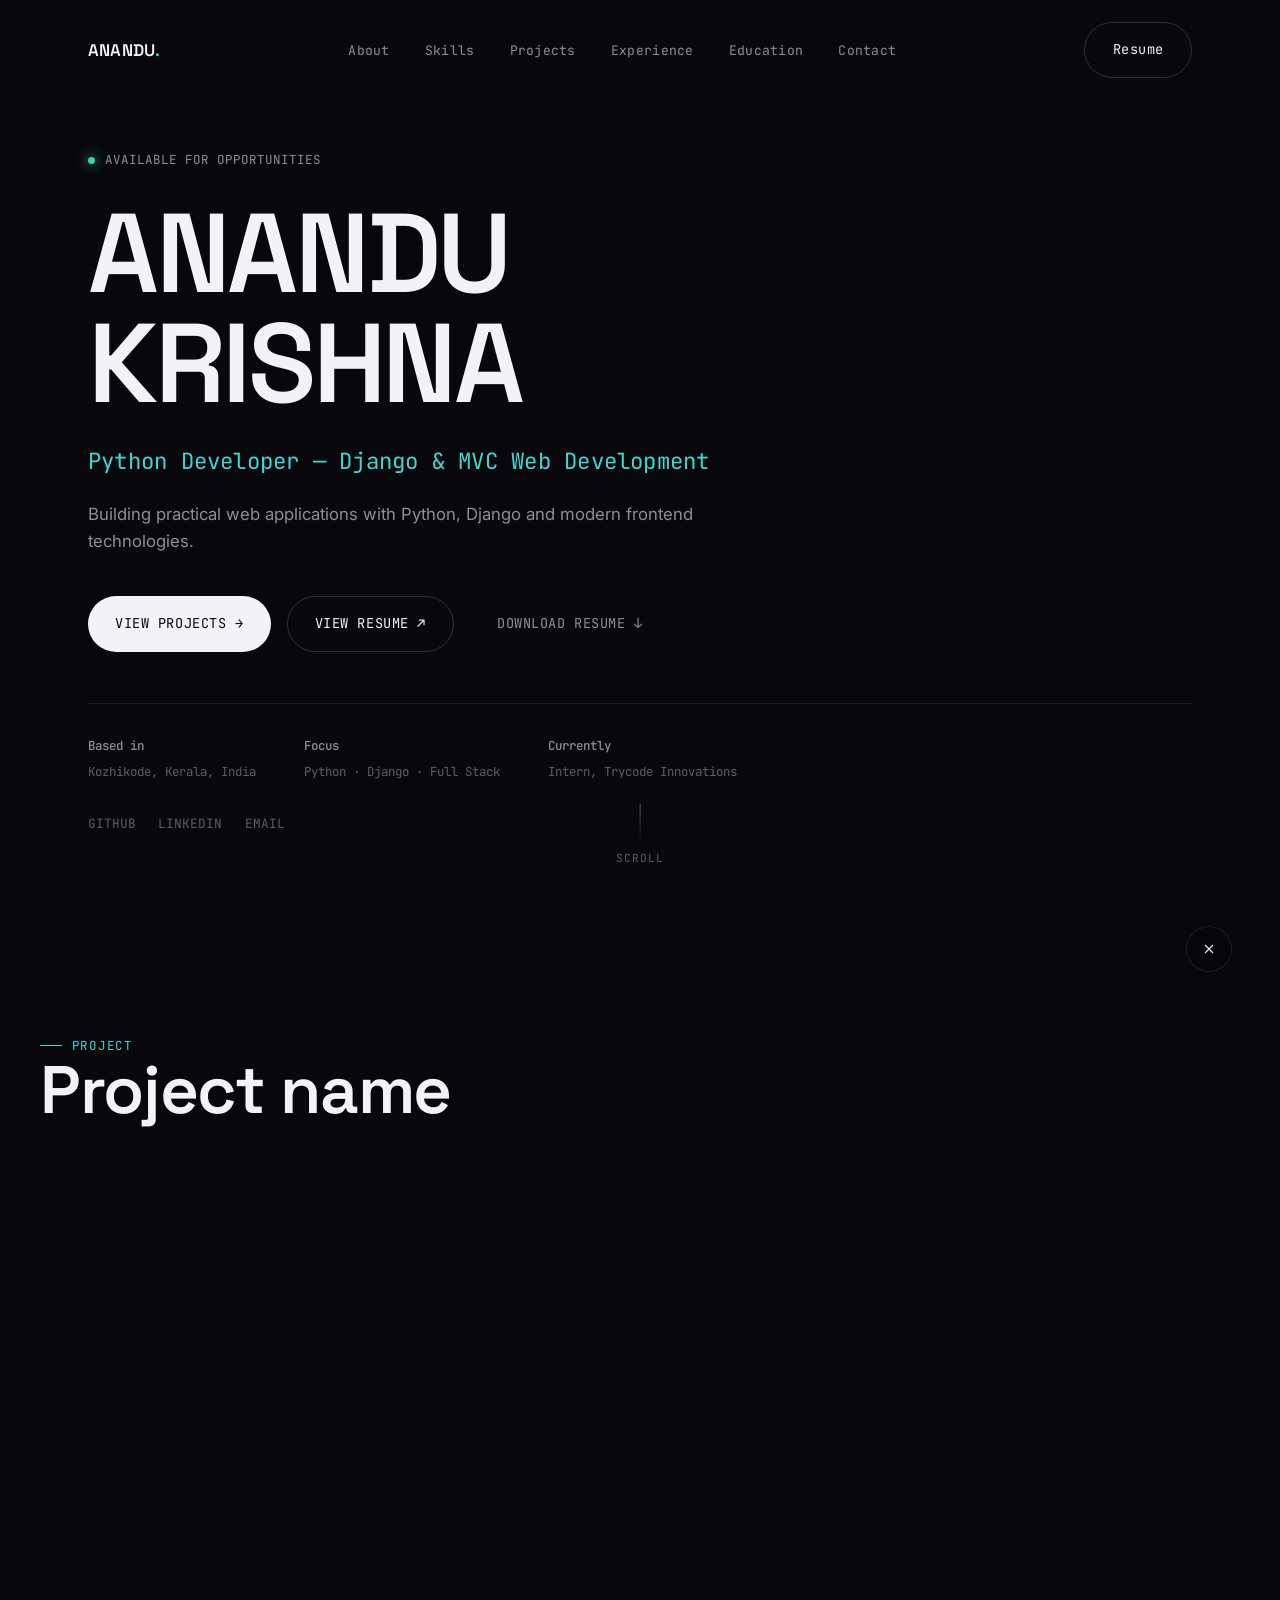
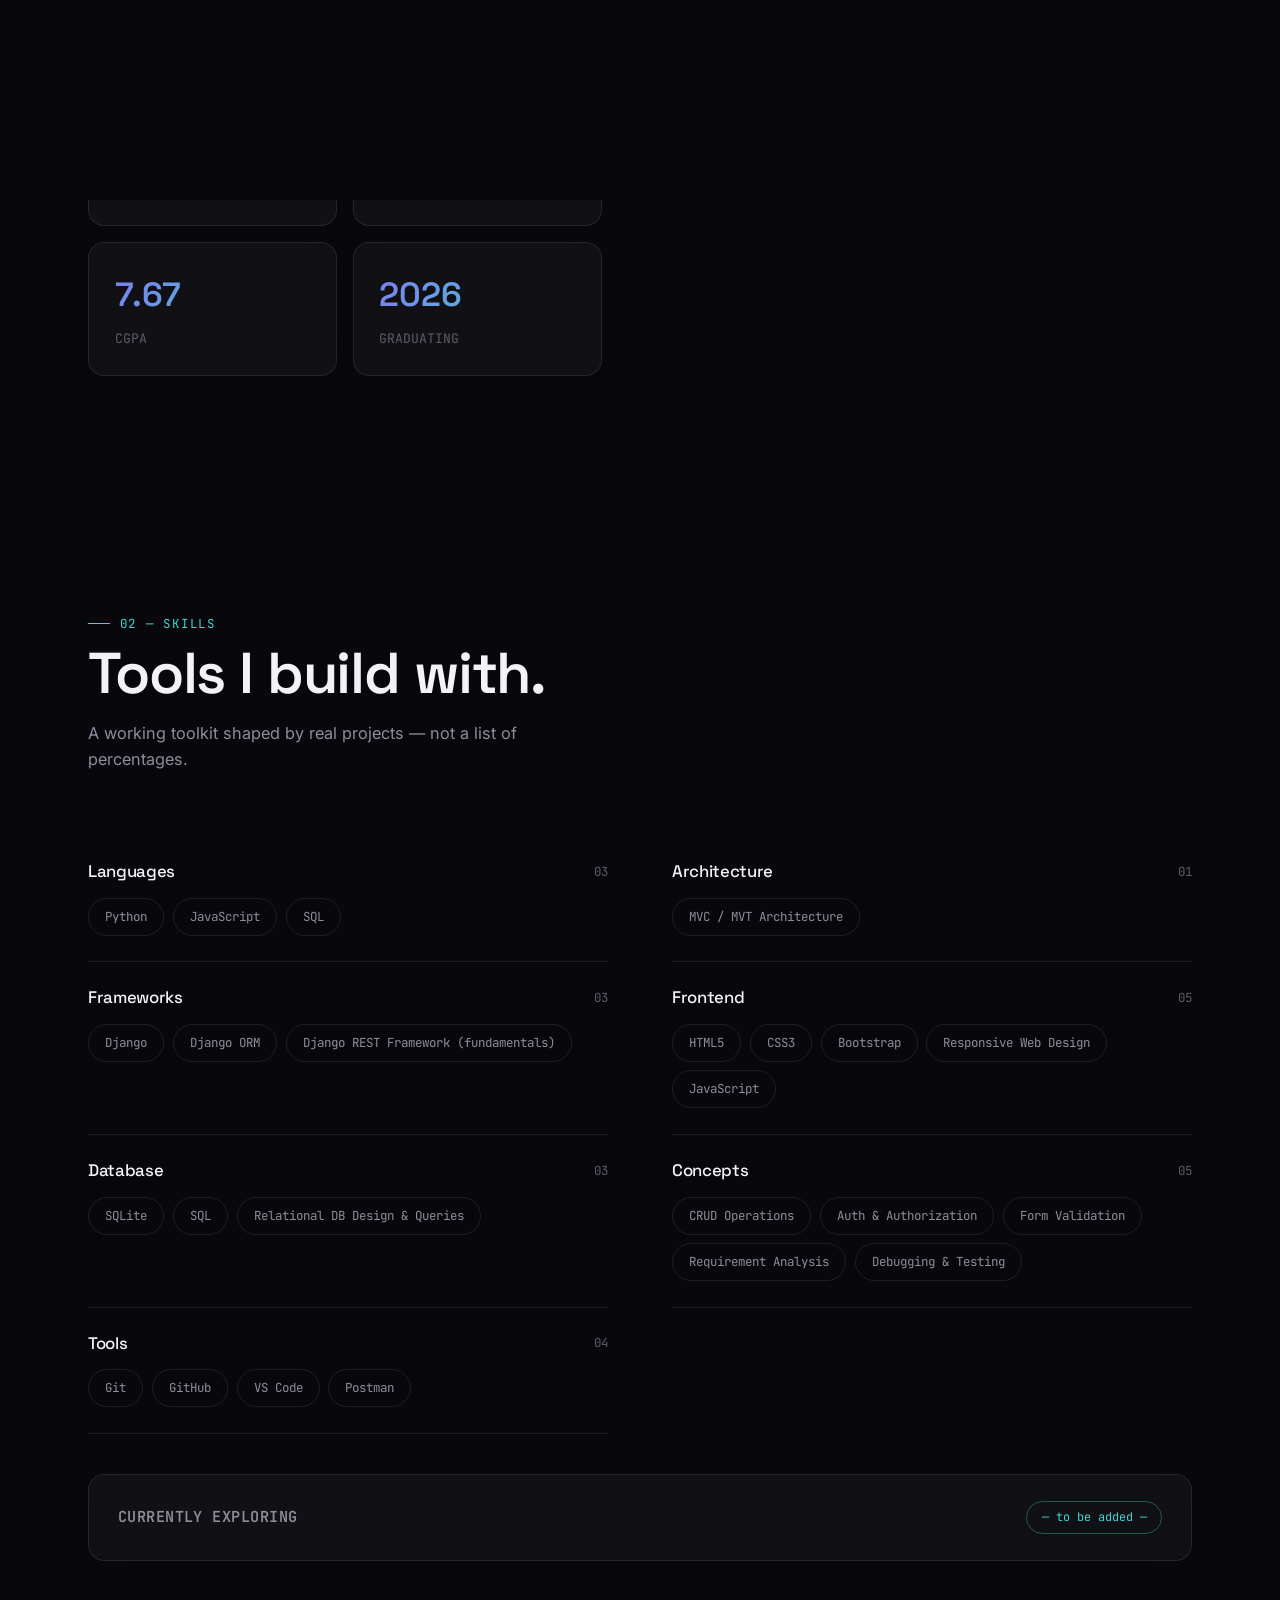
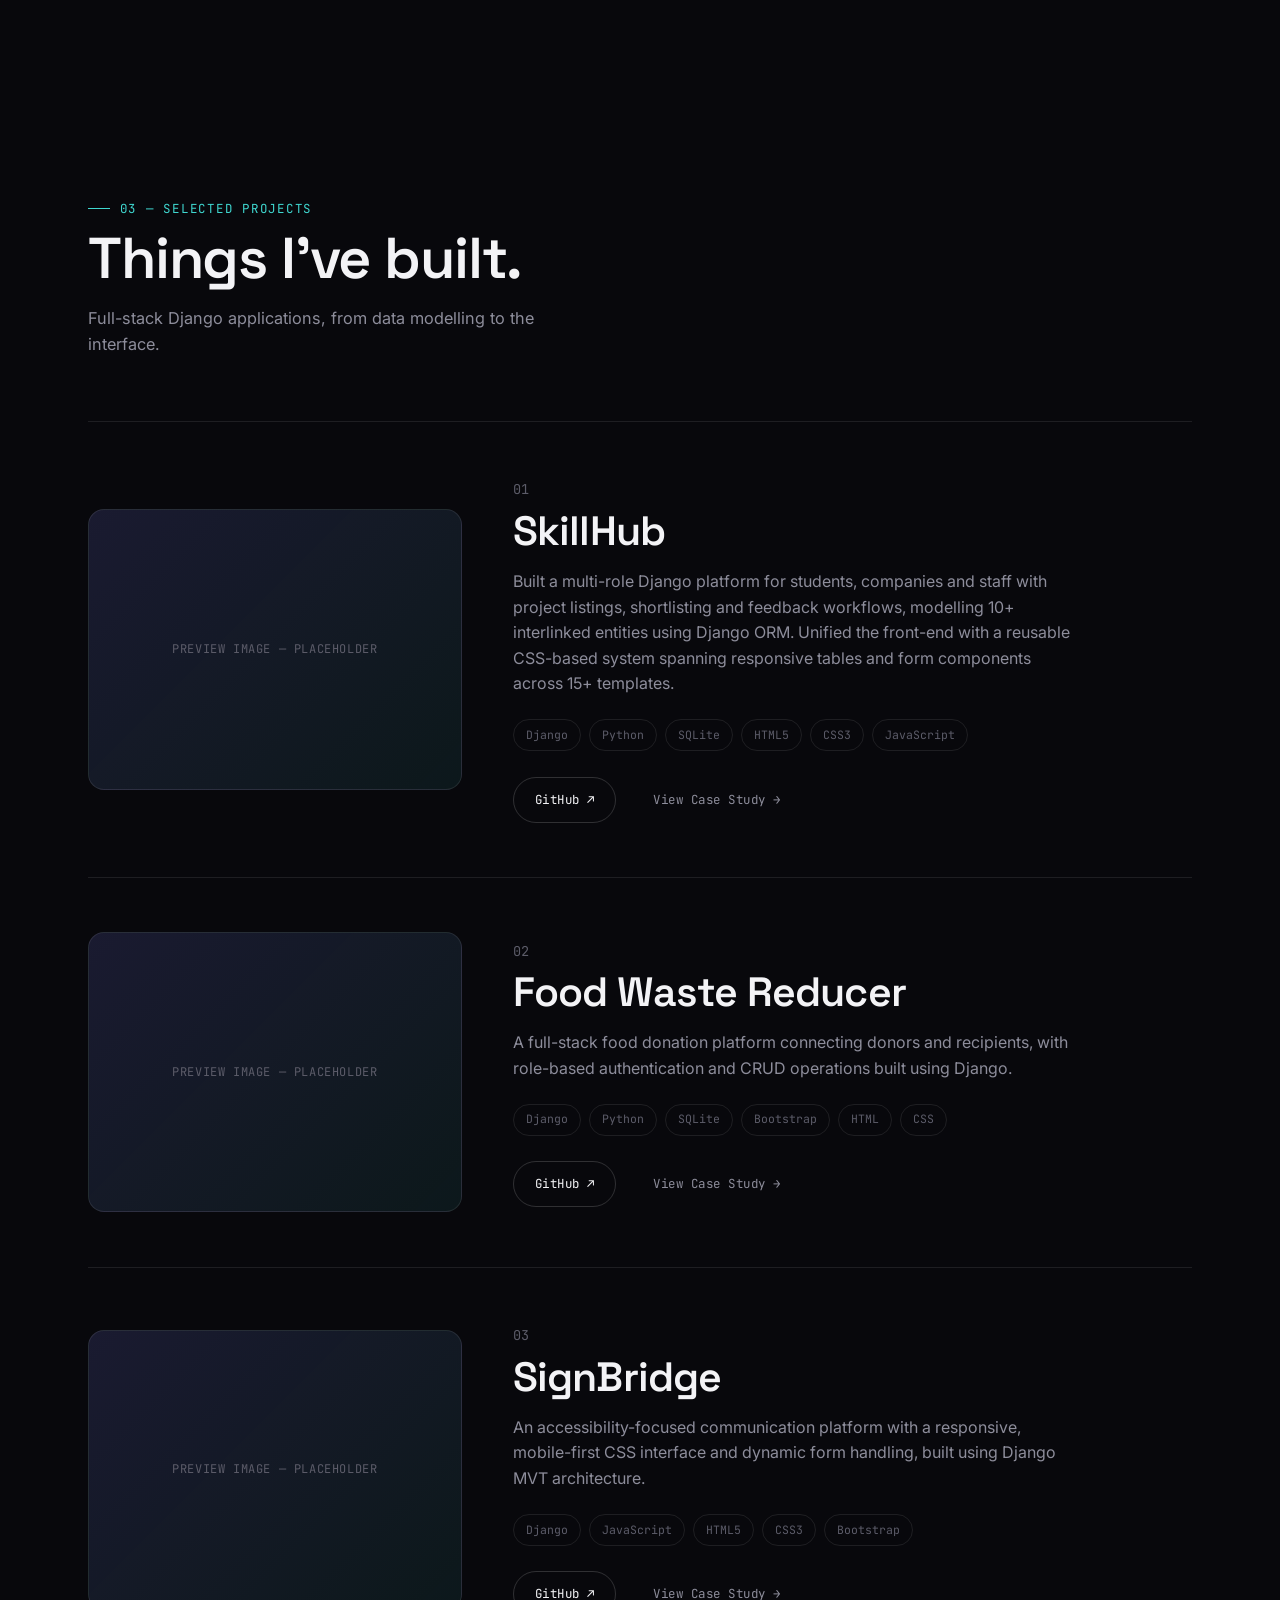
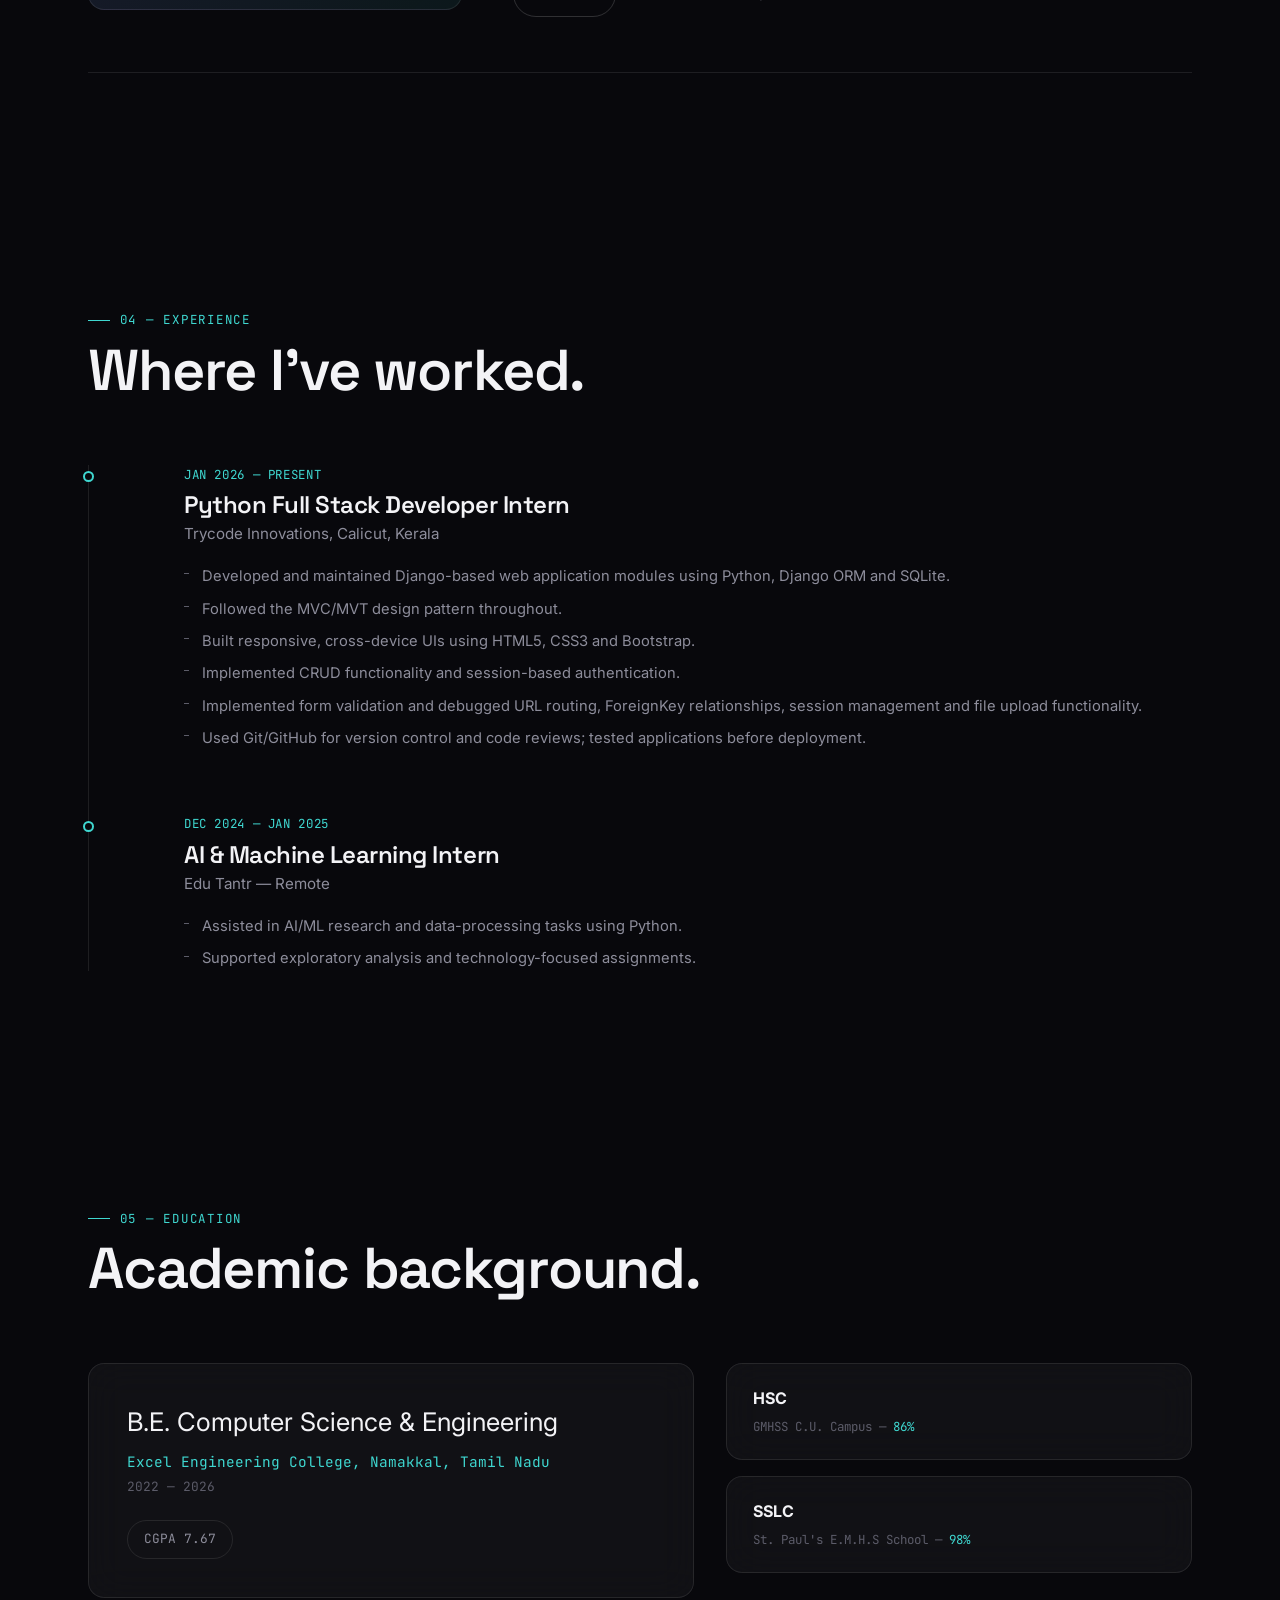
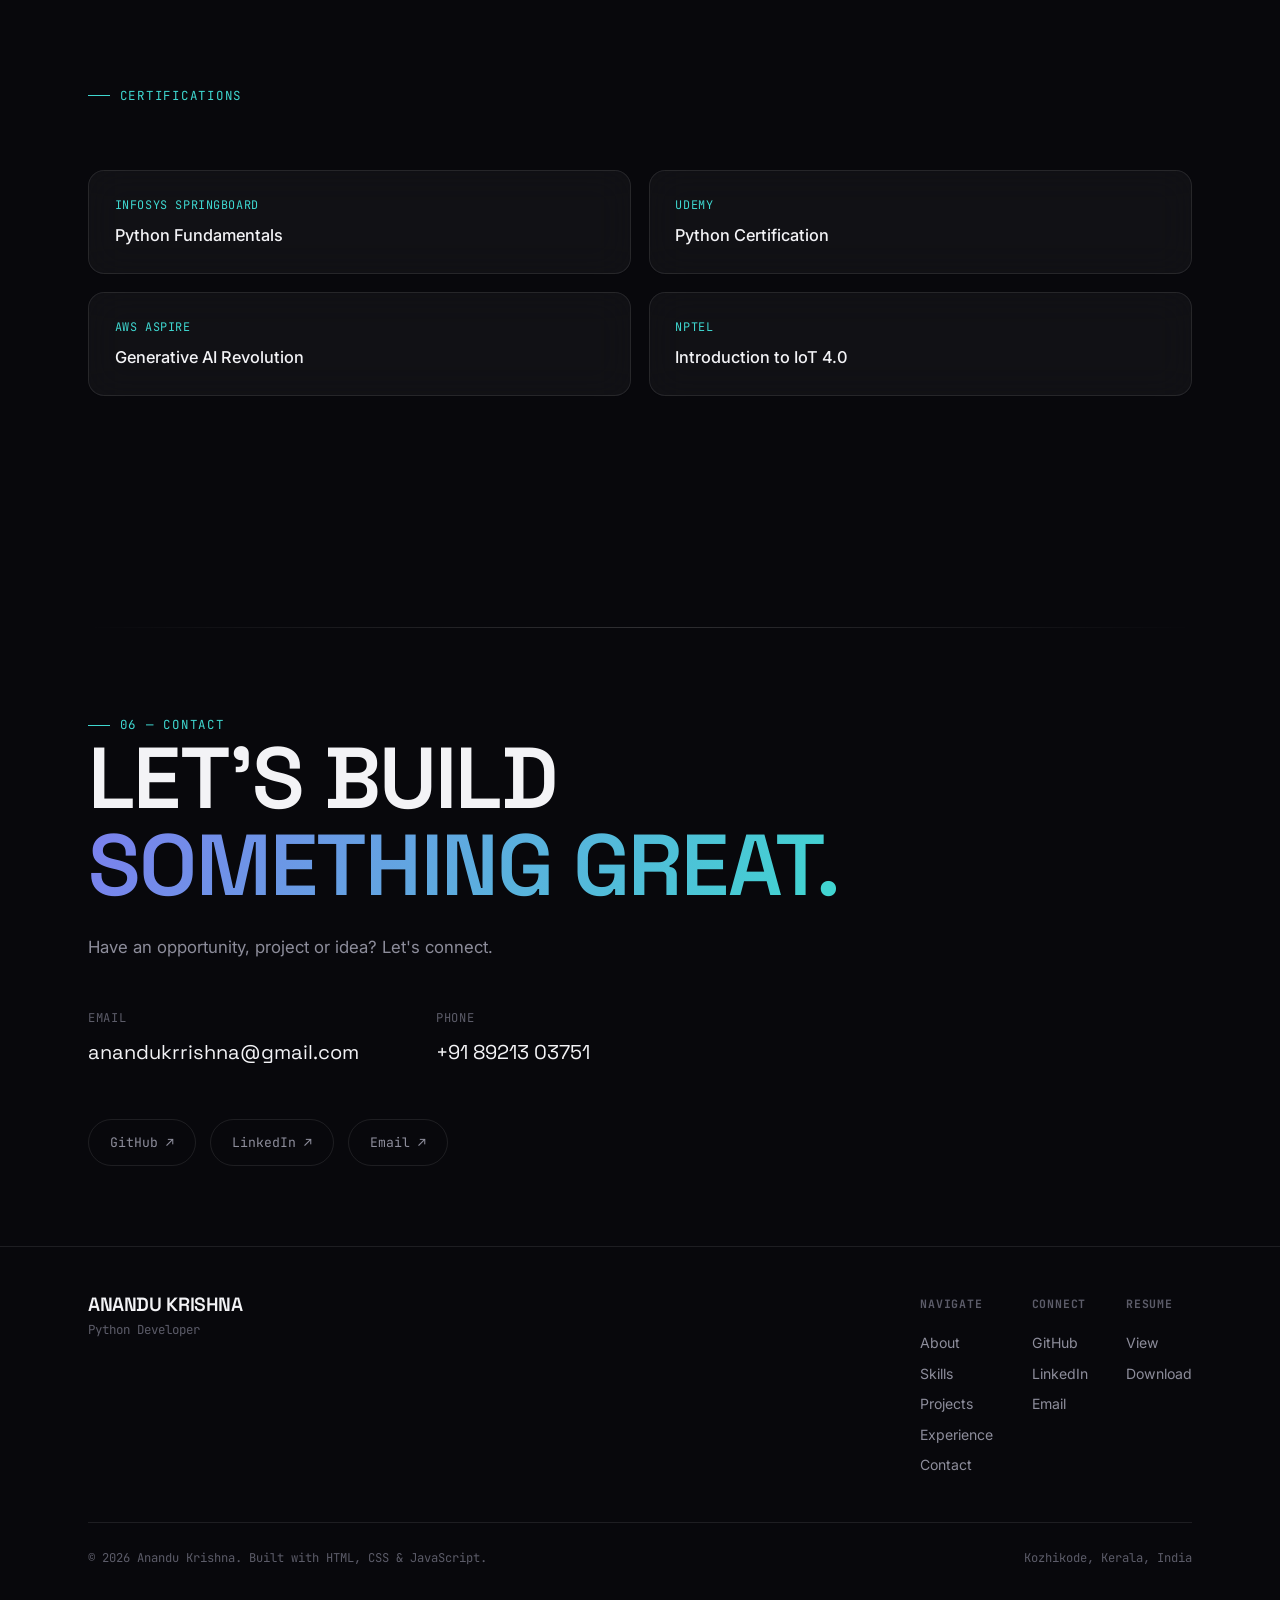
==== index.html @ 1138a9a0 "Update portfolio" ====
<!DOCTYPE html>
<html lang="en">
<head>
<meta charset="UTF-8">
<meta name="viewport" content="width=device-width, initial-scale=1, viewport-fit=cover">
<title>Anandu Krishna VP — Python Developer | Django & Full Stack Web Development</title>
<meta name="description" content="Portfolio of Anandu Krishna VP, a Python developer specializing in Django and full-stack web development. Explore projects including SkillHub, Food Waste Reducer and SignBridge.">
<meta name="author" content="Anandu Krishna VP">
<link rel="canonical" href="https://anandukrishnavp.example.com/">

<!-- Open Graph -->
<meta property="og:type" content="website">
<meta property="og:title" content="Anandu Krishna VP — Python Developer">
<meta property="og:description" content="Python / Django developer building practical, full-stack web applications.">
<meta property="og:url" content="https://anandukrishnavp.example.com/">
<meta property="og:image" content="/assets/images/og-cover.jpg">

<!-- Twitter -->
<meta name="twitter:card" content="summary_large_image">
<meta name="twitter:title" content="Anandu Krishna VP — Python Developer">
<meta name="twitter:description" content="Python / Django developer building practical, full-stack web applications.">
<meta name="twitter:image" content="/assets/images/og-cover.jpg">

<link rel="icon" href="/assets/icons/favicon.svg" type="image/svg+xml">
<link rel="manifest" href="/site.webmanifest">
<meta name="theme-color" content="#08080c">

<link rel="stylesheet" href="css/style.css">
<link rel="stylesheet" href="css/responsive.css">
<link rel="stylesheet" href="css/animations.css">

<!-- Structured data -->
<script type="application/ld+json">
{
  "@context": "https://schema.org",
  "@type": "Person",
  "name": "Anandu Krishna VP",
  "jobTitle": "Python Developer",
  "email": "mailto:anandukrrishna@gmail.com",
  "url": "https://anandukrishnavp.example.com/",
  "sameAs": [
    "https://linkedin.com/in/anandukrishnavp88",
    "https://github.com/anandukrishna-git"
  ],
  "address": {
    "@type": "PostalAddress",
    "addressLocality": "Kozhikode",
    "addressRegion": "Kerala",
    "addressCountry": "IN"
  }
}
</script>
</head>
<body>

<a href="#main" class="skip-link">Skip to content</a>

<!-- ============ LOADER ============ -->
<div id="loader" aria-hidden="true">
  <div class="loader-name">ANANDU&nbsp;KRISHNA</div>
  <div class="loader-bar"><div class="loader-bar-fill" id="loader-fill"></div></div>
</div>

<!-- ============ SCROLL PROGRESS ============ -->
<div id="scroll-progress"></div>

<!-- ============ NAVIGATION ============ -->
<header id="navbar">
  <div class="wrap nav-inner">
    <a href="#hero" class="nav-logo">ANANDU<span style="color:var(--accent-2)">.</span></a>
    <nav class="nav-links" aria-label="Primary">
      <a href="#about" data-nav>About</a>
      <a href="#skills" data-nav>Skills</a>
      <a href="#projects" data-nav>Projects</a>
      <a href="#experience" data-nav>Experience</a>
      <a href="#education" data-nav>Education</a>
      <a href="#contact" data-nav>Contact</a>
    </nav>
    <div class="nav-right">
      <a href="assets/resume/Anandu_Krishna_VP_Python_Developer_Resume.pdf" target="_blank" rel="noopener" class="btn btn-outline" data-nav-resume>Resume</a>
      <button class="nav-toggle" id="nav-toggle" aria-label="Open menu" aria-expanded="false">
        <span></span><span></span><span></span>
      </button>
    </div>
  </div>
</header>

<!-- ============ MOBILE MENU ============ -->
<div class="mobile-menu" id="mobile-menu">
  <nav aria-label="Mobile">
    <a href="#about" data-nav-mobile>About</a>
    <a href="#skills" data-nav-mobile>Skills</a>
    <a href="#projects" data-nav-mobile>Projects</a>
    <a href="#experience" data-nav-mobile>Experience</a>
    <a href="#education" data-nav-mobile>Education</a>
    <a href="#contact" data-nav-mobile>Contact</a>
  </nav>
  <div class="mobile-menu-foot">
    <a href="https://github.com/anandukrishna-git" target="_blank" rel="noopener" class="btn btn-outline">GitHub</a>
    <a href="https://linkedin.com/in/anandukrishnavp88" target="_blank" rel="noopener" class="btn btn-outline">LinkedIn</a>
  </div>
</div>

<main id="main">

  <!-- ============ HERO ============ -->
  <section id="hero">
    <div class="wrap">
      <div class="hero-status"><span class="status-dot"></span> AVAILABLE FOR OPPORTUNITIES</div>
      <h1 class="hero-name">
        <span class="line">ANANDU</span>
        <span class="line">KRISHNA</span>
      </h1>
      <div class="hero-role mono">Python Developer — Django &amp; MVC Web Development</div>
      <p class="hero-desc">Building practical web applications with Python, Django and modern frontend technologies.</p>
      <div class="hero-cta">
        <a href="#projects" class="btn btn-primary" data-cursor="view">VIEW PROJECTS →</a>
        <a href="assets/resume/Anandu_Krishna_VP_Python_Developer_Resume.pdf" target="_blank" rel="noopener" class="btn btn-outline">VIEW RESUME ↗</a>
        <a href="assets/resume/Anandu_Krishna_VP_Python_Developer_Resume.pdf" download class="btn btn-ghost">DOWNLOAD RESUME ↓</a>
      </div>
      <div class="hero-meta">
        <div><b>Based in</b>Kozhikode, Kerala, India</div>
        <div><b>Focus</b>Python · Django · Full Stack</div>
        <div><b>Currently</b>Intern, Trycode Innovations</div>
      </div>
      <div class="hero-socials">
        <a href="https://github.com/anandukrishna-git" target="_blank" rel="noopener">GITHUB</a>
        <a href="https://linkedin.com/in/anandukrishnavp88" target="_blank" rel="noopener">LINKEDIN</a>
        <a href="mailto:anandukrrishna@gmail.com">EMAIL</a>
      </div>
    </div>
    <div class="hero-scroll-cue"><span class="scroll-line"></span>SCROLL</div>
  </section>

  <!-- ============ ABOUT ============ -->
  <section id="about">
    <div class="wrap">
      <div class="section-head reveal">
        <span class="eyebrow">01 — About</span>
        <h2 class="section-title">The developer<br>behind the code.</h2>
      </div>
      <div class="about-grid">
        <div class="reveal">
          <p class="about-lead">A Computer Science graduate from Kerala, focused on <em>Python &amp; Django</em> — turning real-world problems into working, full-stack applications.</p>
          <p class="about-copy">I'm currently completing my B.E. in Computer Science &amp; Engineering while working as a Python Full Stack Developer Intern. My interest lies in backend architecture and the MVC/MVT pattern — but I care just as much about the interface people actually touch, which is why I also build responsive, considered frontends for everything I ship.</p>
          <p class="about-copy">Outside of assigned work, I build complete Django projects end-to-end — data modelling, authentication, CRUD workflows and UI — to keep learning by doing.</p>
          <div class="about-stats">
            <div class="glass stat-card reveal"><div class="stat-num">3</div><div class="stat-label">PROJECTS SHIPPED</div></div>
            <div class="glass stat-card reveal"><div class="stat-num">2</div><div class="stat-label">INTERNSHIPS</div></div>
            <div class="glass stat-card reveal"><div class="stat-num">7.67</div><div class="stat-label">CGPA</div></div>
            <div class="glass stat-card reveal"><div class="stat-num">2026</div><div class="stat-label">GRADUATING</div></div>
          </div>
        </div>
        <div class="glass about-panel reveal">
          <div class="about-panel-row"><span>Role</span><span>Python Full Stack Developer Intern</span></div>
          <div class="about-panel-row"><span>Company</span><span>Trycode Innovations</span></div>
          <div class="about-panel-row"><span>Location</span><span>Kozhikode, Kerala, India</span></div>
          <div class="about-panel-row"><span>Stack</span><span>Python · Django · SQLite · JS</span></div>
          <div class="about-panel-row"><span>Education</span><span>B.E. CSE, Excel Engineering College</span></div>
          <div class="about-panel-row"><span>Status</span><span>Open to opportunities</span></div>
        </div>
      </div>
    </div>
  </section>

  <!-- ============ SKILLS ============ -->
  <section id="skills">
    <div class="wrap">
      <div class="section-head reveal">
        <span class="eyebrow">02 — Skills</span>
        <h2 class="section-title">Tools I build with.</h2>
        <p class="section-sub">A working toolkit shaped by real projects — not a list of percentages.</p>
      </div>
      <div class="skills-groups">
        <div class="skill-group reveal">
          <div class="skill-group-head"><h4>Languages</h4><span class="count">03</span></div>
          <div class="skill-tags"><span class="skill-tag">Python</span><span class="skill-tag">JavaScript</span><span class="skill-tag">SQL</span></div>
        </div>
        <div class="skill-group reveal">
          <div class="skill-group-head"><h4>Architecture</h4><span class="count">01</span></div>
          <div class="skill-tags"><span class="skill-tag">MVC / MVT Architecture</span></div>
        </div>
        <div class="skill-group reveal">
          <div class="skill-group-head"><h4>Frameworks</h4><span class="count">03</span></div>
          <div class="skill-tags"><span class="skill-tag">Django</span><span class="skill-tag">Django ORM</span><span class="skill-tag">Django REST Framework (fundamentals)</span></div>
        </div>
        <div class="skill-group reveal">
          <div class="skill-group-head"><h4>Frontend</h4><span class="count">05</span></div>
          <div class="skill-tags"><span class="skill-tag">HTML5</span><span class="skill-tag">CSS3</span><span class="skill-tag">Bootstrap</span><span class="skill-tag">Responsive Web Design</span><span class="skill-tag">JavaScript</span></div>
        </div>
        <div class="skill-group reveal">
          <div class="skill-group-head"><h4>Database</h4><span class="count">03</span></div>
          <div class="skill-tags"><span class="skill-tag">SQLite</span><span class="skill-tag">SQL</span><span class="skill-tag">Relational DB Design &amp; Queries</span></div>
        </div>
        <div class="skill-group reveal">
          <div class="skill-group-head"><h4>Concepts</h4><span class="count">05</span></div>
          <div class="skill-tags"><span class="skill-tag">CRUD Operations</span><span class="skill-tag">Auth &amp; Authorization</span><span class="skill-tag">Form Validation</span><span class="skill-tag">Requirement Analysis</span><span class="skill-tag">Debugging &amp; Testing</span></div>
        </div>
        <div class="skill-group reveal">
          <div class="skill-group-head"><h4>Tools</h4><span class="count">04</span></div>
          <div class="skill-tags"><span class="skill-tag">Git</span><span class="skill-tag">GitHub</span><span class="skill-tag">VS Code</span><span class="skill-tag">Postman</span></div>
        </div>
      </div>
      <div class="glass learning-card reveal">
        <h4>CURRENTLY EXPLORING</h4>
        <div class="learning-tags" id="learning-tags">
          <span>— to be added —</span>
        </div>
      </div>
    </div>
  </section>

  <!-- ============ PROJECTS ============ -->
  <section id="projects">
    <div class="wrap">
      <div class="section-head reveal">
        <span class="eyebrow">03 — Selected Projects</span>
        <h2 class="section-title">Things I've built.</h2>
        <p class="section-sub">Full-stack Django applications, from data modelling to the interface.</p>
      </div>
      <div class="project-list" id="project-list"><!-- injected by js/projects.js --></div>
    </div>
  </section>

  <!-- ============ EXPERIENCE ============ -->
  <section id="experience">
    <div class="wrap">
      <div class="section-head reveal">
        <span class="eyebrow">04 — Experience</span>
        <h2 class="section-title">Where I've worked.</h2>
      </div>
      <div class="timeline reveal">
        <div class="timeline-line"><div class="timeline-progress" id="timeline-progress"></div></div>

        <div class="timeline-item">
          <span class="timeline-dot"></span>
          <div class="timeline-period">JAN 2026 — PRESENT</div>
          <h3 class="timeline-role">Python Full Stack Developer Intern</h3>
          <div class="timeline-org">Trycode Innovations, Calicut, Kerala</div>
          <ul class="timeline-list">
            <li>Developed and maintained Django-based web application modules using Python, Django ORM and SQLite.</li>
            <li>Followed the MVC/MVT design pattern throughout.</li>
            <li>Built responsive, cross-device UIs using HTML5, CSS3 and Bootstrap.</li>
            <li>Implemented CRUD functionality and session-based authentication.</li>
            <li>Implemented form validation and debugged URL routing, ForeignKey relationships, session management and file upload functionality.</li>
            <li>Used Git/GitHub for version control and code reviews; tested applications before deployment.</li>
          </ul>
        </div>

        <div class="timeline-item">
          <span class="timeline-dot"></span>
          <div class="timeline-period">DEC 2024 — JAN 2025</div>
          <h3 class="timeline-role">AI &amp; Machine Learning Intern</h3>
          <div class="timeline-org">Edu Tantr — Remote</div>
          <ul class="timeline-list">
            <li>Assisted in AI/ML research and data-processing tasks using Python.</li>
            <li>Supported exploratory analysis and technology-focused assignments.</li>
          </ul>
        </div>
      </div>
    </div>
  </section>

  <!-- ============ EDUCATION ============ -->
  <section id="education">
    <div class="wrap">
      <div class="section-head reveal">
        <span class="eyebrow">05 — Education</span>
        <h2 class="section-title">Academic background.</h2>
      </div>
      <div class="edu-grid">
        <div class="glass edu-main reveal">
          <div class="edu-degree">B.E. Computer Science &amp; Engineering</div>
          <div class="edu-school">Excel Engineering College, Namakkal, Tamil Nadu</div>
          <div class="edu-period">2022 — 2026</div>
          <span class="edu-cgpa">CGPA 7.67</span>
        </div>
        <div class="edu-secondary reveal">
          <div class="glass">
            <h5>HSC</h5>
            <p>GMHSS C.U. Campus — <span class="score">86%</span></p>
          </div>
          <div class="glass">
            <h5>SSLC</h5>
            <p>St. Paul's E.M.H.S School — <span class="score">98%</span></p>
          </div>
        </div>
      </div>

      <div class="section-head reveal" style="margin-top:5rem;">
        <span class="eyebrow">Certifications</span>
      </div>
      <div class="cert-grid" id="cert-grid"><!-- injected --></div>
    </div>
  </section>

  <!-- ============ CONTACT ============ -->
  <section id="contact">
    <div class="wrap">
      <div class="divider reveal" style="margin-bottom:5rem;"></div>
      <span class="eyebrow reveal">06 — Contact</span>
      <h2 class="contact-headline reveal">LET'S BUILD<br><span class="gradient-text">SOMETHING GREAT.</span></h2>
      <p class="contact-sub reveal">Have an opportunity, project or idea? Let's connect.</p>

      <div class="contact-details reveal">
        <div class="contact-item">
          <span>Email</span>
          <a href="mailto:anandukrrishna@gmail.com">anandukrrishna@gmail.com</a>
        </div>
        <div class="contact-item">
          <span>Phone</span>
          <a href="tel:+918921303751">+91 89213 03751</a>
        </div>
      </div>

      <div class="contact-socials reveal">
        <a class="social-pill" href="https://github.com/anandukrishna-git" target="_blank" rel="noopener">GitHub ↗</a>
        <a class="social-pill" href="https://linkedin.com/in/anandukrishnavp88" target="_blank" rel="noopener">LinkedIn ↗</a>
        <a class="social-pill" href="mailto:anandukrrishna@gmail.com">Email ↗</a>
      </div>
    </div>
  </section>

</main>

<!-- ============ FOOTER ============ -->
<footer>
  <div class="wrap">
    <div class="footer-grid">
      <div class="footer-brand">
        <h4>ANANDU KRISHNA</h4>
        <p>Python Developer</p>
      </div>
      <div class="footer-links">
        <div class="footer-col">
          <h6>Navigate</h6>
          <a href="#about">About</a>
          <a href="#skills">Skills</a>
          <a href="#projects">Projects</a>
          <a href="#experience">Experience</a>
          <a href="#contact">Contact</a>
        </div>
        <div class="footer-col">
          <h6>Connect</h6>
          <a href="https://github.com/anandukrishna-git" target="_blank" rel="noopener">GitHub</a>
          <a href="https://linkedin.com/in/anandukrishnavp88" target="_blank" rel="noopener">LinkedIn</a>
          <a href="mailto:anandukrrishna@gmail.com">Email</a>
        </div>
        <div class="footer-col">
          <h6>Resume</h6>
          <a href="assets/resume/Anandu_Krishna_VP_Python_Developer_Resume.pdf" target="_blank" rel="noopener">View</a>
          <a href="assets/resume/Anandu_Krishna_VP_Python_Developer_Resume.pdf" download>Download</a>
        </div>
      </div>
    </div>
    <div class="footer-bottom">
      <span>© <span id="year">2026</span> Anandu Krishna. Built with HTML, CSS &amp; JavaScript.</span>
      <span>Kozhikode, Kerala, India</span>
    </div>
  </div>
</footer>

<!-- ============ CASE STUDY OVERLAY ============ -->
<div class="case-study" id="case-study" aria-hidden="true">
  <button class="case-close" id="case-close" aria-label="Close case study">
    <svg viewBox="0 0 24 24" fill="none" stroke="currentColor" stroke-width="1.6"><path d="M6 6l12 12M18 6L6 18"/></svg>
  </button>
  <div class="wrap case-hero">
    <span class="eyebrow" id="case-eyebrow">PROJECT</span>
    <h3 id="case-title">Project name</h3>
  </div>
  <div class="wrap" id="case-body"><!-- injected by js/projects.js --></div>
</div>

<!-- ============ SCRIPTS ============ -->
<script src="js/projects.js"></script>
<script src="js/navigation.js"></script>
<script src="js/animations.js"></script>
<script src="js/main.js"></script>
</body>
</html>
---- css/style.css ----
/* ==========================================================================
   ANANDU KRISHNA — PORTFOLIO
   Design System + Base Styles (dark-only, simplified)
   ========================================================================== */

@import url('https://fonts.googleapis.com/css2?family=Space+Grotesk:wght@300..700&family=Inter:wght@300..700&family=JetBrains+Mono:wght@400;500&display=swap');

/* ---------------------------------------------------------------------- */
/* Design tokens                                                          */
/* ---------------------------------------------------------------------- */
:root{
  --background:#08080c;
  --background-alt:#0c0c12;
  --surface:rgba(255,255,255,0.04);
  --surface-solid:#101018;
  --surface-strong:rgba(255,255,255,0.07);
  --border:rgba(255,255,255,0.09);
  --border-strong:rgba(255,255,255,0.16);
  --text-primary:#f3f3f6;
  --text-secondary:#8d8d9b;
  --text-tertiary:#5c5c69;
  --accent:#7c7fee;          /* indigo-violet */
  --accent-2:#3fd7d0;        /* cyan */
  --accent-rgb:124,127,238;
  --accent-2-rgb:63,215,208;
  --glow:0 0 60px rgba(124,127,238,0.18);
  --shadow-soft:0 20px 60px rgba(0,0,0,0.45);
  --overlay:rgba(6,6,10,0.72);
  --radius-s:8px;
  --radius-m:16px;
  --radius-l:28px;
  --font-display:'Space Grotesk', 'Inter', sans-serif;
  --font-body:'Inter', sans-serif;
  --font-mono:'JetBrains Mono', monospace;
  --ease-out:cubic-bezier(.16,.84,.44,1);
  --ease-in-out:cubic-bezier(.65,0,.35,1);
}

/* ---------------------------------------------------------------------- */
/* Reset                                                                   */
/* ---------------------------------------------------------------------- */
*,*::before,*::after{box-sizing:border-box;margin:0;padding:0;}
html{scroll-behavior:auto;-webkit-text-size-adjust:100%;}
body{
  background:var(--background);
  color:var(--text-primary);
  font-family:var(--font-body);
  font-size:16px;
  line-height:1.6;
  overflow-x:hidden;
  -webkit-font-smoothing:antialiased;
}
img,svg{display:block;max-width:100%;}
a{color:inherit;text-decoration:none;}
button{font:inherit;color:inherit;background:none;border:none;cursor:pointer;}
ul{list-style:none;}
::selection{background:var(--accent);color:#fff;}

/* Skip link */
.skip-link{
  position:absolute;top:-100px;left:1rem;z-index:1000;
  background:var(--accent);color:#fff;padding:.75rem 1.25rem;border-radius:var(--radius-s);
  transition:top .2s var(--ease-out);
}
.skip-link:focus{top:1rem;}

:focus-visible{outline:2px solid var(--accent-2);outline-offset:3px;border-radius:4px;}

/* ---------------------------------------------------------------------- */
/* Typography                                                              */
/* ---------------------------------------------------------------------- */
.eyebrow{
  font-family:var(--font-mono);
  font-size:.78rem;
  letter-spacing:.14em;
  text-transform:uppercase;
  color:var(--accent-2);
  display:inline-flex;align-items:center;gap:.6rem;
}
.eyebrow::before{
  content:'';width:22px;height:1px;background:var(--accent-2);display:inline-block;
}
h1,h2,h3,h4{
  font-family:var(--font-display);
  font-weight:600;
  line-height:1.05;
  letter-spacing:-.02em;
}
.section-title{
  font-size:clamp(2.2rem,5vw,3.6rem);
  margin-top:.6rem;
  color:var(--text-primary);
}
.section-sub{
  color:var(--text-secondary);
  max-width:46ch;
  font-size:1.02rem;
  margin-top:1rem;
}
.mono{font-family:var(--font-mono);}
.gradient-text{
  background:linear-gradient(120deg,var(--accent),var(--accent-2));
  -webkit-background-clip:text;background-clip:text;color:transparent;
}

/* ---------------------------------------------------------------------- */
/* Layout helpers                                                          */
/* ---------------------------------------------------------------------- */
.wrap{
  width:100%;
  max-width:1200px;
  margin:0 auto;
  padding:0 clamp(1.25rem,4vw,3rem);
}
section{
  position:relative;
  padding:clamp(4.5rem,9vw,7.5rem) 0;
}
.section-head{
  margin-bottom:clamp(2.5rem,6vw,4rem);
}
.glass{
  background:var(--surface);
  border:1px solid var(--border);
  backdrop-filter:blur(18px);
  -webkit-backdrop-filter:blur(18px);
  border-radius:var(--radius-m);
}
.divider{
  height:1px;width:100%;
  background:linear-gradient(90deg,transparent,var(--border-strong),transparent);
}

/* ---------------------------------------------------------------------- */
/* Buttons                                                                  */
/* ---------------------------------------------------------------------- */
.btn{
  position:relative;
  display:inline-flex;align-items:center;gap:.6rem;
  font-family:var(--font-mono);
  font-size:.85rem;
  letter-spacing:.04em;
  padding:1rem 1.7rem;
  border-radius:999px;
  transition:transform .25s var(--ease-out),border-color .25s,background .25s,color .25s;
  white-space:nowrap;
}
.btn-primary{
  background:var(--text-primary);
  color:var(--background);
}
.btn-primary:hover{transform:translateY(-2px);box-shadow:var(--glow);}
.btn-outline{
  border:1px solid var(--border-strong);
  color:var(--text-primary);
}
.btn-outline:hover{border-color:var(--accent-2);color:var(--accent-2);transform:translateY(-2px);}
.btn-ghost{
  color:var(--text-secondary);
  font-size:.85rem;
}
.btn-ghost:hover{color:var(--text-primary);}

/* ---------------------------------------------------------------------- */
/* Loader                                                                   */
/* ---------------------------------------------------------------------- */
#loader{
  position:fixed;inset:0;z-index:9999;
  background:var(--background);
  display:flex;flex-direction:column;align-items:center;justify-content:center;gap:1.4rem;
  transition:opacity .5s var(--ease-in-out),visibility .5s;
}
#loader.hidden{opacity:0;visibility:hidden;pointer-events:none;}
.loader-name{
  font-family:var(--font-display);
  font-size:clamp(1.4rem,4vw,2rem);
  letter-spacing:.02em;
}
.loader-bar{
  width:min(220px,60vw);height:2px;background:var(--border);border-radius:2px;overflow:hidden;
}
.loader-bar-fill{
  height:100%;width:0%;
  background:linear-gradient(90deg,var(--accent),var(--accent-2));
  transition:width .2s ease-out;
}

/* ---------------------------------------------------------------------- */
/* Scroll progress                                                          */
/* ---------------------------------------------------------------------- */
#scroll-progress{
  position:fixed;top:0;left:0;height:2px;width:0%;
  background:linear-gradient(90deg,var(--accent),var(--accent-2));
  z-index:900;transition:width .1s linear;
}

/* ---------------------------------------------------------------------- */
/* Navigation                                                               */
/* ---------------------------------------------------------------------- */
#navbar{
  position:fixed;top:0;left:0;right:0;z-index:800;
  padding:1.4rem 0;
  transition:padding .3s var(--ease-out),background .3s,border-color .3s;
}
#navbar.scrolled{
  padding:.85rem 0;
  background:var(--overlay);
  backdrop-filter:blur(16px);
  -webkit-backdrop-filter:blur(16px);
  border-bottom:1px solid var(--border);
}
.nav-inner{display:flex;align-items:center;justify-content:space-between;gap:2rem;}
.nav-logo{
  font-family:var(--font-display);font-weight:600;font-size:1.05rem;letter-spacing:.01em;
}
.nav-links{display:flex;align-items:center;gap:2.2rem;}
.nav-links a{
  font-family:var(--font-mono);font-size:.82rem;color:var(--text-secondary);
  position:relative;padding:.2rem 0;letter-spacing:.02em;
}
.nav-links a::after{
  content:'';position:absolute;left:0;bottom:-4px;height:1px;width:0;background:var(--accent-2);
  transition:width .3s var(--ease-out);
}
.nav-links a:hover,.nav-links a.active{color:var(--text-primary);}
.nav-links a:hover::after,.nav-links a.active::after{width:100%;}
.nav-right{display:flex;align-items:center;gap:1.1rem;}

.nav-toggle{
  display:none;width:42px;height:42px;border-radius:50%;border:1px solid var(--border);
  align-items:center;justify-content:center;flex-direction:column;gap:5px;
}
.nav-toggle span{width:16px;height:1.5px;background:var(--text-primary);transition:transform .3s,opacity .3s;}
.nav-toggle.open span:nth-child(1){transform:translateY(6.5px) rotate(45deg);}
.nav-toggle.open span:nth-child(2){opacity:0;}
.nav-toggle.open span:nth-child(3){transform:translateY(-6.5px) rotate(-45deg);}

.mobile-menu{
  position:fixed;inset:0;z-index:790;
  background:var(--background);
  display:flex;flex-direction:column;justify-content:center;
  padding:2rem clamp(1.25rem,6vw,3rem);
  transform:translateY(-100%);
  transition:transform .45s var(--ease-in-out);
}
.mobile-menu.open{transform:translateY(0);}
.mobile-menu a{
  font-family:var(--font-display);font-size:2.1rem;padding:.55rem 0;
  color:var(--text-secondary);border-bottom:1px solid var(--border);
}
.mobile-menu a:hover,.mobile-menu a:active{color:var(--text-primary);}
.mobile-menu-foot{display:flex;gap:1.2rem;margin-top:2.5rem;}

/* ---------------------------------------------------------------------- */
/* Hero                                                                     */
/* ---------------------------------------------------------------------- */
#hero{
  min-height:100svh;
  display:flex;align-items:center;
  padding-top:8rem;padding-bottom:3rem;
  position:relative;
}
.hero-status{
  display:inline-flex;align-items:center;gap:.6rem;
  font-family:var(--font-mono);font-size:.78rem;letter-spacing:.08em;
  color:var(--text-secondary);margin-bottom:1.8rem;
}
.status-dot{width:7px;height:7px;border-radius:50%;background:#3fd7a0;box-shadow:0 0 12px #3fd7a0;
  animation:pulse-dot 2s ease-in-out infinite;}
@keyframes pulse-dot{0%,100%{opacity:1;}50%{opacity:.35;}}
.hero-name{
  font-size:clamp(3.2rem,9.5vw,7rem);
  font-weight:600;
  line-height:.98;
  letter-spacing:-.03em;
}
.hero-name .line{display:block;}
.hero-role{
  font-family:var(--font-mono);
  font-size:clamp(1.05rem,2vw,1.4rem);
  color:var(--accent-2);
  margin-top:1.6rem;
  letter-spacing:.01em;
}
.hero-desc{
  color:var(--text-secondary);
  max-width:56ch;
  margin-top:1.3rem;
  font-size:1.05rem;
}
.hero-cta{display:flex;flex-wrap:wrap;gap:1rem;margin-top:2.6rem;}
.hero-meta{
  display:flex;flex-wrap:wrap;gap:clamp(1.5rem,4vw,3rem);margin-top:3.2rem;
  padding-top:2rem;border-top:1px solid var(--border);
  font-family:var(--font-mono);font-size:.78rem;color:var(--text-tertiary);
}
.hero-meta b{display:block;color:var(--text-secondary);font-weight:500;margin-bottom:.35rem;}
.hero-socials{
  display:flex;gap:1.4rem;margin-top:2rem;
  font-family:var(--font-mono);font-size:.8rem;
}
.hero-socials a{color:var(--text-tertiary);position:relative;}
.hero-socials a:hover{color:var(--accent-2);}
.hero-scroll-cue{
  position:absolute;bottom:2rem;left:50%;transform:translateX(-50%);
  display:flex;flex-direction:column;align-items:center;gap:.6rem;
  color:var(--text-tertiary);font-family:var(--font-mono);font-size:.7rem;letter-spacing:.1em;
}
.scroll-line{width:1px;height:36px;background:linear-gradient(var(--text-tertiary),transparent);
  animation:scroll-cue 2s ease-in-out infinite;}
@keyframes scroll-cue{0%{transform:scaleY(0);transform-origin:top;}50%{transform:scaleY(1);transform-origin:top;}
  50.1%{transform-origin:bottom;}100%{transform:scaleY(0);transform-origin:bottom;}}

/* ---------------------------------------------------------------------- */
/* About                                                                     */
/* ---------------------------------------------------------------------- */
.about-grid{
  display:grid;grid-template-columns:1fr 1fr;gap:clamp(2.5rem,6vw,5rem);align-items:start;
}
.about-lead{
  font-family:var(--font-display);font-weight:500;
  font-size:clamp(1.3rem,2.4vw,1.8rem);
  line-height:1.4;color:var(--text-primary);
}
.about-lead em{font-style:normal;color:var(--accent-2);}
.about-copy{color:var(--text-secondary);margin-top:1.5rem;max-width:52ch;}
.about-stats{
  display:grid;grid-template-columns:repeat(2,1fr);gap:1rem;margin-top:2.5rem;
}
.stat-card{
  padding:1.6rem;
}
.stat-num{
  font-family:var(--font-display);font-size:2.1rem;font-weight:600;
  background:linear-gradient(120deg,var(--accent),var(--accent-2));
  -webkit-background-clip:text;background-clip:text;color:transparent;
}
.stat-label{color:var(--text-tertiary);font-size:.82rem;margin-top:.4rem;font-family:var(--font-mono);}
.about-panel{padding:2.4rem;}
.about-panel-row{display:flex;justify-content:space-between;gap:1rem;padding:.9rem 0;border-bottom:1px solid var(--border);font-size:.92rem;}
.about-panel-row:last-child{border-bottom:none;}
.about-panel-row span:first-child{color:var(--text-tertiary);font-family:var(--font-mono);font-size:.78rem;text-transform:uppercase;letter-spacing:.06em;}
.about-panel-row span:last-child{color:var(--text-primary);text-align:right;}

/* ---------------------------------------------------------------------- */
/* Skills                                                                     */
/* ---------------------------------------------------------------------- */
.skills-groups{
  display:grid;grid-template-columns:repeat(2,1fr);
  gap:0 clamp(2rem,5vw,4rem);
}
.skill-group{border-bottom:1px solid var(--border);padding:1.6rem 0;}
.skill-group-head{
  display:flex;align-items:center;justify-content:space-between;
}
.skill-group-head h4{font-size:1.05rem;font-weight:500;color:var(--text-primary);}
.skill-group-head .count{font-family:var(--font-mono);color:var(--text-tertiary);font-size:.78rem;}
.skill-tags{
  display:flex;flex-wrap:wrap;gap:.55rem;margin-top:1rem;
}
.skill-tag{
  padding:.5rem 1rem;border:1px solid var(--border);border-radius:999px;
  font-family:var(--font-mono);font-size:.78rem;color:var(--text-secondary);
  transition:border-color .25s,color .25s;
}
.skill-tag:hover{border-color:var(--accent-2);color:var(--text-primary);}

.learning-card{
  margin-top:2.5rem;padding:1.6rem 1.8rem;
  display:flex;align-items:center;justify-content:space-between;gap:1.5rem;flex-wrap:wrap;
}
.learning-card h4{font-size:.95rem;color:var(--text-secondary);font-family:var(--font-mono);letter-spacing:.03em;}
.learning-tags{display:flex;gap:.6rem;flex-wrap:wrap;}
.learning-tags span{
  padding:.4rem .9rem;border-radius:999px;font-family:var(--font-mono);font-size:.74rem;
  color:var(--accent-2);border:1px solid rgba(var(--accent-2-rgb),.35);
}

/* ---------------------------------------------------------------------- */
/* Projects                                                                     */
/* ---------------------------------------------------------------------- */
.project-card{
  position:relative;border-top:1px solid var(--border);
  padding:clamp(2.2rem,5vw,3.4rem) 0;
  display:grid;grid-template-columns:.55fr 1fr;gap:clamp(2rem,4vw,4rem);align-items:center;
  cursor:pointer;
}
.project-list .project-card:last-child{border-bottom:1px solid var(--border);}
.project-visual{
  position:relative;aspect-ratio:4/3;border-radius:var(--radius-m);overflow:hidden;
  background:linear-gradient(135deg, rgba(var(--accent-rgb),.16), rgba(var(--accent-2-rgb),.08));
  border:1px solid var(--border);
}
.project-visual .ph{
  position:absolute;inset:0;display:flex;align-items:center;justify-content:center;
  font-family:var(--font-mono);font-size:.75rem;color:var(--text-tertiary);letter-spacing:.05em;
}
.project-visual img{position:absolute;inset:0;width:100%;height:100%;object-fit:cover;transition:transform .5s var(--ease-out);}
.project-card:hover .project-visual img{transform:scale(1.05);}
.project-num{font-family:var(--font-mono);color:var(--text-tertiary);font-size:.85rem;}
.project-name{
  font-size:clamp(1.7rem,3.2vw,2.6rem);margin-top:.5rem;
  transition:color .25s;
}
.project-card:hover .project-name{color:var(--accent-2);}
.project-desc{color:var(--text-secondary);max-width:56ch;margin-top:1rem;}
.project-tags{display:flex;flex-wrap:wrap;gap:.5rem;margin-top:1.4rem;}
.project-tags span{
  font-family:var(--font-mono);font-size:.72rem;color:var(--text-tertiary);
  border:1px solid var(--border);padding:.35rem .75rem;border-radius:999px;
}
.project-actions{display:flex;gap:1rem;margin-top:1.6rem;flex-wrap:wrap;}
.project-actions .btn{padding:.75rem 1.3rem;font-size:.78rem;}

/* Project detail / case study modal */
.case-study{
  position:fixed;inset:0;z-index:950;
  background:var(--background);
  overflow-y:auto;
  transform:translateY(100%);
  transition:transform .5s var(--ease-in-out);
}
.case-study.open{transform:translateY(0);}
.case-close{
  position:fixed;top:1.6rem;right:clamp(1.25rem,4vw,3rem);z-index:10;
  width:46px;height:46px;border-radius:50%;border:1px solid var(--border);
  display:flex;align-items:center;justify-content:center;background:var(--overlay);
  backdrop-filter:blur(10px);
}
.case-close svg{width:16px;height:16px;}
.case-hero{padding:8rem 0 3rem;}
.case-hero h3{font-size:clamp(2.4rem,6vw,4.2rem);}
.case-block{padding:2.4rem 0;border-top:1px solid var(--border);}
.case-block h5{
  font-family:var(--font-mono);color:var(--accent-2);font-size:.8rem;letter-spacing:.08em;
  text-transform:uppercase;margin-bottom:1rem;
}
.case-block p{color:var(--text-secondary);max-width:70ch;}

/* ---------------------------------------------------------------------- */
/* Experience                                                                     */
/* ---------------------------------------------------------------------- */
.timeline{position:relative;padding-left:clamp(1.5rem,4vw,3rem);}
.timeline-line{
  position:absolute;left:0;top:0;bottom:0;width:1px;background:var(--border);
}
.timeline-progress{
  position:absolute;left:0;top:0;width:1px;height:0%;
  background:linear-gradient(var(--accent),var(--accent-2));
}
.timeline-item{position:relative;padding:0 0 clamp(2.5rem,6vw,4rem) clamp(2rem,4vw,3rem);}
.timeline-item:last-child{padding-bottom:0;}
.timeline-dot{
  position:absolute;left:calc(-1 * clamp(1.5rem,4vw,3rem) - 5px);top:.4rem;
  width:11px;height:11px;border-radius:50%;background:var(--background);
  border:2px solid var(--accent-2);
}
.timeline-period{font-family:var(--font-mono);color:var(--accent-2);font-size:.78rem;letter-spacing:.05em;}
.timeline-role{font-size:1.5rem;margin-top:.5rem;}
.timeline-org{color:var(--text-secondary);margin-top:.25rem;font-size:.95rem;}
.timeline-list{margin-top:1.2rem;display:flex;flex-direction:column;gap:.55rem;}
.timeline-list li{
  color:var(--text-secondary);font-size:.92rem;padding-left:1.1rem;position:relative;
}
.timeline-list li::before{
  content:'';position:absolute;left:0;top:.55em;width:5px;height:1px;background:var(--text-tertiary);
}

/* ---------------------------------------------------------------------- */
/* Education & Certifications                                                                     */
/* ---------------------------------------------------------------------- */
.edu-grid{display:grid;grid-template-columns:1.3fr 1fr;gap:2rem;}
.edu-main{padding:2.4rem;}
.edu-degree{font-size:1.6rem;}
.edu-school{color:var(--accent-2);margin-top:.4rem;font-family:var(--font-mono);font-size:.9rem;}
.edu-period{color:var(--text-tertiary);font-family:var(--font-mono);font-size:.8rem;margin-top:.3rem;}
.edu-cgpa{margin-top:1.4rem;display:inline-block;padding:.5rem 1rem;border:1px solid var(--border);border-radius:999px;font-family:var(--font-mono);font-size:.8rem;color:var(--text-secondary);}
.edu-secondary{display:flex;flex-direction:column;gap:1rem;}
.edu-secondary .glass{padding:1.4rem 1.6rem;}
.edu-secondary h5{font-size:1rem;}
.edu-secondary p{color:var(--text-tertiary);font-family:var(--font-mono);font-size:.78rem;margin-top:.3rem;}
.edu-secondary .score{color:var(--accent-2);}

.cert-grid{display:grid;grid-template-columns:repeat(2,1fr);gap:1.1rem;margin-top:2.5rem;}
.cert-card{padding:1.6rem;display:flex;flex-direction:column;gap:.4rem;}
.cert-card .cert-issuer{font-family:var(--font-mono);font-size:.74rem;color:var(--accent-2);text-transform:uppercase;letter-spacing:.05em;}
.cert-card h5{font-size:1.02rem;font-weight:500;}

/* ---------------------------------------------------------------------- */
/* Contact                                                                     */
/* ---------------------------------------------------------------------- */
#contact{padding-bottom:5rem;}
.contact-headline{
  font-size:clamp(2.6rem,7vw,5.4rem);line-height:1;
}
.contact-sub{color:var(--text-secondary);max-width:44ch;margin-top:1.6rem;font-size:1.05rem;}
.contact-details{display:flex;flex-wrap:wrap;gap:clamp(2rem,6vw,5rem);margin-top:3rem;}
.contact-item span{display:block;font-family:var(--font-mono);color:var(--text-tertiary);font-size:.76rem;text-transform:uppercase;letter-spacing:.06em;margin-bottom:.5rem;}
.contact-item a{font-family:var(--font-display);font-size:1.25rem;position:relative;}
.contact-item a:hover{color:var(--accent-2);}
.contact-socials{display:flex;flex-wrap:wrap;gap:.9rem;margin-top:3.2rem;}
.social-pill{
  display:flex;align-items:center;gap:.55rem;padding:.75rem 1.3rem;border:1px solid var(--border);
  border-radius:999px;font-family:var(--font-mono);font-size:.82rem;color:var(--text-secondary);
  transition:border-color .25s,color .25s,transform .25s var(--ease-out);
}
.social-pill:hover{border-color:var(--accent-2);color:var(--text-primary);transform:translateY(-2px);}

/* ---------------------------------------------------------------------- */
/* Footer                                                                     */
/* ---------------------------------------------------------------------- */
footer{border-top:1px solid var(--border);padding:3rem 0 2.2rem;}
.footer-grid{display:flex;justify-content:space-between;align-items:flex-start;flex-wrap:wrap;gap:2rem;}
.footer-brand h4{font-size:1.2rem;}
.footer-brand p{color:var(--text-tertiary);font-family:var(--font-mono);font-size:.78rem;margin-top:.3rem;}
.footer-links{display:flex;flex-wrap:wrap;gap:2.4rem;}
.footer-col h6{font-family:var(--font-mono);font-size:.72rem;color:var(--text-tertiary);text-transform:uppercase;letter-spacing:.07em;margin-bottom:.9rem;}
.footer-col a{display:block;color:var(--text-secondary);font-size:.88rem;padding:.25rem 0;}
.footer-col a:hover{color:var(--accent-2);}
.footer-bottom{
  margin-top:2.6rem;padding-top:1.6rem;border-top:1px solid var(--border);
  display:flex;justify-content:space-between;flex-wrap:wrap;gap:1rem;
  font-family:var(--font-mono);font-size:.76rem;color:var(--text-tertiary);
}

/* ---------------------------------------------------------------------- */
/* Scrollbar                                                                  */
/* ---------------------------------------------------------------------- */
::-webkit-scrollbar{width:9px;}
::-webkit-scrollbar-track{background:transparent;}
::-webkit-scrollbar-thumb{background:var(--border-strong);border-radius:8px;}

/* ---------------------------------------------------------------------- */
/* Scroll reveal (see js/animations.js)                                      */
/* ---------------------------------------------------------------------- */
.reveal{
  opacity:0;
  transform:translateY(24px);
  transition:opacity .7s var(--ease-out),transform .7s var(--ease-out);
}
.reveal.in-view{opacity:1;transform:translateY(0);}
---- css/responsive.css ----
/* ==========================================================================
   RESPONSIVE — mobile-first overrides
   Breakpoints: 1920, 1200, 1024, 860, 768, 480, 340
   ========================================================================== */

/* Large desktop refinement */
@media (min-width:1920px){
  .wrap{max-width:1320px;}
}

/* Tablet */
@media (max-width:1024px){
  .nav-links{gap:1.5rem;}
  .about-grid{grid-template-columns:1fr;gap:3rem;}
  .edu-grid{grid-template-columns:1fr;}
  .project-card{grid-template-columns:1fr;}
  .project-visual{aspect-ratio:16/9;}
}

/* Mobile nav breakpoint */
@media (max-width:860px){
  .nav-links{display:none;}
  .nav-toggle{display:flex;}
  .cert-grid{grid-template-columns:1fr;}
  .skills-groups{grid-template-columns:1fr;}
}

/* Small tablet / large phone */
@media (max-width:768px){
  section{padding:4rem 0;}
  .hero-cta{flex-direction:column;align-items:flex-start;}
  .hero-meta{flex-direction:column;gap:1.2rem;}
  .contact-details{gap:2rem;}
  .footer-grid{flex-direction:column;}
  .case-hero{padding:6.5rem 0 2rem;}
  .about-stats{grid-template-columns:1fr 1fr;gap:.7rem;}
}

/* Phone */
@media (max-width:480px){
  .hero-name{font-size:clamp(2.6rem,13vw,3.6rem);}
  .btn{padding:.9rem 1.4rem;font-size:.8rem;}
  .stat-num{font-size:1.7rem;}
  .contact-headline{font-size:clamp(2.2rem,11vw,3.2rem);}
  .social-pill{padding:.65rem 1rem;font-size:.76rem;}
  .mobile-menu a{font-size:1.6rem;}
}

/* Very small phone */
@media (max-width:340px){
  .wrap{padding:0 1rem;}
  .hero-name{font-size:2.2rem;}
}

/* Reduced motion */
@media (prefers-reduced-motion:reduce){
  *,*::before,*::after{
    animation-duration:0.001ms !important;
    animation-iteration-count:1 !important;
    transition-duration:0.001ms !important;
    scroll-behavior:auto !important;
  }
  .reveal{opacity:1 !important;transform:none !important;}
}
---- css/animations.css ----
/* ==========================================================================
   ANIMATIONS — small, purposeful motion only
   Reveal-on-scroll lives in style.css (.reveal / .reveal.in-view).
   This file only holds the hero name entrance.
   ========================================================================== */

.hero-name .line{
  opacity:0;
  transform:translateY(24px);
  transition:opacity .7s var(--ease-out),transform .7s var(--ease-out);
}
.hero-name .line:nth-child(2){transition-delay:.08s;}
#hero.in .hero-name .line{opacity:1;transform:translateY(0);}

.hero-status,.hero-role,.hero-desc,.hero-cta,.hero-meta,.hero-socials{
  opacity:0;
  transform:translateY(14px);
  transition:opacity .6s var(--ease-out),transform .6s var(--ease-out);
}
#hero.in .hero-status{transition-delay:.18s;}
#hero.in .hero-role{transition-delay:.26s;}
#hero.in .hero-desc{transition-delay:.32s;}
#hero.in .hero-cta{transition-delay:.4s;}
#hero.in .hero-meta{transition-delay:.46s;}
#hero.in .hero-socials{transition-delay:.5s;}
#hero.in .hero-status,
#hero.in .hero-role,
#hero.in .hero-desc,
#hero.in .hero-cta,
#hero.in .hero-meta,
#hero.in .hero-socials{
  opacity:1;transform:translateY(0);
}
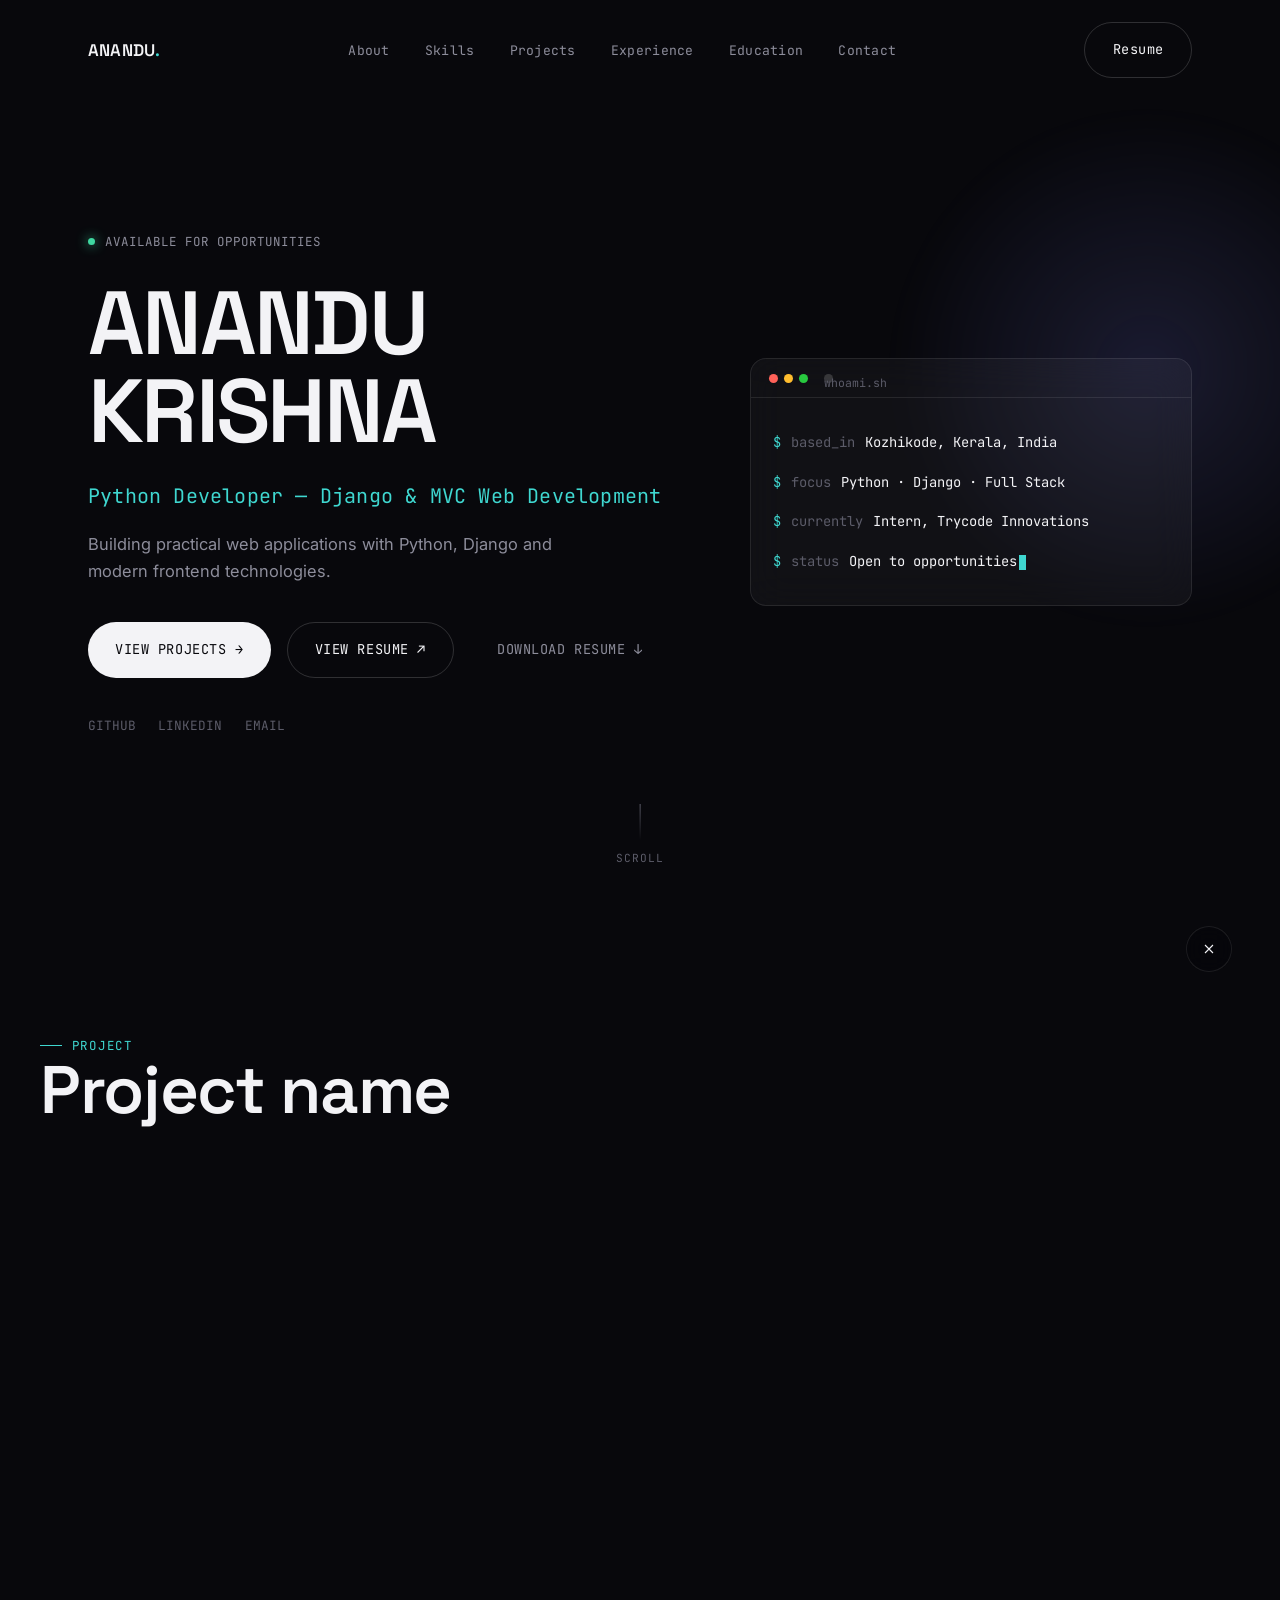
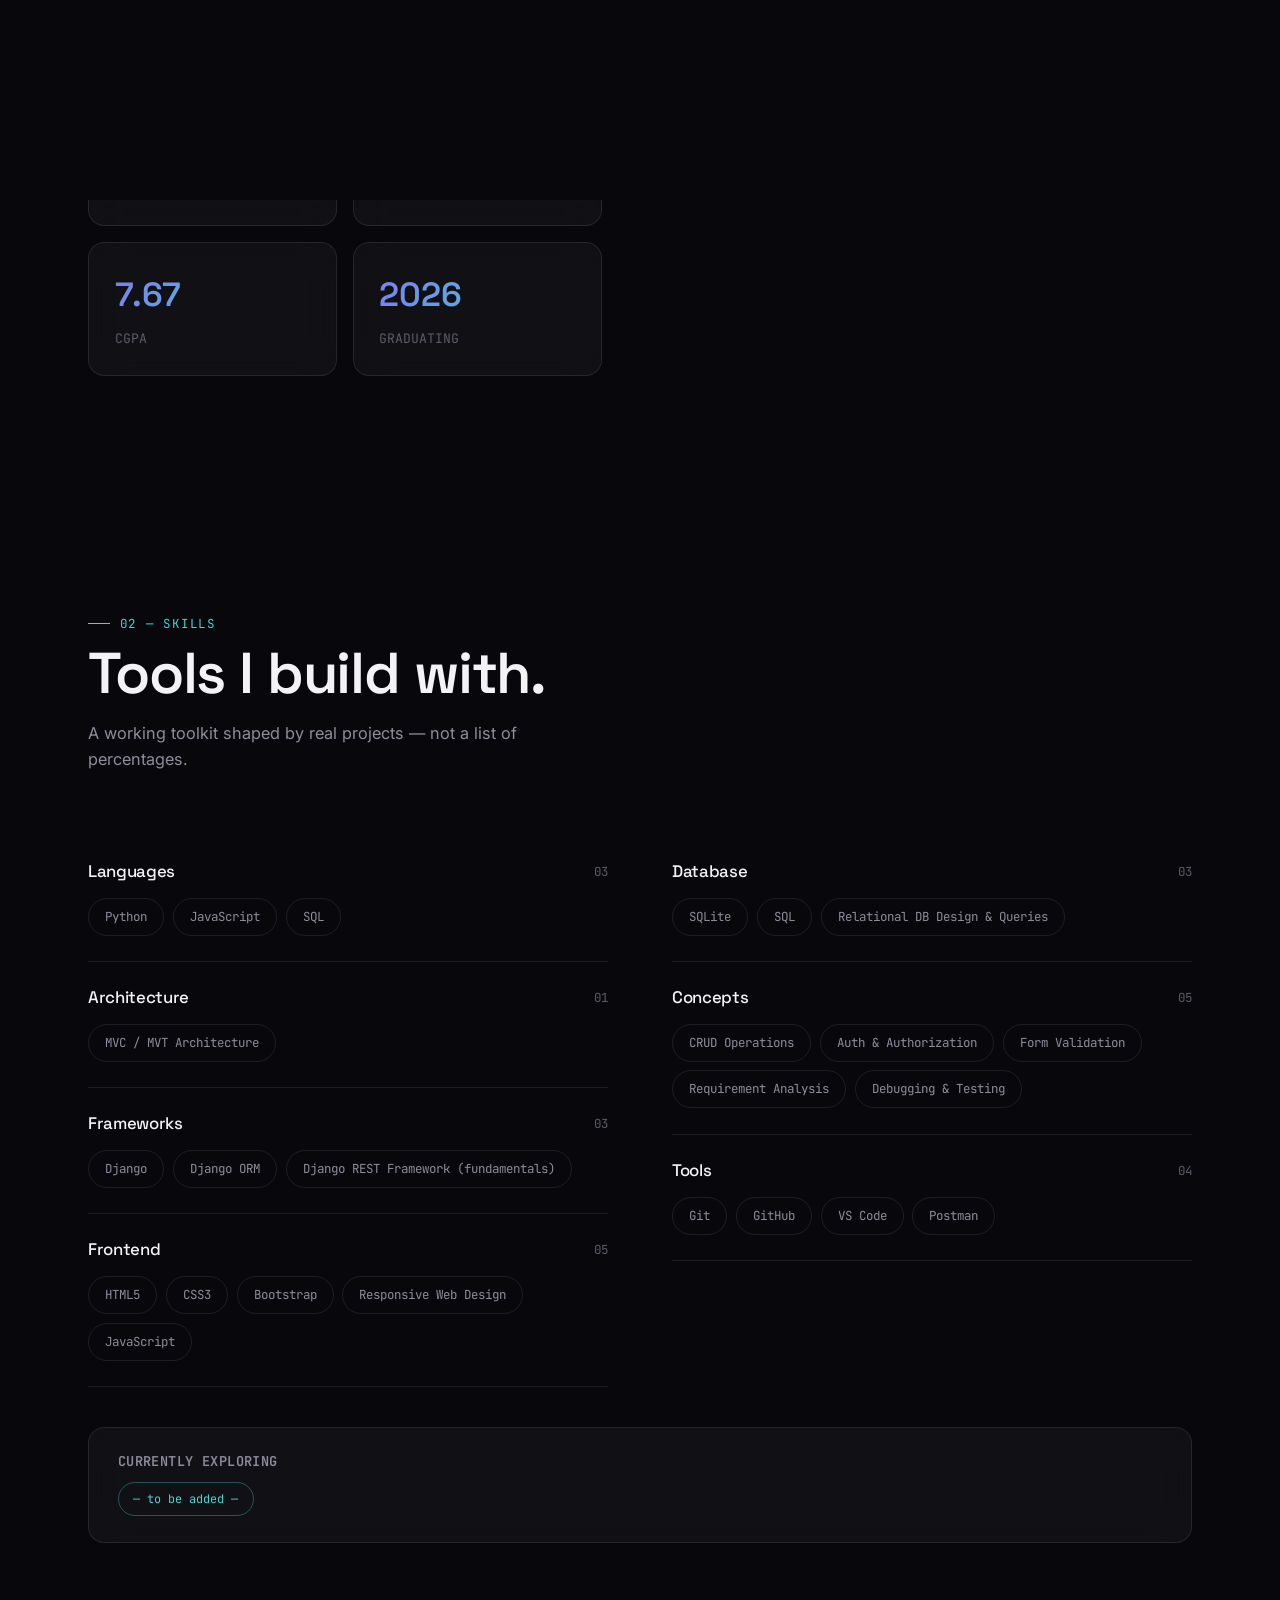
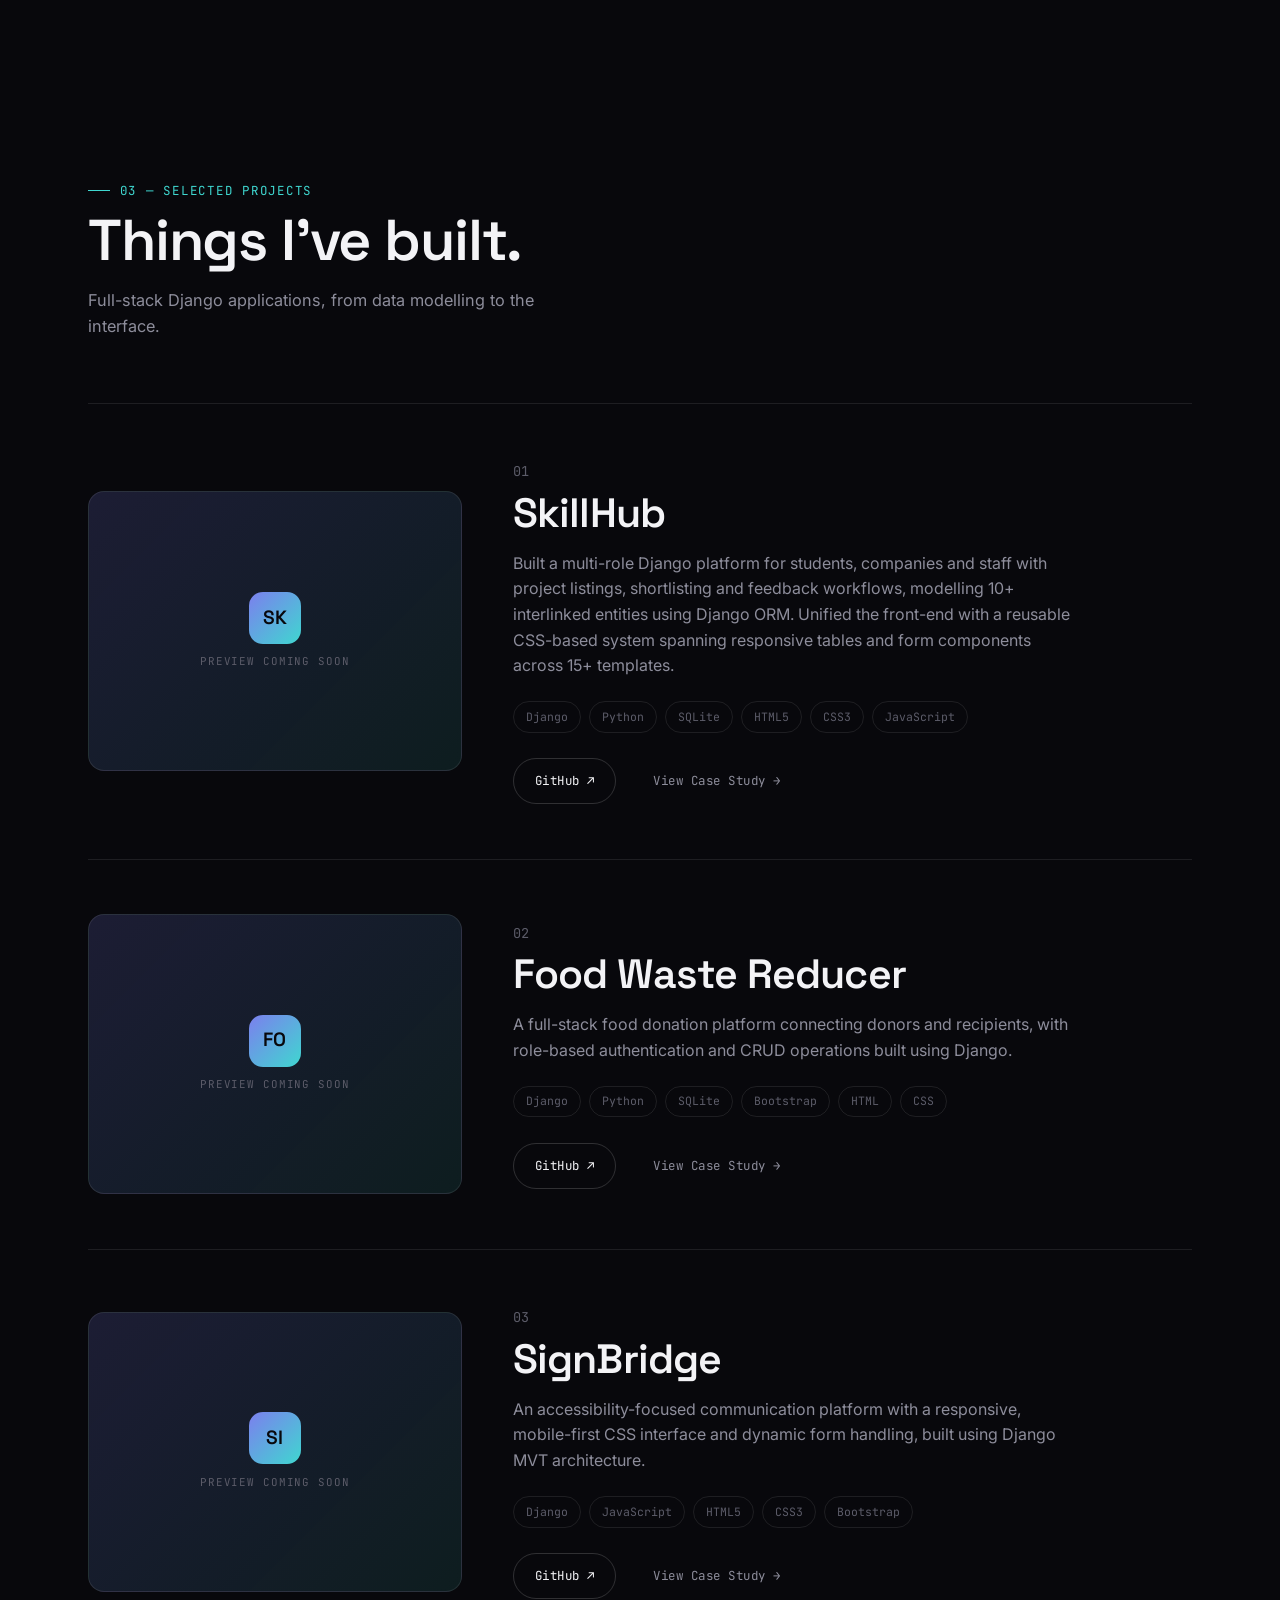
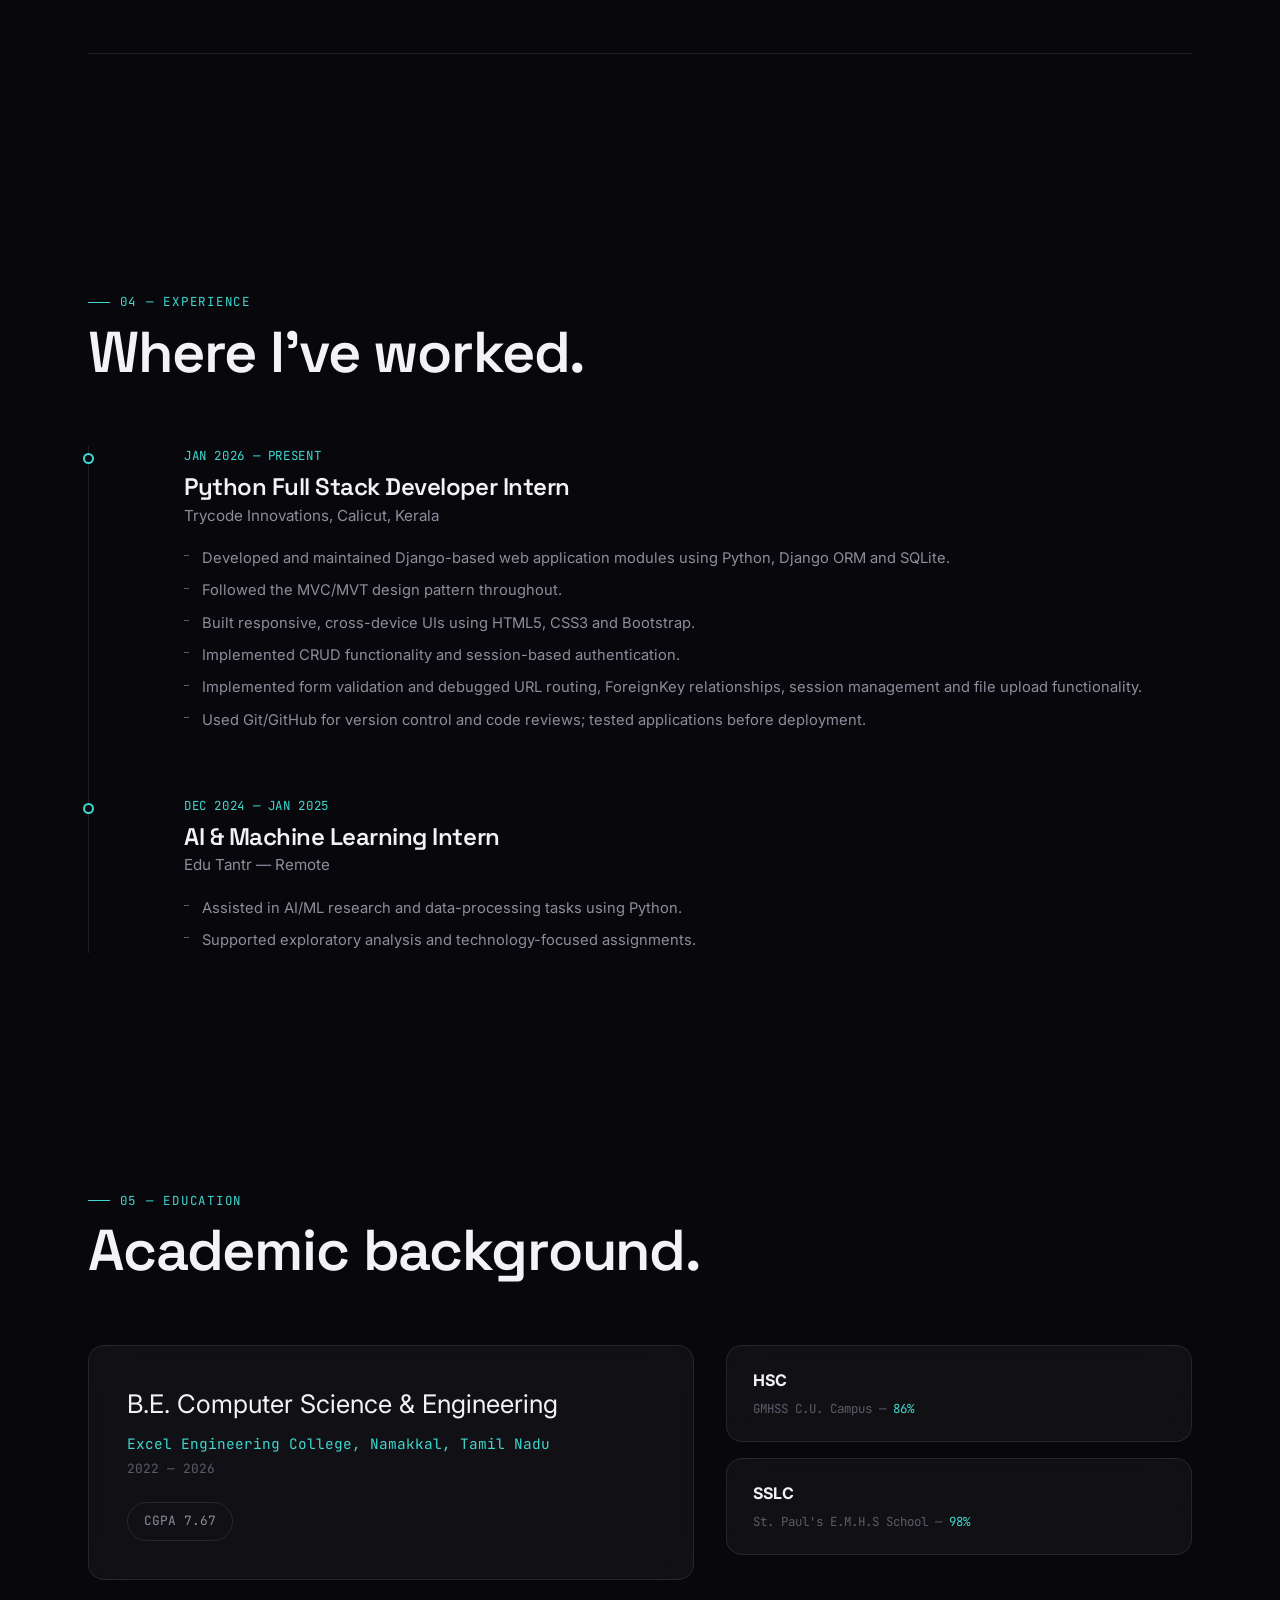
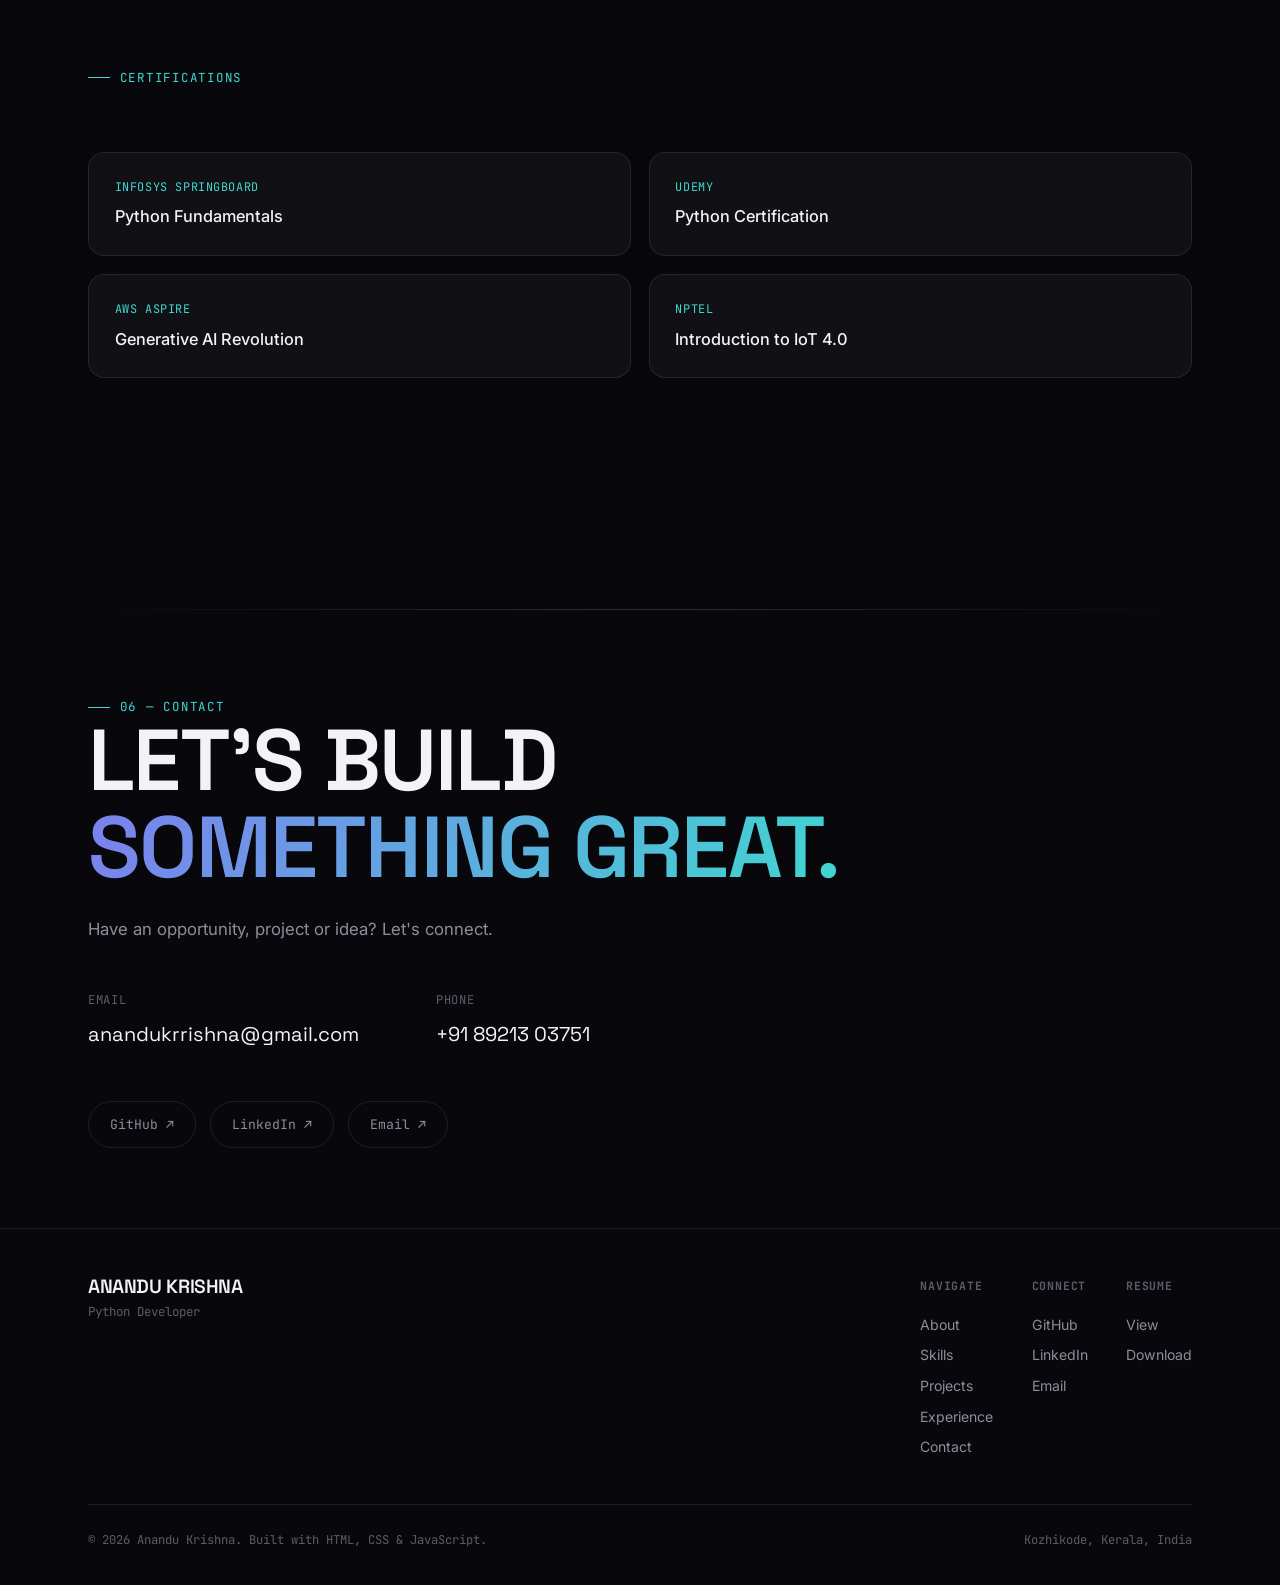
==== commit edbb26f1: "Update portfolio" ====
--- a/index.html
+++ b/index.html
@@ -106,27 +106,38 @@
   <!-- ============ HERO ============ -->
   <section id="hero">
     <div class="wrap">
-      <div class="hero-status"><span class="status-dot"></span> AVAILABLE FOR OPPORTUNITIES</div>
-      <h1 class="hero-name">
-        <span class="line">ANANDU</span>
-        <span class="line">KRISHNA</span>
-      </h1>
-      <div class="hero-role mono">Python Developer — Django &amp; MVC Web Development</div>
-      <p class="hero-desc">Building practical web applications with Python, Django and modern frontend technologies.</p>
-      <div class="hero-cta">
-        <a href="#projects" class="btn btn-primary" data-cursor="view">VIEW PROJECTS →</a>
-        <a href="assets/resume/Anandu_Krishna_VP_Python_Developer_Resume.pdf" target="_blank" rel="noopener" class="btn btn-outline">VIEW RESUME ↗</a>
-        <a href="assets/resume/Anandu_Krishna_VP_Python_Developer_Resume.pdf" download class="btn btn-ghost">DOWNLOAD RESUME ↓</a>
-      </div>
-      <div class="hero-meta">
-        <div><b>Based in</b>Kozhikode, Kerala, India</div>
-        <div><b>Focus</b>Python · Django · Full Stack</div>
-        <div><b>Currently</b>Intern, Trycode Innovations</div>
-      </div>
-      <div class="hero-socials">
-        <a href="https://github.com/anandukrishna-git" target="_blank" rel="noopener">GITHUB</a>
-        <a href="https://linkedin.com/in/anandukrishnavp88" target="_blank" rel="noopener">LINKEDIN</a>
-        <a href="mailto:anandukrrishna@gmail.com">EMAIL</a>
+      <div class="hero-grid">
+        <div class="hero-main">
+          <div class="hero-status"><span class="status-dot"></span> AVAILABLE FOR OPPORTUNITIES</div>
+          <h1 class="hero-name">
+            <span class="line">ANANDU</span>
+            <span class="line">KRISHNA</span>
+          </h1>
+          <div class="hero-role mono">Python Developer — Django &amp; MVC Web Development</div>
+          <p class="hero-desc">Building practical web applications with Python, Django and modern frontend technologies.</p>
+          <div class="hero-cta">
+            <a href="#projects" class="btn btn-primary">VIEW PROJECTS →</a>
+            <a href="assets/resume/Anandu_Krishna_VP_Python_Developer_Resume.pdf" target="_blank" rel="noopener" class="btn btn-outline">VIEW RESUME ↗</a>
+            <a href="assets/resume/Anandu_Krishna_VP_Python_Developer_Resume.pdf" download class="btn btn-ghost">DOWNLOAD RESUME ↓</a>
+          </div>
+          <div class="hero-socials">
+            <a href="https://github.com/anandukrishna-git" target="_blank" rel="noopener">GITHUB</a>
+            <a href="https://linkedin.com/in/anandukrishnavp88" target="_blank" rel="noopener">LINKEDIN</a>
+            <a href="mailto:anandukrrishna@gmail.com">EMAIL</a>
+          </div>
+        </div>
+        <div class="glass hero-panel" aria-hidden="true">
+          <div class="hero-panel-bar">
+            <span></span><span></span><span></span>
+            <span class="hero-panel-title">whoami.sh</span>
+          </div>
+          <div class="hero-panel-body">
+            <div class="hero-panel-row"><span class="prompt">$</span><span class="key">based_in</span><span class="val">Kozhikode, Kerala, India</span></div>
+            <div class="hero-panel-row"><span class="prompt">$</span><span class="key">focus</span><span class="val">Python · Django · Full Stack</span></div>
+            <div class="hero-panel-row"><span class="prompt">$</span><span class="key">currently</span><span class="val">Intern, Trycode Innovations</span></div>
+            <div class="hero-panel-row"><span class="prompt">$</span><span class="key">status</span><span class="val">Open to opportunities<span class="hero-panel-cursor"></span></span></div>
+          </div>
+        </div>
       </div>
     </div>
     <div class="hero-scroll-cue"><span class="scroll-line"></span>SCROLL</div>
--- a/css/style.css
+++ b/css/style.css
@@ -257,8 +257,20 @@
 #hero{
   min-height:100svh;
   display:flex;align-items:center;
-  padding-top:8rem;padding-bottom:3rem;
+  padding-top:8rem;padding-bottom:4rem;
   position:relative;
+  overflow:hidden;
+}
+/* Soft ambient glow behind the panel — pure CSS, no canvas/3D */
+#hero::before{
+  content:'';position:absolute;top:12%;right:-10%;width:520px;height:520px;
+  background:radial-gradient(circle, rgba(var(--accent-rgb),.16), transparent 70%);
+  filter:blur(10px);pointer-events:none;
+  animation:float-slow 9s ease-in-out infinite;
+}
+.hero-grid{
+  display:grid;grid-template-columns:1.15fr .85fr;gap:clamp(2.5rem,5vw,4.5rem);align-items:center;
+  position:relative;z-index:1;
 }
 .hero-status{
   display:inline-flex;align-items:center;gap:.6rem;
@@ -269,7 +281,7 @@
   animation:pulse-dot 2s ease-in-out infinite;}
 @keyframes pulse-dot{0%,100%{opacity:1;}50%{opacity:.35;}}
 .hero-name{
-  font-size:clamp(3.2rem,9.5vw,7rem);
+  font-size:clamp(2.8rem,7vw,5.6rem);
   font-weight:600;
   line-height:.98;
   letter-spacing:-.03em;
@@ -277,30 +289,52 @@
 .hero-name .line{display:block;}
 .hero-role{
   font-family:var(--font-mono);
-  font-size:clamp(1.05rem,2vw,1.4rem);
+  font-size:clamp(1rem,1.6vw,1.25rem);
   color:var(--accent-2);
-  margin-top:1.6rem;
+  margin-top:1.5rem;
   letter-spacing:.01em;
 }
 .hero-desc{
   color:var(--text-secondary);
-  max-width:56ch;
-  margin-top:1.3rem;
-  font-size:1.05rem;
-}
-.hero-cta{display:flex;flex-wrap:wrap;gap:1rem;margin-top:2.6rem;}
-.hero-meta{
-  display:flex;flex-wrap:wrap;gap:clamp(1.5rem,4vw,3rem);margin-top:3.2rem;
-  padding-top:2rem;border-top:1px solid var(--border);
-  font-family:var(--font-mono);font-size:.78rem;color:var(--text-tertiary);
-}
-.hero-meta b{display:block;color:var(--text-secondary);font-weight:500;margin-bottom:.35rem;}
+  max-width:52ch;
+  margin-top:1.2rem;
+  font-size:1.03rem;
+}
+.hero-cta{display:flex;flex-wrap:wrap;gap:1rem;margin-top:2.4rem;}
 .hero-socials{
-  display:flex;gap:1.4rem;margin-top:2rem;
+  display:flex;gap:1.4rem;margin-top:2.4rem;
   font-family:var(--font-mono);font-size:.8rem;
 }
-.hero-socials a{color:var(--text-tertiary);position:relative;}
+.hero-socials a{color:var(--text-tertiary);position:relative;transition:color .25s;}
 .hero-socials a:hover{color:var(--accent-2);}
+
+/* Decorative "terminal" panel — fills the balance of the hero, static & lightweight */
+.hero-panel{
+  padding:0;overflow:hidden;
+}
+.hero-panel-bar{
+  display:flex;align-items:center;gap:.4rem;
+  padding:.9rem 1.1rem;border-bottom:1px solid var(--border);
+}
+.hero-panel-bar span{width:9px;height:9px;border-radius:50%;background:var(--border-strong);}
+.hero-panel-bar span:nth-child(1){background:#ff6259;}
+.hero-panel-bar span:nth-child(2){background:#ffbd2e;}
+.hero-panel-bar span:nth-child(3){background:#28c93f;}
+.hero-panel-title{
+  margin-left:.6rem;font-family:var(--font-mono);font-size:.72rem;color:var(--text-tertiary);
+}
+.hero-panel-body{padding:1.5rem 1.4rem;font-family:var(--font-mono);font-size:.86rem;}
+.hero-panel-row{display:flex;gap:.6rem;padding:.55rem 0;flex-wrap:wrap;}
+.hero-panel-row .prompt{color:var(--accent-2);flex:none;}
+.hero-panel-row .key{color:var(--text-tertiary);}
+.hero-panel-row .val{color:var(--text-primary);}
+.hero-panel-cursor{
+  display:inline-block;width:7px;height:1.05em;background:var(--accent-2);
+  vertical-align:text-bottom;margin-left:.15rem;
+  animation:blink-cursor 1.1s step-end infinite;
+}
+@keyframes blink-cursor{0%,100%{opacity:1;}50%{opacity:0;}}
+
 .hero-scroll-cue{
   position:absolute;bottom:2rem;left:50%;transform:translateX(-50%);
   display:flex;flex-direction:column;align-items:center;gap:.6rem;
@@ -310,6 +344,7 @@
   animation:scroll-cue 2s ease-in-out infinite;}
 @keyframes scroll-cue{0%{transform:scaleY(0);transform-origin:top;}50%{transform:scaleY(1);transform-origin:top;}
   50.1%{transform-origin:bottom;}100%{transform:scaleY(0);transform-origin:bottom;}}
+@keyframes float-slow{0%,100%{transform:translateY(0);}50%{transform:translateY(-22px);}}
 
 /* ---------------------------------------------------------------------- */
 /* About                                                                     */
@@ -329,7 +364,9 @@
 }
 .stat-card{
   padding:1.6rem;
-}
+  transition:transform .3s var(--ease-out),border-color .3s;
+}
+.stat-card:hover{transform:translateY(-3px);border-color:var(--border-strong);}
 .stat-num{
   font-family:var(--font-display);font-size:2.1rem;font-weight:600;
   background:linear-gradient(120deg,var(--accent),var(--accent-2));
@@ -346,10 +383,13 @@
 /* Skills                                                                     */
 /* ---------------------------------------------------------------------- */
 .skills-groups{
-  display:grid;grid-template-columns:repeat(2,1fr);
-  gap:0 clamp(2rem,5vw,4rem);
-}
-.skill-group{border-bottom:1px solid var(--border);padding:1.6rem 0;}
+  columns:2 320px;
+  column-gap:clamp(2rem,5vw,4rem);
+}
+.skill-group{
+  break-inside:avoid;
+  border-bottom:1px solid var(--border);padding:1.6rem 0;
+}
 .skill-group-head{
   display:flex;align-items:center;justify-content:space-between;
 }
@@ -361,15 +401,15 @@
 .skill-tag{
   padding:.5rem 1rem;border:1px solid var(--border);border-radius:999px;
   font-family:var(--font-mono);font-size:.78rem;color:var(--text-secondary);
-  transition:border-color .25s,color .25s;
-}
-.skill-tag:hover{border-color:var(--accent-2);color:var(--text-primary);}
+  transition:border-color .25s,color .25s,transform .25s var(--ease-out);
+}
+.skill-tag:hover{border-color:var(--accent-2);color:var(--text-primary);transform:translateY(-2px);}
 
 .learning-card{
   margin-top:2.5rem;padding:1.6rem 1.8rem;
-  display:flex;align-items:center;justify-content:space-between;gap:1.5rem;flex-wrap:wrap;
-}
-.learning-card h4{font-size:.95rem;color:var(--text-secondary);font-family:var(--font-mono);letter-spacing:.03em;}
+  display:flex;flex-direction:column;gap:.9rem;
+}
+.learning-card h4{font-size:.85rem;color:var(--text-secondary);font-family:var(--font-mono);letter-spacing:.03em;}
 .learning-tags{display:flex;gap:.6rem;flex-wrap:wrap;}
 .learning-tags span{
   padding:.4rem .9rem;border-radius:999px;font-family:var(--font-mono);font-size:.74rem;
@@ -384,17 +424,26 @@
   padding:clamp(2.2rem,5vw,3.4rem) 0;
   display:grid;grid-template-columns:.55fr 1fr;gap:clamp(2rem,4vw,4rem);align-items:center;
   cursor:pointer;
-}
+  transition:transform .3s var(--ease-out);
+}
+.project-card:hover{transform:translateY(-3px);}
 .project-list .project-card:last-child{border-bottom:1px solid var(--border);}
 .project-visual{
   position:relative;aspect-ratio:4/3;border-radius:var(--radius-m);overflow:hidden;
-  background:linear-gradient(135deg, rgba(var(--accent-rgb),.16), rgba(var(--accent-2-rgb),.08));
+  background:linear-gradient(135deg, rgba(var(--accent-rgb),.18), rgba(var(--accent-2-rgb),.1));
   border:1px solid var(--border);
 }
 .project-visual .ph{
-  position:absolute;inset:0;display:flex;align-items:center;justify-content:center;
-  font-family:var(--font-mono);font-size:.75rem;color:var(--text-tertiary);letter-spacing:.05em;
-}
+  position:absolute;inset:0;display:flex;flex-direction:column;align-items:center;justify-content:center;gap:.6rem;
+  font-family:var(--font-mono);color:var(--text-tertiary);
+}
+.project-visual .ph-mark{
+  width:52px;height:52px;border-radius:14px;
+  display:flex;align-items:center;justify-content:center;
+  font-family:var(--font-display);font-weight:600;font-size:1.2rem;
+  background:linear-gradient(135deg,var(--accent),var(--accent-2));color:var(--background);
+}
+.project-visual .ph-label{font-size:.68rem;letter-spacing:.08em;text-transform:uppercase;}
 .project-visual img{position:absolute;inset:0;width:100%;height:100%;object-fit:cover;transition:transform .5s var(--ease-out);}
 .project-card:hover .project-visual img{transform:scale(1.05);}
 .project-num{font-family:var(--font-mono);color:var(--text-tertiary);font-size:.85rem;}
@@ -482,7 +531,8 @@
 .edu-secondary .score{color:var(--accent-2);}
 
 .cert-grid{display:grid;grid-template-columns:repeat(2,1fr);gap:1.1rem;margin-top:2.5rem;}
-.cert-card{padding:1.6rem;display:flex;flex-direction:column;gap:.4rem;}
+.cert-card{padding:1.6rem;display:flex;flex-direction:column;gap:.4rem;transition:transform .3s var(--ease-out),border-color .3s;}
+.cert-card:hover{transform:translateY(-3px);border-color:var(--border-strong);}
 .cert-card .cert-issuer{font-family:var(--font-mono);font-size:.74rem;color:var(--accent-2);text-transform:uppercase;letter-spacing:.05em;}
 .cert-card h5{font-size:1.02rem;font-weight:500;}
 
@@ -535,7 +585,7 @@
 /* ---------------------------------------------------------------------- */
 .reveal{
   opacity:0;
-  transform:translateY(24px);
-  transition:opacity .7s var(--ease-out),transform .7s var(--ease-out);
-}
-.reveal.in-view{opacity:1;transform:translateY(0);}
+  transform:translateY(26px) scale(.98);
+  transition:opacity .75s var(--ease-out),transform .75s var(--ease-out);
+}
+.reveal.in-view{opacity:1;transform:translateY(0) scale(1);}
--- a/css/responsive.css
+++ b/css/responsive.css
@@ -6,6 +6,11 @@
 /* Large desktop refinement */
 @media (min-width:1920px){
   .wrap{max-width:1320px;}
+}
+
+/* Laptop */
+@media (max-width:1200px){
+  .hero-grid{grid-template-columns:1.3fr .8fr;}
 }
 
 /* Tablet */
@@ -22,14 +27,16 @@
   .nav-links{display:none;}
   .nav-toggle{display:flex;}
   .cert-grid{grid-template-columns:1fr;}
-  .skills-groups{grid-template-columns:1fr;}
+  .skills-groups{columns:1;}
+  .hero-grid{grid-template-columns:1fr;}
+  .hero-panel{max-width:480px;margin-top:1rem;}
+  #hero::before{width:340px;height:340px;}
 }
 
 /* Small tablet / large phone */
 @media (max-width:768px){
   section{padding:4rem 0;}
   .hero-cta{flex-direction:column;align-items:flex-start;}
-  .hero-meta{flex-direction:column;gap:1.2rem;}
   .contact-details{gap:2rem;}
   .footer-grid{flex-direction:column;}
   .case-hero{padding:6.5rem 0 2rem;}
--- a/css/animations.css
+++ b/css/animations.css
@@ -1,33 +1,72 @@
 /* ==========================================================================
-   ANIMATIONS — small, purposeful motion only
-   Reveal-on-scroll lives in style.css (.reveal / .reveal.in-view).
-   This file only holds the hero name entrance.
+   ANIMATIONS — pure CSS + the small IntersectionObserver in js/animations.js
+   No external libraries. Motion is disabled via prefers-reduced-motion
+   in css/responsive.css.
    ========================================================================== */
 
+/* ---------------- Hero entrance ---------------- */
 .hero-name .line{
   opacity:0;
-  transform:translateY(24px);
+  transform:translateY(26px);
   transition:opacity .7s var(--ease-out),transform .7s var(--ease-out);
 }
-.hero-name .line:nth-child(2){transition-delay:.08s;}
 #hero.in .hero-name .line{opacity:1;transform:translateY(0);}
+#hero.in .hero-name .line:nth-child(2){transition-delay:.08s;}
 
-.hero-status,.hero-role,.hero-desc,.hero-cta,.hero-meta,.hero-socials{
+.hero-status,.hero-role,.hero-desc,.hero-cta,.hero-socials,.hero-panel{
   opacity:0;
-  transform:translateY(14px);
+  transform:translateY(16px);
   transition:opacity .6s var(--ease-out),transform .6s var(--ease-out);
 }
 #hero.in .hero-status{transition-delay:.18s;}
 #hero.in .hero-role{transition-delay:.26s;}
 #hero.in .hero-desc{transition-delay:.32s;}
 #hero.in .hero-cta{transition-delay:.4s;}
-#hero.in .hero-meta{transition-delay:.46s;}
-#hero.in .hero-socials{transition-delay:.5s;}
+#hero.in .hero-socials{transition-delay:.48s;}
+#hero.in .hero-panel{transition-delay:.3s;}
 #hero.in .hero-status,
 #hero.in .hero-role,
 #hero.in .hero-desc,
 #hero.in .hero-cta,
-#hero.in .hero-meta,
-#hero.in .hero-socials{
+#hero.in .hero-socials,
+#hero.in .hero-panel{
   opacity:1;transform:translateY(0);
 }
+
+/* Terminal panel rows "type in" one at a time */
+.hero-panel-row{
+  opacity:0;transform:translateX(-8px);
+  transition:opacity .5s var(--ease-out),transform .5s var(--ease-out);
+}
+#hero.in .hero-panel-row{opacity:1;transform:translateX(0);}
+#hero.in .hero-panel-row:nth-child(1){transition-delay:.55s;}
+#hero.in .hero-panel-row:nth-child(2){transition-delay:.68s;}
+#hero.in .hero-panel-row:nth-child(3){transition-delay:.81s;}
+#hero.in .hero-panel-row:nth-child(4){transition-delay:.94s;}
+
+/* ---------------- Staggered reveal for repeating card groups ---------------- */
+/* .reveal itself (opacity/translateY + transition) lives in style.css;
+   here we only add per-item delay so groups animate in one after another
+   instead of all at once. */
+.about-stats .stat-card:nth-child(1){transition-delay:.05s;}
+.about-stats .stat-card:nth-child(2){transition-delay:.12s;}
+.about-stats .stat-card:nth-child(3){transition-delay:.19s;}
+.about-stats .stat-card:nth-child(4){transition-delay:.26s;}
+
+.skills-groups .skill-group:nth-child(1){transition-delay:.04s;}
+.skills-groups .skill-group:nth-child(2){transition-delay:.1s;}
+.skills-groups .skill-group:nth-child(3){transition-delay:.16s;}
+.skills-groups .skill-group:nth-child(4){transition-delay:.22s;}
+.skills-groups .skill-group:nth-child(5){transition-delay:.28s;}
+.skills-groups .skill-group:nth-child(6){transition-delay:.34s;}
+.skills-groups .skill-group:nth-child(7){transition-delay:.4s;}
+
+.project-list .project-card:nth-child(1){transition-delay:.05s;}
+.project-list .project-card:nth-child(2){transition-delay:.12s;}
+.project-list .project-card:nth-child(3){transition-delay:.19s;}
+.project-list .project-card:nth-child(4){transition-delay:.26s;}
+
+.cert-grid .cert-card:nth-child(1){transition-delay:.05s;}
+.cert-grid .cert-card:nth-child(2){transition-delay:.11s;}
+.cert-grid .cert-card:nth-child(3){transition-delay:.17s;}
+.cert-grid .cert-card:nth-child(4){transition-delay:.23s;}
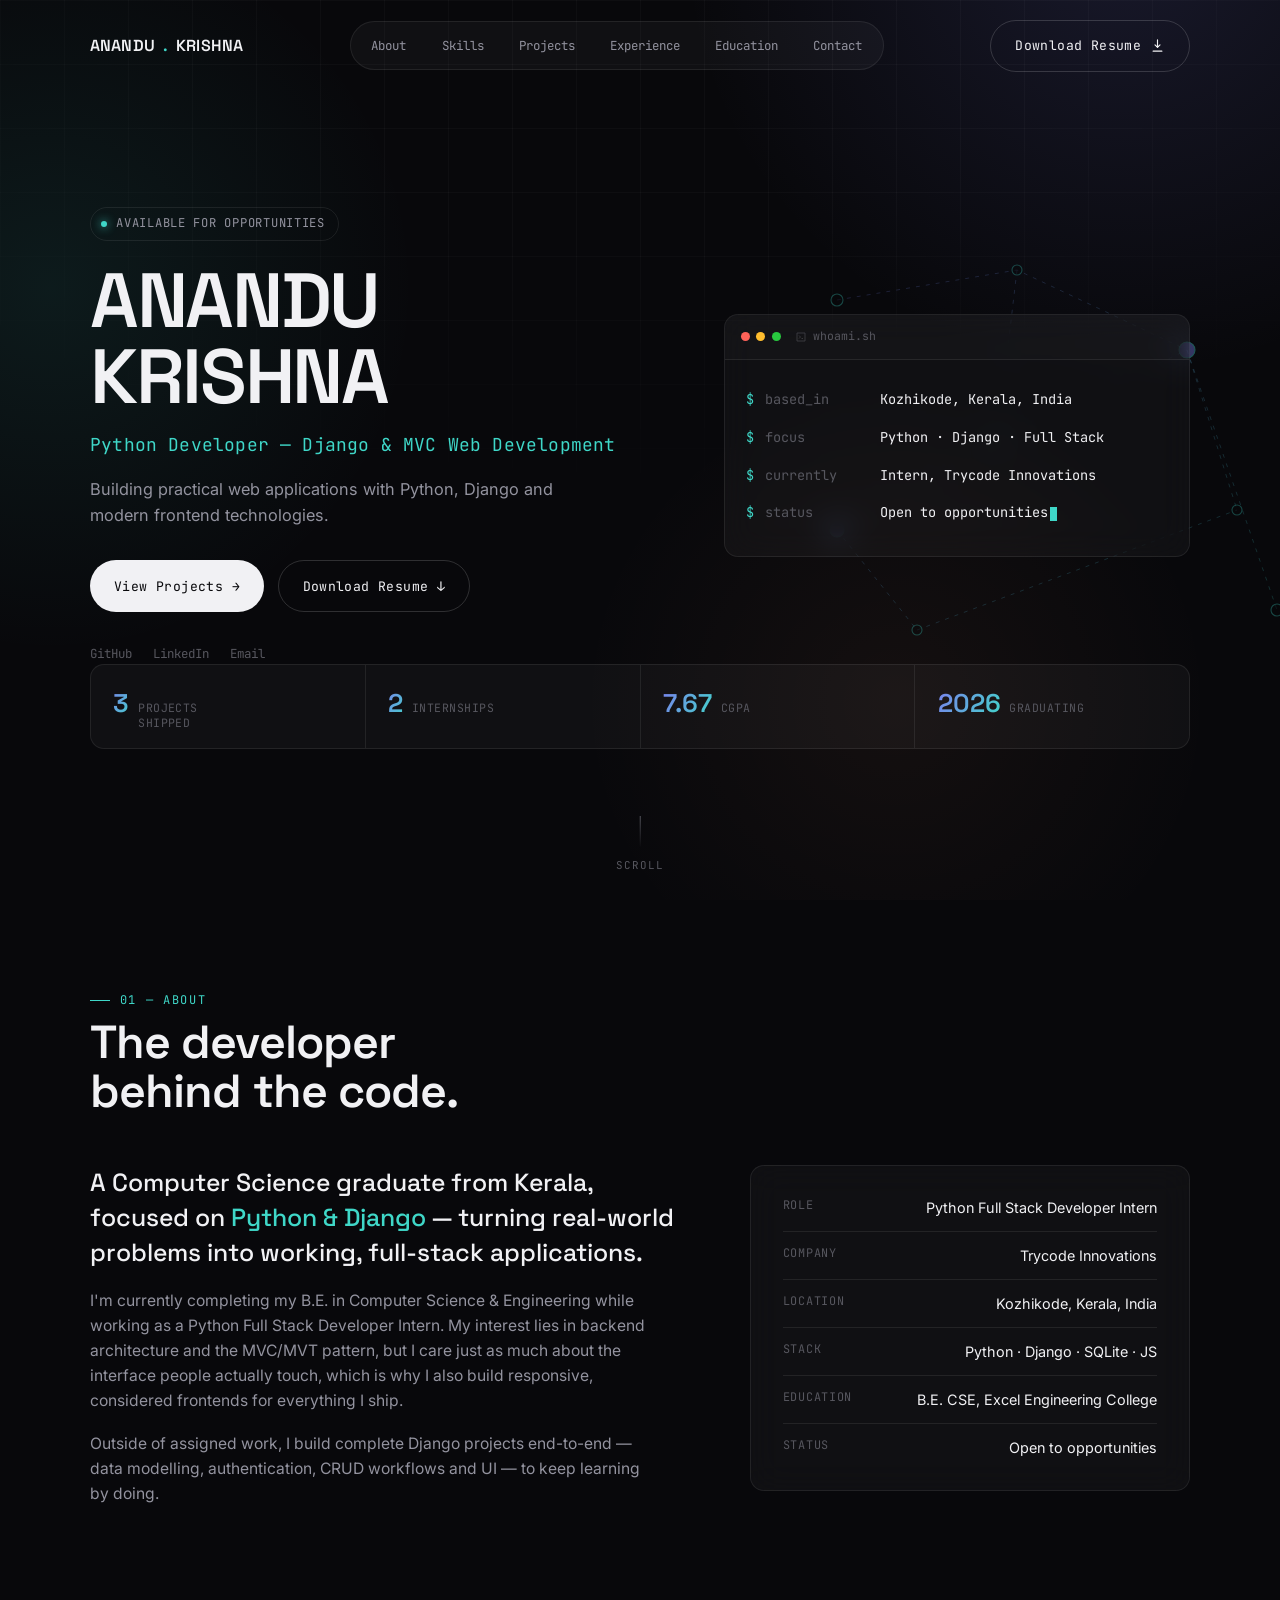
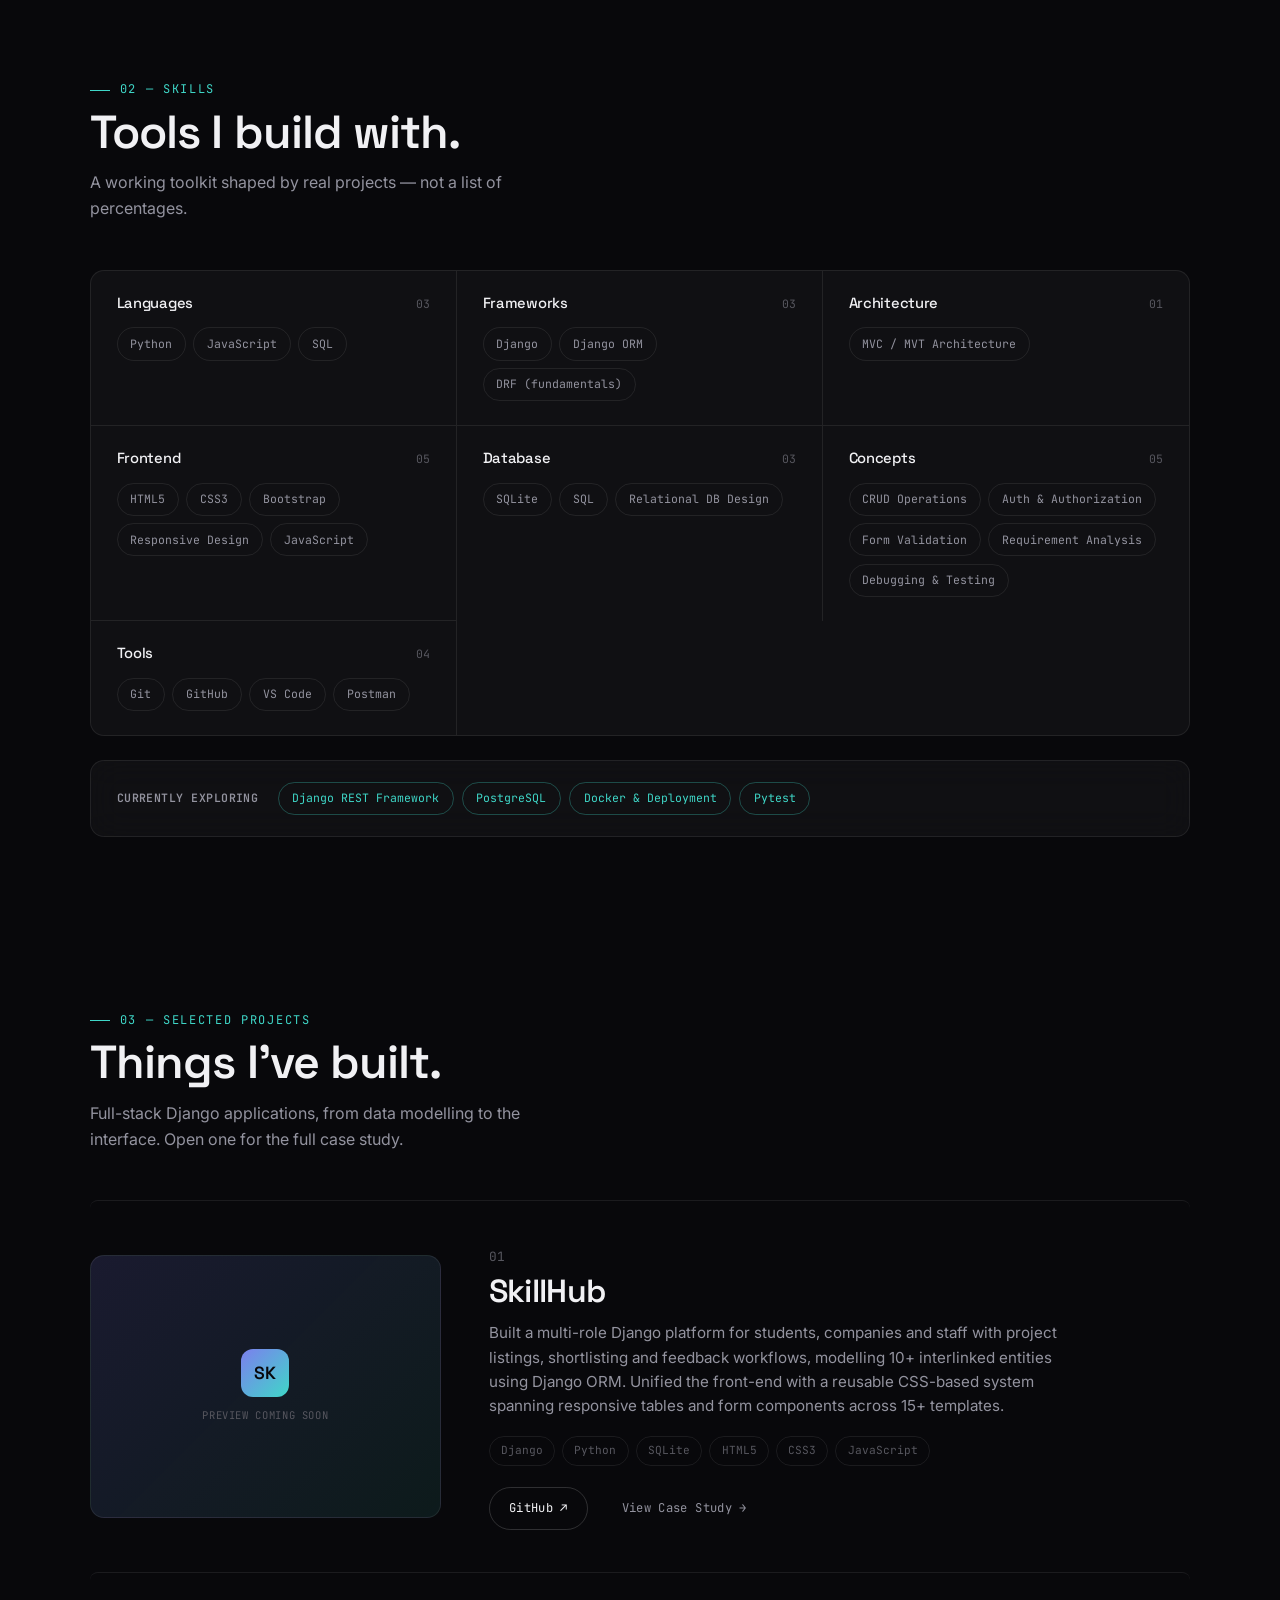
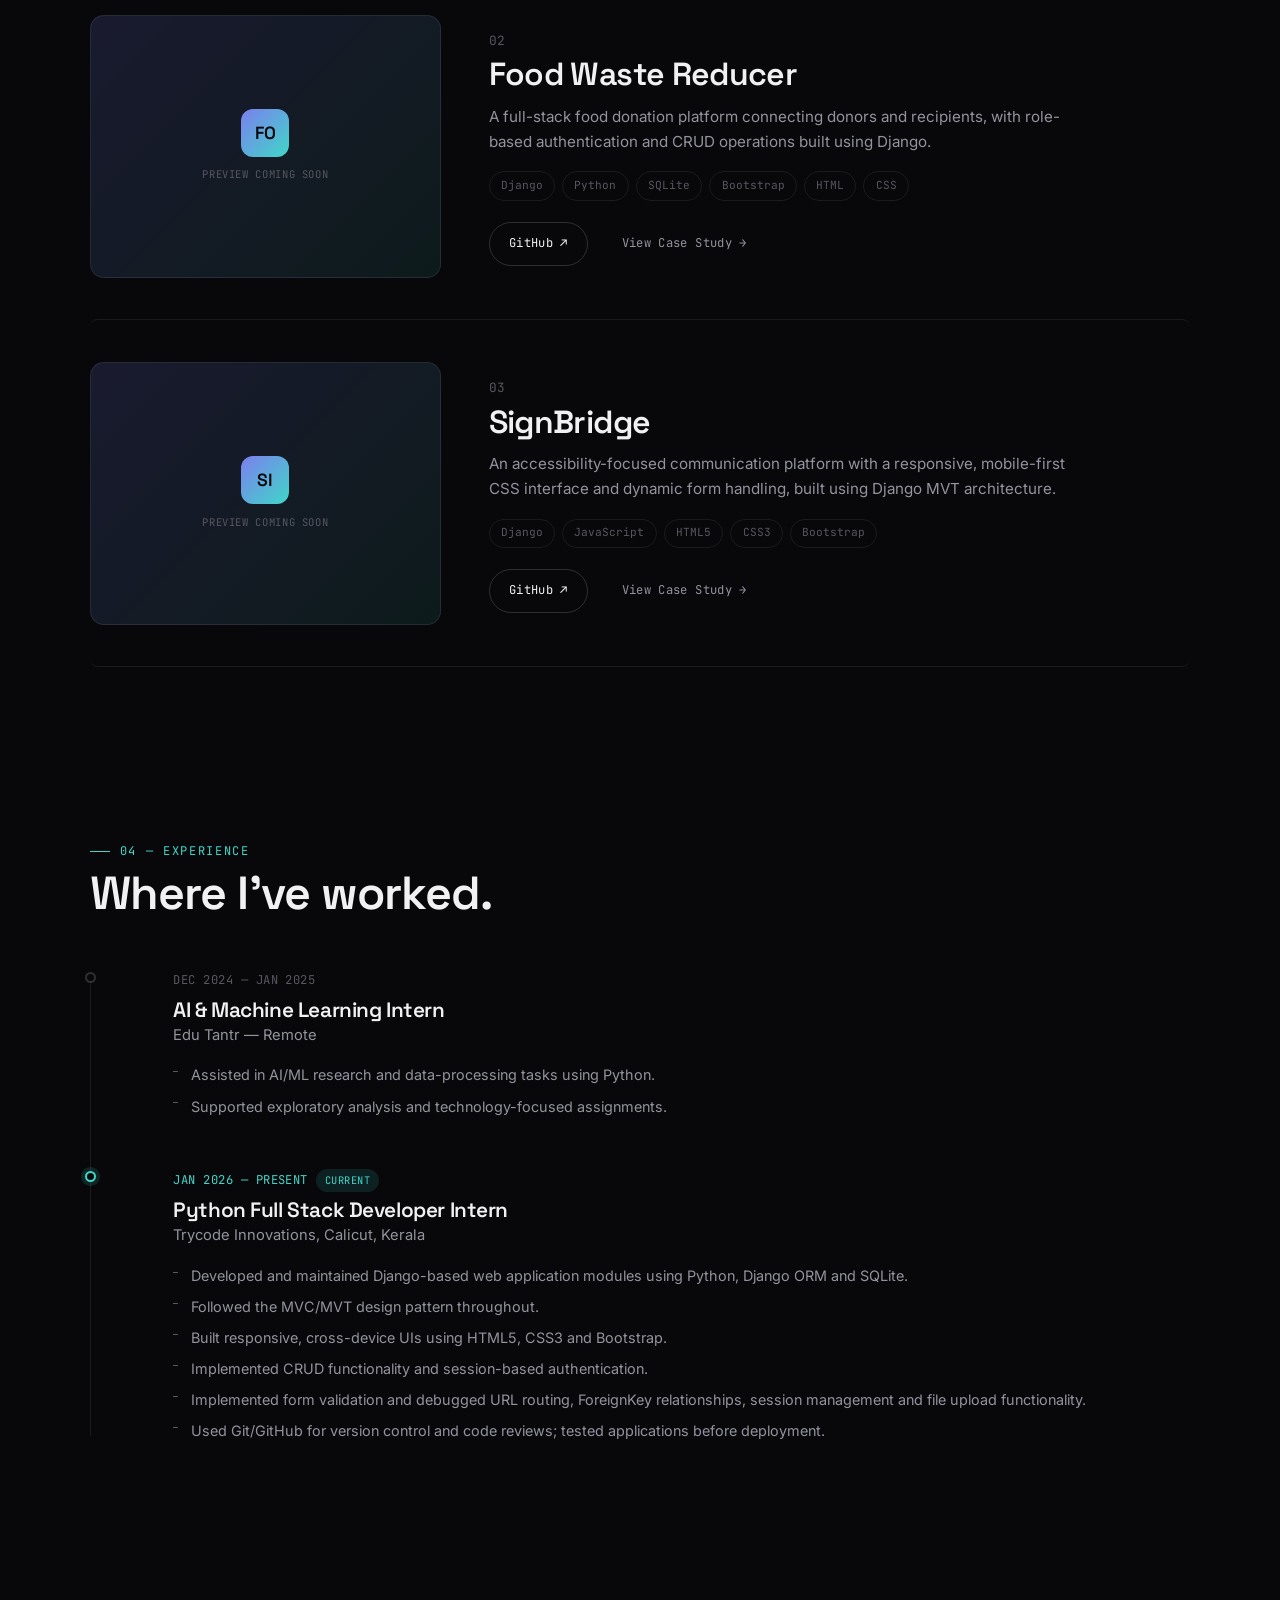
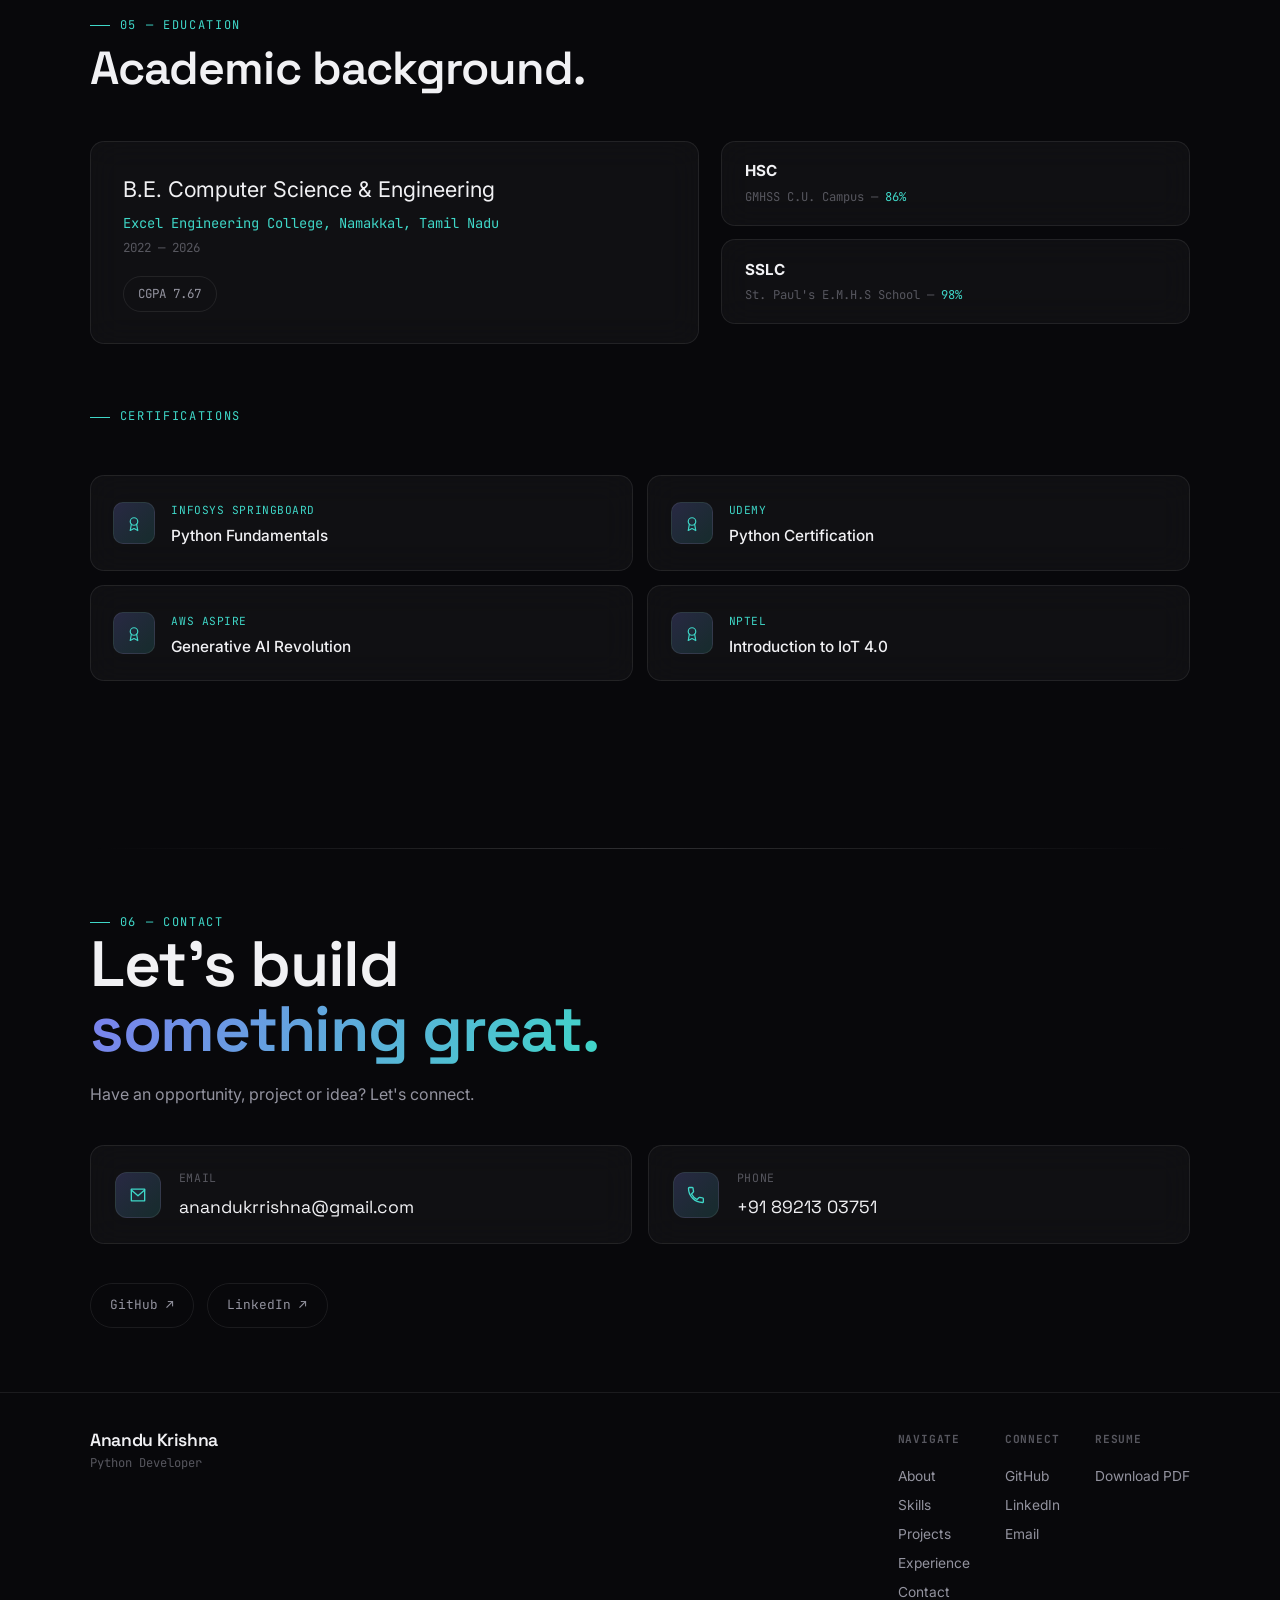
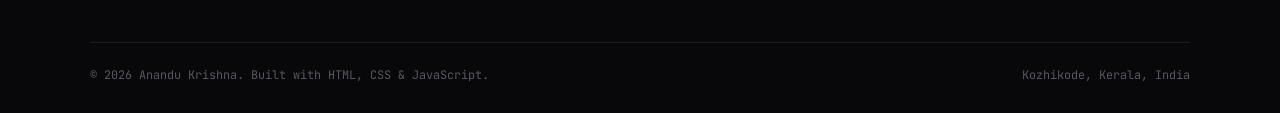
==== commit 1fcca271: "Update2 portfolio" ====
--- a/index.html
+++ b/index.html
@@ -23,8 +23,10 @@
 
 <link rel="icon" href="/assets/icons/favicon.svg" type="image/svg+xml">
 <link rel="manifest" href="/site.webmanifest">
-<meta name="theme-color" content="#08080c">
-
+<meta name="theme-color" content="#08080b">
+
+<link rel="preconnect" href="https://fonts.googleapis.com">
+<link rel="preconnect" href="https://fonts.gstatic.com" crossorigin>
 <link rel="stylesheet" href="css/style.css">
 <link rel="stylesheet" href="css/responsive.css">
 <link rel="stylesheet" href="css/animations.css">
@@ -55,9 +57,13 @@
 
 <a href="#main" class="skip-link">Skip to content</a>
 
+<!-- ============ AMBIENT BACKGROUND ============ -->
+<div class="bg-field" aria-hidden="true"></div>
+<div class="bg-grid" aria-hidden="true"></div>
+
 <!-- ============ LOADER ============ -->
 <div id="loader" aria-hidden="true">
-  <div class="loader-name">ANANDU&nbsp;KRISHNA</div>
+  <div class="loader-name mono">ANANDU_KRISHNA.INIT</div>
   <div class="loader-bar"><div class="loader-bar-fill" id="loader-fill"></div></div>
 </div>
 
@@ -67,7 +73,7 @@
 <!-- ============ NAVIGATION ============ -->
 <header id="navbar">
   <div class="wrap nav-inner">
-    <a href="#hero" class="nav-logo">ANANDU<span style="color:var(--accent-2)">.</span></a>
+    <a href="#hero" class="nav-logo">ANANDU<span class="dot">.</span>KRISHNA</a>
     <nav class="nav-links" aria-label="Primary">
       <a href="#about" data-nav>About</a>
       <a href="#skills" data-nav>Skills</a>
@@ -77,8 +83,11 @@
       <a href="#contact" data-nav>Contact</a>
     </nav>
     <div class="nav-right">
-      <a href="assets/resume/Anandu_Krishna_VP_Python_Developer_Resume.pdf" target="_blank" rel="noopener" class="btn btn-outline" data-nav-resume>Resume</a>
-      <button class="nav-toggle" id="nav-toggle" aria-label="Open menu" aria-expanded="false">
+      <a href="assets/resume/Anandu_Krishna_VP_Python_Developer_Resume.pdf" download class="btn btn-outline">
+        Download Resume
+        <svg viewBox="0 0 24 24" fill="none" stroke="currentColor" stroke-width="1.8" stroke-linecap="round" stroke-linejoin="round"><path d="M12 3v12m0 0-4-4m4 4 4-4M5 21h14"/></svg>
+      </a>
+      <button class="nav-toggle" id="nav-toggle" aria-label="Open menu" aria-expanded="false" aria-controls="mobile-menu">
         <span></span><span></span><span></span>
       </button>
     </div>
@@ -86,7 +95,7 @@
 </header>
 
 <!-- ============ MOBILE MENU ============ -->
-<div class="mobile-menu" id="mobile-menu">
+<div class="mobile-menu" id="mobile-menu" aria-hidden="true">
   <nav aria-label="Mobile">
     <a href="#about" data-nav-mobile>About</a>
     <a href="#skills" data-nav-mobile>Skills</a>
@@ -105,6 +114,26 @@
 
   <!-- ============ HERO ============ -->
   <section id="hero">
+    <svg class="hero-schema" viewBox="0 0 640 480" aria-hidden="true" focusable="false">
+      <defs>
+        <linearGradient id="schemaGrad" x1="0" y1="0" x2="1" y2="1">
+          <stop offset="0%" stop-color="#7c7fee"/>
+          <stop offset="100%" stop-color="#3fd7c8"/>
+        </linearGradient>
+      </defs>
+      <g class="edge">
+        <path d="M120 90 L300 60 L470 140 M300 60 L280 230 M470 140 L520 300 M280 230 L120 320 M280 230 L470 140 M120 320 L200 420 M470 140 L560 400 M200 420 L520 300"/>
+      </g>
+      <circle class="node node-glow" cx="120" cy="90" r="6"/>
+      <circle class="node node-glow" cx="300" cy="60" r="5"/>
+      <circle class="node node-core node-glow" cx="470" cy="140" r="8"/>
+      <circle class="node node-glow" cx="280" cy="230" r="6"/>
+      <circle class="node node-glow" cx="520" cy="300" r="5"/>
+      <circle class="node node-core node-glow" cx="120" cy="320" r="7"/>
+      <circle class="node node-glow" cx="200" cy="420" r="5"/>
+      <circle class="node node-glow" cx="560" cy="400" r="6"/>
+    </svg>
+
     <div class="wrap">
       <div class="hero-grid">
         <div class="hero-main">
@@ -116,28 +145,38 @@
           <div class="hero-role mono">Python Developer — Django &amp; MVC Web Development</div>
           <p class="hero-desc">Building practical web applications with Python, Django and modern frontend technologies.</p>
           <div class="hero-cta">
-            <a href="#projects" class="btn btn-primary">VIEW PROJECTS →</a>
-            <a href="assets/resume/Anandu_Krishna_VP_Python_Developer_Resume.pdf" target="_blank" rel="noopener" class="btn btn-outline">VIEW RESUME ↗</a>
-            <a href="assets/resume/Anandu_Krishna_VP_Python_Developer_Resume.pdf" download class="btn btn-ghost">DOWNLOAD RESUME ↓</a>
+            <a href="#projects" class="btn btn-primary">View Projects →</a>
+            <a href="assets/resume/Anandu_Krishna_VP_Python_Developer_Resume.pdf" download class="btn btn-outline">Download Resume ↓</a>
           </div>
           <div class="hero-socials">
-            <a href="https://github.com/anandukrishna-git" target="_blank" rel="noopener">GITHUB</a>
-            <a href="https://linkedin.com/in/anandukrishnavp88" target="_blank" rel="noopener">LINKEDIN</a>
-            <a href="mailto:anandukrrishna@gmail.com">EMAIL</a>
-          </div>
-        </div>
-        <div class="glass hero-panel" aria-hidden="true">
-          <div class="hero-panel-bar">
-            <span></span><span></span><span></span>
-            <span class="hero-panel-title">whoami.sh</span>
-          </div>
-          <div class="hero-panel-body">
-            <div class="hero-panel-row"><span class="prompt">$</span><span class="key">based_in</span><span class="val">Kozhikode, Kerala, India</span></div>
-            <div class="hero-panel-row"><span class="prompt">$</span><span class="key">focus</span><span class="val">Python · Django · Full Stack</span></div>
-            <div class="hero-panel-row"><span class="prompt">$</span><span class="key">currently</span><span class="val">Intern, Trycode Innovations</span></div>
-            <div class="hero-panel-row"><span class="prompt">$</span><span class="key">status</span><span class="val">Open to opportunities<span class="hero-panel-cursor"></span></span></div>
-          </div>
-        </div>
+            <a href="https://github.com/anandukrishna-git" target="_blank" rel="noopener">GitHub</a>
+            <a href="https://linkedin.com/in/anandukrishnavp88" target="_blank" rel="noopener">LinkedIn</a>
+            <a href="mailto:anandukrrishna@gmail.com">Email</a>
+          </div>
+        </div>
+
+        <div class="glass terminal" aria-hidden="true">
+          <div class="terminal-bar">
+            <span class="dots"><span></span><span></span><span></span></span>
+            <span class="terminal-title">
+              <svg viewBox="0 0 24 24" fill="none" stroke="currentColor" stroke-width="1.6"><path d="M4 4h16v16H4z"/><path d="m8 9 3 3-3 3M13 15h3"/></svg>
+              whoami.sh
+            </span>
+          </div>
+          <div class="terminal-body">
+            <div class="terminal-row"><span class="prompt">$</span><span class="key">based_in</span><span class="val">Kozhikode, Kerala, India</span></div>
+            <div class="terminal-row"><span class="prompt">$</span><span class="key">focus</span><span class="val">Python · Django · Full Stack</span></div>
+            <div class="terminal-row"><span class="prompt">$</span><span class="key">currently</span><span class="val">Intern, Trycode Innovations</span></div>
+            <div class="terminal-row"><span class="prompt">$</span><span class="key">status</span><span class="val">Open to opportunities<span class="terminal-cursor"></span></span></div>
+          </div>
+        </div>
+      </div>
+
+      <div class="stats-row reveal">
+        <div class="stat-cell"><span class="stat-num">3</span><span class="stat-label">Projects<br>Shipped</span></div>
+        <div class="stat-cell"><span class="stat-num">2</span><span class="stat-label">Internships</span></div>
+        <div class="stat-cell"><span class="stat-num">7.67</span><span class="stat-label">CGPA</span></div>
+        <div class="stat-cell"><span class="stat-num">2026</span><span class="stat-label">Graduating</span></div>
       </div>
     </div>
     <div class="hero-scroll-cue"><span class="scroll-line"></span>SCROLL</div>
@@ -153,14 +192,8 @@
       <div class="about-grid">
         <div class="reveal">
           <p class="about-lead">A Computer Science graduate from Kerala, focused on <em>Python &amp; Django</em> — turning real-world problems into working, full-stack applications.</p>
-          <p class="about-copy">I'm currently completing my B.E. in Computer Science &amp; Engineering while working as a Python Full Stack Developer Intern. My interest lies in backend architecture and the MVC/MVT pattern — but I care just as much about the interface people actually touch, which is why I also build responsive, considered frontends for everything I ship.</p>
+          <p class="about-copy">I'm currently completing my B.E. in Computer Science &amp; Engineering while working as a Python Full Stack Developer Intern. My interest lies in backend architecture and the MVC/MVT pattern, but I care just as much about the interface people actually touch, which is why I also build responsive, considered frontends for everything I ship.</p>
           <p class="about-copy">Outside of assigned work, I build complete Django projects end-to-end — data modelling, authentication, CRUD workflows and UI — to keep learning by doing.</p>
-          <div class="about-stats">
-            <div class="glass stat-card reveal"><div class="stat-num">3</div><div class="stat-label">PROJECTS SHIPPED</div></div>
-            <div class="glass stat-card reveal"><div class="stat-num">2</div><div class="stat-label">INTERNSHIPS</div></div>
-            <div class="glass stat-card reveal"><div class="stat-num">7.67</div><div class="stat-label">CGPA</div></div>
-            <div class="glass stat-card reveal"><div class="stat-num">2026</div><div class="stat-label">GRADUATING</div></div>
-          </div>
         </div>
         <div class="glass about-panel reveal">
           <div class="about-panel-row"><span>Role</span><span>Python Full Stack Developer Intern</span></div>
@@ -188,20 +221,20 @@
           <div class="skill-tags"><span class="skill-tag">Python</span><span class="skill-tag">JavaScript</span><span class="skill-tag">SQL</span></div>
         </div>
         <div class="skill-group reveal">
+          <div class="skill-group-head"><h4>Frameworks</h4><span class="count">03</span></div>
+          <div class="skill-tags"><span class="skill-tag">Django</span><span class="skill-tag">Django ORM</span><span class="skill-tag">DRF (fundamentals)</span></div>
+        </div>
+        <div class="skill-group reveal">
           <div class="skill-group-head"><h4>Architecture</h4><span class="count">01</span></div>
           <div class="skill-tags"><span class="skill-tag">MVC / MVT Architecture</span></div>
         </div>
         <div class="skill-group reveal">
-          <div class="skill-group-head"><h4>Frameworks</h4><span class="count">03</span></div>
-          <div class="skill-tags"><span class="skill-tag">Django</span><span class="skill-tag">Django ORM</span><span class="skill-tag">Django REST Framework (fundamentals)</span></div>
-        </div>
-        <div class="skill-group reveal">
           <div class="skill-group-head"><h4>Frontend</h4><span class="count">05</span></div>
-          <div class="skill-tags"><span class="skill-tag">HTML5</span><span class="skill-tag">CSS3</span><span class="skill-tag">Bootstrap</span><span class="skill-tag">Responsive Web Design</span><span class="skill-tag">JavaScript</span></div>
+          <div class="skill-tags"><span class="skill-tag">HTML5</span><span class="skill-tag">CSS3</span><span class="skill-tag">Bootstrap</span><span class="skill-tag">Responsive Design</span><span class="skill-tag">JavaScript</span></div>
         </div>
         <div class="skill-group reveal">
           <div class="skill-group-head"><h4>Database</h4><span class="count">03</span></div>
-          <div class="skill-tags"><span class="skill-tag">SQLite</span><span class="skill-tag">SQL</span><span class="skill-tag">Relational DB Design &amp; Queries</span></div>
+          <div class="skill-tags"><span class="skill-tag">SQLite</span><span class="skill-tag">SQL</span><span class="skill-tag">Relational DB Design</span></div>
         </div>
         <div class="skill-group reveal">
           <div class="skill-group-head"><h4>Concepts</h4><span class="count">05</span></div>
@@ -213,9 +246,12 @@
         </div>
       </div>
       <div class="glass learning-card reveal">
-        <h4>CURRENTLY EXPLORING</h4>
-        <div class="learning-tags" id="learning-tags">
-          <span>— to be added —</span>
+        <h4>Currently exploring</h4>
+        <div class="learning-tags">
+          <span>Django REST Framework</span>
+          <span>PostgreSQL</span>
+          <span>Docker &amp; Deployment</span>
+          <span>Pytest</span>
         </div>
       </div>
     </div>
@@ -227,7 +263,7 @@
       <div class="section-head reveal">
         <span class="eyebrow">03 — Selected Projects</span>
         <h2 class="section-title">Things I've built.</h2>
-        <p class="section-sub">Full-stack Django applications, from data modelling to the interface.</p>
+        <p class="section-sub">Full-stack Django applications, from data modelling to the interface. Open one for the full case study.</p>
       </div>
       <div class="project-list" id="project-list"><!-- injected by js/projects.js --></div>
     </div>
@@ -245,7 +281,18 @@
 
         <div class="timeline-item">
           <span class="timeline-dot"></span>
-          <div class="timeline-period">JAN 2026 — PRESENT</div>
+          <div class="timeline-period">DEC 2024 — JAN 2025</div>
+          <h3 class="timeline-role">AI &amp; Machine Learning Intern</h3>
+          <div class="timeline-org">Edu Tantr — Remote</div>
+          <ul class="timeline-list">
+            <li>Assisted in AI/ML research and data-processing tasks using Python.</li>
+            <li>Supported exploratory analysis and technology-focused assignments.</li>
+          </ul>
+        </div>
+
+        <div class="timeline-item is-current">
+          <span class="timeline-dot"></span>
+          <div class="timeline-period">JAN 2026 — PRESENT <span class="timeline-badge">CURRENT</span></div>
           <h3 class="timeline-role">Python Full Stack Developer Intern</h3>
           <div class="timeline-org">Trycode Innovations, Calicut, Kerala</div>
           <ul class="timeline-list">
@@ -257,17 +304,6 @@
             <li>Used Git/GitHub for version control and code reviews; tested applications before deployment.</li>
           </ul>
         </div>
-
-        <div class="timeline-item">
-          <span class="timeline-dot"></span>
-          <div class="timeline-period">DEC 2024 — JAN 2025</div>
-          <h3 class="timeline-role">AI &amp; Machine Learning Intern</h3>
-          <div class="timeline-org">Edu Tantr — Remote</div>
-          <ul class="timeline-list">
-            <li>Assisted in AI/ML research and data-processing tasks using Python.</li>
-            <li>Supported exploratory analysis and technology-focused assignments.</li>
-          </ul>
-        </div>
       </div>
     </div>
   </section>
@@ -298,7 +334,7 @@
         </div>
       </div>
 
-      <div class="section-head reveal" style="margin-top:5rem;">
+      <div class="section-head reveal" style="margin-top:3.5rem;">
         <span class="eyebrow">Certifications</span>
       </div>
       <div class="cert-grid" id="cert-grid"><!-- injected --></div>
@@ -308,26 +344,35 @@
   <!-- ============ CONTACT ============ -->
   <section id="contact">
     <div class="wrap">
-      <div class="divider reveal" style="margin-bottom:5rem;"></div>
+      <div class="divider reveal" style="margin-bottom:3.5rem;"></div>
       <span class="eyebrow reveal">06 — Contact</span>
-      <h2 class="contact-headline reveal">LET'S BUILD<br><span class="gradient-text">SOMETHING GREAT.</span></h2>
+      <h2 class="contact-headline reveal">Let's build<br><span class="gradient-text">something great.</span></h2>
       <p class="contact-sub reveal">Have an opportunity, project or idea? Let's connect.</p>
 
-      <div class="contact-details reveal">
-        <div class="contact-item">
-          <span>Email</span>
-          <a href="mailto:anandukrrishna@gmail.com">anandukrrishna@gmail.com</a>
-        </div>
-        <div class="contact-item">
-          <span>Phone</span>
-          <a href="tel:+918921303751">+91 89213 03751</a>
-        </div>
+      <div class="contact-grid reveal">
+        <a class="glass contact-card" href="mailto:anandukrrishna@gmail.com">
+          <span class="contact-icon" aria-hidden="true">
+            <svg viewBox="0 0 24 24" fill="none" stroke="currentColor" stroke-width="1.6" stroke-linecap="round" stroke-linejoin="round"><path d="M4 5h16v14H4z"/><path d="m4 6 8 7 8-7"/></svg>
+          </span>
+          <span>
+            <span class="contact-card-label">Email</span>
+            <span class="contact-card-value">anandukrrishna@gmail.com</span>
+          </span>
+        </a>
+        <a class="glass contact-card" href="tel:+918921303751">
+          <span class="contact-icon" aria-hidden="true">
+            <svg viewBox="0 0 24 24" fill="none" stroke="currentColor" stroke-width="1.6" stroke-linecap="round" stroke-linejoin="round"><path d="M6.6 10.8a15.5 15.5 0 0 0 6.6 6.6l2.2-2.2a1 1 0 0 1 1-.25 11 11 0 0 0 3.4.55 1 1 0 0 1 1 1V20a1 1 0 0 1-1 1A17 17 0 0 1 3 4a1 1 0 0 1 1-1h3.5a1 1 0 0 1 1 1 11 11 0 0 0 .55 3.4 1 1 0 0 1-.25 1z"/></svg>
+          </span>
+          <span>
+            <span class="contact-card-label">Phone</span>
+            <span class="contact-card-value">+91 89213 03751</span>
+          </span>
+        </a>
       </div>
 
       <div class="contact-socials reveal">
         <a class="social-pill" href="https://github.com/anandukrishna-git" target="_blank" rel="noopener">GitHub ↗</a>
         <a class="social-pill" href="https://linkedin.com/in/anandukrishnavp88" target="_blank" rel="noopener">LinkedIn ↗</a>
-        <a class="social-pill" href="mailto:anandukrrishna@gmail.com">Email ↗</a>
       </div>
     </div>
   </section>
@@ -339,7 +384,7 @@
   <div class="wrap">
     <div class="footer-grid">
       <div class="footer-brand">
-        <h4>ANANDU KRISHNA</h4>
+        <h4>Anandu Krishna</h4>
         <p>Python Developer</p>
       </div>
       <div class="footer-links">
@@ -359,8 +404,7 @@
         </div>
         <div class="footer-col">
           <h6>Resume</h6>
-          <a href="assets/resume/Anandu_Krishna_VP_Python_Developer_Resume.pdf" target="_blank" rel="noopener">View</a>
-          <a href="assets/resume/Anandu_Krishna_VP_Python_Developer_Resume.pdf" download>Download</a>
+          <a href="assets/resume/Anandu_Krishna_VP_Python_Developer_Resume.pdf" download>Download PDF</a>
         </div>
       </div>
     </div>
@@ -371,16 +415,14 @@
   </div>
 </footer>
 
-<!-- ============ CASE STUDY OVERLAY ============ -->
-<div class="case-study" id="case-study" aria-hidden="true">
-  <button class="case-close" id="case-close" aria-label="Close case study">
-    <svg viewBox="0 0 24 24" fill="none" stroke="currentColor" stroke-width="1.6"><path d="M6 6l12 12M18 6L6 18"/></svg>
-  </button>
-  <div class="wrap case-hero">
-    <span class="eyebrow" id="case-eyebrow">PROJECT</span>
-    <h3 id="case-title">Project name</h3>
+<!-- ============ SHARED MODAL (Projects + Certifications) ============ -->
+<div class="modal-overlay" id="modal-overlay" aria-hidden="true">
+  <div class="modal-card" role="dialog" aria-modal="true" aria-labelledby="modal-title">
+    <button class="modal-close" id="modal-close" type="button" aria-label="Close dialog">
+      <svg viewBox="0 0 24 24" fill="none" stroke="currentColor" stroke-width="1.6" stroke-linecap="round"><path d="M6 6l12 12M18 6L6 18"/></svg>
+    </button>
+    <div class="modal-body" id="modal-body"><!-- injected by js/projects.js --></div>
   </div>
-  <div class="wrap" id="case-body"><!-- injected by js/projects.js --></div>
 </div>
 
 <!-- ============ SCRIPTS ============ -->
--- a/css/style.css
+++ b/css/style.css
@@ -1,39 +1,70 @@
 /* ==========================================================================
    ANANDU KRISHNA — PORTFOLIO
-   Design System + Base Styles (dark-only, simplified)
+   Design system + base styles
    ========================================================================== */
 
-@import url('https://fonts.googleapis.com/css2?family=Space+Grotesk:wght@300..700&family=Inter:wght@300..700&family=JetBrains+Mono:wght@400;500&display=swap');
+@import url('https://fonts.googleapis.com/css2?family=Space+Grotesk:wght@400..700&family=Inter:wght@400..700&family=JetBrains+Mono:wght@400;500;600&display=swap');
 
 /* ---------------------------------------------------------------------- */
 /* Design tokens                                                          */
 /* ---------------------------------------------------------------------- */
 :root{
-  --background:#08080c;
-  --background-alt:#0c0c12;
-  --surface:rgba(255,255,255,0.04);
-  --surface-solid:#101018;
-  --surface-strong:rgba(255,255,255,0.07);
-  --border:rgba(255,255,255,0.09);
-  --border-strong:rgba(255,255,255,0.16);
-  --text-primary:#f3f3f6;
-  --text-secondary:#8d8d9b;
-  --text-tertiary:#5c5c69;
+  /* surfaces */
+  --bg:#08080b;
+  --bg-alt:#0b0b10;
+  --surface:rgba(255,255,255,.035);
+  --surface-hover:rgba(255,255,255,.06);
+  --surface-solid:#111116;
+  --border:rgba(255,255,255,.08);
+  --border-strong:rgba(255,255,255,.16);
+  --overlay:rgba(6,6,9,.78);
+
+  /* text */
+  --text-1:#f1f1f4;
+  --text-2:#93939f;
+  --text-3:#57575f;
+
+  /* accents */
   --accent:#7c7fee;          /* indigo-violet */
-  --accent-2:#3fd7d0;        /* cyan */
+  --accent-2:#3fd7c8;        /* teal */
+  --signal:#ff9d6c;          /* warm coral — used sparingly for "live/current" moments */
   --accent-rgb:124,127,238;
-  --accent-2-rgb:63,215,208;
-  --glow:0 0 60px rgba(124,127,238,0.18);
-  --shadow-soft:0 20px 60px rgba(0,0,0,0.45);
-  --overlay:rgba(6,6,10,0.72);
-  --radius-s:8px;
-  --radius-m:16px;
-  --radius-l:28px;
-  --font-display:'Space Grotesk', 'Inter', sans-serif;
-  --font-body:'Inter', sans-serif;
-  --font-mono:'JetBrains Mono', monospace;
+  --accent-2-rgb:63,215,200;
+  --signal-rgb:255,157,108;
+
+  --glow:0 0 60px rgba(var(--accent-rgb),.16);
+  --shadow-soft:0 24px 60px rgba(0,0,0,.5);
+  --shadow-modal:0 30px 90px rgba(0,0,0,.6);
+
+  /* radius */
+  --r-s:8px;
+  --r-m:14px;
+  --r-l:22px;
+  --r-pill:999px;
+
+  /* type */
+  --font-display:'Space Grotesk','Inter',sans-serif;
+  --font-body:'Inter',sans-serif;
+  --font-mono:'JetBrains Mono',monospace;
+
+  /* motion */
   --ease-out:cubic-bezier(.16,.84,.44,1);
   --ease-in-out:cubic-bezier(.65,0,.35,1);
+  --dur-s:.2s;
+  --dur-m:.4s;
+  --dur-l:.7s;
+
+  /* spacing rhythm */
+  --space-3xs:.25rem;
+  --space-2xs:.5rem;
+  --space-xs:.75rem;
+  --space-sm:1.1rem;
+  --space-md:1.75rem;
+  --space-lg:2.5rem;
+  --space-xl:3.5rem;
+  --space-2xl:5rem;
+
+  --section-pad:clamp(3.25rem,6.5vw,5.5rem);
 }
 
 /* ---------------------------------------------------------------------- */
@@ -42,60 +73,89 @@
 *,*::before,*::after{box-sizing:border-box;margin:0;padding:0;}
 html{scroll-behavior:auto;-webkit-text-size-adjust:100%;}
 body{
-  background:var(--background);
-  color:var(--text-primary);
+  background:var(--bg);
+  color:var(--text-1);
   font-family:var(--font-body);
   font-size:16px;
   line-height:1.6;
   overflow-x:hidden;
   -webkit-font-smoothing:antialiased;
+  text-rendering:optimizeLegibility;
 }
 img,svg{display:block;max-width:100%;}
 a{color:inherit;text-decoration:none;}
 button{font:inherit;color:inherit;background:none;border:none;cursor:pointer;}
 ul{list-style:none;}
+input,textarea{font:inherit;}
 ::selection{background:var(--accent);color:#fff;}
 
-/* Skip link */
 .skip-link{
-  position:absolute;top:-100px;left:1rem;z-index:1000;
-  background:var(--accent);color:#fff;padding:.75rem 1.25rem;border-radius:var(--radius-s);
-  transition:top .2s var(--ease-out);
+  position:absolute;top:-100px;left:1rem;z-index:1200;
+  background:var(--accent);color:#fff;padding:.75rem 1.25rem;border-radius:var(--r-s);
+  transition:top var(--dur-s) var(--ease-out);
+  font-family:var(--font-mono);font-size:.85rem;
 }
 .skip-link:focus{top:1rem;}
-
 :focus-visible{outline:2px solid var(--accent-2);outline-offset:3px;border-radius:4px;}
+
+.visually-hidden{
+  position:absolute!important;width:1px;height:1px;padding:0;margin:-1px;
+  overflow:hidden;clip:rect(0,0,0,0);white-space:nowrap;border:0;
+}
+
+/* ---------------------------------------------------------------------- */
+/* Ambient background — signature element                                 */
+/* Soft layered gradients + a faint fixed schema/grid texture. Pure CSS,   */
+/* no canvas / WebGL, so it costs nothing on low-end devices.             */
+/* ---------------------------------------------------------------------- */
+.bg-field{
+  position:fixed;inset:0;z-index:-2;pointer-events:none;
+  background:
+    radial-gradient(58vw 58vw at 88% -8%, rgba(var(--accent-rgb),.14), transparent 60%),
+    radial-gradient(46vw 46vw at 4% 32%, rgba(var(--accent-2-rgb),.09), transparent 62%),
+    radial-gradient(38vw 38vw at 70% 78%, rgba(var(--signal-rgb),.05), transparent 65%),
+    var(--bg);
+}
+.bg-grid{
+  position:fixed;inset:0;z-index:-1;pointer-events:none;
+  background-image:
+    linear-gradient(rgba(255,255,255,.028) 1px, transparent 1px),
+    linear-gradient(90deg, rgba(255,255,255,.028) 1px, transparent 1px);
+  background-size:64px 64px;
+  mask-image:radial-gradient(85% 65% at 50% 0%, #000 40%, transparent 92%);
+  -webkit-mask-image:radial-gradient(85% 65% at 50% 0%, #000 40%, transparent 92%);
+}
 
 /* ---------------------------------------------------------------------- */
 /* Typography                                                              */
 /* ---------------------------------------------------------------------- */
 .eyebrow{
   font-family:var(--font-mono);
-  font-size:.78rem;
+  font-size:.75rem;
   letter-spacing:.14em;
   text-transform:uppercase;
   color:var(--accent-2);
   display:inline-flex;align-items:center;gap:.6rem;
 }
 .eyebrow::before{
-  content:'';width:22px;height:1px;background:var(--accent-2);display:inline-block;
+  content:'';width:20px;height:1px;background:var(--accent-2);display:inline-block;
 }
 h1,h2,h3,h4{
   font-family:var(--font-display);
   font-weight:600;
-  line-height:1.05;
+  line-height:1.06;
   letter-spacing:-.02em;
+  color:var(--text-1);
 }
 .section-title{
-  font-size:clamp(2.2rem,5vw,3.6rem);
-  margin-top:.6rem;
-  color:var(--text-primary);
+  font-size:clamp(1.9rem,4.2vw,2.9rem);
+  margin-top:.5rem;
 }
 .section-sub{
-  color:var(--text-secondary);
-  max-width:46ch;
-  font-size:1.02rem;
-  margin-top:1rem;
+  color:var(--text-2);
+  max-width:48ch;
+  font-size:1rem;
+  margin-top:.85rem;
 }
 .mono{font-family:var(--font-mono);}
 .gradient-text{
@@ -108,23 +168,23 @@
 /* ---------------------------------------------------------------------- */
 .wrap{
   width:100%;
-  max-width:1200px;
+  max-width:1180px;
   margin:0 auto;
-  padding:0 clamp(1.25rem,4vw,3rem);
+  padding:0 clamp(1.25rem,4vw,2.5rem);
 }
 section{
   position:relative;
-  padding:clamp(4.5rem,9vw,7.5rem) 0;
+  padding:var(--section-pad) 0;
 }
 .section-head{
-  margin-bottom:clamp(2.5rem,6vw,4rem);
+  margin-bottom:clamp(2rem,4.5vw,3rem);
 }
 .glass{
   background:var(--surface);
   border:1px solid var(--border);
-  backdrop-filter:blur(18px);
-  -webkit-backdrop-filter:blur(18px);
-  border-radius:var(--radius-m);
+  backdrop-filter:blur(16px);
+  -webkit-backdrop-filter:blur(16px);
+  border-radius:var(--r-m);
 }
 .divider{
   height:1px;width:100%;
@@ -136,48 +196,51 @@
 /* ---------------------------------------------------------------------- */
 .btn{
   position:relative;
-  display:inline-flex;align-items:center;gap:.6rem;
+  display:inline-flex;align-items:center;justify-content:center;gap:.55rem;
   font-family:var(--font-mono);
-  font-size:.85rem;
-  letter-spacing:.04em;
-  padding:1rem 1.7rem;
-  border-radius:999px;
-  transition:transform .25s var(--ease-out),border-color .25s,background .25s,color .25s;
+  font-size:.82rem;
+  letter-spacing:.03em;
+  padding:.9rem 1.5rem;
+  border-radius:var(--r-pill);
+  transition:transform var(--dur-s) var(--ease-out),border-color var(--dur-s),background var(--dur-s),color var(--dur-s),box-shadow var(--dur-s);
   white-space:nowrap;
 }
 .btn-primary{
-  background:var(--text-primary);
-  color:var(--background);
+  background:var(--text-1);
+  color:var(--bg);
 }
 .btn-primary:hover{transform:translateY(-2px);box-shadow:var(--glow);}
 .btn-outline{
   border:1px solid var(--border-strong);
-  color:var(--text-primary);
+  color:var(--text-1);
 }
 .btn-outline:hover{border-color:var(--accent-2);color:var(--accent-2);transform:translateY(-2px);}
 .btn-ghost{
-  color:var(--text-secondary);
-  font-size:.85rem;
-}
-.btn-ghost:hover{color:var(--text-primary);}
+  color:var(--text-2);
+  font-size:.82rem;
+  padding:.9rem .2rem;
+}
+.btn-ghost:hover{color:var(--text-1);}
+.btn svg{width:15px;height:15px;flex:none;}
 
 /* ---------------------------------------------------------------------- */
 /* Loader                                                                   */
 /* ---------------------------------------------------------------------- */
 #loader{
   position:fixed;inset:0;z-index:9999;
-  background:var(--background);
-  display:flex;flex-direction:column;align-items:center;justify-content:center;gap:1.4rem;
-  transition:opacity .5s var(--ease-in-out),visibility .5s;
+  background:var(--bg);
+  display:flex;flex-direction:column;align-items:center;justify-content:center;gap:1.2rem;
+  transition:opacity var(--dur-l) var(--ease-in-out),visibility var(--dur-l);
 }
 #loader.hidden{opacity:0;visibility:hidden;pointer-events:none;}
 .loader-name{
-  font-family:var(--font-display);
-  font-size:clamp(1.4rem,4vw,2rem);
-  letter-spacing:.02em;
+  font-family:var(--font-mono);
+  font-size:.85rem;
+  letter-spacing:.28em;
+  color:var(--text-2);
 }
 .loader-bar{
-  width:min(220px,60vw);height:2px;background:var(--border);border-radius:2px;overflow:hidden;
+  width:min(180px,50vw);height:2px;background:var(--border);border-radius:2px;overflow:hidden;
 }
 .loader-bar-fill{
   height:100%;width:0%;
@@ -199,57 +262,71 @@
 /* ---------------------------------------------------------------------- */
 #navbar{
   position:fixed;top:0;left:0;right:0;z-index:800;
-  padding:1.4rem 0;
-  transition:padding .3s var(--ease-out),background .3s,border-color .3s;
+  padding:1.25rem 0;
+  transition:padding var(--dur-m) var(--ease-out),background var(--dur-m),border-color var(--dur-m);
 }
 #navbar.scrolled{
-  padding:.85rem 0;
+  padding:.75rem 0;
   background:var(--overlay);
-  backdrop-filter:blur(16px);
-  -webkit-backdrop-filter:blur(16px);
+  backdrop-filter:blur(14px);
+  -webkit-backdrop-filter:blur(14px);
   border-bottom:1px solid var(--border);
 }
 .nav-inner{display:flex;align-items:center;justify-content:space-between;gap:2rem;}
 .nav-logo{
-  font-family:var(--font-display);font-weight:600;font-size:1.05rem;letter-spacing:.01em;
-}
-.nav-links{display:flex;align-items:center;gap:2.2rem;}
+  font-family:var(--font-display);font-weight:600;font-size:1rem;letter-spacing:.01em;
+  display:inline-flex;align-items:center;gap:.5rem;
+}
+.nav-logo .dot{color:var(--accent-2);}
+.nav-links{
+  display:flex;align-items:center;gap:.3rem;
+  background:var(--surface);
+  border:1px solid var(--border);
+  border-radius:var(--r-pill);
+  padding:.35rem;
+}
 .nav-links a{
-  font-family:var(--font-mono);font-size:.82rem;color:var(--text-secondary);
-  position:relative;padding:.2rem 0;letter-spacing:.02em;
-}
-.nav-links a::after{
-  content:'';position:absolute;left:0;bottom:-4px;height:1px;width:0;background:var(--accent-2);
-  transition:width .3s var(--ease-out);
-}
-.nav-links a:hover,.nav-links a.active{color:var(--text-primary);}
-.nav-links a:hover::after,.nav-links a.active::after{width:100%;}
-.nav-right{display:flex;align-items:center;gap:1.1rem;}
+  font-family:var(--font-mono);font-size:.78rem;color:var(--text-2);
+  padding:.5rem .95rem;border-radius:var(--r-pill);
+  transition:color var(--dur-s),background var(--dur-s);
+}
+.nav-links a:hover{color:var(--text-1);}
+.nav-links a.active{color:var(--bg);background:var(--text-1);}
+.nav-right{display:flex;align-items:center;gap:.9rem;}
 
 .nav-toggle{
-  display:none;width:42px;height:42px;border-radius:50%;border:1px solid var(--border);
+  display:none;width:40px;height:40px;border-radius:50%;border:1px solid var(--border);
   align-items:center;justify-content:center;flex-direction:column;gap:5px;
-}
-.nav-toggle span{width:16px;height:1.5px;background:var(--text-primary);transition:transform .3s,opacity .3s;}
+  flex:none;
+}
+.nav-toggle span{width:15px;height:1.5px;background:var(--text-1);transition:transform var(--dur-s),opacity var(--dur-s);}
 .nav-toggle.open span:nth-child(1){transform:translateY(6.5px) rotate(45deg);}
 .nav-toggle.open span:nth-child(2){opacity:0;}
 .nav-toggle.open span:nth-child(3){transform:translateY(-6.5px) rotate(-45deg);}
 
 .mobile-menu{
   position:fixed;inset:0;z-index:790;
-  background:var(--background);
+  background:var(--overlay);
+  backdrop-filter:blur(18px);
+  -webkit-backdrop-filter:blur(18px);
   display:flex;flex-direction:column;justify-content:center;
   padding:2rem clamp(1.25rem,6vw,3rem);
-  transform:translateY(-100%);
-  transition:transform .45s var(--ease-in-out);
-}
-.mobile-menu.open{transform:translateY(0);}
+  opacity:0;visibility:hidden;
+  transform:translateY(-12px);
+  transition:opacity var(--dur-m) var(--ease-in-out),transform var(--dur-m) var(--ease-in-out),visibility var(--dur-m);
+}
+.mobile-menu.open{opacity:1;visibility:visible;transform:translateY(0);}
+.mobile-menu nav{display:flex;flex-direction:column;gap:.1rem;}
 .mobile-menu a{
-  font-family:var(--font-display);font-size:2.1rem;padding:.55rem 0;
-  color:var(--text-secondary);border-bottom:1px solid var(--border);
-}
-.mobile-menu a:hover,.mobile-menu a:active{color:var(--text-primary);}
-.mobile-menu-foot{display:flex;gap:1.2rem;margin-top:2.5rem;}
+  font-family:var(--font-display);font-size:1.9rem;padding:.7rem 0;
+  color:var(--text-2);border-bottom:1px solid var(--border);
+  transition:color var(--dur-s),padding-left var(--dur-s) var(--ease-out);
+  display:flex;align-items:center;justify-content:space-between;
+}
+.mobile-menu a::after{content:'→';font-family:var(--font-mono);font-size:1.1rem;opacity:0;transition:opacity var(--dur-s);}
+.mobile-menu a:hover,.mobile-menu a:active,.mobile-menu a.active{color:var(--text-1);padding-left:.4rem;}
+.mobile-menu a:hover::after,.mobile-menu a.active::after{opacity:1;color:var(--accent-2);}
+.mobile-menu-foot{display:flex;gap:1rem;margin-top:2rem;flex-wrap:wrap;}
 
 /* ---------------------------------------------------------------------- */
 /* Hero                                                                     */
@@ -257,31 +334,26 @@
 #hero{
   min-height:100svh;
   display:flex;align-items:center;
-  padding-top:8rem;padding-bottom:4rem;
+  padding-top:6.5rem;padding-bottom:3rem;
   position:relative;
   overflow:hidden;
 }
-/* Soft ambient glow behind the panel — pure CSS, no canvas/3D */
-#hero::before{
-  content:'';position:absolute;top:12%;right:-10%;width:520px;height:520px;
-  background:radial-gradient(circle, rgba(var(--accent-rgb),.16), transparent 70%);
-  filter:blur(10px);pointer-events:none;
-  animation:float-slow 9s ease-in-out infinite;
-}
 .hero-grid{
-  display:grid;grid-template-columns:1.15fr .85fr;gap:clamp(2.5rem,5vw,4.5rem);align-items:center;
+  display:grid;grid-template-columns:1.1fr .9fr;gap:clamp(2rem,5vw,4rem);align-items:center;
   position:relative;z-index:1;
 }
 .hero-status{
   display:inline-flex;align-items:center;gap:.6rem;
-  font-family:var(--font-mono);font-size:.78rem;letter-spacing:.08em;
-  color:var(--text-secondary);margin-bottom:1.8rem;
-}
-.status-dot{width:7px;height:7px;border-radius:50%;background:#3fd7a0;box-shadow:0 0 12px #3fd7a0;
-  animation:pulse-dot 2s ease-in-out infinite;}
+  font-family:var(--font-mono);font-size:.76rem;letter-spacing:.06em;
+  color:var(--text-2);margin-bottom:1.4rem;
+  padding:.4rem .8rem .4rem .6rem;
+  border:1px solid var(--border);border-radius:var(--r-pill);
+}
+.status-dot{width:6px;height:6px;border-radius:50%;background:var(--accent-2);box-shadow:0 0 10px var(--accent-2);
+  animation:pulse-dot 2s ease-in-out infinite;flex:none;}
 @keyframes pulse-dot{0%,100%{opacity:1;}50%{opacity:.35;}}
 .hero-name{
-  font-size:clamp(2.8rem,7vw,5.6rem);
+  font-size:clamp(2.6rem,6.4vw,4.8rem);
   font-weight:600;
   line-height:.98;
   letter-spacing:-.03em;
@@ -289,46 +361,48 @@
 .hero-name .line{display:block;}
 .hero-role{
   font-family:var(--font-mono);
-  font-size:clamp(1rem,1.6vw,1.25rem);
+  font-size:clamp(.95rem,1.4vw,1.15rem);
   color:var(--accent-2);
-  margin-top:1.5rem;
+  margin-top:1.1rem;
   letter-spacing:.01em;
 }
 .hero-desc{
-  color:var(--text-secondary);
-  max-width:52ch;
-  margin-top:1.2rem;
-  font-size:1.03rem;
-}
-.hero-cta{display:flex;flex-wrap:wrap;gap:1rem;margin-top:2.4rem;}
+  color:var(--text-2);
+  max-width:50ch;
+  margin-top:1rem;
+  font-size:1.02rem;
+}
+.hero-cta{display:flex;flex-wrap:wrap;gap:.85rem;margin-top:2rem;}
 .hero-socials{
-  display:flex;gap:1.4rem;margin-top:2.4rem;
-  font-family:var(--font-mono);font-size:.8rem;
-}
-.hero-socials a{color:var(--text-tertiary);position:relative;transition:color .25s;}
+  display:flex;gap:1.3rem;margin-top:2rem;
+  font-family:var(--font-mono);font-size:.78rem;
+}
+.hero-socials a{color:var(--text-3);position:relative;transition:color var(--dur-s);}
 .hero-socials a:hover{color:var(--accent-2);}
 
-/* Decorative "terminal" panel — fills the balance of the hero, static & lightweight */
-.hero-panel{
-  padding:0;overflow:hidden;
-}
-.hero-panel-bar{
+/* Terminal / whoami panel */
+.terminal{padding:0;overflow:hidden;position:relative;}
+.terminal-bar{
   display:flex;align-items:center;gap:.4rem;
-  padding:.9rem 1.1rem;border-bottom:1px solid var(--border);
-}
-.hero-panel-bar span{width:9px;height:9px;border-radius:50%;background:var(--border-strong);}
-.hero-panel-bar span:nth-child(1){background:#ff6259;}
-.hero-panel-bar span:nth-child(2){background:#ffbd2e;}
-.hero-panel-bar span:nth-child(3){background:#28c93f;}
-.hero-panel-title{
-  margin-left:.6rem;font-family:var(--font-mono);font-size:.72rem;color:var(--text-tertiary);
-}
-.hero-panel-body{padding:1.5rem 1.4rem;font-family:var(--font-mono);font-size:.86rem;}
-.hero-panel-row{display:flex;gap:.6rem;padding:.55rem 0;flex-wrap:wrap;}
-.hero-panel-row .prompt{color:var(--accent-2);flex:none;}
-.hero-panel-row .key{color:var(--text-tertiary);}
-.hero-panel-row .val{color:var(--text-primary);}
-.hero-panel-cursor{
+  padding:.8rem 1rem;border-bottom:1px solid var(--border);
+  background:rgba(255,255,255,.015);
+}
+.terminal-bar .dots{display:flex;gap:.4rem;}
+.terminal-bar .dots span{width:9px;height:9px;border-radius:50%;background:var(--border-strong);}
+.terminal-bar .dots span:nth-child(1){background:#ff6259;}
+.terminal-bar .dots span:nth-child(2){background:#ffbd2e;}
+.terminal-bar .dots span:nth-child(3){background:#28c93f;}
+.terminal-title{
+  margin-left:.5rem;font-family:var(--font-mono);font-size:.72rem;color:var(--text-3);
+  display:flex;align-items:center;gap:.4rem;
+}
+.terminal-title svg{width:12px;height:12px;opacity:.7;}
+.terminal-body{padding:1.35rem 1.3rem 1.5rem;font-family:var(--font-mono);font-size:.85rem;}
+.terminal-row{display:flex;gap:.7rem;padding:.5rem 0;flex-wrap:wrap;align-items:baseline;}
+.terminal-row .prompt{color:var(--accent-2);flex:none;user-select:none;}
+.terminal-row .key{color:var(--text-3);min-width:6.5rem;}
+.terminal-row .val{color:var(--text-1);}
+.terminal-cursor{
   display:inline-block;width:7px;height:1.05em;background:var(--accent-2);
   vertical-align:text-bottom;margin-left:.15rem;
   animation:blink-cursor 1.1s step-end infinite;
@@ -336,241 +410,366 @@
 @keyframes blink-cursor{0%,100%{opacity:1;}50%{opacity:0;}}
 
 .hero-scroll-cue{
-  position:absolute;bottom:2rem;left:50%;transform:translateX(-50%);
-  display:flex;flex-direction:column;align-items:center;gap:.6rem;
-  color:var(--text-tertiary);font-family:var(--font-mono);font-size:.7rem;letter-spacing:.1em;
-}
-.scroll-line{width:1px;height:36px;background:linear-gradient(var(--text-tertiary),transparent);
+  position:absolute;bottom:1.6rem;left:50%;transform:translateX(-50%);
+  display:flex;flex-direction:column;align-items:center;gap:.55rem;
+  color:var(--text-3);font-family:var(--font-mono);font-size:.68rem;letter-spacing:.1em;
+  z-index:1;
+}
+.scroll-line{width:1px;height:32px;background:linear-gradient(var(--text-3),transparent);
   animation:scroll-cue 2s ease-in-out infinite;}
 @keyframes scroll-cue{0%{transform:scaleY(0);transform-origin:top;}50%{transform:scaleY(1);transform-origin:top;}
   50.1%{transform-origin:bottom;}100%{transform:scaleY(0);transform-origin:bottom;}}
-@keyframes float-slow{0%,100%{transform:translateY(0);}50%{transform:translateY(-22px);}}
+
+/* Hero schema graphic — signature ambient element: an ER-diagram style
+   node/edge graphic drifting behind the terminal panel, echoing the
+   interlinked Django models this developer builds. Pure SVG + CSS. */
+.hero-schema{
+  position:absolute;top:50%;right:-6%;transform:translateY(-50%);
+  width:min(640px,60vw);opacity:.55;z-index:0;pointer-events:none;
+}
+.hero-schema .edge{
+  stroke:url(#schemaGrad);stroke-width:1;fill:none;opacity:.35;
+  stroke-dasharray:4 6;
+  animation:dash-flow 14s linear infinite;
+}
+.hero-schema .node{fill:var(--bg);stroke:var(--accent-2);stroke-width:1.1;opacity:.55;}
+.hero-schema .node-core{fill:var(--accent);opacity:.7;}
+.hero-schema .node-glow{animation:node-pulse 4.5s ease-in-out infinite;}
+.hero-schema .node-glow:nth-child(2n){animation-delay:-1.5s;}
+.hero-schema .node-glow:nth-child(3n){animation-delay:-3s;}
+@keyframes dash-flow{to{stroke-dashoffset:-200;}}
+@keyframes node-pulse{0%,100%{opacity:.4;}50%{opacity:.9;}}
+
+/* ---------------------------------------------------------------------- */
+/* Stats — single horizontal row                                          */
+/* ---------------------------------------------------------------------- */
+.stats-row{
+  display:flex;
+  border:1px solid var(--border);
+  border-radius:var(--r-m);
+  overflow:hidden;
+  background:var(--surface);
+}
+.stat-cell{
+  flex:1;
+  display:flex;align-items:baseline;gap:.55rem;
+  padding:1.1rem 1.4rem;
+  border-right:1px solid var(--border);
+  transition:background var(--dur-s);
+}
+.stat-cell:last-child{border-right:none;}
+.stat-cell:hover{background:var(--surface-hover);}
+.stat-num{
+  font-family:var(--font-display);font-size:1.6rem;font-weight:600;
+  background:linear-gradient(120deg,var(--accent),var(--accent-2));
+  -webkit-background-clip:text;background-clip:text;color:transparent;
+  flex:none;
+}
+.stat-label{color:var(--text-3);font-size:.72rem;font-family:var(--font-mono);letter-spacing:.04em;
+  text-transform:uppercase;line-height:1.3;}
 
 /* ---------------------------------------------------------------------- */
 /* About                                                                     */
 /* ---------------------------------------------------------------------- */
 .about-grid{
-  display:grid;grid-template-columns:1fr 1fr;gap:clamp(2.5rem,6vw,5rem);align-items:start;
+  display:grid;grid-template-columns:1.15fr .85fr;gap:clamp(2rem,5vw,4rem);align-items:start;
 }
 .about-lead{
   font-family:var(--font-display);font-weight:500;
-  font-size:clamp(1.3rem,2.4vw,1.8rem);
-  line-height:1.4;color:var(--text-primary);
+  font-size:clamp(1.2rem,2.1vw,1.55rem);
+  line-height:1.42;color:var(--text-1);
 }
 .about-lead em{font-style:normal;color:var(--accent-2);}
-.about-copy{color:var(--text-secondary);margin-top:1.5rem;max-width:52ch;}
-.about-stats{
-  display:grid;grid-template-columns:repeat(2,1fr);gap:1rem;margin-top:2.5rem;
-}
-.stat-card{
-  padding:1.6rem;
-  transition:transform .3s var(--ease-out),border-color .3s;
-}
-.stat-card:hover{transform:translateY(-3px);border-color:var(--border-strong);}
-.stat-num{
-  font-family:var(--font-display);font-size:2.1rem;font-weight:600;
-  background:linear-gradient(120deg,var(--accent),var(--accent-2));
-  -webkit-background-clip:text;background-clip:text;color:transparent;
-}
-.stat-label{color:var(--text-tertiary);font-size:.82rem;margin-top:.4rem;font-family:var(--font-mono);}
-.about-panel{padding:2.4rem;}
-.about-panel-row{display:flex;justify-content:space-between;gap:1rem;padding:.9rem 0;border-bottom:1px solid var(--border);font-size:.92rem;}
-.about-panel-row:last-child{border-bottom:none;}
-.about-panel-row span:first-child{color:var(--text-tertiary);font-family:var(--font-mono);font-size:.78rem;text-transform:uppercase;letter-spacing:.06em;}
-.about-panel-row span:last-child{color:var(--text-primary);text-align:right;}
+.about-copy{color:var(--text-2);margin-top:1.1rem;max-width:56ch;font-size:.98rem;}
+.about-panel{padding:1.9rem 2rem;}
+.about-panel-row{display:flex;justify-content:space-between;gap:1rem;padding:.75rem 0;border-bottom:1px solid var(--border);font-size:.9rem;}
+.about-panel-row:first-child{padding-top:0;}
+.about-panel-row:last-child{border-bottom:none;padding-bottom:0;}
+.about-panel-row span:first-child{color:var(--text-3);font-family:var(--font-mono);font-size:.74rem;text-transform:uppercase;letter-spacing:.06em;}
+.about-panel-row span:last-child{color:var(--text-1);text-align:right;}
 
 /* ---------------------------------------------------------------------- */
 /* Skills                                                                     */
 /* ---------------------------------------------------------------------- */
 .skills-groups{
-  columns:2 320px;
-  column-gap:clamp(2rem,5vw,4rem);
+  display:grid;
+  grid-template-columns:repeat(3,1fr);
+  gap:0;
+  border:1px solid var(--border);
+  border-radius:var(--r-m);
+  overflow:hidden;
+  background:var(--surface);
 }
 .skill-group{
-  break-inside:avoid;
-  border-bottom:1px solid var(--border);padding:1.6rem 0;
-}
+  padding:1.5rem 1.6rem;
+  border-right:1px solid var(--border);
+  border-bottom:1px solid var(--border);
+}
+.skill-group:nth-child(3n){border-right:none;}
+.skill-group:nth-last-child(-n+3){border-bottom:none;}
 .skill-group-head{
-  display:flex;align-items:center;justify-content:space-between;
-}
-.skill-group-head h4{font-size:1.05rem;font-weight:500;color:var(--text-primary);}
-.skill-group-head .count{font-family:var(--font-mono);color:var(--text-tertiary);font-size:.78rem;}
-.skill-tags{
-  display:flex;flex-wrap:wrap;gap:.55rem;margin-top:1rem;
-}
+  display:flex;align-items:center;justify-content:space-between;margin-bottom:.9rem;
+}
+.skill-group-head h4{font-size:.92rem;font-weight:500;color:var(--text-1);}
+.skill-group-head .count{font-family:var(--font-mono);color:var(--text-3);font-size:.72rem;}
+.skill-tags{display:flex;flex-wrap:wrap;gap:.45rem;}
 .skill-tag{
-  padding:.5rem 1rem;border:1px solid var(--border);border-radius:999px;
-  font-family:var(--font-mono);font-size:.78rem;color:var(--text-secondary);
-  transition:border-color .25s,color .25s,transform .25s var(--ease-out);
-}
-.skill-tag:hover{border-color:var(--accent-2);color:var(--text-primary);transform:translateY(-2px);}
+  padding:.4rem .8rem;border:1px solid var(--border);border-radius:var(--r-pill);
+  font-family:var(--font-mono);font-size:.72rem;color:var(--text-2);
+  transition:border-color var(--dur-s),color var(--dur-s),transform var(--dur-s) var(--ease-out);
+}
+.skill-tag:hover{border-color:var(--accent-2);color:var(--text-1);transform:translateY(-2px);}
 
 .learning-card{
-  margin-top:2.5rem;padding:1.6rem 1.8rem;
-  display:flex;flex-direction:column;gap:.9rem;
-}
-.learning-card h4{font-size:.85rem;color:var(--text-secondary);font-family:var(--font-mono);letter-spacing:.03em;}
-.learning-tags{display:flex;gap:.6rem;flex-wrap:wrap;}
+  margin-top:1.5rem;padding:1.3rem 1.6rem;
+  display:flex;align-items:center;gap:1.2rem;flex-wrap:wrap;
+}
+.learning-card h4{
+  font-size:.72rem;color:var(--text-2);font-family:var(--font-mono);letter-spacing:.04em;
+  text-transform:uppercase;flex:none;
+}
+.learning-tags{display:flex;gap:.5rem;flex-wrap:wrap;}
 .learning-tags span{
-  padding:.4rem .9rem;border-radius:999px;font-family:var(--font-mono);font-size:.74rem;
-  color:var(--accent-2);border:1px solid rgba(var(--accent-2-rgb),.35);
+  padding:.4rem .85rem;border-radius:var(--r-pill);font-family:var(--font-mono);font-size:.72rem;
+  color:var(--accent-2);border:1px solid rgba(var(--accent-2-rgb),.3);
 }
 
 /* ---------------------------------------------------------------------- */
 /* Projects                                                                     */
 /* ---------------------------------------------------------------------- */
+.project-list{display:flex;flex-direction:column;}
 .project-card{
   position:relative;border-top:1px solid var(--border);
-  padding:clamp(2.2rem,5vw,3.4rem) 0;
-  display:grid;grid-template-columns:.55fr 1fr;gap:clamp(2rem,4vw,4rem);align-items:center;
+  padding:clamp(1.8rem,4vw,2.6rem) 0;
+  display:grid;grid-template-columns:.5fr 1fr;gap:clamp(1.6rem,4vw,3rem);align-items:center;
   cursor:pointer;
-  transition:transform .3s var(--ease-out);
-}
-.project-card:hover{transform:translateY(-3px);}
+  transition:transform var(--dur-m) var(--ease-out);
+  border-radius:var(--r-s);
+}
+.project-card:hover,.project-card:focus-visible{transform:translateY(-3px);}
 .project-list .project-card:last-child{border-bottom:1px solid var(--border);}
 .project-visual{
-  position:relative;aspect-ratio:4/3;border-radius:var(--radius-m);overflow:hidden;
+  position:relative;aspect-ratio:4/3;border-radius:var(--r-m);overflow:hidden;
+  background:linear-gradient(135deg, rgba(var(--accent-rgb),.16), rgba(var(--accent-2-rgb),.09));
+  border:1px solid var(--border);
+}
+.project-visual .ph{
+  position:absolute;inset:0;display:flex;flex-direction:column;align-items:center;justify-content:center;gap:.6rem;
+  font-family:var(--font-mono);color:var(--text-3);
+}
+.project-visual .ph-mark{
+  width:48px;height:48px;border-radius:12px;
+  display:flex;align-items:center;justify-content:center;
+  font-family:var(--font-display);font-weight:600;font-size:1.1rem;
+  background:linear-gradient(135deg,var(--accent),var(--accent-2));color:var(--bg);
+}
+.project-visual .ph-label{font-size:.66rem;letter-spacing:.06em;text-transform:uppercase;}
+.project-visual img{position:absolute;inset:0;width:100%;height:100%;object-fit:cover;transition:transform .5s var(--ease-out);}
+.project-card:hover .project-visual img{transform:scale(1.05);}
+.project-num{font-family:var(--font-mono);color:var(--text-3);font-size:.8rem;}
+.project-name{
+  font-size:clamp(1.4rem,2.6vw,2rem);margin-top:.4rem;
+  transition:color var(--dur-s);
+}
+.project-card:hover .project-name{color:var(--accent-2);}
+.project-desc{color:var(--text-2);max-width:58ch;margin-top:.8rem;font-size:.95rem;}
+.project-tags{display:flex;flex-wrap:wrap;gap:.45rem;margin-top:1.1rem;}
+.project-tags span{
+  font-family:var(--font-mono);font-size:.7rem;color:var(--text-3);
+  border:1px solid var(--border);padding:.3rem .7rem;border-radius:var(--r-pill);
+}
+.project-actions{display:flex;gap:.9rem;margin-top:1.3rem;flex-wrap:wrap;}
+.project-actions .btn{padding:.7rem 1.2rem;font-size:.76rem;}
+
+/* ---------------------------------------------------------------------- */
+/* Modal system (Projects + Certifications)                               */
+/* ---------------------------------------------------------------------- */
+.modal-overlay{
+  position:fixed;inset:0;z-index:950;
+  background:var(--overlay);
+  backdrop-filter:blur(10px);
+  -webkit-backdrop-filter:blur(10px);
+  display:flex;align-items:center;justify-content:center;
+  padding:clamp(1rem,4vw,3rem);
+  opacity:0;visibility:hidden;
+  transition:opacity var(--dur-m) var(--ease-in-out),visibility var(--dur-m);
+}
+.modal-overlay.open{opacity:1;visibility:visible;}
+.modal-card{
+  position:relative;
+  width:100%;max-width:680px;max-height:min(84vh,780px);
+  background:var(--surface-solid);
+  border:1px solid var(--border-strong);
+  border-radius:var(--r-l);
+  box-shadow:var(--shadow-modal);
+  overflow-y:auto;
+  transform:translateY(18px) scale(.97);
+  opacity:0;
+  transition:transform var(--dur-m) var(--ease-out),opacity var(--dur-m) var(--ease-out);
+}
+.modal-overlay.open .modal-card{transform:translateY(0) scale(1);opacity:1;}
+.modal-close{
+  position:sticky;float:right;top:1.1rem;right:1.1rem;margin:1.1rem 1.1rem -2.6rem 0;z-index:10;
+  width:40px;height:40px;border-radius:50%;border:1px solid var(--border);
+  display:flex;align-items:center;justify-content:center;background:var(--overlay);
+  backdrop-filter:blur(8px);transition:border-color var(--dur-s),color var(--dur-s),transform var(--dur-s);
+}
+.modal-close:hover{border-color:var(--accent-2);color:var(--accent-2);transform:rotate(90deg);}
+.modal-close svg{width:15px;height:15px;}
+.modal-body{padding:2.4rem clamp(1.5rem,4vw,2.6rem) 2.2rem;}
+.modal-eyebrow{margin-bottom:.6rem;}
+.modal-title{font-size:clamp(1.6rem,4vw,2.2rem);}
+.modal-tagline{color:var(--text-2);margin-top:.6rem;font-size:.98rem;max-width:60ch;}
+.modal-visual{
+  margin-top:1.6rem;aspect-ratio:16/9;border-radius:var(--r-m);overflow:hidden;
   background:linear-gradient(135deg, rgba(var(--accent-rgb),.18), rgba(var(--accent-2-rgb),.1));
   border:1px solid var(--border);
-}
-.project-visual .ph{
-  position:absolute;inset:0;display:flex;flex-direction:column;align-items:center;justify-content:center;gap:.6rem;
-  font-family:var(--font-mono);color:var(--text-tertiary);
-}
-.project-visual .ph-mark{
-  width:52px;height:52px;border-radius:14px;
   display:flex;align-items:center;justify-content:center;
-  font-family:var(--font-display);font-weight:600;font-size:1.2rem;
-  background:linear-gradient(135deg,var(--accent),var(--accent-2));color:var(--background);
-}
-.project-visual .ph-label{font-size:.68rem;letter-spacing:.08em;text-transform:uppercase;}
-.project-visual img{position:absolute;inset:0;width:100%;height:100%;object-fit:cover;transition:transform .5s var(--ease-out);}
-.project-card:hover .project-visual img{transform:scale(1.05);}
-.project-num{font-family:var(--font-mono);color:var(--text-tertiary);font-size:.85rem;}
-.project-name{
-  font-size:clamp(1.7rem,3.2vw,2.6rem);margin-top:.5rem;
-  transition:color .25s;
-}
-.project-card:hover .project-name{color:var(--accent-2);}
-.project-desc{color:var(--text-secondary);max-width:56ch;margin-top:1rem;}
-.project-tags{display:flex;flex-wrap:wrap;gap:.5rem;margin-top:1.4rem;}
-.project-tags span{
-  font-family:var(--font-mono);font-size:.72rem;color:var(--text-tertiary);
-  border:1px solid var(--border);padding:.35rem .75rem;border-radius:999px;
-}
-.project-actions{display:flex;gap:1rem;margin-top:1.6rem;flex-wrap:wrap;}
-.project-actions .btn{padding:.75rem 1.3rem;font-size:.78rem;}
-
-/* Project detail / case study modal */
-.case-study{
-  position:fixed;inset:0;z-index:950;
-  background:var(--background);
-  overflow-y:auto;
-  transform:translateY(100%);
-  transition:transform .5s var(--ease-in-out);
-}
-.case-study.open{transform:translateY(0);}
-.case-close{
-  position:fixed;top:1.6rem;right:clamp(1.25rem,4vw,3rem);z-index:10;
-  width:46px;height:46px;border-radius:50%;border:1px solid var(--border);
-  display:flex;align-items:center;justify-content:center;background:var(--overlay);
-  backdrop-filter:blur(10px);
-}
-.case-close svg{width:16px;height:16px;}
-.case-hero{padding:8rem 0 3rem;}
-.case-hero h3{font-size:clamp(2.4rem,6vw,4.2rem);}
-.case-block{padding:2.4rem 0;border-top:1px solid var(--border);}
-.case-block h5{
-  font-family:var(--font-mono);color:var(--accent-2);font-size:.8rem;letter-spacing:.08em;
-  text-transform:uppercase;margin-bottom:1rem;
-}
-.case-block p{color:var(--text-secondary);max-width:70ch;}
+}
+.modal-visual img{width:100%;height:100%;object-fit:cover;}
+.modal-visual .ph{display:flex;flex-direction:column;align-items:center;gap:.6rem;font-family:var(--font-mono);color:var(--text-3);}
+.modal-visual .ph-mark{
+  width:56px;height:56px;border-radius:14px;display:flex;align-items:center;justify-content:center;
+  font-family:var(--font-display);font-weight:600;font-size:1.3rem;
+  background:linear-gradient(135deg,var(--accent),var(--accent-2));color:var(--bg);
+}
+.modal-tags{display:flex;flex-wrap:wrap;gap:.5rem;margin-top:1.4rem;}
+.modal-tags span{
+  font-family:var(--font-mono);font-size:.72rem;color:var(--text-2);
+  border:1px solid var(--border);padding:.35rem .8rem;border-radius:var(--r-pill);
+}
+.modal-block{padding-top:1.6rem;margin-top:1.6rem;border-top:1px solid var(--border);}
+.modal-block h5{
+  font-family:var(--font-mono);color:var(--accent-2);font-size:.74rem;letter-spacing:.07em;
+  text-transform:uppercase;margin-bottom:.6rem;
+}
+.modal-block p{color:var(--text-2);max-width:65ch;font-size:.94rem;}
+.modal-meta{display:flex;flex-wrap:wrap;gap:1.6rem;margin-top:1.2rem;}
+.modal-meta div span{display:block;font-family:var(--font-mono);font-size:.68rem;color:var(--text-3);
+  text-transform:uppercase;letter-spacing:.05em;margin-bottom:.3rem;}
+.modal-meta div strong{font-weight:500;font-size:.92rem;color:var(--text-1);}
+.modal-actions{display:flex;gap:.9rem;margin-top:1.8rem;flex-wrap:wrap;}
+
+body.modal-open{overflow:hidden;}
 
 /* ---------------------------------------------------------------------- */
 /* Experience                                                                     */
 /* ---------------------------------------------------------------------- */
-.timeline{position:relative;padding-left:clamp(1.5rem,4vw,3rem);}
+.timeline{position:relative;padding-left:clamp(1.4rem,3.5vw,2.6rem);}
 .timeline-line{
-  position:absolute;left:0;top:0;bottom:0;width:1px;background:var(--border);
+  position:absolute;left:0;top:.4rem;bottom:.4rem;width:1px;background:var(--border);
 }
 .timeline-progress{
   position:absolute;left:0;top:0;width:1px;height:0%;
   background:linear-gradient(var(--accent),var(--accent-2));
 }
-.timeline-item{position:relative;padding:0 0 clamp(2.5rem,6vw,4rem) clamp(2rem,4vw,3rem);}
+.timeline-item{position:relative;padding:0 0 clamp(2rem,4.5vw,3rem) clamp(1.8rem,3.5vw,2.6rem);}
 .timeline-item:last-child{padding-bottom:0;}
 .timeline-dot{
-  position:absolute;left:calc(-1 * clamp(1.5rem,4vw,3rem) - 5px);top:.4rem;
-  width:11px;height:11px;border-radius:50%;background:var(--background);
-  border:2px solid var(--accent-2);
-}
-.timeline-period{font-family:var(--font-mono);color:var(--accent-2);font-size:.78rem;letter-spacing:.05em;}
-.timeline-role{font-size:1.5rem;margin-top:.5rem;}
-.timeline-org{color:var(--text-secondary);margin-top:.25rem;font-size:.95rem;}
-.timeline-list{margin-top:1.2rem;display:flex;flex-direction:column;gap:.55rem;}
+  position:absolute;left:calc(-1 * clamp(1.4rem,3.5vw,2.6rem) - 5px);top:.35rem;
+  width:11px;height:11px;border-radius:50%;background:var(--bg);
+  border:2px solid var(--border-strong);
+}
+.timeline-item.is-current .timeline-dot{border-color:var(--accent-2);box-shadow:0 0 0 4px rgba(var(--accent-2-rgb),.14);}
+.timeline-period{
+  display:inline-flex;align-items:center;gap:.5rem;
+  font-family:var(--font-mono);color:var(--text-3);font-size:.76rem;letter-spacing:.04em;
+}
+.timeline-item.is-current .timeline-period{color:var(--accent-2);}
+.timeline-badge{
+  font-size:.65rem;padding:.2rem .55rem;border-radius:var(--r-pill);
+  background:rgba(var(--accent-2-rgb),.12);color:var(--accent-2);letter-spacing:.05em;
+}
+.timeline-role{font-size:1.3rem;margin-top:.45rem;}
+.timeline-org{color:var(--text-2);margin-top:.2rem;font-size:.92rem;}
+.timeline-list{margin-top:1rem;display:flex;flex-direction:column;gap:.5rem;}
 .timeline-list li{
-  color:var(--text-secondary);font-size:.92rem;padding-left:1.1rem;position:relative;
+  color:var(--text-2);font-size:.9rem;padding-left:1.1rem;position:relative;
 }
 .timeline-list li::before{
-  content:'';position:absolute;left:0;top:.55em;width:5px;height:1px;background:var(--text-tertiary);
+  content:'';position:absolute;left:0;top:.55em;width:5px;height:1px;background:var(--text-3);
 }
 
 /* ---------------------------------------------------------------------- */
 /* Education & Certifications                                                                     */
 /* ---------------------------------------------------------------------- */
-.edu-grid{display:grid;grid-template-columns:1.3fr 1fr;gap:2rem;}
-.edu-main{padding:2.4rem;}
-.edu-degree{font-size:1.6rem;}
-.edu-school{color:var(--accent-2);margin-top:.4rem;font-family:var(--font-mono);font-size:.9rem;}
-.edu-period{color:var(--text-tertiary);font-family:var(--font-mono);font-size:.8rem;margin-top:.3rem;}
-.edu-cgpa{margin-top:1.4rem;display:inline-block;padding:.5rem 1rem;border:1px solid var(--border);border-radius:999px;font-family:var(--font-mono);font-size:.8rem;color:var(--text-secondary);}
-.edu-secondary{display:flex;flex-direction:column;gap:1rem;}
-.edu-secondary .glass{padding:1.4rem 1.6rem;}
-.edu-secondary h5{font-size:1rem;}
-.edu-secondary p{color:var(--text-tertiary);font-family:var(--font-mono);font-size:.78rem;margin-top:.3rem;}
+.edu-grid{display:grid;grid-template-columns:1.3fr 1fr;gap:1.4rem;}
+.edu-main{padding:1.9rem 2rem;}
+.edu-degree{font-size:1.35rem;}
+.edu-school{color:var(--accent-2);margin-top:.35rem;font-family:var(--font-mono);font-size:.86rem;}
+.edu-period{color:var(--text-3);font-family:var(--font-mono);font-size:.78rem;margin-top:.25rem;}
+.edu-cgpa{margin-top:1.1rem;display:inline-block;padding:.45rem .9rem;border:1px solid var(--border);border-radius:var(--r-pill);font-family:var(--font-mono);font-size:.78rem;color:var(--text-2);}
+.edu-secondary{display:flex;flex-direction:column;gap:.85rem;}
+.edu-secondary .glass{padding:1.1rem 1.4rem;}
+.edu-secondary h5{font-size:.95rem;}
+.edu-secondary p{color:var(--text-3);font-family:var(--font-mono);font-size:.76rem;margin-top:.25rem;}
 .edu-secondary .score{color:var(--accent-2);}
 
-.cert-grid{display:grid;grid-template-columns:repeat(2,1fr);gap:1.1rem;margin-top:2.5rem;}
-.cert-card{padding:1.6rem;display:flex;flex-direction:column;gap:.4rem;transition:transform .3s var(--ease-out),border-color .3s;}
-.cert-card:hover{transform:translateY(-3px);border-color:var(--border-strong);}
-.cert-card .cert-issuer{font-family:var(--font-mono);font-size:.74rem;color:var(--accent-2);text-transform:uppercase;letter-spacing:.05em;}
-.cert-card h5{font-size:1.02rem;font-weight:500;}
+.cert-grid{display:grid;grid-template-columns:repeat(2,1fr);gap:.9rem;margin-top:2rem;}
+.cert-card{
+  padding:1.3rem 1.4rem;display:flex;align-items:center;gap:1rem;text-align:left;width:100%;
+  transition:transform var(--dur-m) var(--ease-out),border-color var(--dur-s);
+  cursor:pointer;
+}
+.cert-card:hover,.cert-card:focus-visible{transform:translateY(-3px);border-color:var(--border-strong);}
+.cert-icon{
+  flex:none;width:42px;height:42px;border-radius:10px;
+  display:flex;align-items:center;justify-content:center;
+  background:linear-gradient(135deg, rgba(var(--accent-rgb),.22), rgba(var(--accent-2-rgb),.14));
+  border:1px solid var(--border);
+}
+.cert-icon svg{width:18px;height:18px;color:var(--accent-2);}
+.cert-card .cert-issuer{font-family:var(--font-mono);font-size:.7rem;color:var(--accent-2);text-transform:uppercase;letter-spacing:.05em;}
+.cert-card h5{font-size:.96rem;font-weight:500;margin-top:.15rem;}
 
 /* ---------------------------------------------------------------------- */
 /* Contact                                                                     */
 /* ---------------------------------------------------------------------- */
-#contact{padding-bottom:5rem;}
+#contact{padding-bottom:4rem;}
 .contact-headline{
-  font-size:clamp(2.6rem,7vw,5.4rem);line-height:1;
-}
-.contact-sub{color:var(--text-secondary);max-width:44ch;margin-top:1.6rem;font-size:1.05rem;}
-.contact-details{display:flex;flex-wrap:wrap;gap:clamp(2rem,6vw,5rem);margin-top:3rem;}
-.contact-item span{display:block;font-family:var(--font-mono);color:var(--text-tertiary);font-size:.76rem;text-transform:uppercase;letter-spacing:.06em;margin-bottom:.5rem;}
-.contact-item a{font-family:var(--font-display);font-size:1.25rem;position:relative;}
-.contact-item a:hover{color:var(--accent-2);}
-.contact-socials{display:flex;flex-wrap:wrap;gap:.9rem;margin-top:3.2rem;}
+  font-size:clamp(2.2rem,5.6vw,4rem);line-height:1.02;
+}
+.contact-sub{color:var(--text-2);max-width:44ch;margin-top:1.2rem;font-size:1rem;}
+.contact-grid{display:grid;grid-template-columns:repeat(2,1fr);gap:1rem;margin-top:2.4rem;}
+.contact-card{
+  display:flex;align-items:center;gap:1.1rem;padding:1.4rem 1.5rem;
+  transition:transform var(--dur-m) var(--ease-out),border-color var(--dur-s);
+}
+.contact-card:hover{transform:translateY(-3px);border-color:var(--accent-2);}
+.contact-icon{
+  flex:none;width:46px;height:46px;border-radius:12px;
+  display:flex;align-items:center;justify-content:center;
+  background:linear-gradient(135deg, rgba(var(--accent-rgb),.22), rgba(var(--accent-2-rgb),.14));
+  border:1px solid var(--border);
+}
+.contact-icon svg{width:20px;height:20px;color:var(--accent-2);}
+.contact-card-label{display:block;font-family:var(--font-mono);color:var(--text-3);font-size:.72rem;text-transform:uppercase;letter-spacing:.06em;margin-bottom:.35rem;}
+.contact-card-value{font-family:var(--font-display);font-size:1.1rem;color:var(--text-1);word-break:break-word;}
+.contact-card:hover .contact-card-value{color:var(--accent-2);}
+
+.contact-socials{display:flex;flex-wrap:wrap;gap:.8rem;margin-top:2.4rem;}
 .social-pill{
-  display:flex;align-items:center;gap:.55rem;padding:.75rem 1.3rem;border:1px solid var(--border);
-  border-radius:999px;font-family:var(--font-mono);font-size:.82rem;color:var(--text-secondary);
-  transition:border-color .25s,color .25s,transform .25s var(--ease-out);
-}
-.social-pill:hover{border-color:var(--accent-2);color:var(--text-primary);transform:translateY(-2px);}
+  display:flex;align-items:center;gap:.5rem;padding:.7rem 1.2rem;border:1px solid var(--border);
+  border-radius:var(--r-pill);font-family:var(--font-mono);font-size:.8rem;color:var(--text-2);
+  transition:border-color var(--dur-s),color var(--dur-s),transform var(--dur-s) var(--ease-out);
+}
+.social-pill:hover{border-color:var(--accent-2);color:var(--text-1);transform:translateY(-2px);}
 
 /* ---------------------------------------------------------------------- */
 /* Footer                                                                     */
 /* ---------------------------------------------------------------------- */
-footer{border-top:1px solid var(--border);padding:3rem 0 2.2rem;}
-.footer-grid{display:flex;justify-content:space-between;align-items:flex-start;flex-wrap:wrap;gap:2rem;}
-.footer-brand h4{font-size:1.2rem;}
-.footer-brand p{color:var(--text-tertiary);font-family:var(--font-mono);font-size:.78rem;margin-top:.3rem;}
-.footer-links{display:flex;flex-wrap:wrap;gap:2.4rem;}
-.footer-col h6{font-family:var(--font-mono);font-size:.72rem;color:var(--text-tertiary);text-transform:uppercase;letter-spacing:.07em;margin-bottom:.9rem;}
-.footer-col a{display:block;color:var(--text-secondary);font-size:.88rem;padding:.25rem 0;}
+footer{border-top:1px solid var(--border);padding:2.4rem 0 1.8rem;}
+.footer-grid{display:flex;justify-content:space-between;align-items:flex-start;flex-wrap:wrap;gap:1.8rem;}
+.footer-brand h4{font-size:1.1rem;}
+.footer-brand p{color:var(--text-3);font-family:var(--font-mono);font-size:.76rem;margin-top:.3rem;}
+.footer-links{display:flex;flex-wrap:wrap;gap:2.2rem;}
+.footer-col h6{font-family:var(--font-mono);font-size:.7rem;color:var(--text-3);text-transform:uppercase;letter-spacing:.07em;margin-bottom:.8rem;}
+.footer-col a{display:block;color:var(--text-2);font-size:.86rem;padding:.22rem 0;transition:color var(--dur-s);}
 .footer-col a:hover{color:var(--accent-2);}
 .footer-bottom{
-  margin-top:2.6rem;padding-top:1.6rem;border-top:1px solid var(--border);
-  display:flex;justify-content:space-between;flex-wrap:wrap;gap:1rem;
-  font-family:var(--font-mono);font-size:.76rem;color:var(--text-tertiary);
+  margin-top:2.2rem;padding-top:1.4rem;border-top:1px solid var(--border);
+  display:flex;justify-content:space-between;flex-wrap:wrap;gap:.8rem;
+  font-family:var(--font-mono);font-size:.74rem;color:var(--text-3);
 }
 
 /* ---------------------------------------------------------------------- */
@@ -585,7 +784,7 @@
 /* ---------------------------------------------------------------------- */
 .reveal{
   opacity:0;
-  transform:translateY(26px) scale(.98);
-  transition:opacity .75s var(--ease-out),transform .75s var(--ease-out);
-}
-.reveal.in-view{opacity:1;transform:translateY(0) scale(1);}
+  transform:translateY(20px);
+  transition:opacity .6s var(--ease-out),transform .6s var(--ease-out);
+}
+.reveal.in-view{opacity:1;transform:translateY(0);}
--- a/css/responsive.css
+++ b/css/responsive.css
@@ -1,62 +1,87 @@
 /* ==========================================================================
    RESPONSIVE — mobile-first overrides
-   Breakpoints: 1920, 1200, 1024, 860, 768, 480, 340
+   Audited at: 320, 375, 390, 414, 480, 768, 860, 1024, 1200, 1280, 1440, 1920
    ========================================================================== */
 
 /* Large desktop refinement */
 @media (min-width:1920px){
-  .wrap{max-width:1320px;}
+  .wrap{max-width:1280px;}
 }
 
 /* Laptop */
 @media (max-width:1200px){
-  .hero-grid{grid-template-columns:1.3fr .8fr;}
+  .hero-grid{grid-template-columns:1.25fr .8fr;}
+  .hero-schema{width:52vw;right:-10%;}
 }
 
-/* Tablet */
+/* Tablet landscape */
 @media (max-width:1024px){
-  .nav-links{gap:1.5rem;}
-  .about-grid{grid-template-columns:1fr;gap:3rem;}
+  .nav-links{gap:.15rem;}
+  .nav-links a{padding:.5rem .75rem;}
+  .about-grid{grid-template-columns:1fr;gap:2.2rem;}
+  .about-panel{order:-1;}
   .edu-grid{grid-template-columns:1fr;}
   .project-card{grid-template-columns:1fr;}
   .project-visual{aspect-ratio:16/9;}
+  .skills-groups{grid-template-columns:repeat(2,1fr);}
+  .skill-group:nth-child(3n){border-right:1px solid var(--border);}
+  .skill-group:nth-child(2n){border-right:none;}
+  .skill-group:nth-last-child(-n+3){border-bottom:1px solid var(--border);}
+  .skill-group:nth-last-child(-n+2){border-bottom:none;}
+  .hero-schema{opacity:.35;}
 }
 
-/* Mobile nav breakpoint */
+/* Mobile nav breakpoint / tablet portrait */
 @media (max-width:860px){
   .nav-links{display:none;}
   .nav-toggle{display:flex;}
   .cert-grid{grid-template-columns:1fr;}
-  .skills-groups{columns:1;}
   .hero-grid{grid-template-columns:1fr;}
-  .hero-panel{max-width:480px;margin-top:1rem;}
-  #hero::before{width:340px;height:340px;}
+  .hero-schema{display:none;}
+  .stats-row{flex-wrap:wrap;}
+  .stat-cell{flex:1 1 50%;border-bottom:1px solid var(--border);}
+  .stat-cell:nth-child(2n){border-right:none;}
+  .stat-cell:nth-last-child(-n+2){border-bottom:none;}
+  .contact-grid{grid-template-columns:1fr;}
 }
 
 /* Small tablet / large phone */
 @media (max-width:768px){
-  section{padding:4rem 0;}
-  .hero-cta{flex-direction:column;align-items:flex-start;}
-  .contact-details{gap:2rem;}
+  :root{--section-pad:clamp(2.75rem,10vw,4rem);}
+  .hero-cta{flex-direction:column;align-items:stretch;}
+  .hero-cta .btn{justify-content:center;}
+  .contact-socials{gap:.6rem;}
   .footer-grid{flex-direction:column;}
-  .case-hero{padding:6.5rem 0 2rem;}
-  .about-stats{grid-template-columns:1fr 1fr;gap:.7rem;}
+  .skills-groups{grid-template-columns:1fr;}
+  .skill-group{border-right:none!important;}
+  .skill-group:nth-last-child(-n+2){border-bottom:1px solid var(--border);}
+  .skill-group:last-child{border-bottom:none!important;}
+  .learning-card{flex-direction:column;align-items:flex-start;gap:.8rem;}
+  .modal-close{margin:.9rem .9rem -2.4rem 0;}
+  .modal-body{padding:2.2rem 1.4rem 1.8rem;}
 }
 
 /* Phone */
 @media (max-width:480px){
-  .hero-name{font-size:clamp(2.6rem,13vw,3.6rem);}
-  .btn{padding:.9rem 1.4rem;font-size:.8rem;}
-  .stat-num{font-size:1.7rem;}
-  .contact-headline{font-size:clamp(2.2rem,11vw,3.2rem);}
-  .social-pill{padding:.65rem 1rem;font-size:.76rem;}
-  .mobile-menu a{font-size:1.6rem;}
+  .wrap{padding:0 1.15rem;}
+  .hero-name{font-size:clamp(2.4rem,12vw,3.2rem);}
+  .btn{padding:.85rem 1.3rem;font-size:.78rem;width:100%;}
+  .hero-socials{justify-content:flex-start;}
+  .stat-cell{flex:1 1 100%;border-right:none!important;}
+  .stat-cell:not(:last-child){border-bottom:1px solid var(--border);}
+  .contact-headline{font-size:clamp(2rem,10vw,3rem);}
+  .social-pill{padding:.6rem 1rem;font-size:.74rem;}
+  .mobile-menu a{font-size:1.5rem;}
+  .terminal-row .key{min-width:5.2rem;}
+  .terminal-body{font-size:.78rem;}
+  .modal-title{font-size:1.5rem;}
 }
 
 /* Very small phone */
 @media (max-width:340px){
-  .wrap{padding:0 1rem;}
-  .hero-name{font-size:2.2rem;}
+  .wrap{padding:0 .9rem;}
+  .hero-name{font-size:2rem;}
+  .nav-logo{font-size:.92rem;}
 }
 
 /* Reduced motion */
@@ -68,4 +93,5 @@
     scroll-behavior:auto !important;
   }
   .reveal{opacity:1 !important;transform:none !important;}
+  .hero-schema .edge,.hero-schema .node-glow{animation:none !important;}
 }
--- a/css/animations.css
+++ b/css/animations.css
@@ -7,66 +7,60 @@
 /* ---------------- Hero entrance ---------------- */
 .hero-name .line{
   opacity:0;
-  transform:translateY(26px);
-  transition:opacity .7s var(--ease-out),transform .7s var(--ease-out);
+  transform:translateY(22px);
+  transition:opacity .6s var(--ease-out),transform .6s var(--ease-out);
 }
 #hero.in .hero-name .line{opacity:1;transform:translateY(0);}
-#hero.in .hero-name .line:nth-child(2){transition-delay:.08s;}
+#hero.in .hero-name .line:nth-child(2){transition-delay:.07s;}
 
-.hero-status,.hero-role,.hero-desc,.hero-cta,.hero-socials,.hero-panel{
+.hero-status,.hero-role,.hero-desc,.hero-cta,.hero-socials,.terminal{
   opacity:0;
-  transform:translateY(16px);
-  transition:opacity .6s var(--ease-out),transform .6s var(--ease-out);
+  transform:translateY(14px);
+  transition:opacity .55s var(--ease-out),transform .55s var(--ease-out);
 }
-#hero.in .hero-status{transition-delay:.18s;}
-#hero.in .hero-role{transition-delay:.26s;}
-#hero.in .hero-desc{transition-delay:.32s;}
-#hero.in .hero-cta{transition-delay:.4s;}
-#hero.in .hero-socials{transition-delay:.48s;}
-#hero.in .hero-panel{transition-delay:.3s;}
+#hero.in .hero-status{transition-delay:.15s;}
+#hero.in .hero-role{transition-delay:.22s;}
+#hero.in .hero-desc{transition-delay:.28s;}
+#hero.in .hero-cta{transition-delay:.34s;}
+#hero.in .hero-socials{transition-delay:.4s;}
+#hero.in .terminal{transition-delay:.26s;}
 #hero.in .hero-status,
 #hero.in .hero-role,
 #hero.in .hero-desc,
 #hero.in .hero-cta,
 #hero.in .hero-socials,
-#hero.in .hero-panel{
+#hero.in .terminal{
   opacity:1;transform:translateY(0);
 }
 
-/* Terminal panel rows "type in" one at a time */
-.hero-panel-row{
-  opacity:0;transform:translateX(-8px);
-  transition:opacity .5s var(--ease-out),transform .5s var(--ease-out);
+/* Terminal rows "type in" one at a time */
+.terminal-row{
+  opacity:0;transform:translateX(-6px);
+  transition:opacity .45s var(--ease-out),transform .45s var(--ease-out);
 }
-#hero.in .hero-panel-row{opacity:1;transform:translateX(0);}
-#hero.in .hero-panel-row:nth-child(1){transition-delay:.55s;}
-#hero.in .hero-panel-row:nth-child(2){transition-delay:.68s;}
-#hero.in .hero-panel-row:nth-child(3){transition-delay:.81s;}
-#hero.in .hero-panel-row:nth-child(4){transition-delay:.94s;}
+#hero.in .terminal-row{opacity:1;transform:translateX(0);}
+#hero.in .terminal-row:nth-child(1){transition-delay:.48s;}
+#hero.in .terminal-row:nth-child(2){transition-delay:.58s;}
+#hero.in .terminal-row:nth-child(3){transition-delay:.68s;}
+#hero.in .terminal-row:nth-child(4){transition-delay:.78s;}
 
 /* ---------------- Staggered reveal for repeating card groups ---------------- */
 /* .reveal itself (opacity/translateY + transition) lives in style.css;
    here we only add per-item delay so groups animate in one after another
    instead of all at once. */
-.about-stats .stat-card:nth-child(1){transition-delay:.05s;}
-.about-stats .stat-card:nth-child(2){transition-delay:.12s;}
-.about-stats .stat-card:nth-child(3){transition-delay:.19s;}
-.about-stats .stat-card:nth-child(4){transition-delay:.26s;}
+.skills-groups .skill-group:nth-child(1){transition-delay:.03s;}
+.skills-groups .skill-group:nth-child(2){transition-delay:.08s;}
+.skills-groups .skill-group:nth-child(3){transition-delay:.13s;}
+.skills-groups .skill-group:nth-child(4){transition-delay:.18s;}
+.skills-groups .skill-group:nth-child(5){transition-delay:.23s;}
+.skills-groups .skill-group:nth-child(6){transition-delay:.28s;}
+.skills-groups .skill-group:nth-child(7){transition-delay:.33s;}
 
-.skills-groups .skill-group:nth-child(1){transition-delay:.04s;}
-.skills-groups .skill-group:nth-child(2){transition-delay:.1s;}
-.skills-groups .skill-group:nth-child(3){transition-delay:.16s;}
-.skills-groups .skill-group:nth-child(4){transition-delay:.22s;}
-.skills-groups .skill-group:nth-child(5){transition-delay:.28s;}
-.skills-groups .skill-group:nth-child(6){transition-delay:.34s;}
-.skills-groups .skill-group:nth-child(7){transition-delay:.4s;}
+.project-list .project-card:nth-child(1){transition-delay:.04s;}
+.project-list .project-card:nth-child(2){transition-delay:.1s;}
+.project-list .project-card:nth-child(3){transition-delay:.16s;}
 
-.project-list .project-card:nth-child(1){transition-delay:.05s;}
-.project-list .project-card:nth-child(2){transition-delay:.12s;}
-.project-list .project-card:nth-child(3){transition-delay:.19s;}
-.project-list .project-card:nth-child(4){transition-delay:.26s;}
-
-.cert-grid .cert-card:nth-child(1){transition-delay:.05s;}
-.cert-grid .cert-card:nth-child(2){transition-delay:.11s;}
-.cert-grid .cert-card:nth-child(3){transition-delay:.17s;}
-.cert-grid .cert-card:nth-child(4){transition-delay:.23s;}
+.cert-grid .cert-card:nth-child(1){transition-delay:.04s;}
+.cert-grid .cert-card:nth-child(2){transition-delay:.1s;}
+.cert-grid .cert-card:nth-child(3){transition-delay:.16s;}
+.cert-grid .cert-card:nth-child(4){transition-delay:.22s;}
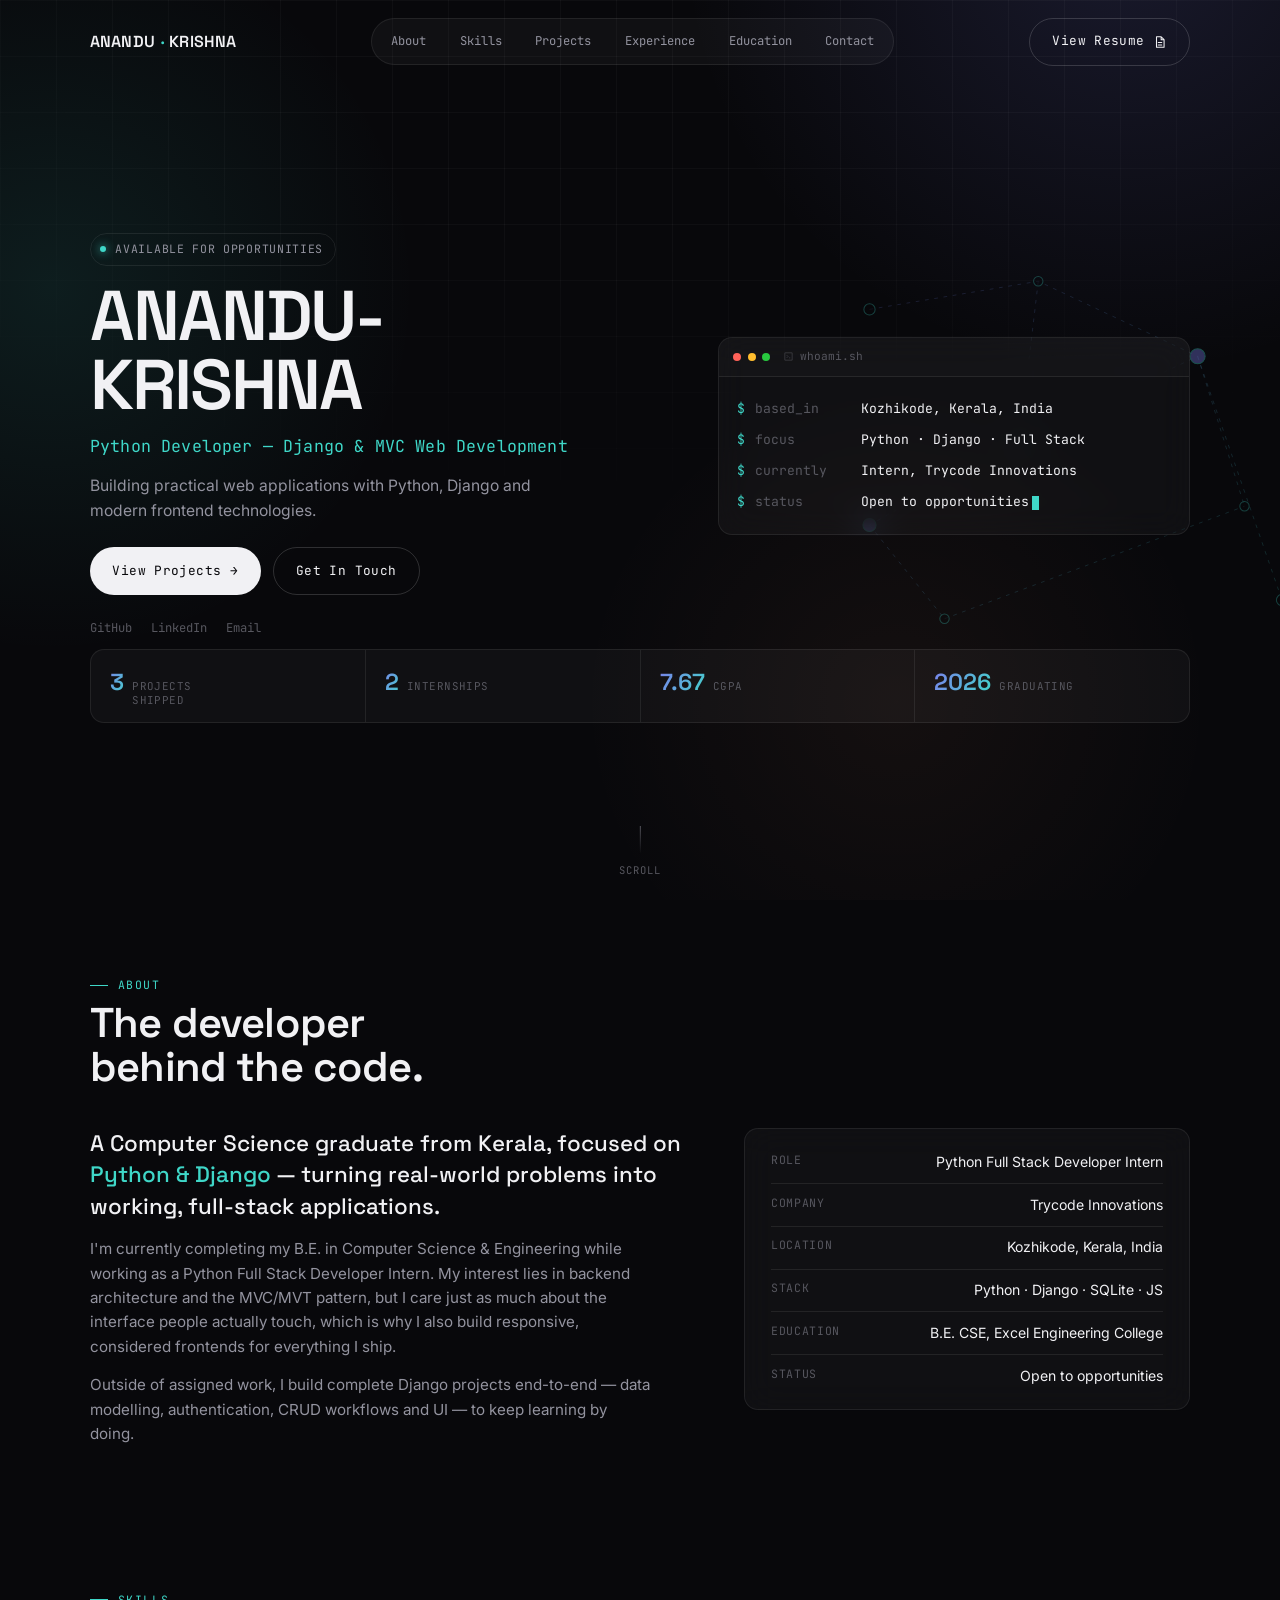
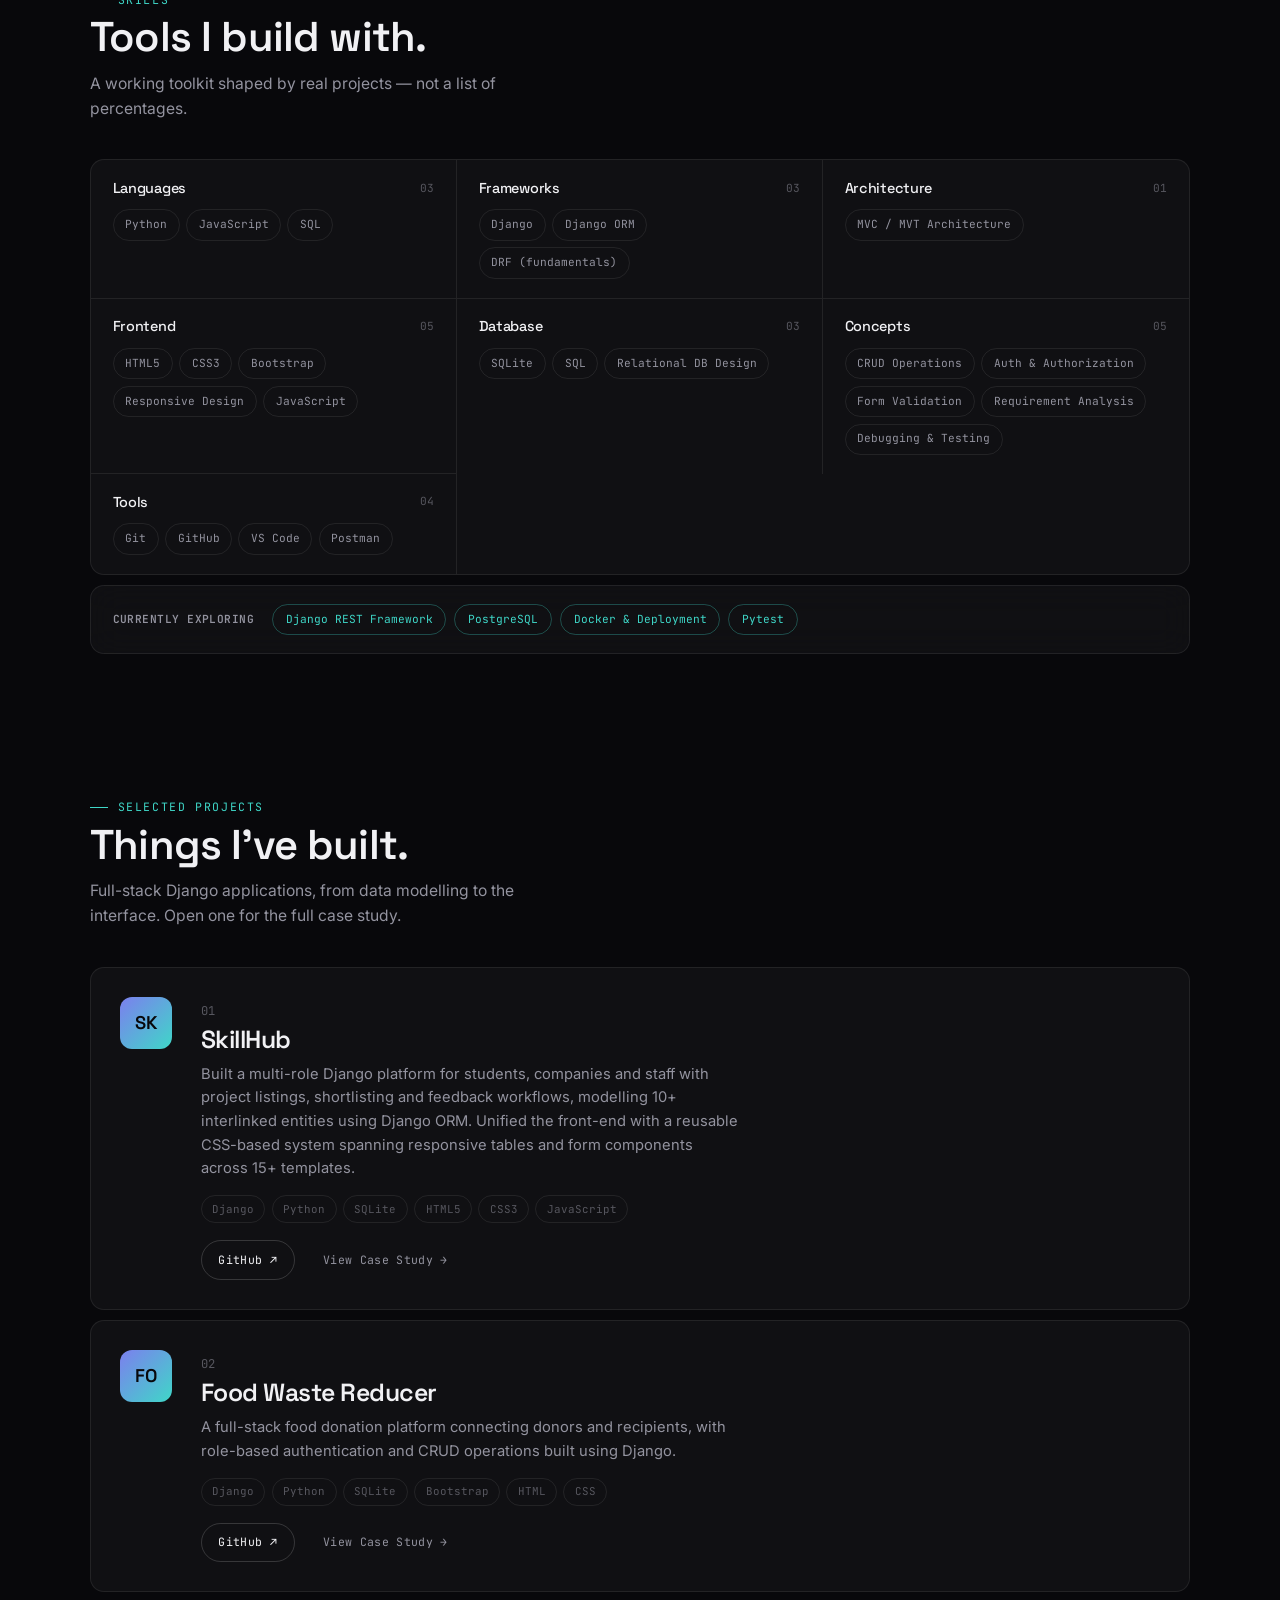
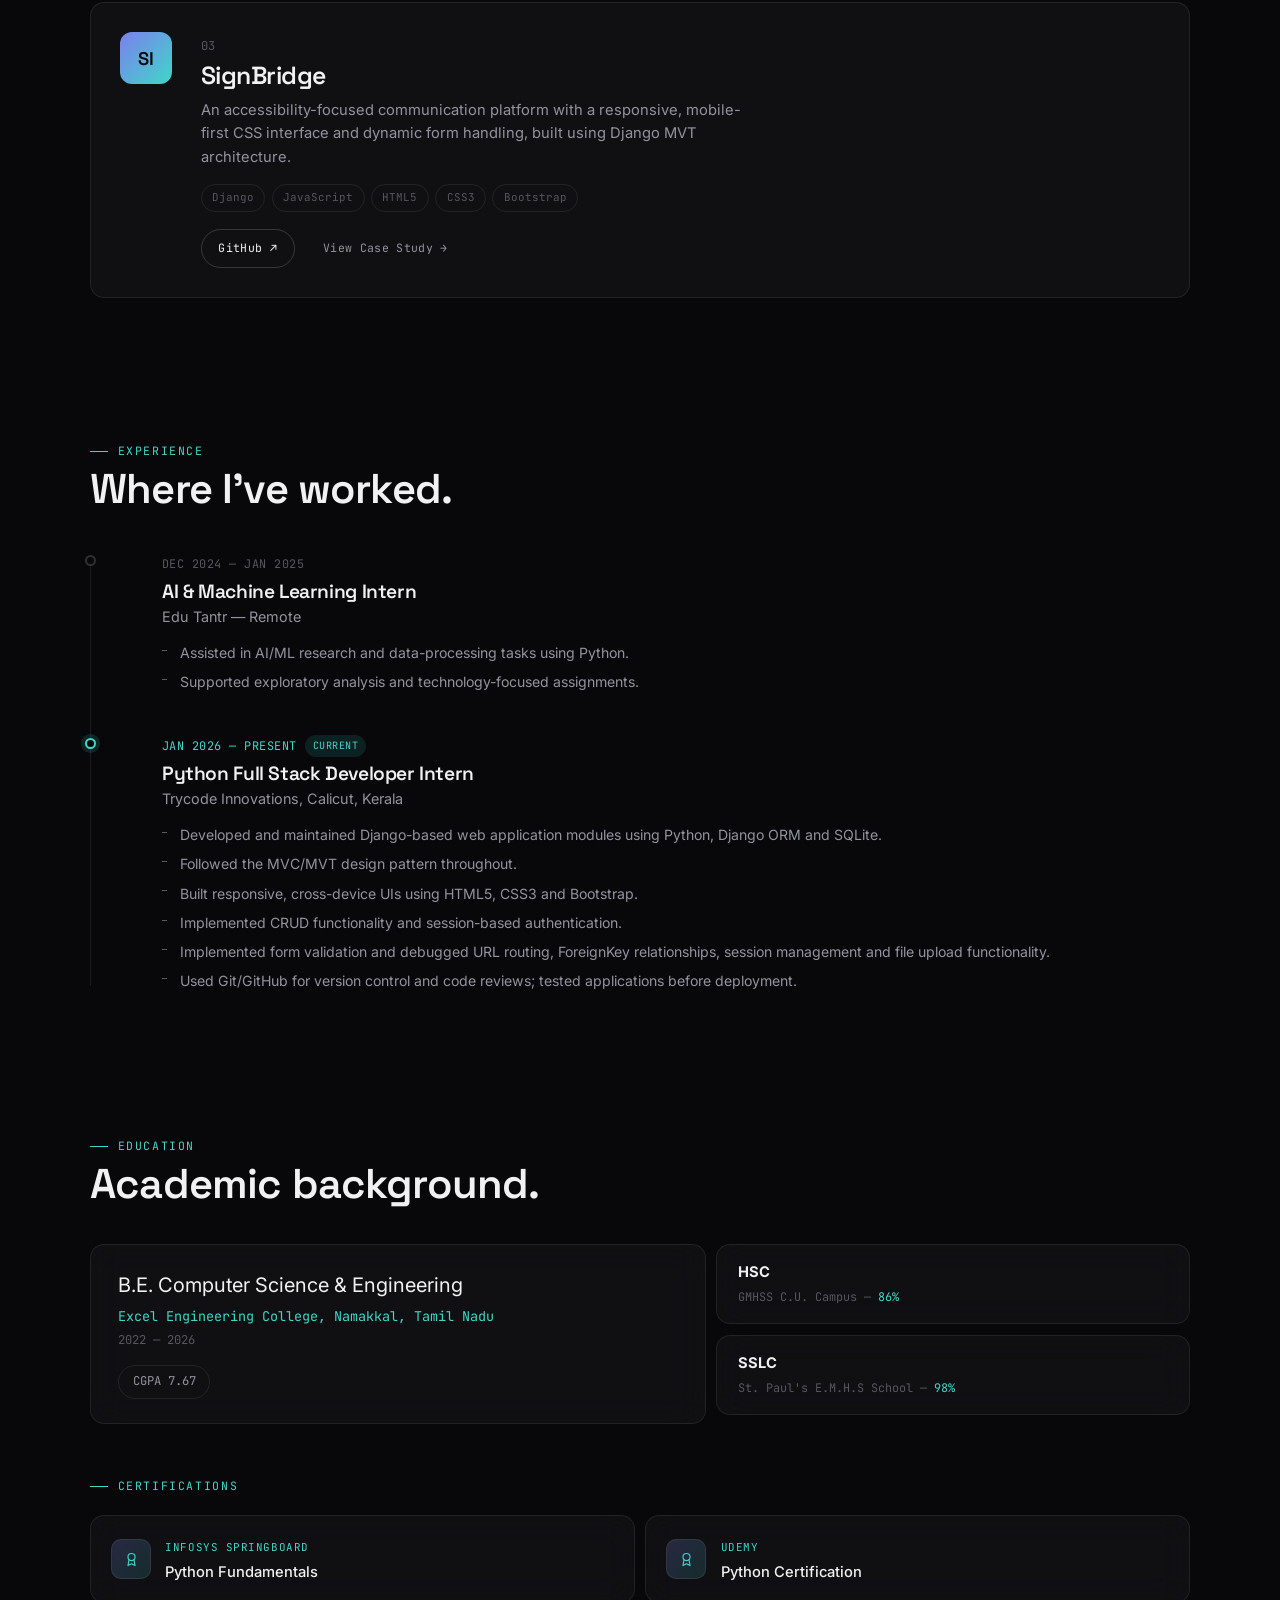
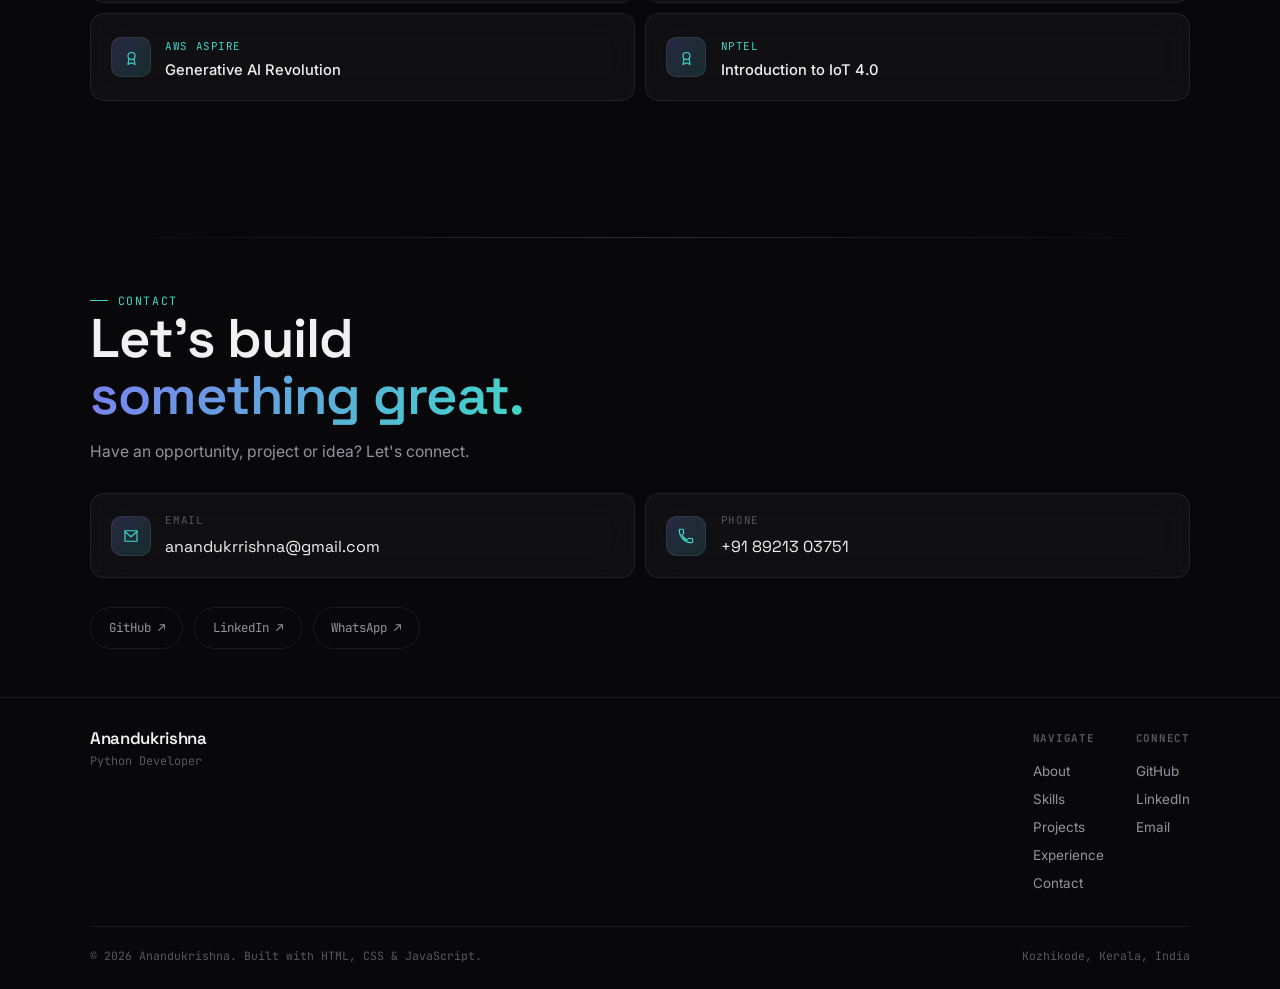
==== commit 0f41bce8: "Update3 portfolio" ====
--- a/index.html
+++ b/index.html
@@ -3,21 +3,21 @@
 <head>
 <meta charset="UTF-8">
 <meta name="viewport" content="width=device-width, initial-scale=1, viewport-fit=cover">
-<title>Anandu Krishna VP — Python Developer | Django & Full Stack Web Development</title>
-<meta name="description" content="Portfolio of Anandu Krishna VP, a Python developer specializing in Django and full-stack web development. Explore projects including SkillHub, Food Waste Reducer and SignBridge.">
-<meta name="author" content="Anandu Krishna VP">
+<title>Anandukrishna — Python Developer | Django &amp; Full Stack Web Development</title>
+<meta name="description" content="Portfolio of Anandukrishna, a Python developer specializing in Django and full-stack web development. Explore projects including SkillHub, Food Waste Reducer and SignBridge.">
+<meta name="author" content="Anandukrishna">
 <link rel="canonical" href="https://anandukrishnavp.example.com/">
 
 <!-- Open Graph -->
 <meta property="og:type" content="website">
-<meta property="og:title" content="Anandu Krishna VP — Python Developer">
+<meta property="og:title" content="Anandukrishna — Python Developer">
 <meta property="og:description" content="Python / Django developer building practical, full-stack web applications.">
 <meta property="og:url" content="https://anandukrishnavp.example.com/">
 <meta property="og:image" content="/assets/images/og-cover.jpg">
 
 <!-- Twitter -->
 <meta name="twitter:card" content="summary_large_image">
-<meta name="twitter:title" content="Anandu Krishna VP — Python Developer">
+<meta name="twitter:title" content="Anandukrishna — Python Developer">
 <meta name="twitter:description" content="Python / Django developer building practical, full-stack web applications.">
 <meta name="twitter:image" content="/assets/images/og-cover.jpg">
 
@@ -36,7 +36,7 @@
 {
   "@context": "https://schema.org",
   "@type": "Person",
-  "name": "Anandu Krishna VP",
+  "name": "Anandukrishna",
   "jobTitle": "Python Developer",
   "email": "mailto:anandukrrishna@gmail.com",
   "url": "https://anandukrishnavp.example.com/",
@@ -63,7 +63,7 @@
 
 <!-- ============ LOADER ============ -->
 <div id="loader" aria-hidden="true">
-  <div class="loader-name mono">ANANDU_KRISHNA.INIT</div>
+  <div class="loader-name mono">anandukrishna.init</div>
   <div class="loader-bar"><div class="loader-bar-fill" id="loader-fill"></div></div>
 </div>
 
@@ -73,7 +73,7 @@
 <!-- ============ NAVIGATION ============ -->
 <header id="navbar">
   <div class="wrap nav-inner">
-    <a href="#hero" class="nav-logo">ANANDU<span class="dot">.</span>KRISHNA</a>
+    <a href="#hero" class="nav-logo">ANANDU<span class="dot">·</span>KRISHNA</a>
     <nav class="nav-links" aria-label="Primary">
       <a href="#about" data-nav>About</a>
       <a href="#skills" data-nav>Skills</a>
@@ -83,9 +83,9 @@
       <a href="#contact" data-nav>Contact</a>
     </nav>
     <div class="nav-right">
-      <a href="assets/resume/Anandu_Krishna_VP_Python_Developer_Resume.pdf" download class="btn btn-outline">
-        Download Resume
-        <svg viewBox="0 0 24 24" fill="none" stroke="currentColor" stroke-width="1.8" stroke-linecap="round" stroke-linejoin="round"><path d="M12 3v12m0 0-4-4m4 4 4-4M5 21h14"/></svg>
+      <a href="assets/resume/Anandukrishna_Python_Developer_Resume.pdf" target="_blank" rel="noopener" class="btn btn-outline nav-resume">
+        <span class="nav-resume-full">View Resume</span><span class="nav-resume-short">Resume</span>
+        <svg viewBox="0 0 24 24" fill="none" stroke="currentColor" stroke-width="1.8" stroke-linecap="round" stroke-linejoin="round"><path d="M14 3v5h5M6 3h8l5 5v13H6z"/><path d="M9 13h6M9 17h6"/></svg>
       </a>
       <button class="nav-toggle" id="nav-toggle" aria-label="Open menu" aria-expanded="false" aria-controls="mobile-menu">
         <span></span><span></span><span></span>
@@ -96,18 +96,25 @@
 
 <!-- ============ MOBILE MENU ============ -->
 <div class="mobile-menu" id="mobile-menu" aria-hidden="true">
-  <nav aria-label="Mobile">
-    <a href="#about" data-nav-mobile>About</a>
-    <a href="#skills" data-nav-mobile>Skills</a>
-    <a href="#projects" data-nav-mobile>Projects</a>
-    <a href="#experience" data-nav-mobile>Experience</a>
-    <a href="#education" data-nav-mobile>Education</a>
-    <a href="#contact" data-nav-mobile>Contact</a>
+  <nav aria-label="Mobile" class="mobile-menu-nav">
+    <a href="#about" data-nav-mobile><span>About</span></a>
+    <a href="#skills" data-nav-mobile><span>Skills</span></a>
+    <a href="#projects" data-nav-mobile><span>Projects</span></a>
+    <a href="#experience" data-nav-mobile><span>Experience</span></a>
+    <a href="#education" data-nav-mobile><span>Education</span></a>
+    <a href="#contact" data-nav-mobile><span>Contact</span></a>
   </nav>
-  <div class="mobile-menu-foot">
-    <a href="https://github.com/anandukrishna-git" target="_blank" rel="noopener" class="btn btn-outline">GitHub</a>
-    <a href="https://linkedin.com/in/anandukrishnavp88" target="_blank" rel="noopener" class="btn btn-outline">LinkedIn</a>
+  <div class="mobile-menu-divider"></div>
+  <div class="mobile-menu-socials">
+    <a href="https://github.com/anandukrishna-git" target="_blank" rel="noopener">GitHub ↗</a>
+    <a href="https://linkedin.com/in/anandukrishnavp88" target="_blank" rel="noopener">LinkedIn ↗</a>
+    <a href="https://wa.me/918921303751" target="_blank" rel="noopener">WhatsApp ↗</a>
   </div>
+  <div class="mobile-menu-divider"></div>
+  <a href="assets/resume/Anandukrishna_Python_Developer_Resume.pdf" download class="btn btn-primary mobile-menu-resume">
+    Download Resume
+    <svg viewBox="0 0 24 24" fill="none" stroke="currentColor" stroke-width="1.8" stroke-linecap="round" stroke-linejoin="round"><path d="M12 3v12m0 0-4-4m4 4 4-4M5 21h14"/></svg>
+  </a>
 </div>
 
 <main id="main">
@@ -139,14 +146,14 @@
         <div class="hero-main">
           <div class="hero-status"><span class="status-dot"></span> AVAILABLE FOR OPPORTUNITIES</div>
           <h1 class="hero-name">
-            <span class="line">ANANDU</span>
+            <span class="line">ANANDU-</span>
             <span class="line">KRISHNA</span>
           </h1>
           <div class="hero-role mono">Python Developer — Django &amp; MVC Web Development</div>
           <p class="hero-desc">Building practical web applications with Python, Django and modern frontend technologies.</p>
           <div class="hero-cta">
             <a href="#projects" class="btn btn-primary">View Projects →</a>
-            <a href="assets/resume/Anandu_Krishna_VP_Python_Developer_Resume.pdf" download class="btn btn-outline">Download Resume ↓</a>
+            <a href="#contact" class="btn btn-outline">Get In Touch</a>
           </div>
           <div class="hero-socials">
             <a href="https://github.com/anandukrishna-git" target="_blank" rel="noopener">GitHub</a>
@@ -186,7 +193,7 @@
   <section id="about">
     <div class="wrap">
       <div class="section-head reveal">
-        <span class="eyebrow">01 — About</span>
+        <span class="eyebrow">About</span>
         <h2 class="section-title">The developer<br>behind the code.</h2>
       </div>
       <div class="about-grid">
@@ -211,7 +218,7 @@
   <section id="skills">
     <div class="wrap">
       <div class="section-head reveal">
-        <span class="eyebrow">02 — Skills</span>
+        <span class="eyebrow">Skills</span>
         <h2 class="section-title">Tools I build with.</h2>
         <p class="section-sub">A working toolkit shaped by real projects — not a list of percentages.</p>
       </div>
@@ -261,7 +268,7 @@
   <section id="projects">
     <div class="wrap">
       <div class="section-head reveal">
-        <span class="eyebrow">03 — Selected Projects</span>
+        <span class="eyebrow">Selected Projects</span>
         <h2 class="section-title">Things I've built.</h2>
         <p class="section-sub">Full-stack Django applications, from data modelling to the interface. Open one for the full case study.</p>
       </div>
@@ -273,7 +280,7 @@
   <section id="experience">
     <div class="wrap">
       <div class="section-head reveal">
-        <span class="eyebrow">04 — Experience</span>
+        <span class="eyebrow">Experience</span>
         <h2 class="section-title">Where I've worked.</h2>
       </div>
       <div class="timeline reveal">
@@ -312,7 +319,7 @@
   <section id="education">
     <div class="wrap">
       <div class="section-head reveal">
-        <span class="eyebrow">05 — Education</span>
+        <span class="eyebrow">Education</span>
         <h2 class="section-title">Academic background.</h2>
       </div>
       <div class="edu-grid">
@@ -334,7 +341,7 @@
         </div>
       </div>
 
-      <div class="section-head reveal" style="margin-top:3.5rem;">
+      <div class="section-head reveal cert-head">
         <span class="eyebrow">Certifications</span>
       </div>
       <div class="cert-grid" id="cert-grid"><!-- injected --></div>
@@ -344,8 +351,8 @@
   <!-- ============ CONTACT ============ -->
   <section id="contact">
     <div class="wrap">
-      <div class="divider reveal" style="margin-bottom:3.5rem;"></div>
-      <span class="eyebrow reveal">06 — Contact</span>
+      <div class="divider reveal contact-divider"></div>
+      <span class="eyebrow reveal">Contact</span>
       <h2 class="contact-headline reveal">Let's build<br><span class="gradient-text">something great.</span></h2>
       <p class="contact-sub reveal">Have an opportunity, project or idea? Let's connect.</p>
 
@@ -354,7 +361,7 @@
           <span class="contact-icon" aria-hidden="true">
             <svg viewBox="0 0 24 24" fill="none" stroke="currentColor" stroke-width="1.6" stroke-linecap="round" stroke-linejoin="round"><path d="M4 5h16v14H4z"/><path d="m4 6 8 7 8-7"/></svg>
           </span>
-          <span>
+          <span class="contact-card-text">
             <span class="contact-card-label">Email</span>
             <span class="contact-card-value">anandukrrishna@gmail.com</span>
           </span>
@@ -363,7 +370,7 @@
           <span class="contact-icon" aria-hidden="true">
             <svg viewBox="0 0 24 24" fill="none" stroke="currentColor" stroke-width="1.6" stroke-linecap="round" stroke-linejoin="round"><path d="M6.6 10.8a15.5 15.5 0 0 0 6.6 6.6l2.2-2.2a1 1 0 0 1 1-.25 11 11 0 0 0 3.4.55 1 1 0 0 1 1 1V20a1 1 0 0 1-1 1A17 17 0 0 1 3 4a1 1 0 0 1 1-1h3.5a1 1 0 0 1 1 1 11 11 0 0 0 .55 3.4 1 1 0 0 1-.25 1z"/></svg>
           </span>
-          <span>
+          <span class="contact-card-text">
             <span class="contact-card-label">Phone</span>
             <span class="contact-card-value">+91 89213 03751</span>
           </span>
@@ -373,6 +380,7 @@
       <div class="contact-socials reveal">
         <a class="social-pill" href="https://github.com/anandukrishna-git" target="_blank" rel="noopener">GitHub ↗</a>
         <a class="social-pill" href="https://linkedin.com/in/anandukrishnavp88" target="_blank" rel="noopener">LinkedIn ↗</a>
+        <a class="social-pill" href="https://wa.me/918921303751" target="_blank" rel="noopener">WhatsApp ↗</a>
       </div>
     </div>
   </section>
@@ -384,7 +392,7 @@
   <div class="wrap">
     <div class="footer-grid">
       <div class="footer-brand">
-        <h4>Anandu Krishna</h4>
+        <h4>Anandukrishna</h4>
         <p>Python Developer</p>
       </div>
       <div class="footer-links">
@@ -402,14 +410,10 @@
           <a href="https://linkedin.com/in/anandukrishnavp88" target="_blank" rel="noopener">LinkedIn</a>
           <a href="mailto:anandukrrishna@gmail.com">Email</a>
         </div>
-        <div class="footer-col">
-          <h6>Resume</h6>
-          <a href="assets/resume/Anandu_Krishna_VP_Python_Developer_Resume.pdf" download>Download PDF</a>
-        </div>
       </div>
     </div>
     <div class="footer-bottom">
-      <span>© <span id="year">2026</span> Anandu Krishna. Built with HTML, CSS &amp; JavaScript.</span>
+      <span>© <span id="year">2026</span> Anandukrishna. Built with HTML, CSS &amp; JavaScript.</span>
       <span>Kozhikode, Kerala, India</span>
     </div>
   </div>
--- a/css/style.css
+++ b/css/style.css
@@ -1,5 +1,5 @@
 /* ==========================================================================
-   ANANDU KRISHNA — PORTFOLIO
+   ANANDUKRISHNA — PORTFOLIO
    Design system + base styles
    ========================================================================== */
 
@@ -39,7 +39,7 @@
   /* radius */
   --r-s:8px;
   --r-m:14px;
-  --r-l:22px;
+  --r-l:20px;
   --r-pill:999px;
 
   /* type */
@@ -51,20 +51,23 @@
   --ease-out:cubic-bezier(.16,.84,.44,1);
   --ease-in-out:cubic-bezier(.65,0,.35,1);
   --dur-s:.2s;
-  --dur-m:.4s;
-  --dur-l:.7s;
+  --dur-m:.35s;
+  --dur-l:.6s;
 
   /* spacing rhythm */
   --space-3xs:.25rem;
   --space-2xs:.5rem;
-  --space-xs:.75rem;
-  --space-sm:1.1rem;
-  --space-md:1.75rem;
-  --space-lg:2.5rem;
-  --space-xl:3.5rem;
-  --space-2xl:5rem;
-
-  --section-pad:clamp(3.25rem,6.5vw,5.5rem);
+  --space-xs:.65rem;
+  --space-sm:1rem;
+  --space-md:1.5rem;
+  --space-lg:2.1rem;
+  --space-xl:2.8rem;
+  --space-2xl:3.75rem;
+
+  /* the small, consistent gap used between stacked independent cards */
+  --card-gap:.65rem;
+
+  --section-pad:clamp(2.5rem,5.5vw,4.25rem);
 }
 
 /* ---------------------------------------------------------------------- */
@@ -111,17 +114,17 @@
 .bg-field{
   position:fixed;inset:0;z-index:-2;pointer-events:none;
   background:
-    radial-gradient(58vw 58vw at 88% -8%, rgba(var(--accent-rgb),.14), transparent 60%),
-    radial-gradient(46vw 46vw at 4% 32%, rgba(var(--accent-2-rgb),.09), transparent 62%),
+    radial-gradient(58vw 58vw at 88% -8%, rgba(var(--accent-rgb),.15), transparent 60%),
+    radial-gradient(46vw 46vw at 4% 32%, rgba(var(--accent-2-rgb),.1), transparent 62%),
     radial-gradient(38vw 38vw at 70% 78%, rgba(var(--signal-rgb),.05), transparent 65%),
     var(--bg);
 }
 .bg-grid{
   position:fixed;inset:0;z-index:-1;pointer-events:none;
   background-image:
-    linear-gradient(rgba(255,255,255,.028) 1px, transparent 1px),
-    linear-gradient(90deg, rgba(255,255,255,.028) 1px, transparent 1px);
-  background-size:64px 64px;
+    linear-gradient(rgba(255,255,255,.03) 1px, transparent 1px),
+    linear-gradient(90deg, rgba(255,255,255,.03) 1px, transparent 1px);
+  background-size:56px 56px;
   mask-image:radial-gradient(85% 65% at 50% 0%, #000 40%, transparent 92%);
   -webkit-mask-image:radial-gradient(85% 65% at 50% 0%, #000 40%, transparent 92%);
 }
@@ -131,14 +134,14 @@
 /* ---------------------------------------------------------------------- */
 .eyebrow{
   font-family:var(--font-mono);
-  font-size:.75rem;
+  font-size:.72rem;
   letter-spacing:.14em;
   text-transform:uppercase;
   color:var(--accent-2);
   display:inline-flex;align-items:center;gap:.6rem;
 }
 .eyebrow::before{
-  content:'';width:20px;height:1px;background:var(--accent-2);display:inline-block;
+  content:'';width:18px;height:1px;background:var(--accent-2);display:inline-block;
 }
 h1,h2,h3,h4{
   font-family:var(--font-display);
@@ -148,14 +151,14 @@
   color:var(--text-1);
 }
 .section-title{
-  font-size:clamp(1.9rem,4.2vw,2.9rem);
-  margin-top:.5rem;
+  font-size:clamp(1.7rem,3.8vw,2.6rem);
+  margin-top:.4rem;
 }
 .section-sub{
   color:var(--text-2);
   max-width:48ch;
-  font-size:1rem;
-  margin-top:.85rem;
+  font-size:.98rem;
+  margin-top:.7rem;
 }
 .mono{font-family:var(--font-mono);}
 .gradient-text{
@@ -177,7 +180,7 @@
   padding:var(--section-pad) 0;
 }
 .section-head{
-  margin-bottom:clamp(2rem,4.5vw,3rem);
+  margin-bottom:clamp(1.6rem,3.5vw,2.4rem);
 }
 .glass{
   background:var(--surface);
@@ -196,11 +199,11 @@
 /* ---------------------------------------------------------------------- */
 .btn{
   position:relative;
-  display:inline-flex;align-items:center;justify-content:center;gap:.55rem;
+  display:inline-flex;align-items:center;justify-content:center;gap:.5rem;
   font-family:var(--font-mono);
-  font-size:.82rem;
+  font-size:.8rem;
   letter-spacing:.03em;
-  padding:.9rem 1.5rem;
+  padding:.8rem 1.4rem;
   border-radius:var(--r-pill);
   transition:transform var(--dur-s) var(--ease-out),border-color var(--dur-s),background var(--dur-s),color var(--dur-s),box-shadow var(--dur-s);
   white-space:nowrap;
@@ -217,11 +220,11 @@
 .btn-outline:hover{border-color:var(--accent-2);color:var(--accent-2);transform:translateY(-2px);}
 .btn-ghost{
   color:var(--text-2);
-  font-size:.82rem;
-  padding:.9rem .2rem;
+  font-size:.8rem;
+  padding:.8rem .2rem;
 }
 .btn-ghost:hover{color:var(--text-1);}
-.btn svg{width:15px;height:15px;flex:none;}
+.btn svg{width:14px;height:14px;flex:none;}
 
 /* ---------------------------------------------------------------------- */
 /* Loader                                                                   */
@@ -229,18 +232,18 @@
 #loader{
   position:fixed;inset:0;z-index:9999;
   background:var(--bg);
-  display:flex;flex-direction:column;align-items:center;justify-content:center;gap:1.2rem;
+  display:flex;flex-direction:column;align-items:center;justify-content:center;gap:1.1rem;
   transition:opacity var(--dur-l) var(--ease-in-out),visibility var(--dur-l);
 }
 #loader.hidden{opacity:0;visibility:hidden;pointer-events:none;}
 .loader-name{
   font-family:var(--font-mono);
   font-size:.85rem;
-  letter-spacing:.28em;
+  letter-spacing:.24em;
   color:var(--text-2);
 }
 .loader-bar{
-  width:min(180px,50vw);height:2px;background:var(--border);border-radius:2px;overflow:hidden;
+  width:min(160px,45vw);height:2px;background:var(--border);border-radius:2px;overflow:hidden;
 }
 .loader-bar-fill{
   height:100%;width:0%;
@@ -262,20 +265,21 @@
 /* ---------------------------------------------------------------------- */
 #navbar{
   position:fixed;top:0;left:0;right:0;z-index:800;
-  padding:1.25rem 0;
+  padding:1.1rem 0;
   transition:padding var(--dur-m) var(--ease-out),background var(--dur-m),border-color var(--dur-m);
 }
 #navbar.scrolled{
-  padding:.75rem 0;
+  padding:.7rem 0;
   background:var(--overlay);
   backdrop-filter:blur(14px);
   -webkit-backdrop-filter:blur(14px);
   border-bottom:1px solid var(--border);
 }
-.nav-inner{display:flex;align-items:center;justify-content:space-between;gap:2rem;}
+.nav-inner{display:flex;align-items:center;justify-content:space-between;gap:1rem;}
 .nav-logo{
   font-family:var(--font-display);font-weight:600;font-size:1rem;letter-spacing:.01em;
-  display:inline-flex;align-items:center;gap:.5rem;
+  display:inline-flex;align-items:center;gap:.35rem;flex:none;
+  white-space:nowrap;
 }
 .nav-logo .dot{color:var(--accent-2);}
 .nav-links{
@@ -283,50 +287,61 @@
   background:var(--surface);
   border:1px solid var(--border);
   border-radius:var(--r-pill);
-  padding:.35rem;
+  padding:.3rem;
+  flex:none;
 }
 .nav-links a{
-  font-family:var(--font-mono);font-size:.78rem;color:var(--text-2);
-  padding:.5rem .95rem;border-radius:var(--r-pill);
+  font-family:var(--font-mono);font-size:.76rem;color:var(--text-2);
+  padding:.48rem .9rem;border-radius:var(--r-pill);
   transition:color var(--dur-s),background var(--dur-s);
 }
 .nav-links a:hover{color:var(--text-1);}
 .nav-links a.active{color:var(--bg);background:var(--text-1);}
-.nav-right{display:flex;align-items:center;gap:.9rem;}
+.nav-right{display:flex;align-items:center;gap:.65rem;flex:none;}
+
+.nav-resume-short{display:none;}
 
 .nav-toggle{
-  display:none;width:40px;height:40px;border-radius:50%;border:1px solid var(--border);
+  display:none;width:38px;height:38px;border-radius:50%;border:1px solid var(--border);
   align-items:center;justify-content:center;flex-direction:column;gap:5px;
-  flex:none;
-}
-.nav-toggle span{width:15px;height:1.5px;background:var(--text-1);transition:transform var(--dur-s),opacity var(--dur-s);}
-.nav-toggle.open span:nth-child(1){transform:translateY(6.5px) rotate(45deg);}
+  flex:none;background:var(--surface);
+  transition:border-color var(--dur-s);
+}
+.nav-toggle span{width:14px;height:1.5px;background:var(--text-1);transition:transform var(--dur-s),opacity var(--dur-s);}
+.nav-toggle.open span:nth-child(1){transform:translateY(6px) rotate(45deg);}
 .nav-toggle.open span:nth-child(2){opacity:0;}
-.nav-toggle.open span:nth-child(3){transform:translateY(-6.5px) rotate(-45deg);}
-
+.nav-toggle.open span:nth-child(3){transform:translateY(-6px) rotate(-45deg);}
+
+/* ---------------------------------------------------------------------- */
+/* Mobile menu — compact, intentional, not a stretched desktop nav        */
+/* ---------------------------------------------------------------------- */
 .mobile-menu{
   position:fixed;inset:0;z-index:790;
   background:var(--overlay);
   backdrop-filter:blur(18px);
   -webkit-backdrop-filter:blur(18px);
   display:flex;flex-direction:column;justify-content:center;
-  padding:2rem clamp(1.25rem,6vw,3rem);
+  padding:6.5rem clamp(1.25rem,6vw,3rem) 2.5rem;
   opacity:0;visibility:hidden;
-  transform:translateY(-12px);
+  transform:translateY(-10px);
   transition:opacity var(--dur-m) var(--ease-in-out),transform var(--dur-m) var(--ease-in-out),visibility var(--dur-m);
 }
 .mobile-menu.open{opacity:1;visibility:visible;transform:translateY(0);}
-.mobile-menu nav{display:flex;flex-direction:column;gap:.1rem;}
-.mobile-menu a{
-  font-family:var(--font-display);font-size:1.9rem;padding:.7rem 0;
-  color:var(--text-2);border-bottom:1px solid var(--border);
+.mobile-menu-nav{display:flex;flex-direction:column;gap:.15rem;}
+.mobile-menu-nav a{
+  font-family:var(--font-display);font-size:1.5rem;padding:.65rem 0;
+  color:var(--text-2);
   transition:color var(--dur-s),padding-left var(--dur-s) var(--ease-out);
   display:flex;align-items:center;justify-content:space-between;
 }
-.mobile-menu a::after{content:'→';font-family:var(--font-mono);font-size:1.1rem;opacity:0;transition:opacity var(--dur-s);}
-.mobile-menu a:hover,.mobile-menu a:active,.mobile-menu a.active{color:var(--text-1);padding-left:.4rem;}
-.mobile-menu a:hover::after,.mobile-menu a.active::after{opacity:1;color:var(--accent-2);}
-.mobile-menu-foot{display:flex;gap:1rem;margin-top:2rem;flex-wrap:wrap;}
+.mobile-menu-nav a::after{content:'→';font-family:var(--font-mono);font-size:1rem;opacity:0;transition:opacity var(--dur-s);}
+.mobile-menu-nav a:hover,.mobile-menu-nav a:active,.mobile-menu-nav a.active{color:var(--text-1);padding-left:.3rem;}
+.mobile-menu-nav a:hover::after,.mobile-menu-nav a.active::after{opacity:1;color:var(--accent-2);}
+.mobile-menu-divider{height:1px;background:var(--border);margin:1.4rem 0;flex:none;}
+.mobile-menu-socials{display:flex;gap:1.3rem;flex-wrap:wrap;font-family:var(--font-mono);font-size:.8rem;}
+.mobile-menu-socials a{color:var(--text-2);transition:color var(--dur-s);}
+.mobile-menu-socials a:hover{color:var(--accent-2);}
+.mobile-menu-resume{width:100%;}
 
 /* ---------------------------------------------------------------------- */
 /* Hero                                                                     */
@@ -334,26 +349,26 @@
 #hero{
   min-height:100svh;
   display:flex;align-items:center;
-  padding-top:6.5rem;padding-bottom:3rem;
+  padding-top:5.5rem;padding-bottom:2rem;
   position:relative;
   overflow:hidden;
 }
 .hero-grid{
-  display:grid;grid-template-columns:1.1fr .9fr;gap:clamp(2rem,5vw,4rem);align-items:center;
+  display:grid;grid-template-columns:1.1fr .9fr;gap:clamp(1.6rem,4vw,3.2rem);align-items:center;
   position:relative;z-index:1;
 }
 .hero-status{
   display:inline-flex;align-items:center;gap:.6rem;
-  font-family:var(--font-mono);font-size:.76rem;letter-spacing:.06em;
-  color:var(--text-2);margin-bottom:1.4rem;
-  padding:.4rem .8rem .4rem .6rem;
+  font-family:var(--font-mono);font-size:.72rem;letter-spacing:.06em;
+  color:var(--text-2);margin-bottom:1rem;
+  padding:.38rem .75rem .38rem .55rem;
   border:1px solid var(--border);border-radius:var(--r-pill);
 }
 .status-dot{width:6px;height:6px;border-radius:50%;background:var(--accent-2);box-shadow:0 0 10px var(--accent-2);
   animation:pulse-dot 2s ease-in-out infinite;flex:none;}
 @keyframes pulse-dot{0%,100%{opacity:1;}50%{opacity:.35;}}
 .hero-name{
-  font-size:clamp(2.6rem,6.4vw,4.8rem);
+  font-size:clamp(2.4rem,5.8vw,4.4rem);
   font-weight:600;
   line-height:.98;
   letter-spacing:-.03em;
@@ -361,46 +376,46 @@
 .hero-name .line{display:block;}
 .hero-role{
   font-family:var(--font-mono);
-  font-size:clamp(.95rem,1.4vw,1.15rem);
+  font-size:clamp(.9rem,1.3vw,1.08rem);
   color:var(--accent-2);
-  margin-top:1.1rem;
+  margin-top:.85rem;
   letter-spacing:.01em;
 }
 .hero-desc{
   color:var(--text-2);
   max-width:50ch;
-  margin-top:1rem;
-  font-size:1.02rem;
-}
-.hero-cta{display:flex;flex-wrap:wrap;gap:.85rem;margin-top:2rem;}
+  margin-top:.8rem;
+  font-size:.98rem;
+}
+.hero-cta{display:flex;flex-wrap:wrap;gap:.75rem;margin-top:1.5rem;}
 .hero-socials{
-  display:flex;gap:1.3rem;margin-top:2rem;
-  font-family:var(--font-mono);font-size:.78rem;
+  display:flex;gap:1.2rem;margin-top:1.5rem;
+  font-family:var(--font-mono);font-size:.76rem;
 }
 .hero-socials a{color:var(--text-3);position:relative;transition:color var(--dur-s);}
 .hero-socials a:hover{color:var(--accent-2);}
 
-/* Terminal / whoami panel */
+/* Terminal / whoami panel — kept compact */
 .terminal{padding:0;overflow:hidden;position:relative;}
 .terminal-bar{
   display:flex;align-items:center;gap:.4rem;
-  padding:.8rem 1rem;border-bottom:1px solid var(--border);
+  padding:.65rem .9rem;border-bottom:1px solid var(--border);
   background:rgba(255,255,255,.015);
 }
 .terminal-bar .dots{display:flex;gap:.4rem;}
-.terminal-bar .dots span{width:9px;height:9px;border-radius:50%;background:var(--border-strong);}
+.terminal-bar .dots span{width:8px;height:8px;border-radius:50%;background:var(--border-strong);}
 .terminal-bar .dots span:nth-child(1){background:#ff6259;}
 .terminal-bar .dots span:nth-child(2){background:#ffbd2e;}
 .terminal-bar .dots span:nth-child(3){background:#28c93f;}
 .terminal-title{
-  margin-left:.5rem;font-family:var(--font-mono);font-size:.72rem;color:var(--text-3);
+  margin-left:.4rem;font-family:var(--font-mono);font-size:.7rem;color:var(--text-3);
   display:flex;align-items:center;gap:.4rem;
 }
-.terminal-title svg{width:12px;height:12px;opacity:.7;}
-.terminal-body{padding:1.35rem 1.3rem 1.5rem;font-family:var(--font-mono);font-size:.85rem;}
-.terminal-row{display:flex;gap:.7rem;padding:.5rem 0;flex-wrap:wrap;align-items:baseline;}
+.terminal-title svg{width:11px;height:11px;opacity:.7;}
+.terminal-body{padding:.95rem 1.1rem 1.05rem;font-family:var(--font-mono);font-size:.82rem;}
+.terminal-row{display:flex;gap:.65rem;padding:.32rem 0;flex-wrap:wrap;align-items:baseline;}
 .terminal-row .prompt{color:var(--accent-2);flex:none;user-select:none;}
-.terminal-row .key{color:var(--text-3);min-width:6.5rem;}
+.terminal-row .key{color:var(--text-3);min-width:6rem;}
 .terminal-row .val{color:var(--text-1);}
 .terminal-cursor{
   display:inline-block;width:7px;height:1.05em;background:var(--accent-2);
@@ -410,22 +425,20 @@
 @keyframes blink-cursor{0%,100%{opacity:1;}50%{opacity:0;}}
 
 .hero-scroll-cue{
-  position:absolute;bottom:1.6rem;left:50%;transform:translateX(-50%);
-  display:flex;flex-direction:column;align-items:center;gap:.55rem;
-  color:var(--text-3);font-family:var(--font-mono);font-size:.68rem;letter-spacing:.1em;
+  position:absolute;bottom:1.3rem;left:50%;transform:translateX(-50%);
+  display:flex;flex-direction:column;align-items:center;gap:.5rem;
+  color:var(--text-3);font-family:var(--font-mono);font-size:.66rem;letter-spacing:.1em;
   z-index:1;
 }
-.scroll-line{width:1px;height:32px;background:linear-gradient(var(--text-3),transparent);
+.scroll-line{width:1px;height:28px;background:linear-gradient(var(--text-3),transparent);
   animation:scroll-cue 2s ease-in-out infinite;}
 @keyframes scroll-cue{0%{transform:scaleY(0);transform-origin:top;}50%{transform:scaleY(1);transform-origin:top;}
   50.1%{transform-origin:bottom;}100%{transform:scaleY(0);transform-origin:bottom;}}
 
-/* Hero schema graphic — signature ambient element: an ER-diagram style
-   node/edge graphic drifting behind the terminal panel, echoing the
-   interlinked Django models this developer builds. Pure SVG + CSS. */
+/* Hero schema graphic — signature ambient element */
 .hero-schema{
   position:absolute;top:50%;right:-6%;transform:translateY(-50%);
-  width:min(640px,60vw);opacity:.55;z-index:0;pointer-events:none;
+  width:min(600px,58vw);opacity:.5;z-index:0;pointer-events:none;
 }
 .hero-schema .edge{
   stroke:url(#schemaGrad);stroke-width:1;fill:none;opacity:.35;
@@ -441,10 +454,11 @@
 @keyframes node-pulse{0%,100%{opacity:.4;}50%{opacity:.9;}}
 
 /* ---------------------------------------------------------------------- */
-/* Stats — single horizontal row                                          */
+/* Stats — single horizontal row on desktop                               */
 /* ---------------------------------------------------------------------- */
 .stats-row{
   display:flex;
+  margin-top:var(--card-gap);
   border:1px solid var(--border);
   border-radius:var(--r-m);
   overflow:hidden;
@@ -452,40 +466,40 @@
 }
 .stat-cell{
   flex:1;
-  display:flex;align-items:baseline;gap:.55rem;
-  padding:1.1rem 1.4rem;
+  display:flex;align-items:baseline;gap:.5rem;
+  padding:.9rem 1.2rem;
   border-right:1px solid var(--border);
   transition:background var(--dur-s);
 }
 .stat-cell:last-child{border-right:none;}
 .stat-cell:hover{background:var(--surface-hover);}
 .stat-num{
-  font-family:var(--font-display);font-size:1.6rem;font-weight:600;
+  font-family:var(--font-display);font-size:1.45rem;font-weight:600;
   background:linear-gradient(120deg,var(--accent),var(--accent-2));
   -webkit-background-clip:text;background-clip:text;color:transparent;
   flex:none;
 }
-.stat-label{color:var(--text-3);font-size:.72rem;font-family:var(--font-mono);letter-spacing:.04em;
+.stat-label{color:var(--text-3);font-size:.68rem;font-family:var(--font-mono);letter-spacing:.04em;
   text-transform:uppercase;line-height:1.3;}
 
 /* ---------------------------------------------------------------------- */
 /* About                                                                     */
 /* ---------------------------------------------------------------------- */
 .about-grid{
-  display:grid;grid-template-columns:1.15fr .85fr;gap:clamp(2rem,5vw,4rem);align-items:start;
+  display:grid;grid-template-columns:1.15fr .85fr;gap:clamp(1.6rem,4vw,3.2rem);align-items:start;
 }
 .about-lead{
   font-family:var(--font-display);font-weight:500;
-  font-size:clamp(1.2rem,2.1vw,1.55rem);
+  font-size:clamp(1.1rem,2vw,1.4rem);
   line-height:1.42;color:var(--text-1);
 }
 .about-lead em{font-style:normal;color:var(--accent-2);}
-.about-copy{color:var(--text-2);margin-top:1.1rem;max-width:56ch;font-size:.98rem;}
-.about-panel{padding:1.9rem 2rem;}
-.about-panel-row{display:flex;justify-content:space-between;gap:1rem;padding:.75rem 0;border-bottom:1px solid var(--border);font-size:.9rem;}
+.about-copy{color:var(--text-2);margin-top:.9rem;max-width:56ch;font-size:.95rem;}
+.about-panel{padding:1.4rem 1.6rem;}
+.about-panel-row{display:flex;justify-content:space-between;gap:1rem;padding:.6rem 0;border-bottom:1px solid var(--border);font-size:.88rem;}
 .about-panel-row:first-child{padding-top:0;}
 .about-panel-row:last-child{border-bottom:none;padding-bottom:0;}
-.about-panel-row span:first-child{color:var(--text-3);font-family:var(--font-mono);font-size:.74rem;text-transform:uppercase;letter-spacing:.06em;}
+.about-panel-row span:first-child{color:var(--text-3);font-family:var(--font-mono);font-size:.72rem;text-transform:uppercase;letter-spacing:.06em;flex:none;}
 .about-panel-row span:last-child{color:var(--text-1);text-align:right;}
 
 /* ---------------------------------------------------------------------- */
@@ -501,88 +515,79 @@
   background:var(--surface);
 }
 .skill-group{
-  padding:1.5rem 1.6rem;
+  padding:1.2rem 1.35rem;
   border-right:1px solid var(--border);
   border-bottom:1px solid var(--border);
 }
 .skill-group:nth-child(3n){border-right:none;}
 .skill-group:nth-last-child(-n+3){border-bottom:none;}
 .skill-group-head{
-  display:flex;align-items:center;justify-content:space-between;margin-bottom:.9rem;
-}
-.skill-group-head h4{font-size:.92rem;font-weight:500;color:var(--text-1);}
-.skill-group-head .count{font-family:var(--font-mono);color:var(--text-3);font-size:.72rem;}
-.skill-tags{display:flex;flex-wrap:wrap;gap:.45rem;}
+  display:flex;align-items:center;justify-content:space-between;margin-bottom:.75rem;
+}
+.skill-group-head h4{font-size:.9rem;font-weight:500;color:var(--text-1);}
+.skill-group-head .count{font-family:var(--font-mono);color:var(--text-3);font-size:.7rem;}
+.skill-tags{display:flex;flex-wrap:wrap;gap:.4rem;}
 .skill-tag{
-  padding:.4rem .8rem;border:1px solid var(--border);border-radius:var(--r-pill);
-  font-family:var(--font-mono);font-size:.72rem;color:var(--text-2);
+  padding:.36rem .72rem;border:1px solid var(--border);border-radius:var(--r-pill);
+  font-family:var(--font-mono);font-size:.7rem;color:var(--text-2);
   transition:border-color var(--dur-s),color var(--dur-s),transform var(--dur-s) var(--ease-out);
 }
 .skill-tag:hover{border-color:var(--accent-2);color:var(--text-1);transform:translateY(-2px);}
 
 .learning-card{
-  margin-top:1.5rem;padding:1.3rem 1.6rem;
-  display:flex;align-items:center;gap:1.2rem;flex-wrap:wrap;
+  margin-top:var(--card-gap);padding:1.1rem 1.35rem;
+  display:flex;align-items:center;gap:1.1rem;flex-wrap:wrap;
 }
 .learning-card h4{
-  font-size:.72rem;color:var(--text-2);font-family:var(--font-mono);letter-spacing:.04em;
+  font-size:.7rem;color:var(--text-2);font-family:var(--font-mono);letter-spacing:.04em;
   text-transform:uppercase;flex:none;
 }
 .learning-tags{display:flex;gap:.5rem;flex-wrap:wrap;}
 .learning-tags span{
-  padding:.4rem .85rem;border-radius:var(--r-pill);font-family:var(--font-mono);font-size:.72rem;
+  padding:.36rem .8rem;border-radius:var(--r-pill);font-family:var(--font-mono);font-size:.7rem;
   color:var(--accent-2);border:1px solid rgba(var(--accent-2-rgb),.3);
 }
 
 /* ---------------------------------------------------------------------- */
-/* Projects                                                                     */
-/* ---------------------------------------------------------------------- */
-.project-list{display:flex;flex-direction:column;}
+/* Projects — compact info-forward rows, no oversized image placeholder   */
+/* ---------------------------------------------------------------------- */
+.project-list{display:flex;flex-direction:column;gap:var(--card-gap);}
 .project-card{
-  position:relative;border-top:1px solid var(--border);
-  padding:clamp(1.8rem,4vw,2.6rem) 0;
-  display:grid;grid-template-columns:.5fr 1fr;gap:clamp(1.6rem,4vw,3rem);align-items:center;
+  position:relative;
+  padding:clamp(1.3rem,3vw,1.8rem);
+  display:grid;grid-template-columns:auto 1fr;gap:clamp(1rem,3vw,1.8rem);align-items:start;
   cursor:pointer;
-  transition:transform var(--dur-m) var(--ease-out);
-  border-radius:var(--r-s);
-}
-.project-card:hover,.project-card:focus-visible{transform:translateY(-3px);}
-.project-list .project-card:last-child{border-bottom:1px solid var(--border);}
-.project-visual{
-  position:relative;aspect-ratio:4/3;border-radius:var(--r-m);overflow:hidden;
-  background:linear-gradient(135deg, rgba(var(--accent-rgb),.16), rgba(var(--accent-2-rgb),.09));
+  transition:transform var(--dur-m) var(--ease-out),border-color var(--dur-s);
+  border-radius:var(--r-m);
   border:1px solid var(--border);
-}
-.project-visual .ph{
-  position:absolute;inset:0;display:flex;flex-direction:column;align-items:center;justify-content:center;gap:.6rem;
-  font-family:var(--font-mono);color:var(--text-3);
-}
-.project-visual .ph-mark{
-  width:48px;height:48px;border-radius:12px;
+  background:var(--surface);
+}
+.project-card:hover,.project-card:focus-visible{transform:translateY(-3px);border-color:var(--border-strong);}
+.project-mark{
+  flex:none;width:52px;height:52px;border-radius:12px;
   display:flex;align-items:center;justify-content:center;
-  font-family:var(--font-display);font-weight:600;font-size:1.1rem;
+  font-family:var(--font-display);font-weight:600;font-size:1.15rem;
   background:linear-gradient(135deg,var(--accent),var(--accent-2));color:var(--bg);
 }
-.project-visual .ph-label{font-size:.66rem;letter-spacing:.06em;text-transform:uppercase;}
-.project-visual img{position:absolute;inset:0;width:100%;height:100%;object-fit:cover;transition:transform .5s var(--ease-out);}
-.project-card:hover .project-visual img{transform:scale(1.05);}
-.project-num{font-family:var(--font-mono);color:var(--text-3);font-size:.8rem;}
+.project-info{min-width:0;}
+.project-num{font-family:var(--font-mono);color:var(--text-3);font-size:.76rem;}
 .project-name{
-  font-size:clamp(1.4rem,2.6vw,2rem);margin-top:.4rem;
+  font-size:clamp(1.2rem,2.2vw,1.55rem);margin-top:.3rem;
   transition:color var(--dur-s);
 }
 .project-card:hover .project-name{color:var(--accent-2);}
-.project-desc{color:var(--text-2);max-width:58ch;margin-top:.8rem;font-size:.95rem;}
-.project-tags{display:flex;flex-wrap:wrap;gap:.45rem;margin-top:1.1rem;}
+.project-desc{color:var(--text-2);max-width:60ch;margin-top:.6rem;font-size:.92rem;}
+.project-tags{display:flex;flex-wrap:wrap;gap:.4rem;margin-top:.9rem;}
 .project-tags span{
-  font-family:var(--font-mono);font-size:.7rem;color:var(--text-3);
-  border:1px solid var(--border);padding:.3rem .7rem;border-radius:var(--r-pill);
-}
-.project-actions{display:flex;gap:.9rem;margin-top:1.3rem;flex-wrap:wrap;}
-.project-actions .btn{padding:.7rem 1.2rem;font-size:.76rem;}
+  font-family:var(--font-mono);font-size:.68rem;color:var(--text-3);
+  border:1px solid var(--border);padding:.28rem .65rem;border-radius:var(--r-pill);
+}
+.project-actions{display:flex;gap:.7rem;margin-top:1.05rem;flex-wrap:wrap;}
+.project-actions .btn{padding:.6rem 1.05rem;font-size:.72rem;}
 
 /* ---------------------------------------------------------------------- */
 /* Modal system (Projects + Certifications)                               */
+/* Compact, information-focused, never scrolls internally.                */
 /* ---------------------------------------------------------------------- */
 .modal-overlay{
   position:fixed;inset:0;z-index:950;
@@ -597,65 +602,65 @@
 .modal-overlay.open{opacity:1;visibility:visible;}
 .modal-card{
   position:relative;
-  width:100%;max-width:680px;max-height:min(84vh,780px);
+  width:100%;max-width:480px;
+  max-height:calc(100svh - 3rem);
   background:var(--surface-solid);
   border:1px solid var(--border-strong);
   border-radius:var(--r-l);
   box-shadow:var(--shadow-modal);
-  overflow-y:auto;
-  transform:translateY(18px) scale(.97);
+  overflow:hidden;
+  transform:translateY(14px) scale(.98);
   opacity:0;
   transition:transform var(--dur-m) var(--ease-out),opacity var(--dur-m) var(--ease-out);
 }
 .modal-overlay.open .modal-card{transform:translateY(0) scale(1);opacity:1;}
 .modal-close{
-  position:sticky;float:right;top:1.1rem;right:1.1rem;margin:1.1rem 1.1rem -2.6rem 0;z-index:10;
-  width:40px;height:40px;border-radius:50%;border:1px solid var(--border);
+  position:absolute;top:.9rem;right:.9rem;z-index:10;
+  width:34px;height:34px;border-radius:50%;border:1px solid var(--border);
   display:flex;align-items:center;justify-content:center;background:var(--overlay);
   backdrop-filter:blur(8px);transition:border-color var(--dur-s),color var(--dur-s),transform var(--dur-s);
 }
 .modal-close:hover{border-color:var(--accent-2);color:var(--accent-2);transform:rotate(90deg);}
-.modal-close svg{width:15px;height:15px;}
-.modal-body{padding:2.4rem clamp(1.5rem,4vw,2.6rem) 2.2rem;}
-.modal-eyebrow{margin-bottom:.6rem;}
-.modal-title{font-size:clamp(1.6rem,4vw,2.2rem);}
-.modal-tagline{color:var(--text-2);margin-top:.6rem;font-size:.98rem;max-width:60ch;}
-.modal-visual{
-  margin-top:1.6rem;aspect-ratio:16/9;border-radius:var(--r-m);overflow:hidden;
-  background:linear-gradient(135deg, rgba(var(--accent-rgb),.18), rgba(var(--accent-2-rgb),.1));
-  border:1px solid var(--border);
-  display:flex;align-items:center;justify-content:center;
-}
-.modal-visual img{width:100%;height:100%;object-fit:cover;}
-.modal-visual .ph{display:flex;flex-direction:column;align-items:center;gap:.6rem;font-family:var(--font-mono);color:var(--text-3);}
-.modal-visual .ph-mark{
-  width:56px;height:56px;border-radius:14px;display:flex;align-items:center;justify-content:center;
-  font-family:var(--font-display);font-weight:600;font-size:1.3rem;
+.modal-close svg{width:14px;height:14px;}
+.modal-body{padding:1.7rem 1.7rem 1.6rem;overflow-y:auto;max-height:calc(100svh - 3rem);}
+.modal-eyebrow{margin-bottom:.5rem;padding-right:2.2rem;}
+.modal-title{font-size:clamp(1.35rem,3.2vw,1.7rem);padding-right:2rem;}
+.modal-tagline{color:var(--text-2);margin-top:.5rem;font-size:.92rem;max-width:60ch;}
+.modal-cert-mark{
+  width:48px;height:48px;border-radius:12px;display:flex;align-items:center;justify-content:center;
+  font-family:var(--font-display);font-weight:600;font-size:1.05rem;
   background:linear-gradient(135deg,var(--accent),var(--accent-2));color:var(--bg);
-}
-.modal-tags{display:flex;flex-wrap:wrap;gap:.5rem;margin-top:1.4rem;}
+  margin-top:1rem;
+}
+.modal-cert-image{
+  margin-top:1.1rem;border-radius:var(--r-m);overflow:hidden;border:1px solid var(--border);
+  max-height:38vh;display:flex;align-items:center;justify-content:center;background:rgba(255,255,255,.02);
+}
+.modal-cert-image img{width:100%;height:100%;max-height:38vh;object-fit:contain;}
+.modal-tags{display:flex;flex-wrap:wrap;gap:.45rem;margin-top:1.1rem;}
 .modal-tags span{
-  font-family:var(--font-mono);font-size:.72rem;color:var(--text-2);
-  border:1px solid var(--border);padding:.35rem .8rem;border-radius:var(--r-pill);
-}
-.modal-block{padding-top:1.6rem;margin-top:1.6rem;border-top:1px solid var(--border);}
+  font-family:var(--font-mono);font-size:.68rem;color:var(--text-2);
+  border:1px solid var(--border);padding:.32rem .72rem;border-radius:var(--r-pill);
+}
+.modal-block{padding-top:1.1rem;margin-top:1.1rem;border-top:1px solid var(--border);}
 .modal-block h5{
-  font-family:var(--font-mono);color:var(--accent-2);font-size:.74rem;letter-spacing:.07em;
-  text-transform:uppercase;margin-bottom:.6rem;
-}
-.modal-block p{color:var(--text-2);max-width:65ch;font-size:.94rem;}
-.modal-meta{display:flex;flex-wrap:wrap;gap:1.6rem;margin-top:1.2rem;}
-.modal-meta div span{display:block;font-family:var(--font-mono);font-size:.68rem;color:var(--text-3);
-  text-transform:uppercase;letter-spacing:.05em;margin-bottom:.3rem;}
-.modal-meta div strong{font-weight:500;font-size:.92rem;color:var(--text-1);}
-.modal-actions{display:flex;gap:.9rem;margin-top:1.8rem;flex-wrap:wrap;}
+  font-family:var(--font-mono);color:var(--accent-2);font-size:.7rem;letter-spacing:.06em;
+  text-transform:uppercase;margin-bottom:.45rem;
+}
+.modal-block p{color:var(--text-2);max-width:65ch;font-size:.9rem;}
+.modal-meta{display:flex;flex-wrap:wrap;gap:1.4rem;margin-top:1rem;}
+.modal-meta div span{display:block;font-family:var(--font-mono);font-size:.66rem;color:var(--text-3);
+  text-transform:uppercase;letter-spacing:.05em;margin-bottom:.25rem;}
+.modal-meta div strong{font-weight:500;font-size:.9rem;color:var(--text-1);}
+.modal-actions{display:flex;gap:.7rem;margin-top:1.3rem;flex-wrap:wrap;}
+.modal-actions .btn{font-size:.74rem;padding:.68rem 1.1rem;}
 
 body.modal-open{overflow:hidden;}
 
 /* ---------------------------------------------------------------------- */
 /* Experience                                                                     */
 /* ---------------------------------------------------------------------- */
-.timeline{position:relative;padding-left:clamp(1.4rem,3.5vw,2.6rem);}
+.timeline{position:relative;padding-left:clamp(1.3rem,3.2vw,2.3rem);}
 .timeline-line{
   position:absolute;left:0;top:.4rem;bottom:.4rem;width:1px;background:var(--border);
 }
@@ -663,28 +668,28 @@
   position:absolute;left:0;top:0;width:1px;height:0%;
   background:linear-gradient(var(--accent),var(--accent-2));
 }
-.timeline-item{position:relative;padding:0 0 clamp(2rem,4.5vw,3rem) clamp(1.8rem,3.5vw,2.6rem);}
+.timeline-item{position:relative;padding:0 0 clamp(1.6rem,3.8vw,2.4rem) clamp(1.5rem,3vw,2.2rem);}
 .timeline-item:last-child{padding-bottom:0;}
 .timeline-dot{
-  position:absolute;left:calc(-1 * clamp(1.4rem,3.5vw,2.6rem) - 5px);top:.35rem;
+  position:absolute;left:calc(-1 * clamp(1.3rem,3.2vw,2.3rem) - 5px);top:.35rem;
   width:11px;height:11px;border-radius:50%;background:var(--bg);
   border:2px solid var(--border-strong);
 }
 .timeline-item.is-current .timeline-dot{border-color:var(--accent-2);box-shadow:0 0 0 4px rgba(var(--accent-2-rgb),.14);}
 .timeline-period{
   display:inline-flex;align-items:center;gap:.5rem;
-  font-family:var(--font-mono);color:var(--text-3);font-size:.76rem;letter-spacing:.04em;
+  font-family:var(--font-mono);color:var(--text-3);font-size:.74rem;letter-spacing:.04em;
 }
 .timeline-item.is-current .timeline-period{color:var(--accent-2);}
 .timeline-badge{
-  font-size:.65rem;padding:.2rem .55rem;border-radius:var(--r-pill);
+  font-size:.63rem;padding:.18rem .5rem;border-radius:var(--r-pill);
   background:rgba(var(--accent-2-rgb),.12);color:var(--accent-2);letter-spacing:.05em;
 }
-.timeline-role{font-size:1.3rem;margin-top:.45rem;}
-.timeline-org{color:var(--text-2);margin-top:.2rem;font-size:.92rem;}
-.timeline-list{margin-top:1rem;display:flex;flex-direction:column;gap:.5rem;}
+.timeline-role{font-size:1.2rem;margin-top:.4rem;}
+.timeline-org{color:var(--text-2);margin-top:.2rem;font-size:.9rem;}
+.timeline-list{margin-top:.85rem;display:flex;flex-direction:column;gap:.42rem;}
 .timeline-list li{
-  color:var(--text-2);font-size:.9rem;padding-left:1.1rem;position:relative;
+  color:var(--text-2);font-size:.88rem;padding-left:1.1rem;position:relative;
 }
 .timeline-list li::before{
   content:'';position:absolute;left:0;top:.55em;width:5px;height:1px;background:var(--text-3);
@@ -693,64 +698,71 @@
 /* ---------------------------------------------------------------------- */
 /* Education & Certifications                                                                     */
 /* ---------------------------------------------------------------------- */
-.edu-grid{display:grid;grid-template-columns:1.3fr 1fr;gap:1.4rem;}
-.edu-main{padding:1.9rem 2rem;}
-.edu-degree{font-size:1.35rem;}
-.edu-school{color:var(--accent-2);margin-top:.35rem;font-family:var(--font-mono);font-size:.86rem;}
-.edu-period{color:var(--text-3);font-family:var(--font-mono);font-size:.78rem;margin-top:.25rem;}
-.edu-cgpa{margin-top:1.1rem;display:inline-block;padding:.45rem .9rem;border:1px solid var(--border);border-radius:var(--r-pill);font-family:var(--font-mono);font-size:.78rem;color:var(--text-2);}
-.edu-secondary{display:flex;flex-direction:column;gap:.85rem;}
-.edu-secondary .glass{padding:1.1rem 1.4rem;}
-.edu-secondary h5{font-size:.95rem;}
-.edu-secondary p{color:var(--text-3);font-family:var(--font-mono);font-size:.76rem;margin-top:.25rem;}
+.edu-grid{display:grid;grid-template-columns:1.3fr 1fr;gap:var(--card-gap);}
+.edu-main{padding:1.5rem 1.7rem;}
+.edu-degree{font-size:1.25rem;}
+.edu-school{color:var(--accent-2);margin-top:.3rem;font-family:var(--font-mono);font-size:.84rem;}
+.edu-period{color:var(--text-3);font-family:var(--font-mono);font-size:.76rem;margin-top:.2rem;}
+.edu-cgpa{margin-top:.9rem;display:inline-block;padding:.4rem .85rem;border:1px solid var(--border);border-radius:var(--r-pill);font-family:var(--font-mono);font-size:.76rem;color:var(--text-2);}
+.edu-secondary{display:flex;flex-direction:column;gap:var(--card-gap);}
+.edu-secondary .glass{padding:1rem 1.3rem;}
+.edu-secondary h5{font-size:.92rem;}
+.edu-secondary p{color:var(--text-3);font-family:var(--font-mono);font-size:.74rem;margin-top:.22rem;}
 .edu-secondary .score{color:var(--accent-2);}
 
-.cert-grid{display:grid;grid-template-columns:repeat(2,1fr);gap:.9rem;margin-top:2rem;}
+.cert-head{margin-top:var(--space-xl);margin-bottom:1.2rem;}
+.cert-grid{display:grid;grid-template-columns:repeat(2,1fr);gap:var(--card-gap);}
 .cert-card{
-  padding:1.3rem 1.4rem;display:flex;align-items:center;gap:1rem;text-align:left;width:100%;
+  padding:1.1rem 1.25rem;display:flex;align-items:center;gap:.9rem;text-align:left;width:100%;
   transition:transform var(--dur-m) var(--ease-out),border-color var(--dur-s);
   cursor:pointer;
 }
 .cert-card:hover,.cert-card:focus-visible{transform:translateY(-3px);border-color:var(--border-strong);}
 .cert-icon{
-  flex:none;width:42px;height:42px;border-radius:10px;
+  flex:none;width:40px;height:40px;border-radius:10px;
   display:flex;align-items:center;justify-content:center;
   background:linear-gradient(135deg, rgba(var(--accent-rgb),.22), rgba(var(--accent-2-rgb),.14));
   border:1px solid var(--border);
 }
-.cert-icon svg{width:18px;height:18px;color:var(--accent-2);}
-.cert-card .cert-issuer{font-family:var(--font-mono);font-size:.7rem;color:var(--accent-2);text-transform:uppercase;letter-spacing:.05em;}
-.cert-card h5{font-size:.96rem;font-weight:500;margin-top:.15rem;}
+.cert-icon svg{width:17px;height:17px;color:var(--accent-2);}
+.cert-card .cert-issuer{font-family:var(--font-mono);font-size:.68rem;color:var(--accent-2);text-transform:uppercase;letter-spacing:.05em;}
+.cert-card h5{font-size:.92rem;font-weight:500;margin-top:.12rem;}
 
 /* ---------------------------------------------------------------------- */
 /* Contact                                                                     */
 /* ---------------------------------------------------------------------- */
-#contact{padding-bottom:4rem;}
+#contact{padding-bottom:3rem;}
+.contact-divider{margin-bottom:var(--space-xl);}
 .contact-headline{
-  font-size:clamp(2.2rem,5.6vw,4rem);line-height:1.02;
-}
-.contact-sub{color:var(--text-2);max-width:44ch;margin-top:1.2rem;font-size:1rem;}
-.contact-grid{display:grid;grid-template-columns:repeat(2,1fr);gap:1rem;margin-top:2.4rem;}
+  font-size:clamp(2rem,5vw,3.4rem);line-height:1.04;
+}
+.contact-sub{color:var(--text-2);max-width:44ch;margin-top:1rem;font-size:.98rem;}
+.contact-grid{display:grid;grid-template-columns:repeat(2,1fr);gap:var(--card-gap);margin-top:1.8rem;}
 .contact-card{
-  display:flex;align-items:center;gap:1.1rem;padding:1.4rem 1.5rem;
+  display:flex;align-items:center;gap:.9rem;padding:1.1rem 1.25rem;
   transition:transform var(--dur-m) var(--ease-out),border-color var(--dur-s);
+  min-width:0;
 }
 .contact-card:hover{transform:translateY(-3px);border-color:var(--accent-2);}
 .contact-icon{
-  flex:none;width:46px;height:46px;border-radius:12px;
+  flex:none;width:40px;height:40px;border-radius:11px;
   display:flex;align-items:center;justify-content:center;
   background:linear-gradient(135deg, rgba(var(--accent-rgb),.22), rgba(var(--accent-2-rgb),.14));
   border:1px solid var(--border);
 }
-.contact-icon svg{width:20px;height:20px;color:var(--accent-2);}
-.contact-card-label{display:block;font-family:var(--font-mono);color:var(--text-3);font-size:.72rem;text-transform:uppercase;letter-spacing:.06em;margin-bottom:.35rem;}
-.contact-card-value{font-family:var(--font-display);font-size:1.1rem;color:var(--text-1);word-break:break-word;}
+.contact-icon svg{width:18px;height:18px;color:var(--accent-2);}
+.contact-card-text{min-width:0;display:block;}
+.contact-card-label{display:block;font-family:var(--font-mono);color:var(--text-3);font-size:.68rem;text-transform:uppercase;letter-spacing:.06em;margin-bottom:.3rem;}
+.contact-card-value{
+  display:block;font-family:var(--font-display);font-size:1rem;color:var(--text-1);
+  white-space:nowrap;overflow:hidden;text-overflow:ellipsis;
+}
 .contact-card:hover .contact-card-value{color:var(--accent-2);}
 
-.contact-socials{display:flex;flex-wrap:wrap;gap:.8rem;margin-top:2.4rem;}
+.contact-socials{display:flex;flex-wrap:wrap;gap:.7rem;margin-top:1.8rem;}
 .social-pill{
-  display:flex;align-items:center;gap:.5rem;padding:.7rem 1.2rem;border:1px solid var(--border);
-  border-radius:var(--r-pill);font-family:var(--font-mono);font-size:.8rem;color:var(--text-2);
+  display:flex;align-items:center;gap:.5rem;padding:.62rem 1.1rem;border:1px solid var(--border);
+  border-radius:var(--r-pill);font-family:var(--font-mono);font-size:.78rem;color:var(--text-2);
   transition:border-color var(--dur-s),color var(--dur-s),transform var(--dur-s) var(--ease-out);
 }
 .social-pill:hover{border-color:var(--accent-2);color:var(--text-1);transform:translateY(-2px);}
@@ -758,18 +770,18 @@
 /* ---------------------------------------------------------------------- */
 /* Footer                                                                     */
 /* ---------------------------------------------------------------------- */
-footer{border-top:1px solid var(--border);padding:2.4rem 0 1.8rem;}
-.footer-grid{display:flex;justify-content:space-between;align-items:flex-start;flex-wrap:wrap;gap:1.8rem;}
-.footer-brand h4{font-size:1.1rem;}
-.footer-brand p{color:var(--text-3);font-family:var(--font-mono);font-size:.76rem;margin-top:.3rem;}
-.footer-links{display:flex;flex-wrap:wrap;gap:2.2rem;}
-.footer-col h6{font-family:var(--font-mono);font-size:.7rem;color:var(--text-3);text-transform:uppercase;letter-spacing:.07em;margin-bottom:.8rem;}
-.footer-col a{display:block;color:var(--text-2);font-size:.86rem;padding:.22rem 0;transition:color var(--dur-s);}
+footer{border-top:1px solid var(--border);padding:2rem 0 1.5rem;}
+.footer-grid{display:flex;justify-content:space-between;align-items:flex-start;flex-wrap:wrap;gap:1.6rem;}
+.footer-brand h4{font-size:1.05rem;}
+.footer-brand p{color:var(--text-3);font-family:var(--font-mono);font-size:.74rem;margin-top:.28rem;}
+.footer-links{display:flex;flex-wrap:wrap;gap:2rem;}
+.footer-col h6{font-family:var(--font-mono);font-size:.68rem;color:var(--text-3);text-transform:uppercase;letter-spacing:.07em;margin-bottom:.7rem;}
+.footer-col a{display:block;color:var(--text-2);font-size:.84rem;padding:.2rem 0;transition:color var(--dur-s);}
 .footer-col a:hover{color:var(--accent-2);}
 .footer-bottom{
-  margin-top:2.2rem;padding-top:1.4rem;border-top:1px solid var(--border);
-  display:flex;justify-content:space-between;flex-wrap:wrap;gap:.8rem;
-  font-family:var(--font-mono);font-size:.74rem;color:var(--text-3);
+  margin-top:1.8rem;padding-top:1.2rem;border-top:1px solid var(--border);
+  display:flex;justify-content:space-between;flex-wrap:wrap;gap:.7rem;
+  font-family:var(--font-mono);font-size:.72rem;color:var(--text-3);
 }
 
 /* ---------------------------------------------------------------------- */
@@ -784,7 +796,7 @@
 /* ---------------------------------------------------------------------- */
 .reveal{
   opacity:0;
-  transform:translateY(20px);
-  transition:opacity .6s var(--ease-out),transform .6s var(--ease-out);
+  transform:translateY(16px);
+  transition:opacity .55s var(--ease-out),transform .55s var(--ease-out);
 }
 .reveal.in-view{opacity:1;transform:translateY(0);}
--- a/css/responsive.css
+++ b/css/responsive.css
@@ -1,6 +1,6 @@
 /* ==========================================================================
    RESPONSIVE — mobile-first overrides
-   Audited at: 320, 375, 390, 414, 480, 768, 860, 1024, 1200, 1280, 1440, 1920
+   Audited at: 320, 360, 375, 390, 414, 480, 768, 820, 1024, 1280, 1440, 1920
    ========================================================================== */
 
 /* Large desktop refinement */
@@ -11,77 +11,86 @@
 /* Laptop */
 @media (max-width:1200px){
   .hero-grid{grid-template-columns:1.25fr .8fr;}
-  .hero-schema{width:52vw;right:-10%;}
+  .hero-schema{width:50vw;right:-10%;}
 }
 
 /* Tablet landscape */
 @media (max-width:1024px){
   .nav-links{gap:.15rem;}
-  .nav-links a{padding:.5rem .75rem;}
-  .about-grid{grid-template-columns:1fr;gap:2.2rem;}
+  .nav-links a{padding:.46rem .7rem;}
+  .about-grid{grid-template-columns:1fr;gap:1.6rem;}
   .about-panel{order:-1;}
   .edu-grid{grid-template-columns:1fr;}
-  .project-card{grid-template-columns:1fr;}
-  .project-visual{aspect-ratio:16/9;}
   .skills-groups{grid-template-columns:repeat(2,1fr);}
   .skill-group:nth-child(3n){border-right:1px solid var(--border);}
   .skill-group:nth-child(2n){border-right:none;}
   .skill-group:nth-last-child(-n+3){border-bottom:1px solid var(--border);}
   .skill-group:nth-last-child(-n+2){border-bottom:none;}
-  .hero-schema{opacity:.35;}
+  .hero-schema{opacity:.32;}
 }
 
-/* Mobile nav breakpoint / tablet portrait */
+/* Mobile nav breakpoint / tablet portrait — header becomes: logo | resume | toggle */
 @media (max-width:860px){
   .nav-links{display:none;}
   .nav-toggle{display:flex;}
+  .nav-right{gap:.5rem;}
+  .nav-resume-full{display:none;}
+  .nav-resume-short{display:inline;}
+  .nav-resume{padding:.68rem 1rem;}
   .cert-grid{grid-template-columns:1fr;}
   .hero-grid{grid-template-columns:1fr;}
   .hero-schema{display:none;}
+  .project-card{grid-template-columns:1fr;}
+  .project-mark{width:44px;height:44px;font-size:1rem;}
   .stats-row{flex-wrap:wrap;}
   .stat-cell{flex:1 1 50%;border-bottom:1px solid var(--border);}
   .stat-cell:nth-child(2n){border-right:none;}
   .stat-cell:nth-last-child(-n+2){border-bottom:none;}
-  .contact-grid{grid-template-columns:1fr;}
 }
 
 /* Small tablet / large phone */
 @media (max-width:768px){
-  :root{--section-pad:clamp(2.75rem,10vw,4rem);}
+  :root{--section-pad:clamp(2.25rem,8vw,3.25rem);}
   .hero-cta{flex-direction:column;align-items:stretch;}
   .hero-cta .btn{justify-content:center;}
-  .contact-socials{gap:.6rem;}
+  .contact-grid{grid-template-columns:1fr;}
+  .contact-socials{gap:.55rem;}
   .footer-grid{flex-direction:column;}
   .skills-groups{grid-template-columns:1fr;}
   .skill-group{border-right:none!important;}
   .skill-group:nth-last-child(-n+2){border-bottom:1px solid var(--border);}
   .skill-group:last-child{border-bottom:none!important;}
-  .learning-card{flex-direction:column;align-items:flex-start;gap:.8rem;}
-  .modal-close{margin:.9rem .9rem -2.4rem 0;}
-  .modal-body{padding:2.2rem 1.4rem 1.8rem;}
+  .learning-card{flex-direction:column;align-items:flex-start;gap:.7rem;}
+  .modal-body{padding:1.5rem 1.3rem 1.4rem;}
+  .modal-close{top:.75rem;right:.75rem;}
 }
 
 /* Phone */
 @media (max-width:480px){
-  .wrap{padding:0 1.15rem;}
-  .hero-name{font-size:clamp(2.4rem,12vw,3.2rem);}
-  .btn{padding:.85rem 1.3rem;font-size:.78rem;width:100%;}
+  .wrap{padding:0 1.1rem;}
+  .hero-name{font-size:clamp(2.3rem,11vw,3rem);}
+  .btn{padding:.78rem 1.2rem;font-size:.76rem;}
+  .hero-cta .btn{width:100%;}
   .hero-socials{justify-content:flex-start;}
   .stat-cell{flex:1 1 100%;border-right:none!important;}
   .stat-cell:not(:last-child){border-bottom:1px solid var(--border);}
-  .contact-headline{font-size:clamp(2rem,10vw,3rem);}
-  .social-pill{padding:.6rem 1rem;font-size:.74rem;}
-  .mobile-menu a{font-size:1.5rem;}
-  .terminal-row .key{min-width:5.2rem;}
-  .terminal-body{font-size:.78rem;}
-  .modal-title{font-size:1.5rem;}
+  .contact-headline{font-size:clamp(1.9rem,9vw,2.6rem);}
+  .social-pill{padding:.56rem .95rem;font-size:.72rem;}
+  .mobile-menu-nav a{font-size:1.3rem;padding:.55rem 0;}
+  .mobile-menu{padding-top:5.5rem;}
+  .terminal-row .key{min-width:5rem;}
+  .terminal-body{font-size:.76rem;}
+  .modal-title{font-size:1.35rem;}
+  .modal-card{max-width:100%;}
+  .nav-logo{font-size:.9rem;}
 }
 
 /* Very small phone */
 @media (max-width:340px){
   .wrap{padding:0 .9rem;}
-  .hero-name{font-size:2rem;}
-  .nav-logo{font-size:.92rem;}
+  .hero-name{font-size:1.9rem;}
+  .nav-logo{font-size:.82rem;}
+  .nav-resume{padding:.6rem .8rem;font-size:.72rem;}
 }
 
 /* Reduced motion */
--- a/css/animations.css
+++ b/css/animations.css
@@ -7,23 +7,23 @@
 /* ---------------- Hero entrance ---------------- */
 .hero-name .line{
   opacity:0;
-  transform:translateY(22px);
-  transition:opacity .6s var(--ease-out),transform .6s var(--ease-out);
+  transform:translateY(20px);
+  transition:opacity .55s var(--ease-out),transform .55s var(--ease-out);
 }
 #hero.in .hero-name .line{opacity:1;transform:translateY(0);}
-#hero.in .hero-name .line:nth-child(2){transition-delay:.07s;}
+#hero.in .hero-name .line:nth-child(2){transition-delay:.06s;}
 
 .hero-status,.hero-role,.hero-desc,.hero-cta,.hero-socials,.terminal{
   opacity:0;
-  transform:translateY(14px);
-  transition:opacity .55s var(--ease-out),transform .55s var(--ease-out);
+  transform:translateY(12px);
+  transition:opacity .5s var(--ease-out),transform .5s var(--ease-out);
 }
-#hero.in .hero-status{transition-delay:.15s;}
-#hero.in .hero-role{transition-delay:.22s;}
-#hero.in .hero-desc{transition-delay:.28s;}
-#hero.in .hero-cta{transition-delay:.34s;}
-#hero.in .hero-socials{transition-delay:.4s;}
-#hero.in .terminal{transition-delay:.26s;}
+#hero.in .hero-status{transition-delay:.12s;}
+#hero.in .hero-role{transition-delay:.18s;}
+#hero.in .hero-desc{transition-delay:.24s;}
+#hero.in .hero-cta{transition-delay:.3s;}
+#hero.in .hero-socials{transition-delay:.36s;}
+#hero.in .terminal{transition-delay:.22s;}
 #hero.in .hero-status,
 #hero.in .hero-role,
 #hero.in .hero-desc,
@@ -36,31 +36,31 @@
 /* Terminal rows "type in" one at a time */
 .terminal-row{
   opacity:0;transform:translateX(-6px);
-  transition:opacity .45s var(--ease-out),transform .45s var(--ease-out);
+  transition:opacity .4s var(--ease-out),transform .4s var(--ease-out);
 }
 #hero.in .terminal-row{opacity:1;transform:translateX(0);}
-#hero.in .terminal-row:nth-child(1){transition-delay:.48s;}
-#hero.in .terminal-row:nth-child(2){transition-delay:.58s;}
-#hero.in .terminal-row:nth-child(3){transition-delay:.68s;}
-#hero.in .terminal-row:nth-child(4){transition-delay:.78s;}
+#hero.in .terminal-row:nth-child(1){transition-delay:.42s;}
+#hero.in .terminal-row:nth-child(2){transition-delay:.5s;}
+#hero.in .terminal-row:nth-child(3){transition-delay:.58s;}
+#hero.in .terminal-row:nth-child(4){transition-delay:.66s;}
 
 /* ---------------- Staggered reveal for repeating card groups ---------------- */
 /* .reveal itself (opacity/translateY + transition) lives in style.css;
    here we only add per-item delay so groups animate in one after another
    instead of all at once. */
 .skills-groups .skill-group:nth-child(1){transition-delay:.03s;}
-.skills-groups .skill-group:nth-child(2){transition-delay:.08s;}
-.skills-groups .skill-group:nth-child(3){transition-delay:.13s;}
-.skills-groups .skill-group:nth-child(4){transition-delay:.18s;}
-.skills-groups .skill-group:nth-child(5){transition-delay:.23s;}
-.skills-groups .skill-group:nth-child(6){transition-delay:.28s;}
-.skills-groups .skill-group:nth-child(7){transition-delay:.33s;}
+.skills-groups .skill-group:nth-child(2){transition-delay:.07s;}
+.skills-groups .skill-group:nth-child(3){transition-delay:.11s;}
+.skills-groups .skill-group:nth-child(4){transition-delay:.15s;}
+.skills-groups .skill-group:nth-child(5){transition-delay:.19s;}
+.skills-groups .skill-group:nth-child(6){transition-delay:.23s;}
+.skills-groups .skill-group:nth-child(7){transition-delay:.27s;}
 
 .project-list .project-card:nth-child(1){transition-delay:.04s;}
-.project-list .project-card:nth-child(2){transition-delay:.1s;}
-.project-list .project-card:nth-child(3){transition-delay:.16s;}
+.project-list .project-card:nth-child(2){transition-delay:.09s;}
+.project-list .project-card:nth-child(3){transition-delay:.14s;}
 
 .cert-grid .cert-card:nth-child(1){transition-delay:.04s;}
-.cert-grid .cert-card:nth-child(2){transition-delay:.1s;}
-.cert-grid .cert-card:nth-child(3){transition-delay:.16s;}
-.cert-grid .cert-card:nth-child(4){transition-delay:.22s;}
+.cert-grid .cert-card:nth-child(2){transition-delay:.09s;}
+.cert-grid .cert-card:nth-child(3){transition-delay:.14s;}
+.cert-grid .cert-card:nth-child(4){transition-delay:.19s;}
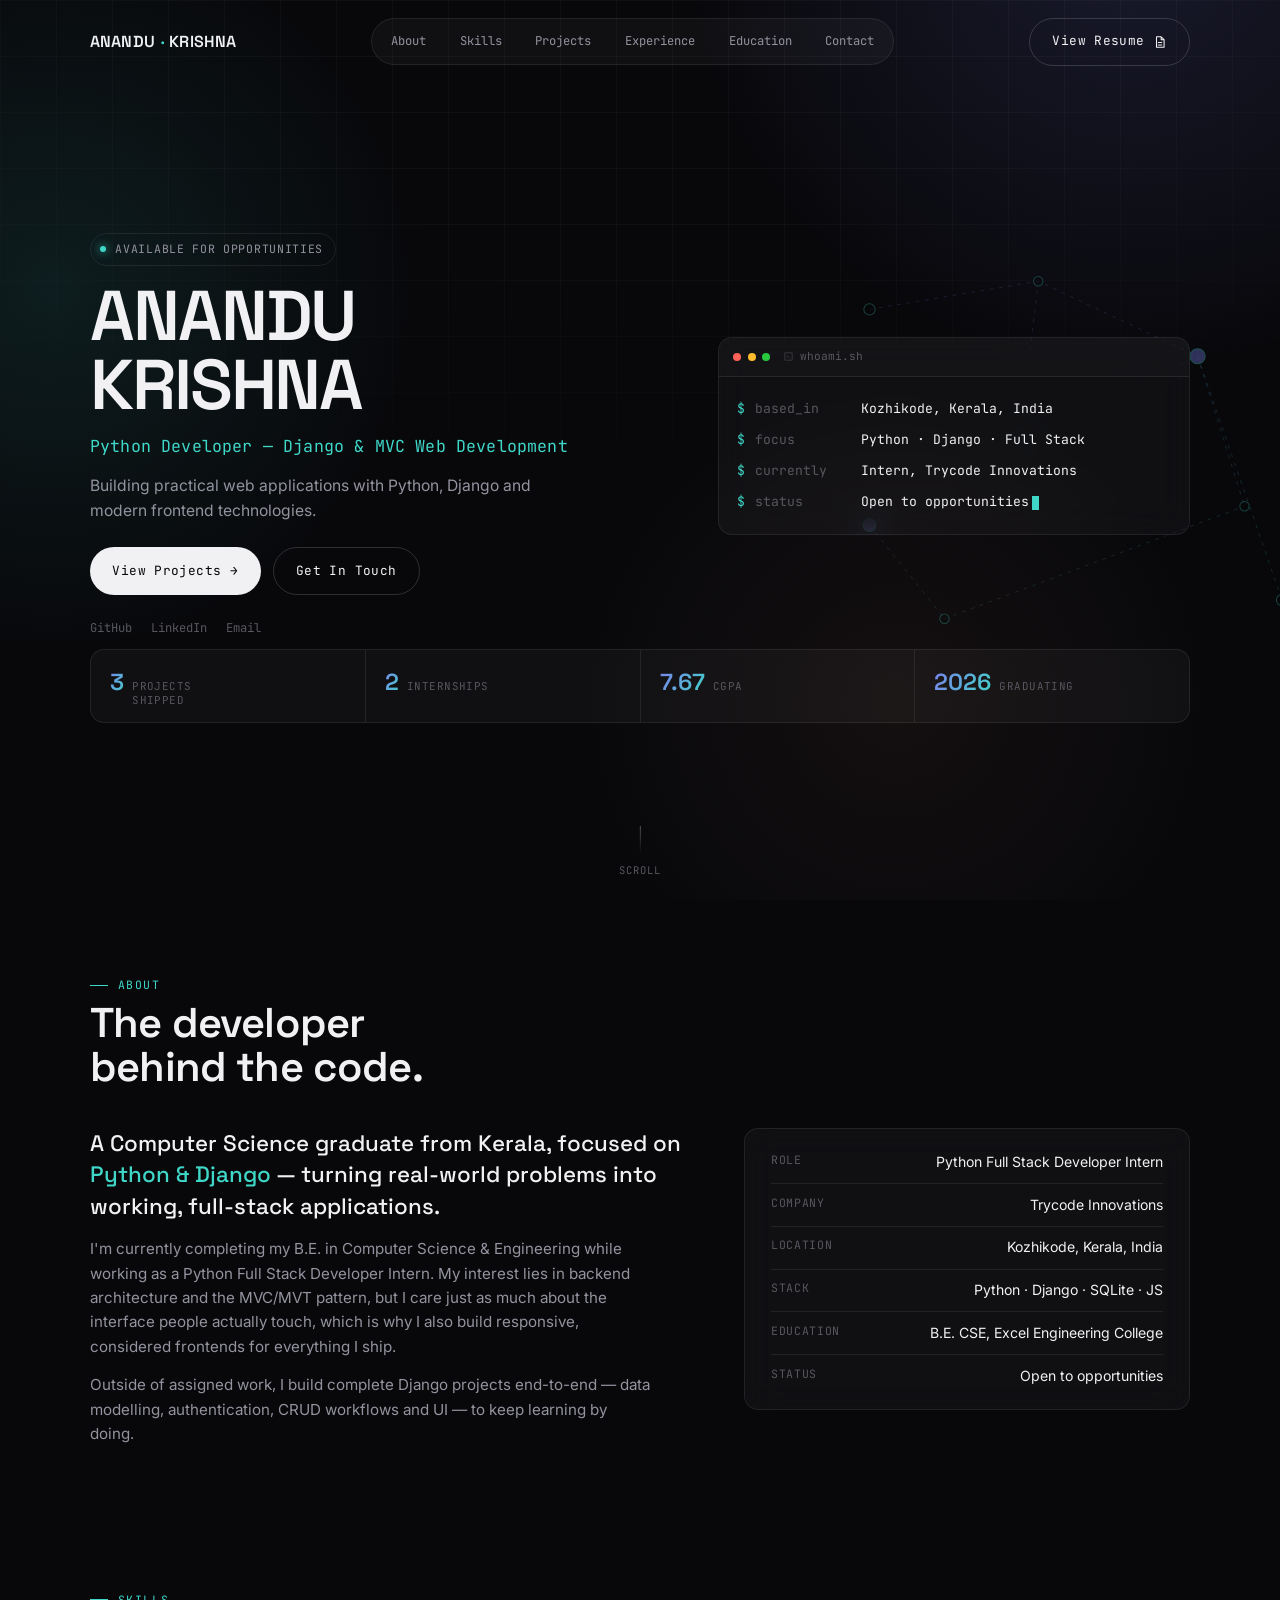
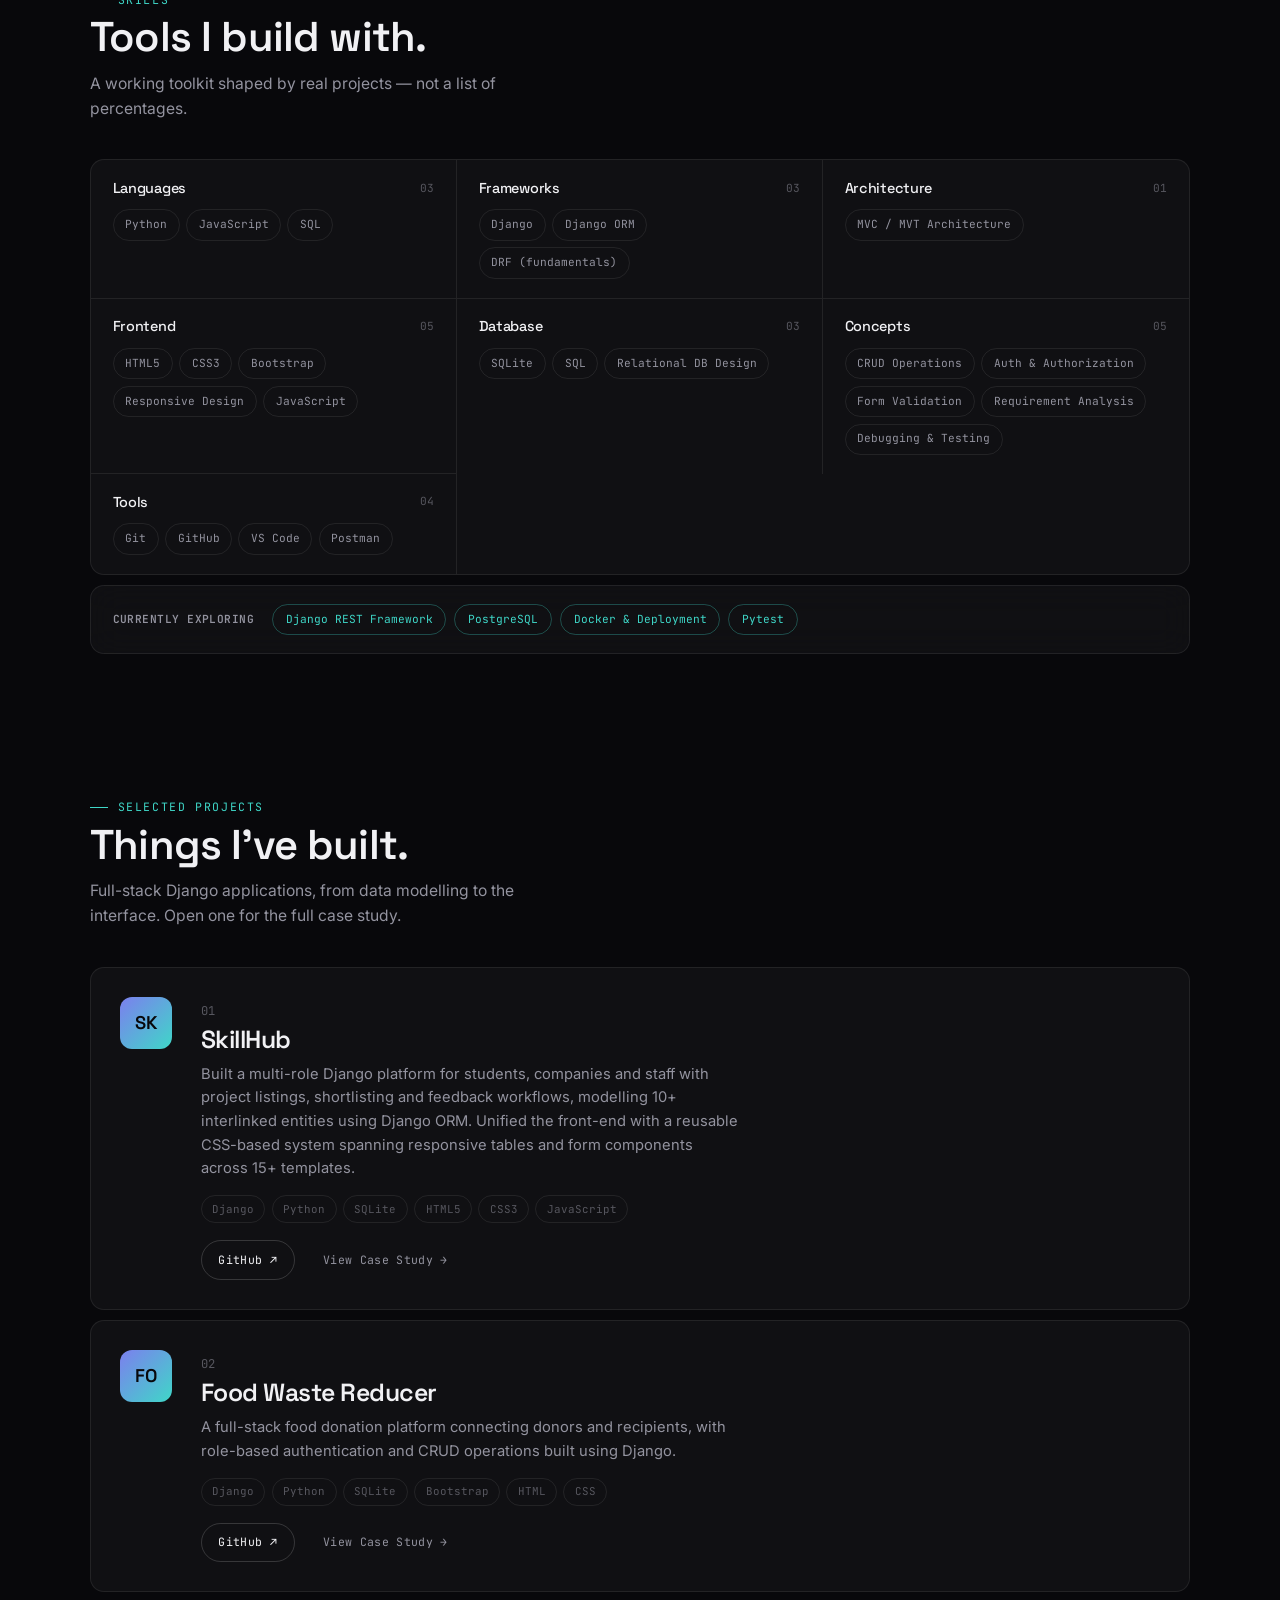
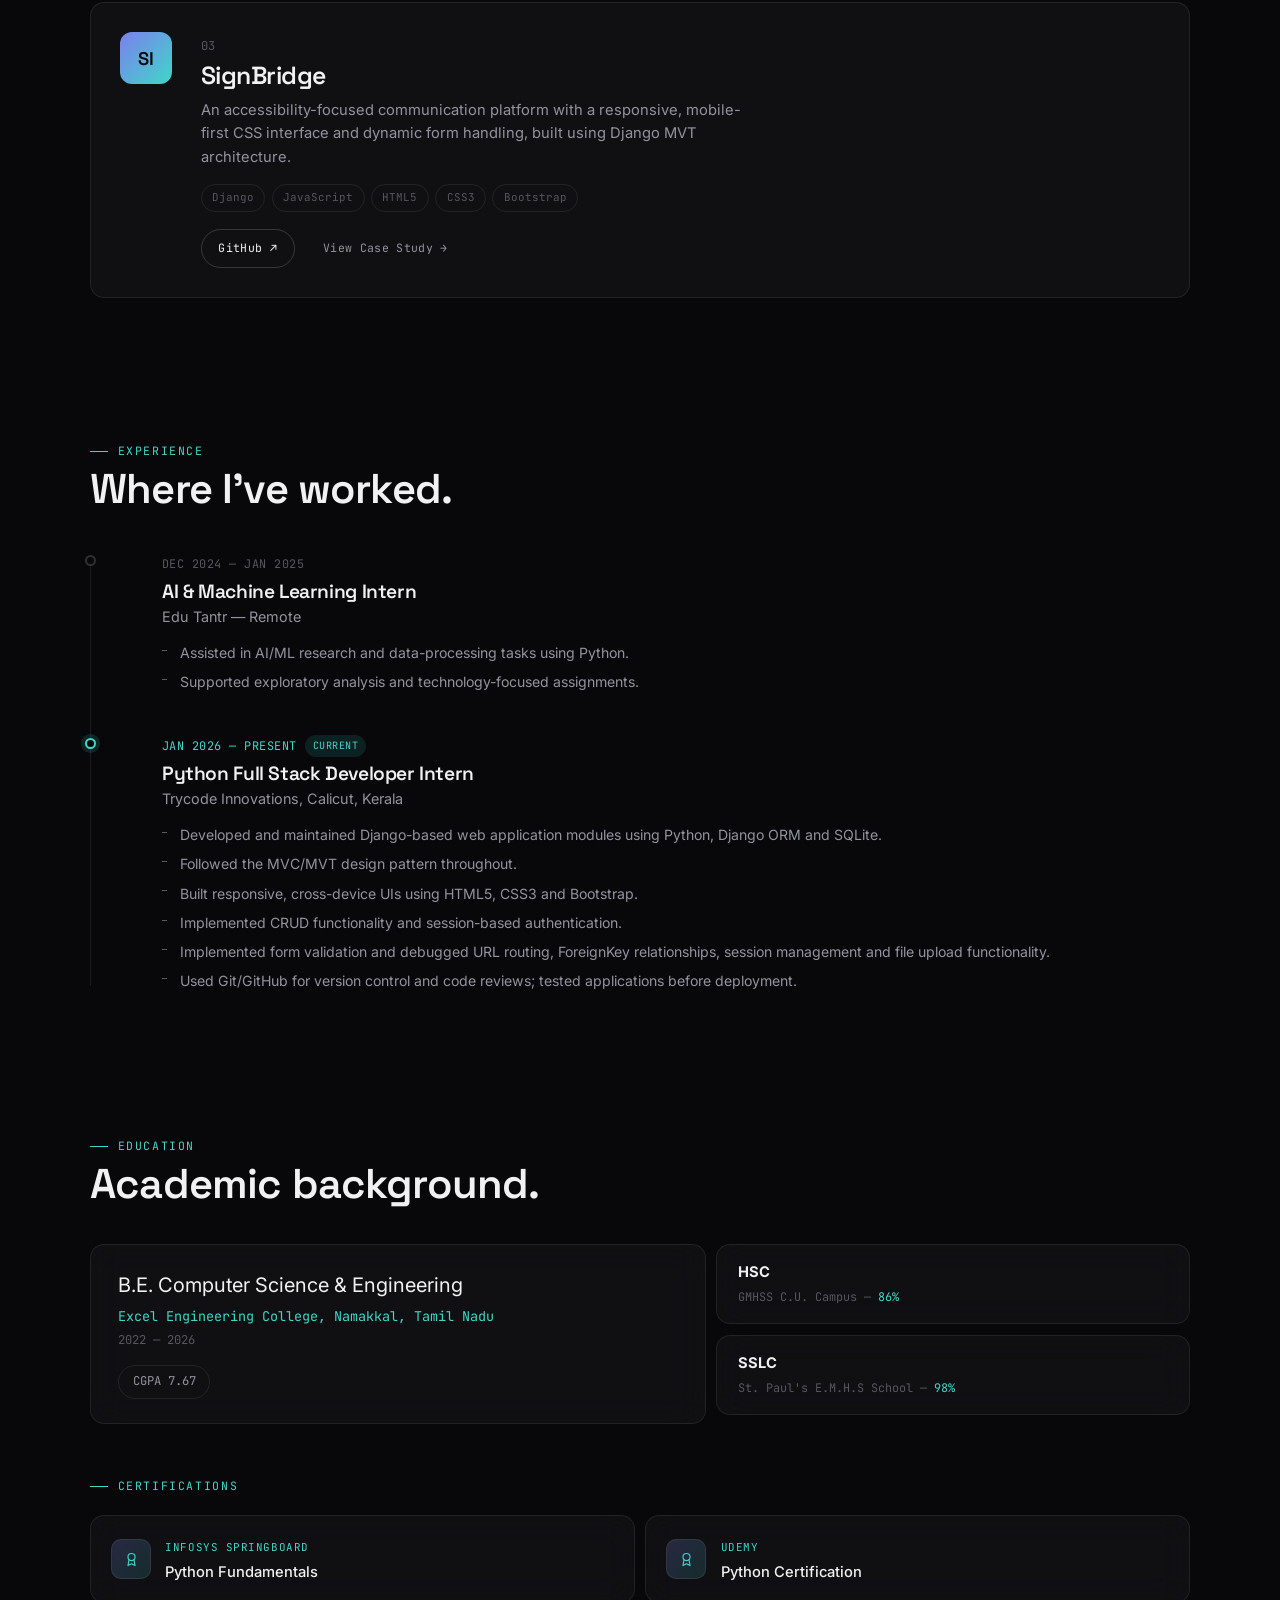
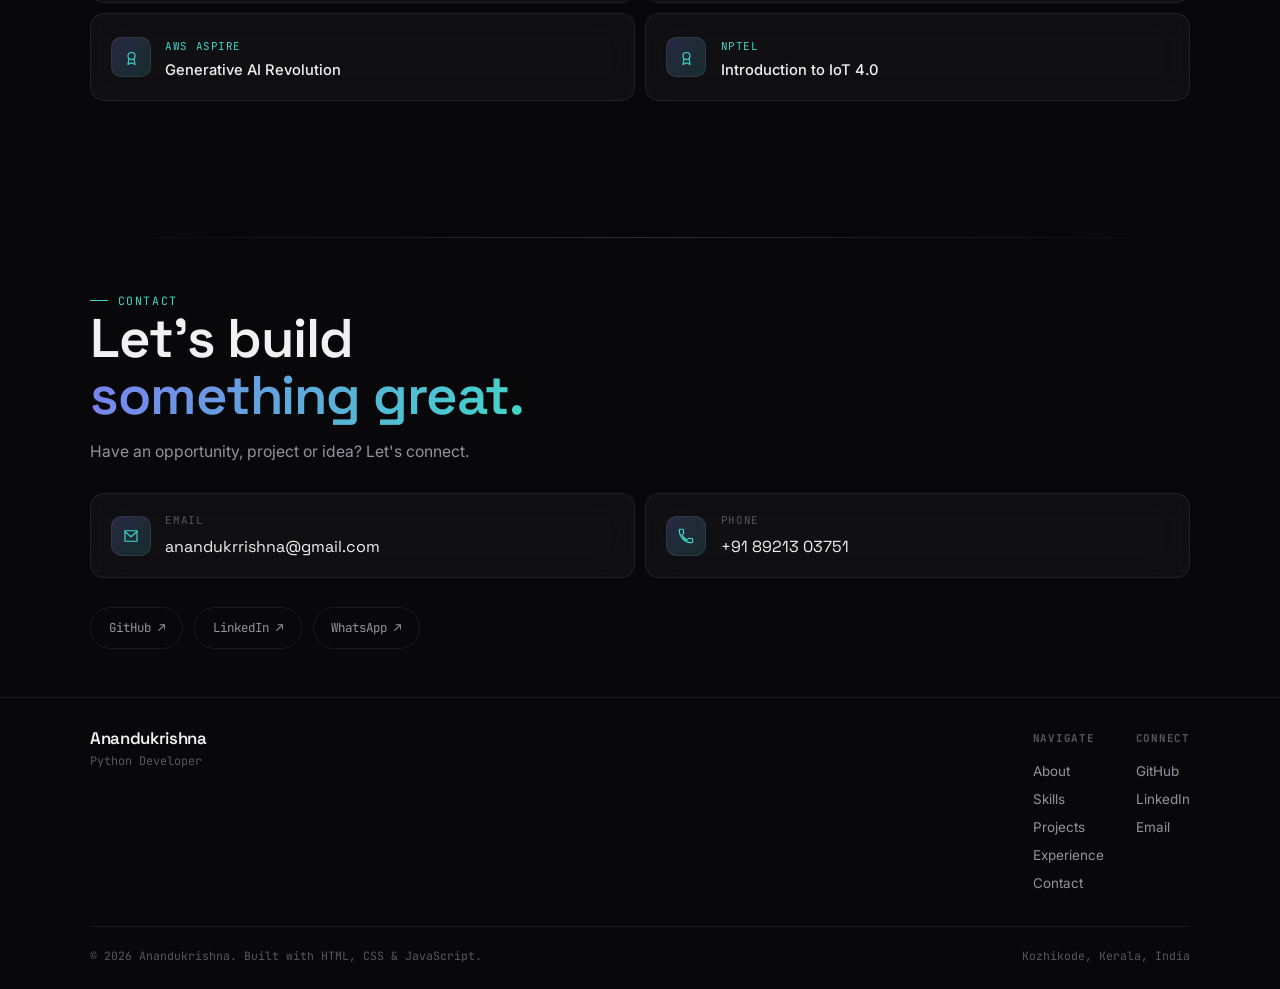
==== commit e21adfbb: "Update4 portfolio" ====
--- a/index.html
+++ b/index.html
@@ -146,7 +146,7 @@
         <div class="hero-main">
           <div class="hero-status"><span class="status-dot"></span> AVAILABLE FOR OPPORTUNITIES</div>
           <h1 class="hero-name">
-            <span class="line">ANANDU-</span>
+            <span class="line">ANANDU</span>
             <span class="line">KRISHNA</span>
           </h1>
           <div class="hero-role mono">Python Developer — Django &amp; MVC Web Development</div>
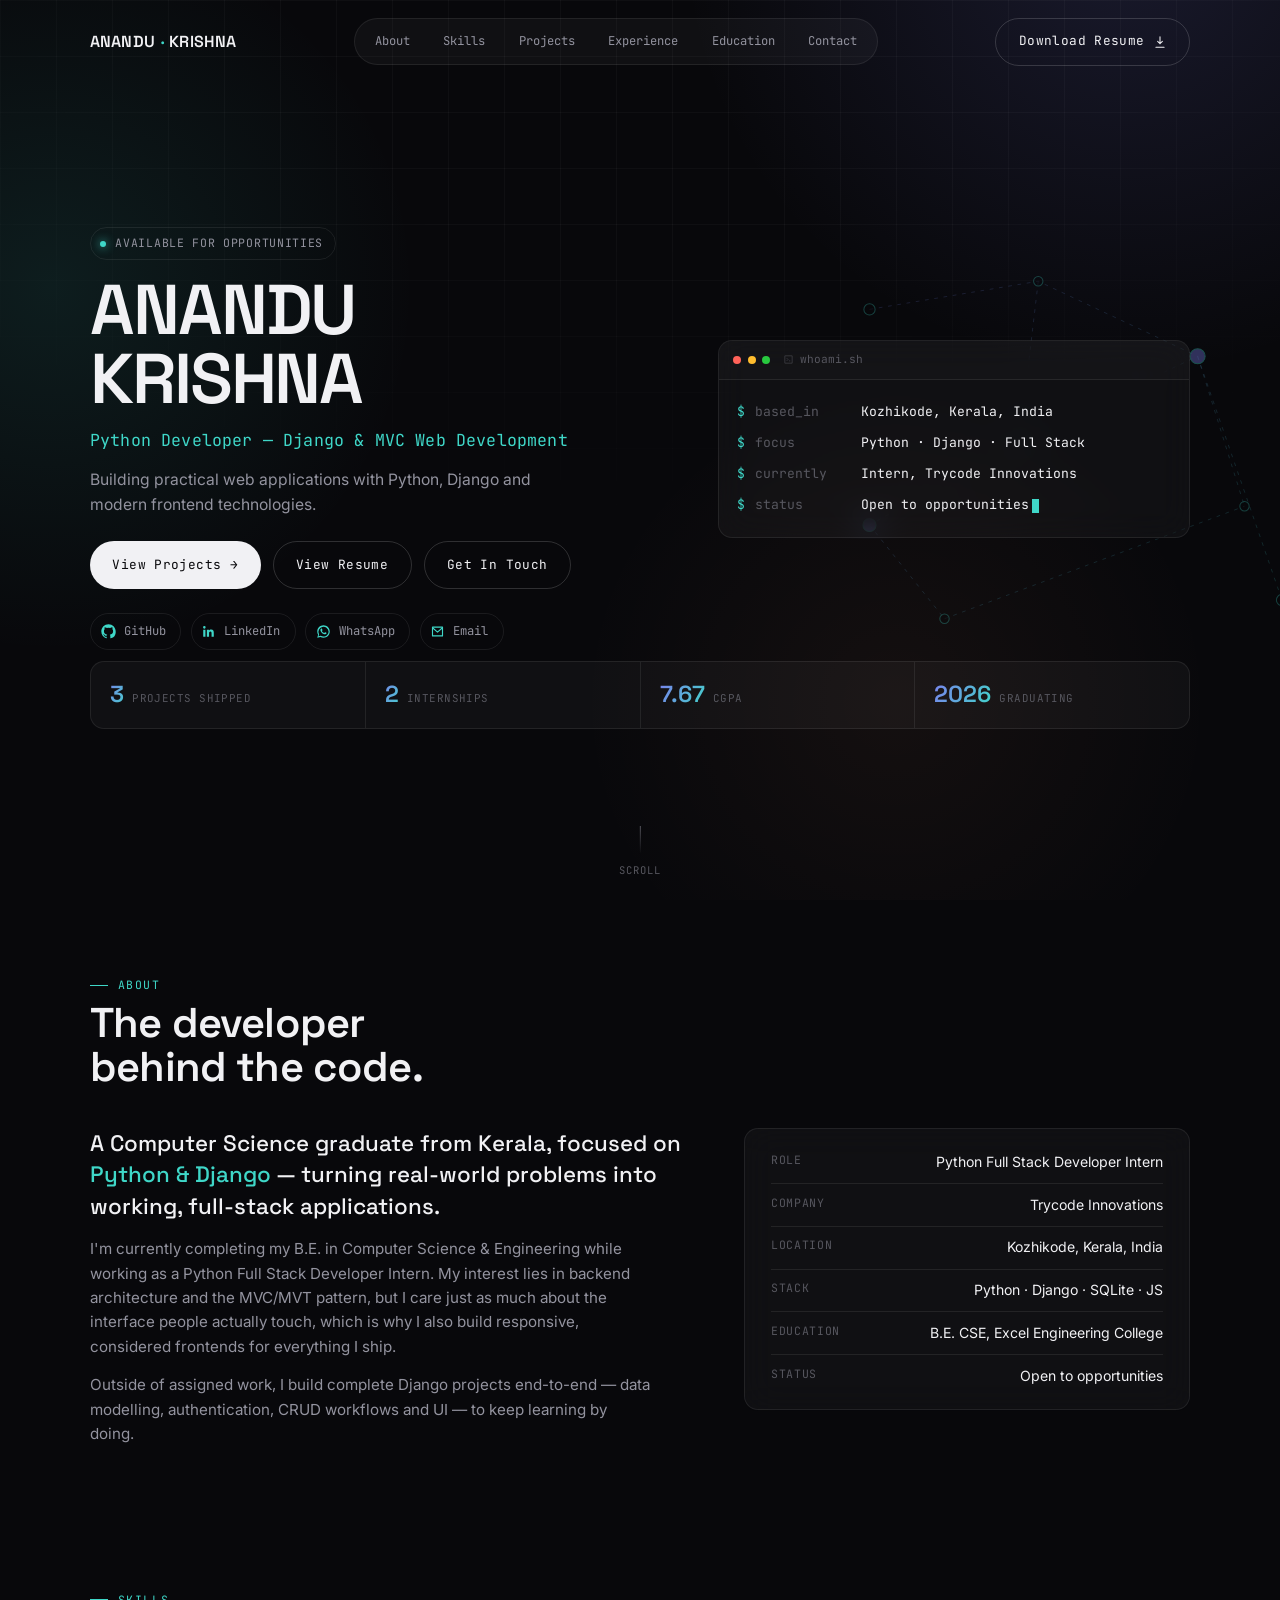
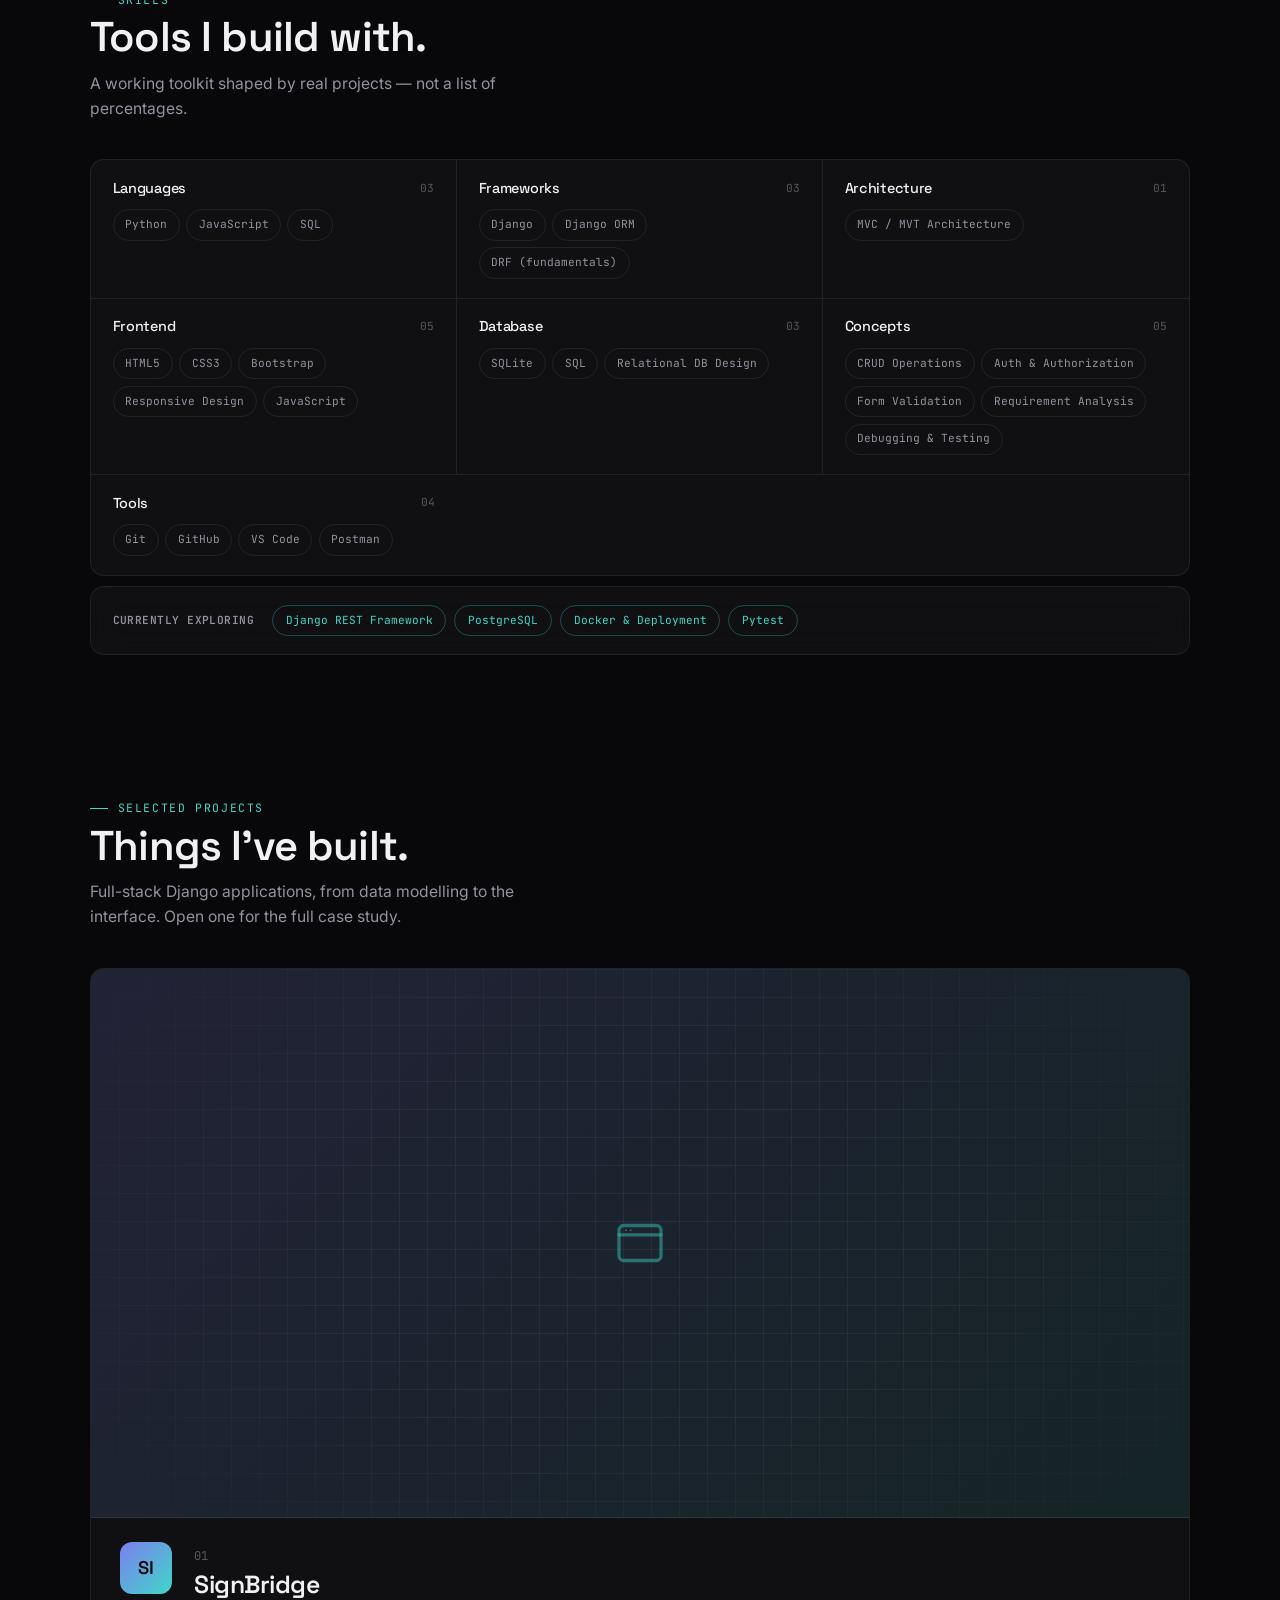
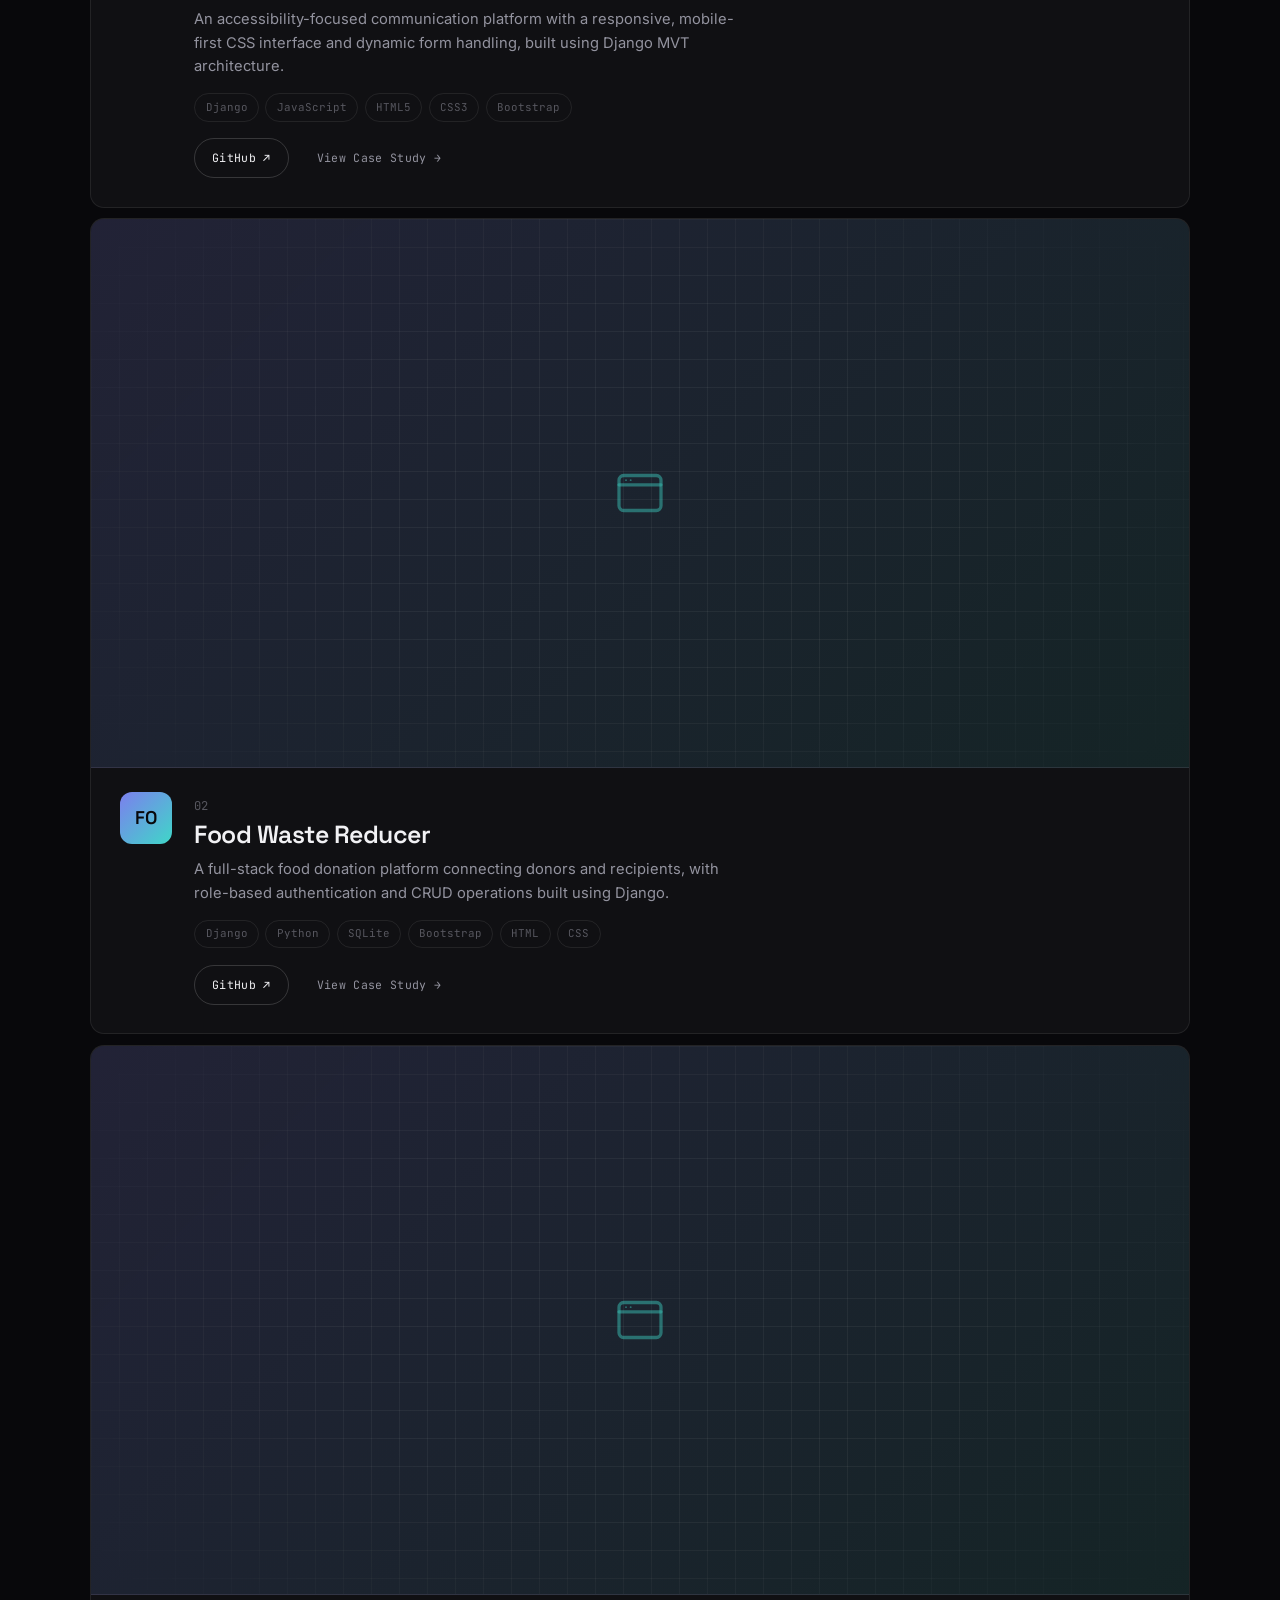
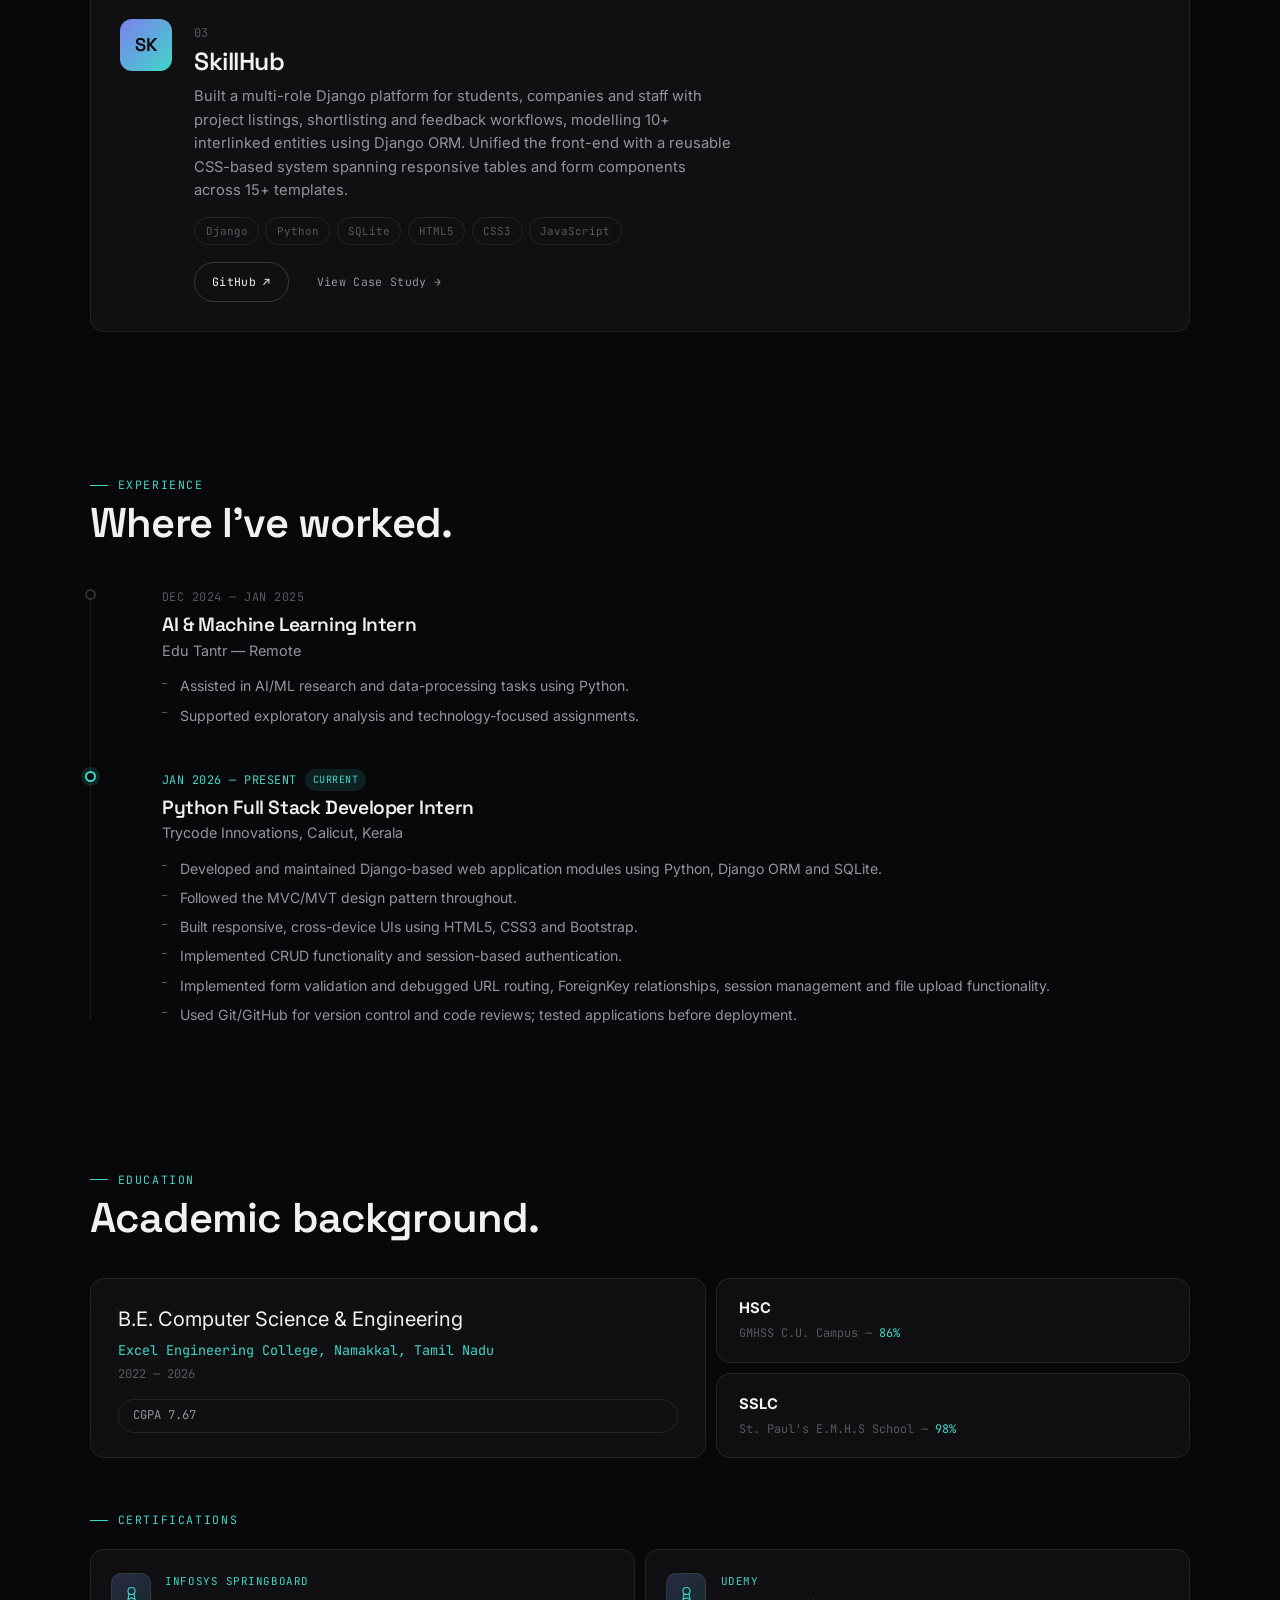
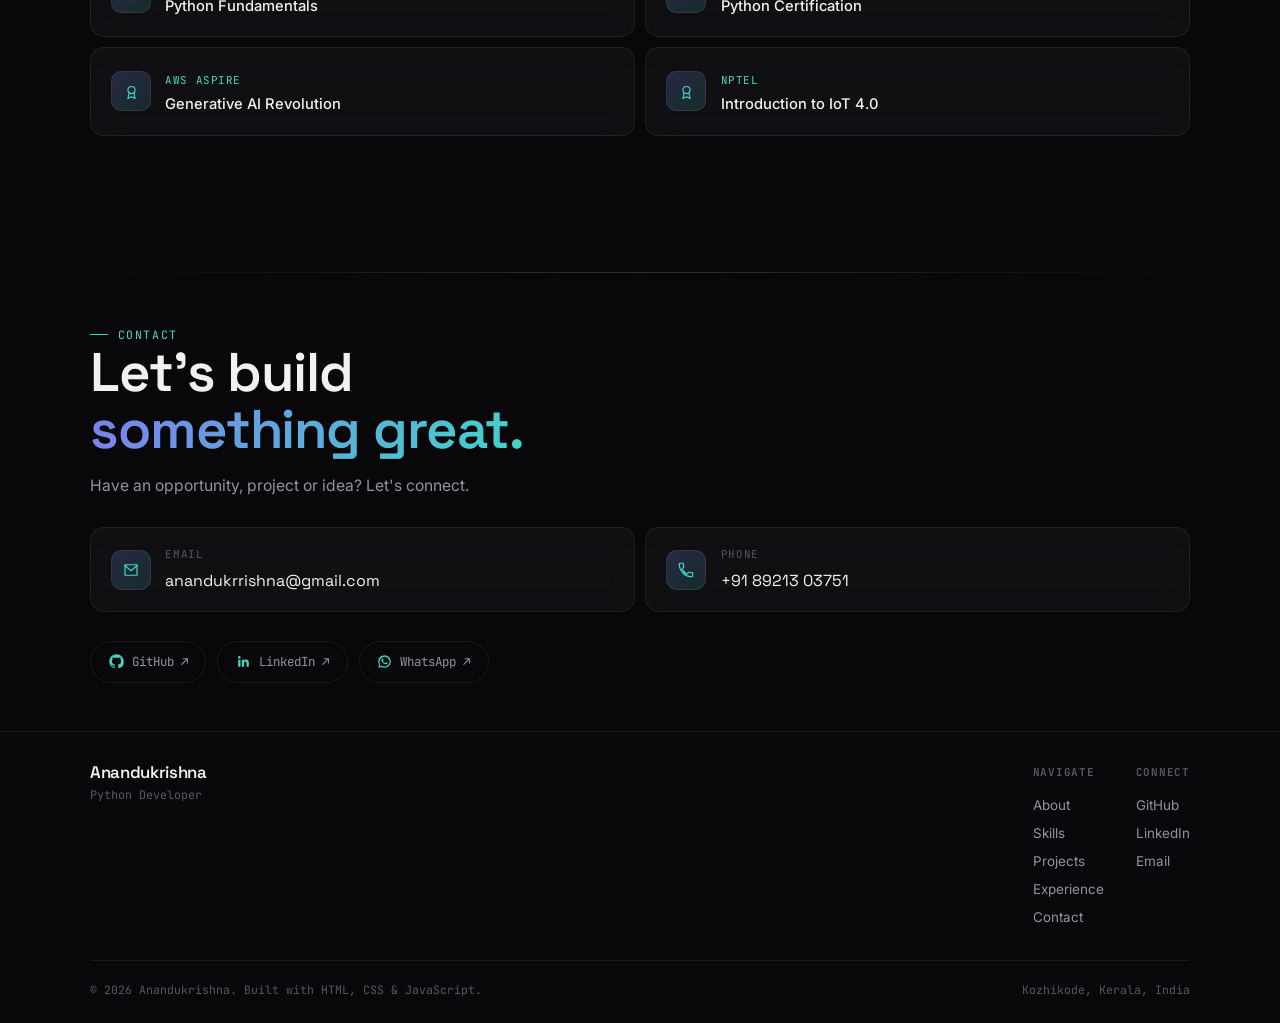
==== commit 07c2122e: "Update5 portfolio" ====
--- a/index.html
+++ b/index.html
@@ -4,7 +4,7 @@
 <meta charset="UTF-8">
 <meta name="viewport" content="width=device-width, initial-scale=1, viewport-fit=cover">
 <title>Anandukrishna — Python Developer | Django &amp; Full Stack Web Development</title>
-<meta name="description" content="Portfolio of Anandukrishna, a Python developer specializing in Django and full-stack web development. Explore projects including SkillHub, Food Waste Reducer and SignBridge.">
+<meta name="description" content="Portfolio of Anandukrishna, a Python developer specializing in Django and full-stack web development. Explore projects including SignBridge, Food Waste Reducer and SkillHub.">
 <meta name="author" content="Anandukrishna">
 <link rel="canonical" href="https://anandukrishnavp.example.com/">
 
@@ -83,9 +83,9 @@
       <a href="#contact" data-nav>Contact</a>
     </nav>
     <div class="nav-right">
-      <a href="assets/resume/Anandukrishna_Python_Developer_Resume.pdf" target="_blank" rel="noopener" class="btn btn-outline nav-resume">
-        <span class="nav-resume-full">View Resume</span><span class="nav-resume-short">Resume</span>
-        <svg viewBox="0 0 24 24" fill="none" stroke="currentColor" stroke-width="1.8" stroke-linecap="round" stroke-linejoin="round"><path d="M14 3v5h5M6 3h8l5 5v13H6z"/><path d="M9 13h6M9 17h6"/></svg>
+      <a href="assets/resume/Anandukrishna_Python_Developer_Resume.pdf" download class="btn btn-outline nav-resume">
+        <span class="nav-resume-full">Download Resume</span><span class="nav-resume-short">Resume</span>
+        <svg viewBox="0 0 24 24" fill="none" stroke="currentColor" stroke-width="1.8" stroke-linecap="round" stroke-linejoin="round"><path d="M12 3v12m0 0-4-4m4 4 4-4M5 21h14"/></svg>
       </a>
       <button class="nav-toggle" id="nav-toggle" aria-label="Open menu" aria-expanded="false" aria-controls="mobile-menu">
         <span></span><span></span><span></span>
@@ -153,12 +153,26 @@
           <p class="hero-desc">Building practical web applications with Python, Django and modern frontend technologies.</p>
           <div class="hero-cta">
             <a href="#projects" class="btn btn-primary">View Projects →</a>
+            <a href="assets/resume/Anandukrishna_Python_Developer_Resume.pdf" target="_blank" rel="noopener" class="btn btn-outline">View Resume</a>
             <a href="#contact" class="btn btn-outline">Get In Touch</a>
           </div>
           <div class="hero-socials">
-            <a href="https://github.com/anandukrishna-git" target="_blank" rel="noopener">GitHub</a>
-            <a href="https://linkedin.com/in/anandukrishnavp88" target="_blank" rel="noopener">LinkedIn</a>
-            <a href="mailto:anandukrrishna@gmail.com">Email</a>
+            <a href="https://github.com/anandukrishna-git" target="_blank" rel="noopener">
+              <svg viewBox="0 0 24 24" fill="currentColor" aria-hidden="true"><path d="M12 .5C5.65.5.5 5.65.5 12c0 5.08 3.29 9.39 7.86 10.91.58.1.79-.25.79-.56 0-.28-.01-1.02-.02-2-3.2.7-3.88-1.54-3.88-1.54-.52-1.34-1.28-1.7-1.28-1.7-1.05-.72.08-.7.08-.7 1.16.08 1.77 1.2 1.77 1.2 1.03 1.77 2.71 1.26 3.37.96.1-.75.4-1.26.73-1.55-2.56-.29-5.25-1.28-5.25-5.7 0-1.26.45-2.29 1.19-3.1-.12-.29-.52-1.46.11-3.05 0 0 .97-.31 3.18 1.18a11 11 0 0 1 5.79 0c2.2-1.49 3.17-1.18 3.17-1.18.64 1.59.24 2.76.12 3.05.74.81 1.18 1.84 1.18 3.1 0 4.43-2.69 5.4-5.26 5.69.41.36.78 1.08.78 2.17 0 1.56-.02 2.82-.02 3.2 0 .31.21.67.8.56A10.52 10.52 0 0 0 23.5 12c0-6.35-5.15-11.5-11.5-11.5z"/></svg>
+              GitHub
+            </a>
+            <a href="https://linkedin.com/in/anandukrishnavp88" target="_blank" rel="noopener">
+              <svg viewBox="0 0 24 24" fill="currentColor" aria-hidden="true"><path d="M20.45 20.45h-3.55v-5.57c0-1.33-.02-3.03-1.85-3.03-1.86 0-2.14 1.45-2.14 2.94v5.66H9.36V9h3.41v1.56h.05c.48-.9 1.63-1.85 3.36-1.85 3.6 0 4.27 2.37 4.27 5.45v6.29zM5.34 7.43a2.06 2.06 0 1 1 0-4.12 2.06 2.06 0 0 1 0 4.12zM7.12 20.45H3.56V9h3.56v11.45z"/></svg>
+              LinkedIn
+            </a>
+            <a href="https://wa.me/918921303751" target="_blank" rel="noopener">
+              <svg viewBox="0 0 24 24" fill="currentColor" aria-hidden="true"><path d="M12.02 2C6.5 2 2 6.48 2 12c0 1.85.5 3.58 1.36 5.07L2 22l5.07-1.33A9.94 9.94 0 0 0 12.02 22c5.52 0 10-4.48 10-10s-4.48-10-10-10zm0 18.13c-1.6 0-3.13-.44-4.44-1.24l-.32-.19-3.15.83.84-3.07-.21-.32A8.12 8.12 0 1 1 20.15 12c0 4.5-3.63 8.13-8.13 8.13zm4.5-6.1c-.25-.12-1.45-.72-1.68-.8-.23-.08-.39-.12-.56.12-.16.25-.64.8-.78.96-.14.16-.29.18-.53.06-.25-.12-1.05-.39-2-1.23-.74-.66-1.24-1.48-1.39-1.73-.14-.25-.02-.38.11-.5.11-.11.25-.29.37-.43.12-.15.16-.25.24-.41.08-.17.04-.31-.02-.43-.06-.12-.56-1.36-.77-1.86-.2-.49-.41-.42-.56-.43-.14-.01-.31-.01-.47-.01-.16 0-.43.06-.65.31-.23.25-.85.83-.85 2.03s.87 2.36 1 2.52c.12.16 1.7 2.6 4.13 3.64.58.25 1.03.4 1.38.51.58.18 1.11.16 1.53.1.47-.07 1.45-.59 1.65-1.16.2-.57.2-1.06.14-1.16-.06-.1-.22-.16-.47-.28z"/></svg>
+              WhatsApp
+            </a>
+            <a href="mailto:anandukrrishna@gmail.com">
+              <svg viewBox="0 0 24 24" fill="none" stroke="currentColor" stroke-width="1.8" stroke-linecap="round" stroke-linejoin="round" aria-hidden="true"><path d="M4 5h16v14H4z"/><path d="m4 6 8 7 8-7"/></svg>
+              Email
+            </a>
           </div>
         </div>
 
@@ -180,7 +194,7 @@
       </div>
 
       <div class="stats-row reveal">
-        <div class="stat-cell"><span class="stat-num">3</span><span class="stat-label">Projects<br>Shipped</span></div>
+        <div class="stat-cell"><span class="stat-num">3</span><span class="stat-label">Projects Shipped</span></div>
         <div class="stat-cell"><span class="stat-num">2</span><span class="stat-label">Internships</span></div>
         <div class="stat-cell"><span class="stat-num">7.67</span><span class="stat-label">CGPA</span></div>
         <div class="stat-cell"><span class="stat-num">2026</span><span class="stat-label">Graduating</span></div>
@@ -378,9 +392,18 @@
       </div>
 
       <div class="contact-socials reveal">
-        <a class="social-pill" href="https://github.com/anandukrishna-git" target="_blank" rel="noopener">GitHub ↗</a>
-        <a class="social-pill" href="https://linkedin.com/in/anandukrishnavp88" target="_blank" rel="noopener">LinkedIn ↗</a>
-        <a class="social-pill" href="https://wa.me/918921303751" target="_blank" rel="noopener">WhatsApp ↗</a>
+        <a class="social-pill" href="https://github.com/anandukrishna-git" target="_blank" rel="noopener">
+          <svg viewBox="0 0 24 24" fill="currentColor" aria-hidden="true"><path d="M12 .5C5.65.5.5 5.65.5 12c0 5.08 3.29 9.39 7.86 10.91.58.1.79-.25.79-.56 0-.28-.01-1.02-.02-2-3.2.7-3.88-1.54-3.88-1.54-.52-1.34-1.28-1.7-1.28-1.7-1.05-.72.08-.7.08-.7 1.16.08 1.77 1.2 1.77 1.2 1.03 1.77 2.71 1.26 3.37.96.1-.75.4-1.26.73-1.55-2.56-.29-5.25-1.28-5.25-5.7 0-1.26.45-2.29 1.19-3.1-.12-.29-.52-1.46.11-3.05 0 0 .97-.31 3.18 1.18a11 11 0 0 1 5.79 0c2.2-1.49 3.17-1.18 3.17-1.18.64 1.59.24 2.76.12 3.05.74.81 1.18 1.84 1.18 3.1 0 4.43-2.69 5.4-5.26 5.69.41.36.78 1.08.78 2.17 0 1.56-.02 2.82-.02 3.2 0 .31.21.67.8.56A10.52 10.52 0 0 0 23.5 12c0-6.35-5.15-11.5-11.5-11.5z"/></svg>
+          GitHub ↗
+        </a>
+        <a class="social-pill" href="https://linkedin.com/in/anandukrishnavp88" target="_blank" rel="noopener">
+          <svg viewBox="0 0 24 24" fill="currentColor" aria-hidden="true"><path d="M20.45 20.45h-3.55v-5.57c0-1.33-.02-3.03-1.85-3.03-1.86 0-2.14 1.45-2.14 2.94v5.66H9.36V9h3.41v1.56h.05c.48-.9 1.63-1.85 3.36-1.85 3.6 0 4.27 2.37 4.27 5.45v6.29zM5.34 7.43a2.06 2.06 0 1 1 0-4.12 2.06 2.06 0 0 1 0 4.12zM7.12 20.45H3.56V9h3.56v11.45z"/></svg>
+          LinkedIn ↗
+        </a>
+        <a class="social-pill" href="https://wa.me/918921303751" target="_blank" rel="noopener">
+          <svg viewBox="0 0 24 24" fill="currentColor" aria-hidden="true"><path d="M12.02 2C6.5 2 2 6.48 2 12c0 1.85.5 3.58 1.36 5.07L2 22l5.07-1.33A9.94 9.94 0 0 0 12.02 22c5.52 0 10-4.48 10-10s-4.48-10-10-10zm0 18.13c-1.6 0-3.13-.44-4.44-1.24l-.32-.19-3.15.83.84-3.07-.21-.32A8.12 8.12 0 1 1 20.15 12c0 4.5-3.63 8.13-8.13 8.13zm4.5-6.1c-.25-.12-1.45-.72-1.68-.8-.23-.08-.39-.12-.56.12-.16.25-.64.8-.78.96-.14.16-.29.18-.53.06-.25-.12-1.05-.39-2-1.23-.74-.66-1.24-1.48-1.39-1.73-.14-.25-.02-.38.11-.5.11-.11.25-.29.37-.43.12-.15.16-.25.24-.41.08-.17.04-.31-.02-.43-.06-.12-.56-1.36-.77-1.86-.2-.49-.41-.42-.56-.43-.14-.01-.31-.01-.47-.01-.16 0-.43.06-.65.31-.23.25-.85.83-.85 2.03s.87 2.36 1 2.52c.12.16 1.7 2.6 4.13 3.64.58.25 1.03.4 1.38.51.58.18 1.11.16 1.53.1.47-.07 1.45-.59 1.65-1.16.2-.57.2-1.06.14-1.16-.06-.1-.22-.16-.47-.28z"/></svg>
+          WhatsApp ↗
+        </a>
       </div>
     </div>
   </section>
--- a/css/style.css
+++ b/css/style.css
@@ -388,12 +388,20 @@
   font-size:.98rem;
 }
 .hero-cta{display:flex;flex-wrap:wrap;gap:.75rem;margin-top:1.5rem;}
+
+/* Hero social links — icon + label pills, subtle & premium (not text-only) */
 .hero-socials{
-  display:flex;gap:1.2rem;margin-top:1.5rem;
-  font-family:var(--font-mono);font-size:.76rem;
-}
-.hero-socials a{color:var(--text-3);position:relative;transition:color var(--dur-s);}
-.hero-socials a:hover{color:var(--accent-2);}
+  display:flex;flex-wrap:wrap;gap:.6rem;margin-top:1.5rem;
+}
+.hero-socials a{
+  display:inline-flex;align-items:center;gap:.5rem;
+  padding:.5rem .9rem .5rem .6rem;
+  border:1px solid var(--border);border-radius:var(--r-pill);
+  font-family:var(--font-mono);font-size:.76rem;color:var(--text-2);
+  transition:color var(--dur-s),border-color var(--dur-s),transform var(--dur-s) var(--ease-out);
+}
+.hero-socials a:hover{color:var(--text-1);border-color:var(--accent-2);transform:translateY(-2px);}
+.hero-socials a svg{width:15px;height:15px;flex:none;color:var(--accent-2);}
 
 /* Terminal / whoami panel — kept compact */
 .terminal{padding:0;overflow:hidden;position:relative;}
@@ -480,7 +488,7 @@
   flex:none;
 }
 .stat-label{color:var(--text-3);font-size:.68rem;font-family:var(--font-mono);letter-spacing:.04em;
-  text-transform:uppercase;line-height:1.3;}
+  text-transform:uppercase;line-height:1.3;white-space:nowrap;}
 
 /* ---------------------------------------------------------------------- */
 /* About                                                                     */
@@ -519,8 +527,16 @@
   border-right:1px solid var(--border);
   border-bottom:1px solid var(--border);
 }
+/* 7 fixed items in a 3-col grid: rightmost column (3,6) has no right divider
+   (the container edge already closes it), and every item that is genuinely
+   last in its column loses its bottom divider. Item 6 (Concepts) sits above
+   empty space in row 3, so it keeps the same bottom divider treatment as its
+   row — it is NOT the last item in its column and must stay visually
+   consistent with the rest of the grid. */
 .skill-group:nth-child(3n){border-right:none;}
-.skill-group:nth-last-child(-n+3){border-bottom:none;}
+.skill-group:last-child{border-right:none;border-bottom:none;}
+
+/* ---------------------------------------------------------------------- */
 .skill-group-head{
   display:flex;align-items:center;justify-content:space-between;margin-bottom:.75rem;
 }
@@ -549,26 +565,69 @@
 }
 
 /* ---------------------------------------------------------------------- */
-/* Projects — compact info-forward rows, no oversized image placeholder   */
+/* Projects — media-forward cards with a real preview area                */
 /* ---------------------------------------------------------------------- */
 .project-list{display:flex;flex-direction:column;gap:var(--card-gap);}
 .project-card{
   position:relative;
-  padding:clamp(1.3rem,3vw,1.8rem);
-  display:grid;grid-template-columns:auto 1fr;gap:clamp(1rem,3vw,1.8rem);align-items:start;
+  display:flex;flex-direction:column;
   cursor:pointer;
   transition:transform var(--dur-m) var(--ease-out),border-color var(--dur-s);
   border-radius:var(--r-m);
   border:1px solid var(--border);
   background:var(--surface);
+  overflow:hidden;
 }
 .project-card:hover,.project-card:focus-visible{transform:translateY(-3px);border-color:var(--border-strong);}
-.project-mark{
+
+/* Preview media — real video/image when supplied, tasteful placeholder otherwise */
+.project-media{
+  position:relative;
+  width:100%;
+  aspect-ratio:16/8;
+  overflow:hidden;
+  background:linear-gradient(135deg, rgba(var(--accent-rgb),.16), rgba(var(--accent-2-rgb),.1));
+  border-bottom:1px solid var(--border);
+  flex:none;
+}
+.project-media video,
+.project-media img{
+  width:100%;height:100%;object-fit:cover;display:block;
+}
+.project-media.is-placeholder{
+  display:flex;align-items:center;justify-content:center;
+}
+.project-media.is-placeholder svg{
+  width:15%;min-width:34px;max-width:56px;
+  color:rgba(var(--accent-2-rgb),.55);
+  opacity:.8;
+}
+.project-media.is-placeholder::before{
+  content:'';position:absolute;inset:0;
+  background-image:
+    linear-gradient(rgba(255,255,255,.05) 1px, transparent 1px),
+    linear-gradient(90deg, rgba(255,255,255,.05) 1px, transparent 1px);
+  background-size:28px 28px;
+  mask-image:radial-gradient(70% 90% at 50% 50%, #000 40%, transparent 90%);
+  -webkit-mask-image:radial-gradient(70% 90% at 50% 50%, #000 40%, transparent 90%);
+}
+
+.project-body{
+  padding:clamp(1.1rem,2.6vw,1.5rem) clamp(1.3rem,3vw,1.8rem) clamp(1.3rem,3vw,1.8rem);
+  display:grid;grid-template-columns:auto 1fr;gap:clamp(1rem,3vw,1.4rem);align-items:start;
+}
+.project-mark,.project-logo{
   flex:none;width:52px;height:52px;border-radius:12px;
   display:flex;align-items:center;justify-content:center;
+}
+.project-mark{
   font-family:var(--font-display);font-weight:600;font-size:1.15rem;
   background:linear-gradient(135deg,var(--accent),var(--accent-2));color:var(--bg);
 }
+.project-logo{
+  background:var(--surface-solid);border:1px solid var(--border);padding:.5rem;
+}
+.project-logo img{width:100%;height:100%;object-fit:contain;}
 .project-info{min-width:0;}
 .project-num{font-family:var(--font-mono);color:var(--text-3);font-size:.76rem;}
 .project-name{
@@ -602,7 +661,7 @@
 .modal-overlay.open{opacity:1;visibility:visible;}
 .modal-card{
   position:relative;
-  width:100%;max-width:480px;
+  width:100%;max-width:520px;
   max-height:calc(100svh - 3rem);
   background:var(--surface-solid);
   border:1px solid var(--border-strong);
@@ -622,8 +681,22 @@
 }
 .modal-close:hover{border-color:var(--accent-2);color:var(--accent-2);transform:rotate(90deg);}
 .modal-close svg{width:14px;height:14px;}
-.modal-body{padding:1.7rem 1.7rem 1.6rem;overflow-y:auto;max-height:calc(100svh - 3rem);}
+.modal-body{padding:0 0 1.6rem;overflow-y:auto;max-height:calc(100svh - 3rem);}
+.modal-body-inner{padding:1.7rem 1.7rem 0;}
+.modal-media{
+  width:100%;aspect-ratio:16/9;overflow:hidden;position:relative;
+  background:linear-gradient(135deg, rgba(var(--accent-rgb),.16), rgba(var(--accent-2-rgb),.1));
+  border-bottom:1px solid var(--border);
+}
+.modal-media video,.modal-media img{width:100%;height:100%;object-fit:cover;display:block;}
+.modal-header-row{display:flex;align-items:center;gap:1rem;margin-top:1rem;}
+.modal-logo{
+  flex:none;width:48px;height:48px;border-radius:12px;background:var(--surface-solid);
+  border:1px solid var(--border);padding:.45rem;display:flex;align-items:center;justify-content:center;
+}
+.modal-logo img{width:100%;height:100%;object-fit:contain;}
 .modal-eyebrow{margin-bottom:.5rem;padding-right:2.2rem;}
+.modal-media ~ .modal-body-inner .modal-eyebrow{margin-top:0;}
 .modal-title{font-size:clamp(1.35rem,3.2vw,1.7rem);padding-right:2rem;}
 .modal-tagline{color:var(--text-2);margin-top:.5rem;font-size:.92rem;max-width:60ch;}
 .modal-cert-mark{
@@ -698,14 +771,14 @@
 /* ---------------------------------------------------------------------- */
 /* Education & Certifications                                                                     */
 /* ---------------------------------------------------------------------- */
-.edu-grid{display:grid;grid-template-columns:1.3fr 1fr;gap:var(--card-gap);}
-.edu-main{padding:1.5rem 1.7rem;}
+.edu-grid{display:grid;grid-template-columns:1.3fr 1fr;gap:var(--card-gap);align-items:stretch;}
+.edu-main{padding:1.5rem 1.7rem;display:flex;flex-direction:column;justify-content:center;}
 .edu-degree{font-size:1.25rem;}
 .edu-school{color:var(--accent-2);margin-top:.3rem;font-family:var(--font-mono);font-size:.84rem;}
 .edu-period{color:var(--text-3);font-family:var(--font-mono);font-size:.76rem;margin-top:.2rem;}
 .edu-cgpa{margin-top:.9rem;display:inline-block;padding:.4rem .85rem;border:1px solid var(--border);border-radius:var(--r-pill);font-family:var(--font-mono);font-size:.76rem;color:var(--text-2);}
 .edu-secondary{display:flex;flex-direction:column;gap:var(--card-gap);}
-.edu-secondary .glass{padding:1rem 1.3rem;}
+.edu-secondary .glass{padding:1.15rem 1.35rem;flex:1;display:flex;flex-direction:column;justify-content:center;}
 .edu-secondary h5{font-size:.92rem;}
 .edu-secondary p{color:var(--text-3);font-family:var(--font-mono);font-size:.74rem;margin-top:.22rem;}
 .edu-secondary .score{color:var(--accent-2);}
@@ -718,15 +791,18 @@
   cursor:pointer;
 }
 .cert-card:hover,.cert-card:focus-visible{transform:translateY(-3px);border-color:var(--border-strong);}
-.cert-icon{
+.cert-icon,.cert-logo{
   flex:none;width:40px;height:40px;border-radius:10px;
   display:flex;align-items:center;justify-content:center;
   background:linear-gradient(135deg, rgba(var(--accent-rgb),.22), rgba(var(--accent-2-rgb),.14));
   border:1px solid var(--border);
 }
+.cert-logo{background:var(--surface-solid);padding:.4rem;}
+.cert-logo img{width:100%;height:100%;object-fit:contain;}
 .cert-icon svg{width:17px;height:17px;color:var(--accent-2);}
 .cert-card .cert-issuer{font-family:var(--font-mono);font-size:.68rem;color:var(--accent-2);text-transform:uppercase;letter-spacing:.05em;}
 .cert-card h5{font-size:.92rem;font-weight:500;margin-top:.12rem;}
+.cert-card .cert-date{display:block;color:var(--text-3);font-family:var(--font-mono);font-size:.68rem;margin-top:.15rem;}
 
 /* ---------------------------------------------------------------------- */
 /* Contact                                                                     */
@@ -766,6 +842,7 @@
   transition:border-color var(--dur-s),color var(--dur-s),transform var(--dur-s) var(--ease-out);
 }
 .social-pill:hover{border-color:var(--accent-2);color:var(--text-1);transform:translateY(-2px);}
+.social-pill svg{width:15px;height:15px;color:var(--accent-2);}
 
 /* ---------------------------------------------------------------------- */
 /* Footer                                                                     */
--- a/css/responsive.css
+++ b/css/responsive.css
@@ -1,6 +1,6 @@
 /* ==========================================================================
    RESPONSIVE — mobile-first overrides
-   Audited at: 320, 360, 375, 390, 414, 480, 768, 820, 1024, 1280, 1440, 1920
+   Audited at: 320, 340, 360, 375, 390, 414, 480, 768, 860, 1024, 1200, 1440, 1920
    ========================================================================== */
 
 /* Large desktop refinement */
@@ -24,9 +24,12 @@
   .skills-groups{grid-template-columns:repeat(2,1fr);}
   .skill-group:nth-child(3n){border-right:1px solid var(--border);}
   .skill-group:nth-child(2n){border-right:none;}
+  .skill-group:last-child{border-right:none;}
   .skill-group:nth-last-child(-n+3){border-bottom:1px solid var(--border);}
   .skill-group:nth-last-child(-n+2){border-bottom:none;}
+  .skill-group:last-child{border-bottom:none;}
   .hero-schema{opacity:.32;}
+  .project-media{aspect-ratio:16/8.5;}
 }
 
 /* Mobile nav breakpoint / tablet portrait — header becomes: logo | resume | toggle */
@@ -41,7 +44,7 @@
   .hero-grid{grid-template-columns:1fr;}
   .hero-schema{display:none;}
   .project-card{grid-template-columns:1fr;}
-  .project-mark{width:44px;height:44px;font-size:1rem;}
+  .project-mark,.project-logo{width:44px;height:44px;font-size:1rem;}
   .stats-row{flex-wrap:wrap;}
   .stat-cell{flex:1 1 50%;border-bottom:1px solid var(--border);}
   .stat-cell:nth-child(2n){border-right:none;}
@@ -63,6 +66,8 @@
   .learning-card{flex-direction:column;align-items:flex-start;gap:.7rem;}
   .modal-body{padding:1.5rem 1.3rem 1.4rem;}
   .modal-close{top:.75rem;right:.75rem;}
+  .edu-secondary{flex-direction:row;}
+  .edu-secondary .glass{flex:1;}
 }
 
 /* Phone */
@@ -83,6 +88,8 @@
   .modal-title{font-size:1.35rem;}
   .modal-card{max-width:100%;}
   .nav-logo{font-size:.9rem;}
+  .edu-secondary{flex-direction:column;}
+  .project-media{aspect-ratio:16/10;}
 }
 
 /* Very small phone */
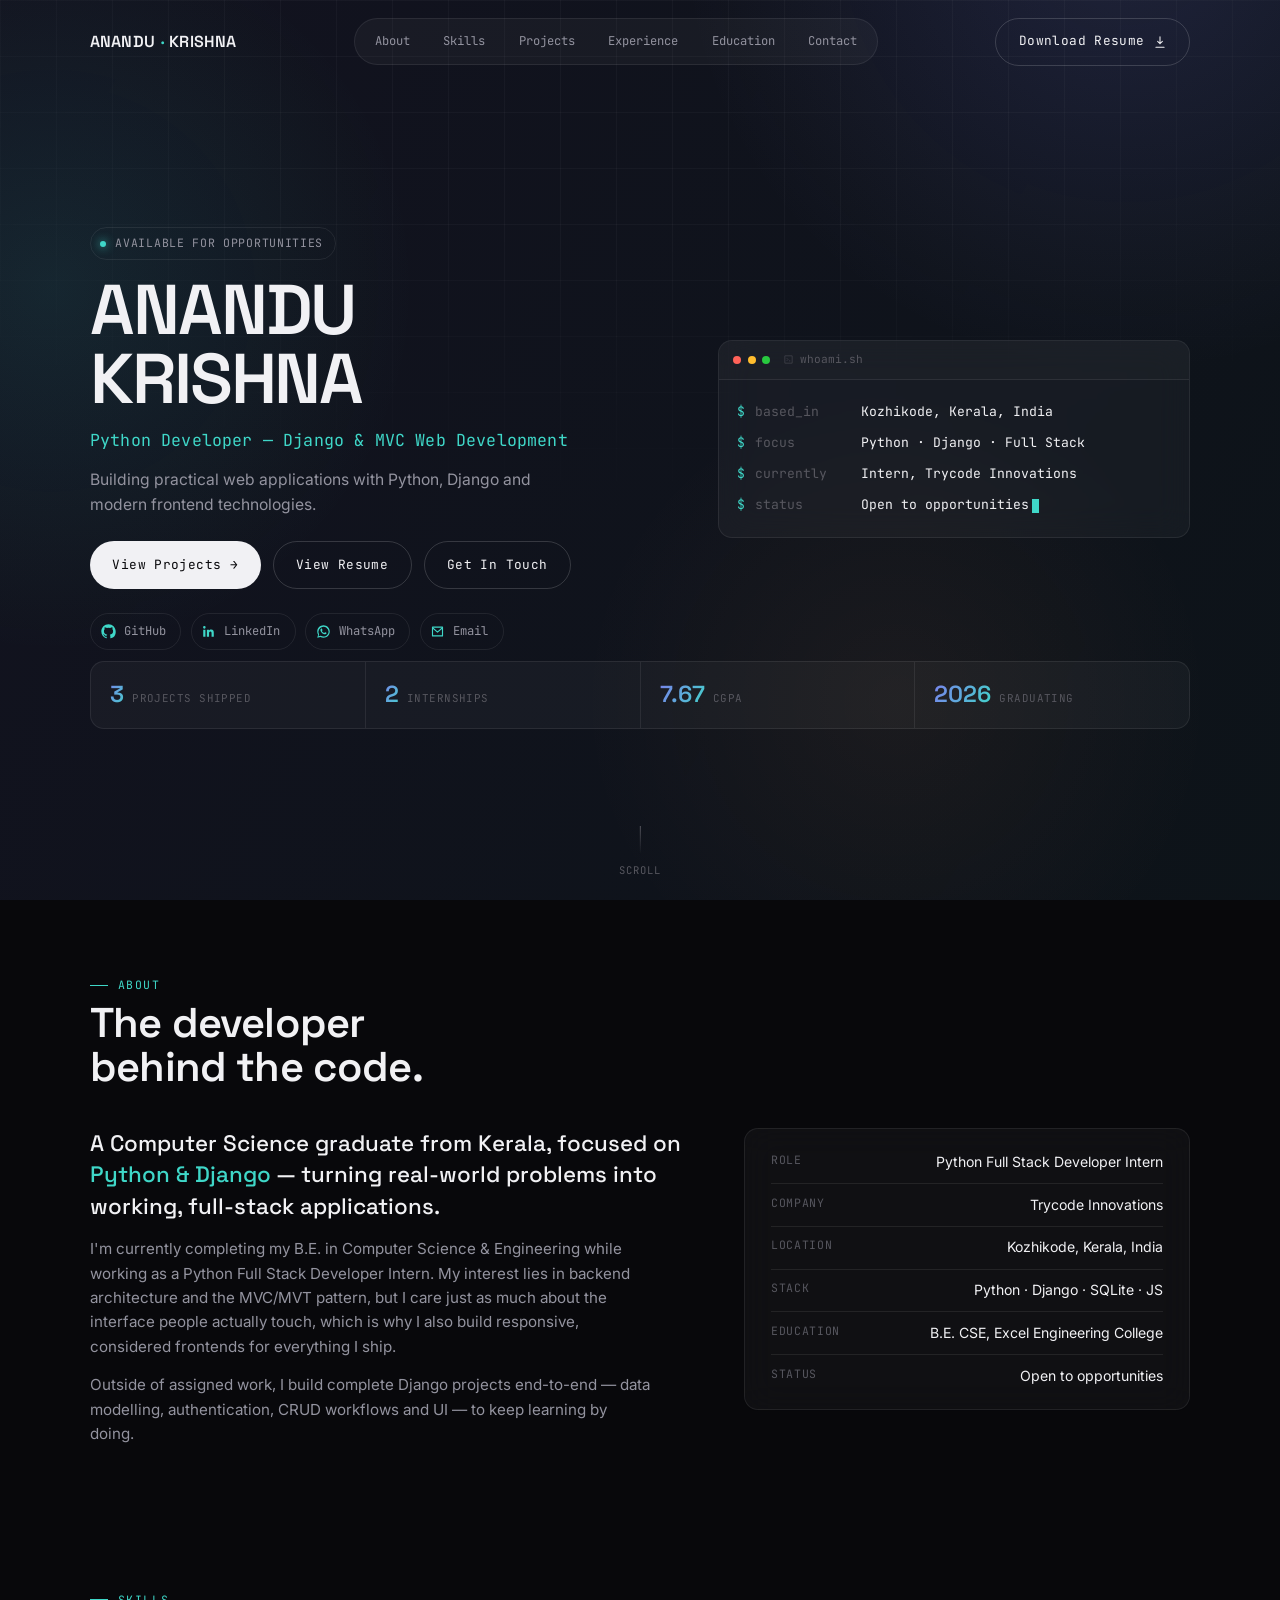
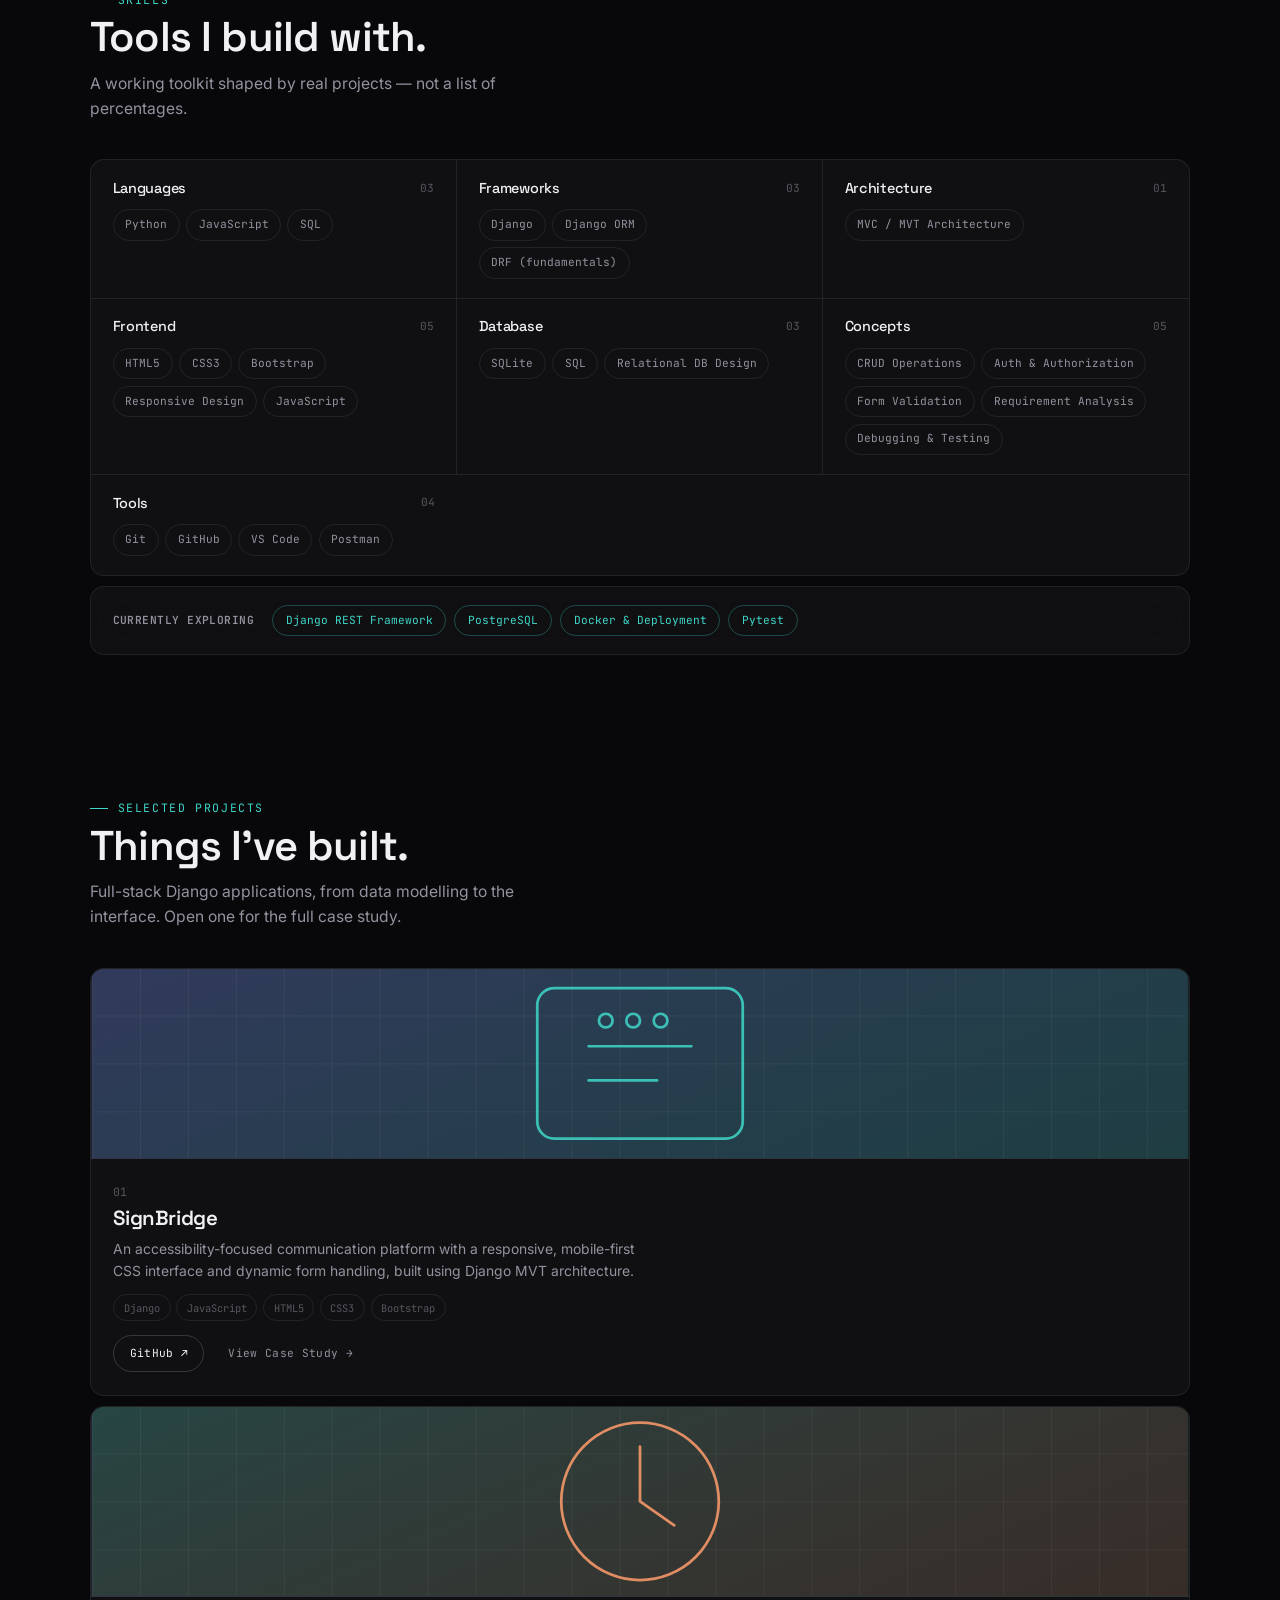
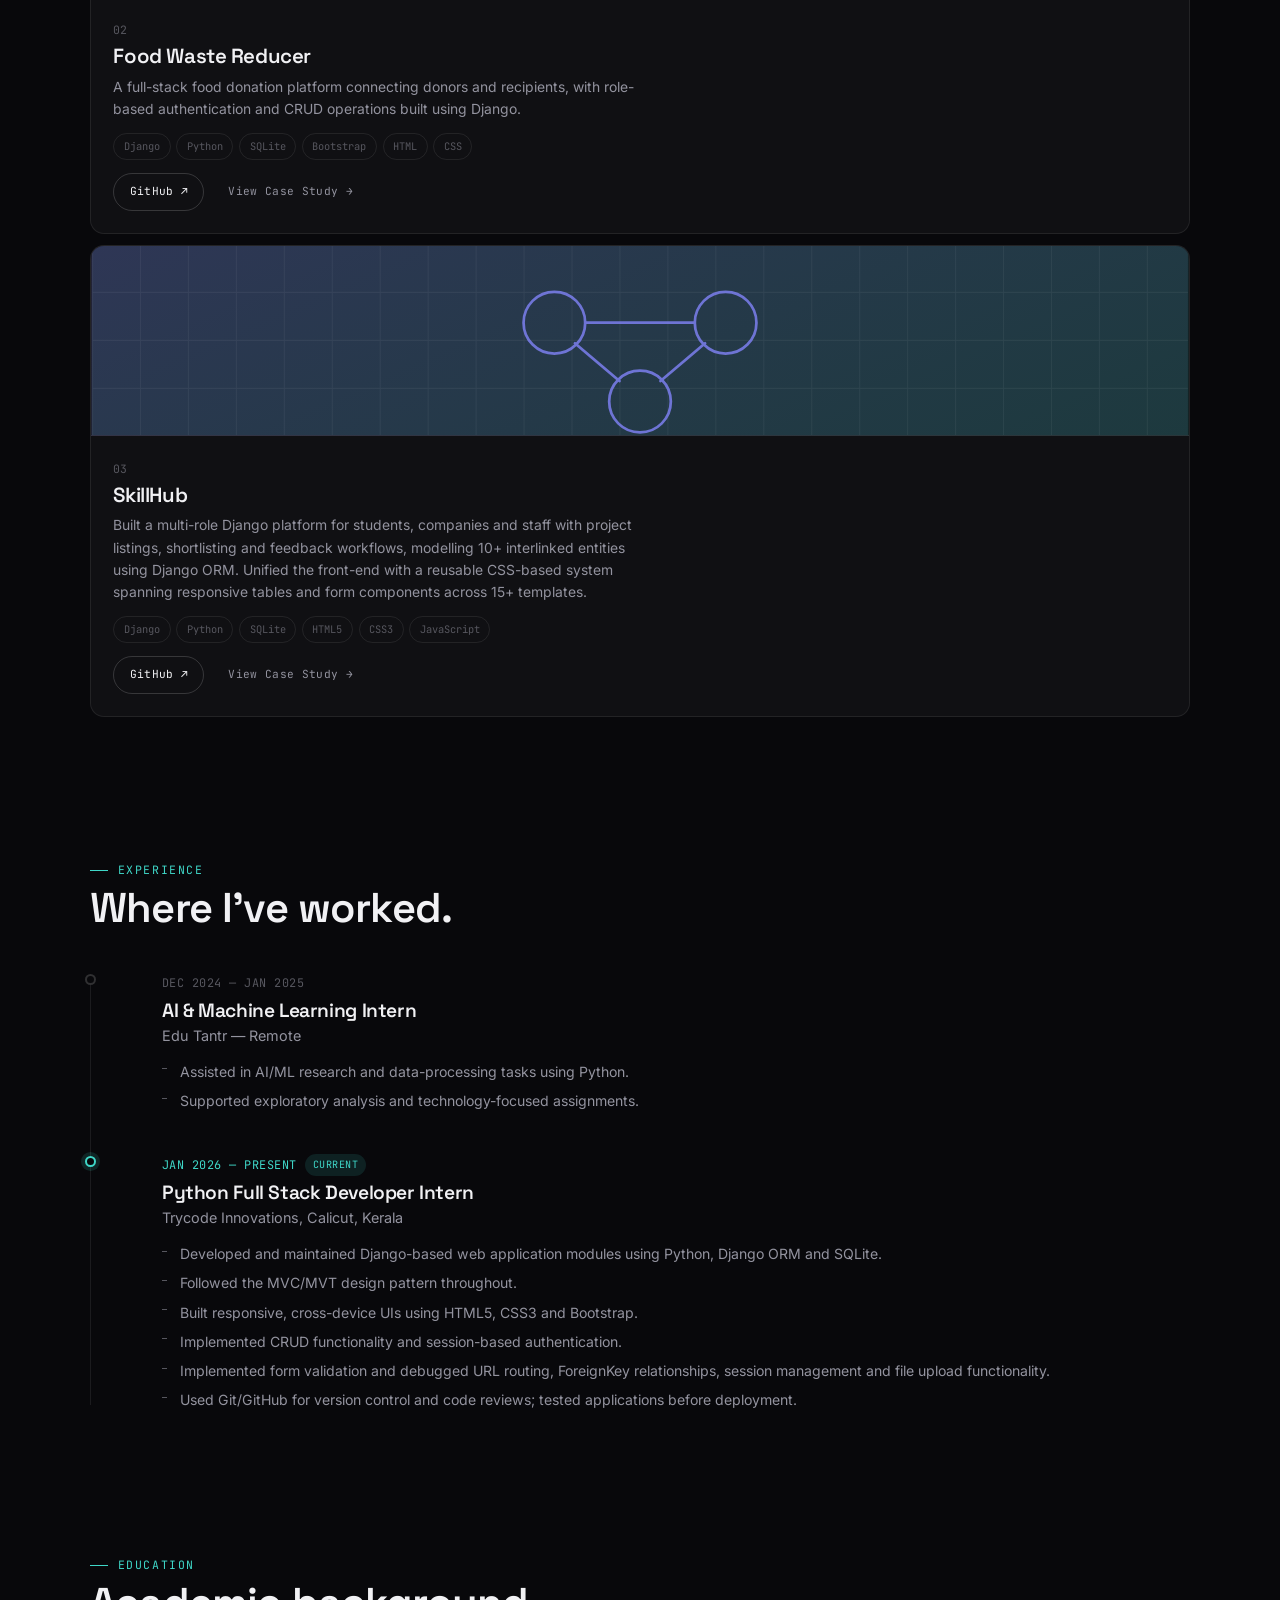
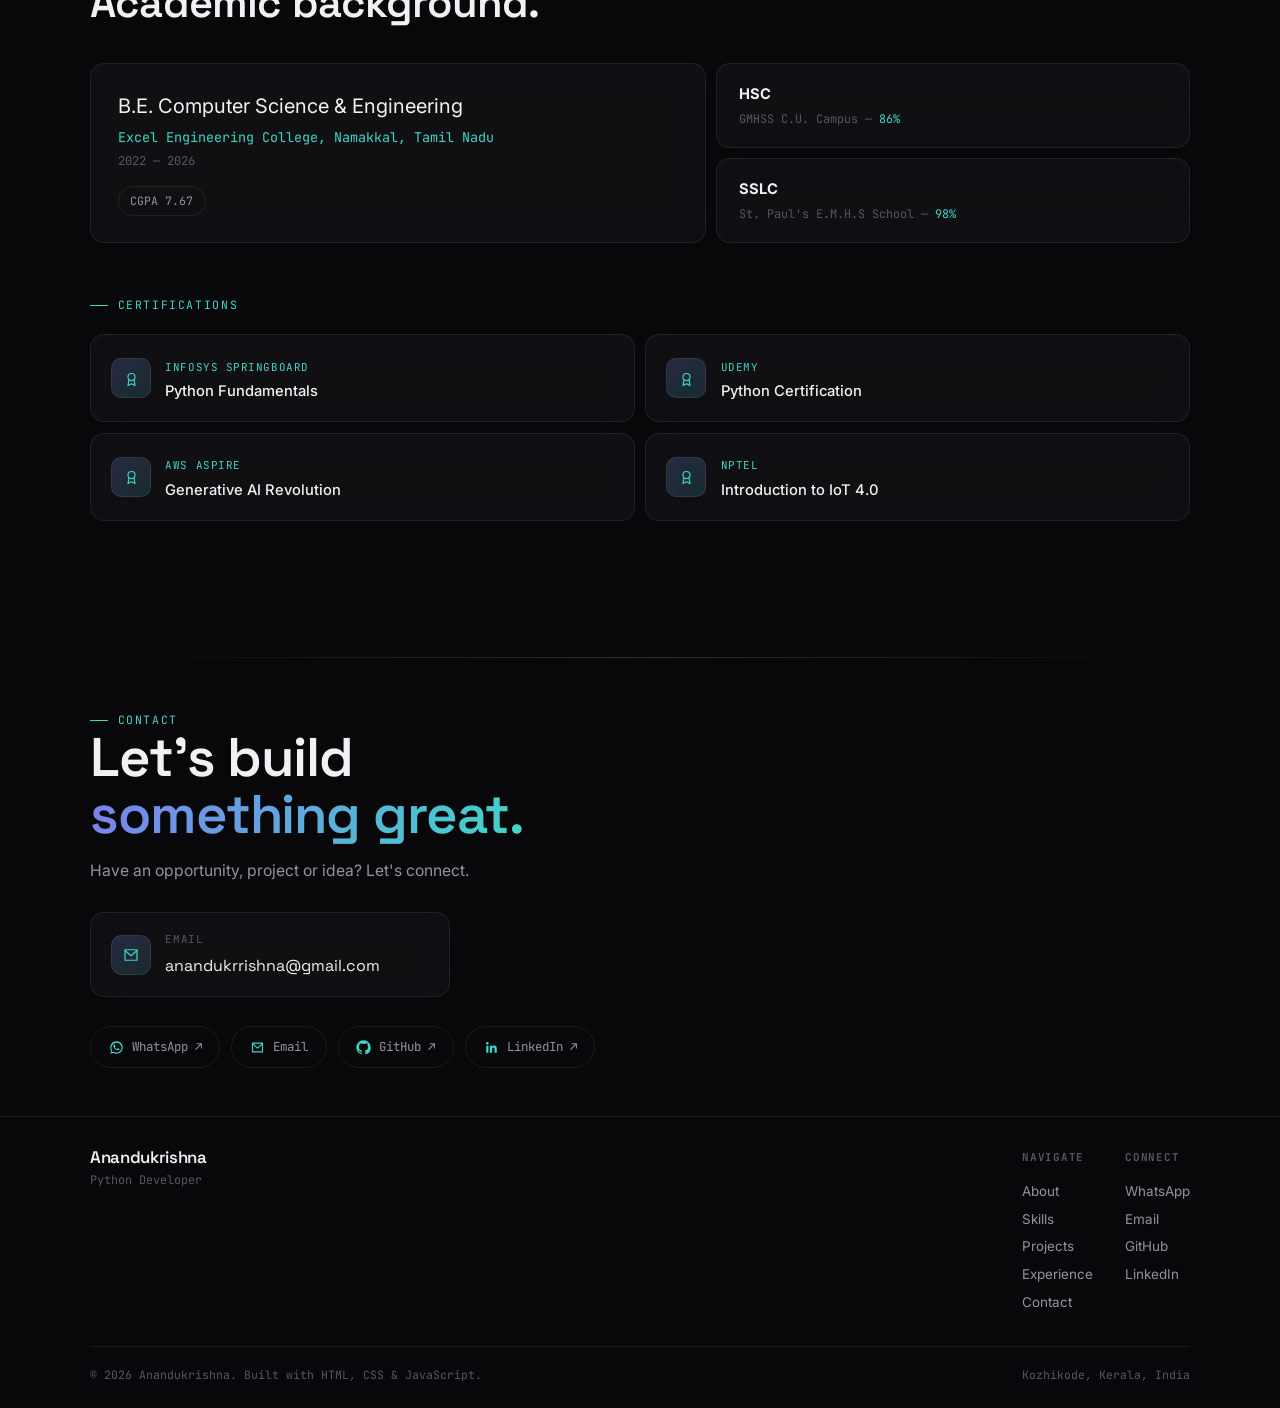
==== commit 11f36d61: "Update6 portfolio" ====
--- a/index.html
+++ b/index.html
@@ -94,7 +94,7 @@
   </div>
 </header>
 
-<!-- ============ MOBILE MENU ============ -->
+<!-- ============ MOBILE MENU (compact dropdown) ============ -->
 <div class="mobile-menu" id="mobile-menu" aria-hidden="true">
   <nav aria-label="Mobile" class="mobile-menu-nav">
     <a href="#about" data-nav-mobile><span>About</span></a>
@@ -106,9 +106,10 @@
   </nav>
   <div class="mobile-menu-divider"></div>
   <div class="mobile-menu-socials">
+    <a href="https://wa.me/918921303751" target="_blank" rel="noopener">WhatsApp ↗</a>
+    <a href="mailto:anandukrrishna@gmail.com">Email ↗</a>
     <a href="https://github.com/anandukrishna-git" target="_blank" rel="noopener">GitHub ↗</a>
     <a href="https://linkedin.com/in/anandukrishnavp88" target="_blank" rel="noopener">LinkedIn ↗</a>
-    <a href="https://wa.me/918921303751" target="_blank" rel="noopener">WhatsApp ↗</a>
   </div>
   <div class="mobile-menu-divider"></div>
   <a href="assets/resume/Anandukrishna_Python_Developer_Resume.pdf" download class="btn btn-primary mobile-menu-resume">
@@ -121,26 +122,6 @@
 
   <!-- ============ HERO ============ -->
   <section id="hero">
-    <svg class="hero-schema" viewBox="0 0 640 480" aria-hidden="true" focusable="false">
-      <defs>
-        <linearGradient id="schemaGrad" x1="0" y1="0" x2="1" y2="1">
-          <stop offset="0%" stop-color="#7c7fee"/>
-          <stop offset="100%" stop-color="#3fd7c8"/>
-        </linearGradient>
-      </defs>
-      <g class="edge">
-        <path d="M120 90 L300 60 L470 140 M300 60 L280 230 M470 140 L520 300 M280 230 L120 320 M280 230 L470 140 M120 320 L200 420 M470 140 L560 400 M200 420 L520 300"/>
-      </g>
-      <circle class="node node-glow" cx="120" cy="90" r="6"/>
-      <circle class="node node-glow" cx="300" cy="60" r="5"/>
-      <circle class="node node-core node-glow" cx="470" cy="140" r="8"/>
-      <circle class="node node-glow" cx="280" cy="230" r="6"/>
-      <circle class="node node-glow" cx="520" cy="300" r="5"/>
-      <circle class="node node-core node-glow" cx="120" cy="320" r="7"/>
-      <circle class="node node-glow" cx="200" cy="420" r="5"/>
-      <circle class="node node-glow" cx="560" cy="400" r="6"/>
-    </svg>
-
     <div class="wrap">
       <div class="hero-grid">
         <div class="hero-main">
@@ -153,7 +134,7 @@
           <p class="hero-desc">Building practical web applications with Python, Django and modern frontend technologies.</p>
           <div class="hero-cta">
             <a href="#projects" class="btn btn-primary">View Projects →</a>
-            <a href="assets/resume/Anandukrishna_Python_Developer_Resume.pdf" target="_blank" rel="noopener" class="btn btn-outline">View Resume</a>
+            <a href="assets/resume/Anandukrishna_Python_Developer_Resume.pdf" id="view-resume" target="_blank" rel="noopener" class="btn btn-outline">View Resume</a>
             <a href="#contact" class="btn btn-outline">Get In Touch</a>
           </div>
           <div class="hero-socials">
@@ -380,18 +361,17 @@
             <span class="contact-card-value">anandukrrishna@gmail.com</span>
           </span>
         </a>
-        <a class="glass contact-card" href="tel:+918921303751">
-          <span class="contact-icon" aria-hidden="true">
-            <svg viewBox="0 0 24 24" fill="none" stroke="currentColor" stroke-width="1.6" stroke-linecap="round" stroke-linejoin="round"><path d="M6.6 10.8a15.5 15.5 0 0 0 6.6 6.6l2.2-2.2a1 1 0 0 1 1-.25 11 11 0 0 0 3.4.55 1 1 0 0 1 1 1V20a1 1 0 0 1-1 1A17 17 0 0 1 3 4a1 1 0 0 1 1-1h3.5a1 1 0 0 1 1 1 11 11 0 0 0 .55 3.4 1 1 0 0 1-.25 1z"/></svg>
-          </span>
-          <span class="contact-card-text">
-            <span class="contact-card-label">Phone</span>
-            <span class="contact-card-value">+91 89213 03751</span>
-          </span>
+      </div>
+
+      <div class="contact-socials reveal">
+        <a class="social-pill" href="https://wa.me/918921303751" target="_blank" rel="noopener">
+          <svg viewBox="0 0 24 24" fill="currentColor" aria-hidden="true"><path d="M12.02 2C6.5 2 2 6.48 2 12c0 1.85.5 3.58 1.36 5.07L2 22l5.07-1.33A9.94 9.94 0 0 0 12.02 22c5.52 0 10-4.48 10-10s-4.48-10-10-10zm0 18.13c-1.6 0-3.13-.44-4.44-1.24l-.32-.19-3.15.83.84-3.07-.21-.32A8.12 8.12 0 1 1 20.15 12c0 4.5-3.63 8.13-8.13 8.13zm4.5-6.1c-.25-.12-1.45-.72-1.68-.8-.23-.08-.39-.12-.56.12-.16.25-.64.8-.78.96-.14.16-.29.18-.53.06-.25-.12-1.05-.39-2-1.23-.74-.66-1.24-1.48-1.39-1.73-.14-.25-.02-.38.11-.5.11-.11.25-.29.37-.43.12-.15.16-.25.24-.41.08-.17.04-.31-.02-.43-.06-.12-.56-1.36-.77-1.86-.2-.49-.41-.42-.56-.43-.14-.01-.31-.01-.47-.01-.16 0-.43.06-.65.31-.23.25-.85.83-.85 2.03s.87 2.36 1 2.52c.12.16 1.7 2.6 4.13 3.64.58.25 1.03.4 1.38.51.58.18 1.11.16 1.53.1.47-.07 1.45-.59 1.65-1.16.2-.57.2-1.06.14-1.16-.06-.1-.22-.16-.47-.28z"/></svg>
+          WhatsApp ↗
         </a>
-      </div>
-
-      <div class="contact-socials reveal">
+        <a class="social-pill" href="mailto:anandukrrishna@gmail.com">
+          <svg viewBox="0 0 24 24" fill="none" stroke="currentColor" stroke-width="1.8" stroke-linecap="round" stroke-linejoin="round" aria-hidden="true"><path d="M4 5h16v14H4z"/><path d="m4 6 8 7 8-7"/></svg>
+          Email
+        </a>
         <a class="social-pill" href="https://github.com/anandukrishna-git" target="_blank" rel="noopener">
           <svg viewBox="0 0 24 24" fill="currentColor" aria-hidden="true"><path d="M12 .5C5.65.5.5 5.65.5 12c0 5.08 3.29 9.39 7.86 10.91.58.1.79-.25.79-.56 0-.28-.01-1.02-.02-2-3.2.7-3.88-1.54-3.88-1.54-.52-1.34-1.28-1.7-1.28-1.7-1.05-.72.08-.7.08-.7 1.16.08 1.77 1.2 1.77 1.2 1.03 1.77 2.71 1.26 3.37.96.1-.75.4-1.26.73-1.55-2.56-.29-5.25-1.28-5.25-5.7 0-1.26.45-2.29 1.19-3.1-.12-.29-.52-1.46.11-3.05 0 0 .97-.31 3.18 1.18a11 11 0 0 1 5.79 0c2.2-1.49 3.17-1.18 3.17-1.18.64 1.59.24 2.76.12 3.05.74.81 1.18 1.84 1.18 3.1 0 4.43-2.69 5.4-5.26 5.69.41.36.78 1.08.78 2.17 0 1.56-.02 2.82-.02 3.2 0 .31.21.67.8.56A10.52 10.52 0 0 0 23.5 12c0-6.35-5.15-11.5-11.5-11.5z"/></svg>
           GitHub ↗
@@ -400,10 +380,6 @@
           <svg viewBox="0 0 24 24" fill="currentColor" aria-hidden="true"><path d="M20.45 20.45h-3.55v-5.57c0-1.33-.02-3.03-1.85-3.03-1.86 0-2.14 1.45-2.14 2.94v5.66H9.36V9h3.41v1.56h.05c.48-.9 1.63-1.85 3.36-1.85 3.6 0 4.27 2.37 4.27 5.45v6.29zM5.34 7.43a2.06 2.06 0 1 1 0-4.12 2.06 2.06 0 0 1 0 4.12zM7.12 20.45H3.56V9h3.56v11.45z"/></svg>
           LinkedIn ↗
         </a>
-        <a class="social-pill" href="https://wa.me/918921303751" target="_blank" rel="noopener">
-          <svg viewBox="0 0 24 24" fill="currentColor" aria-hidden="true"><path d="M12.02 2C6.5 2 2 6.48 2 12c0 1.85.5 3.58 1.36 5.07L2 22l5.07-1.33A9.94 9.94 0 0 0 12.02 22c5.52 0 10-4.48 10-10s-4.48-10-10-10zm0 18.13c-1.6 0-3.13-.44-4.44-1.24l-.32-.19-3.15.83.84-3.07-.21-.32A8.12 8.12 0 1 1 20.15 12c0 4.5-3.63 8.13-8.13 8.13zm4.5-6.1c-.25-.12-1.45-.72-1.68-.8-.23-.08-.39-.12-.56.12-.16.25-.64.8-.78.96-.14.16-.29.18-.53.06-.25-.12-1.05-.39-2-1.23-.74-.66-1.24-1.48-1.39-1.73-.14-.25-.02-.38.11-.5.11-.11.25-.29.37-.43.12-.15.16-.25.24-.41.08-.17.04-.31-.02-.43-.06-.12-.56-1.36-.77-1.86-.2-.49-.41-.42-.56-.43-.14-.01-.31-.01-.47-.01-.16 0-.43.06-.65.31-.23.25-.85.83-.85 2.03s.87 2.36 1 2.52c.12.16 1.7 2.6 4.13 3.64.58.25 1.03.4 1.38.51.58.18 1.11.16 1.53.1.47-.07 1.45-.59 1.65-1.16.2-.57.2-1.06.14-1.16-.06-.1-.22-.16-.47-.28z"/></svg>
-          WhatsApp ↗
-        </a>
       </div>
     </div>
   </section>
@@ -429,9 +405,10 @@
         </div>
         <div class="footer-col">
           <h6>Connect</h6>
+          <a href="https://wa.me/918921303751" target="_blank" rel="noopener">WhatsApp</a>
+          <a href="mailto:anandukrrishna@gmail.com">Email</a>
           <a href="https://github.com/anandukrishna-git" target="_blank" rel="noopener">GitHub</a>
           <a href="https://linkedin.com/in/anandukrishnavp88" target="_blank" rel="noopener">LinkedIn</a>
-          <a href="mailto:anandukrrishna@gmail.com">Email</a>
         </div>
       </div>
     </div>
@@ -456,6 +433,7 @@
 <script src="js/projects.js"></script>
 <script src="js/navigation.js"></script>
 <script src="js/animations.js"></script>
+<script src="js/resume.js"></script>
 <script src="js/main.js"></script>
 </body>
 </html>
--- a/css/style.css
+++ b/css/style.css
@@ -108,8 +108,9 @@
 
 /* ---------------------------------------------------------------------- */
 /* Ambient background — signature element                                 */
-/* Soft layered gradients + a faint fixed schema/grid texture. Pure CSS,   */
-/* no canvas / WebGL, so it costs nothing on low-end devices.             */
+/* A soft, slowly drifting layered gradient (no shapes, dots or dashed    */
+/* network lines) plus a faint fixed grid texture. Pure CSS, no canvas /  */
+/* WebGL, so it costs nothing on low-end devices and never overflows.     */
 /* ---------------------------------------------------------------------- */
 .bg-field{
   position:fixed;inset:0;z-index:-2;pointer-events:none;
@@ -117,7 +118,16 @@
     radial-gradient(58vw 58vw at 88% -8%, rgba(var(--accent-rgb),.15), transparent 60%),
     radial-gradient(46vw 46vw at 4% 32%, rgba(var(--accent-2-rgb),.1), transparent 62%),
     radial-gradient(38vw 38vw at 70% 78%, rgba(var(--signal-rgb),.05), transparent 65%),
-    var(--bg);
+    linear-gradient(120deg, rgba(var(--accent-rgb),.09), rgba(var(--accent-2-rgb),.06) 45%, rgba(var(--signal-rgb),.04) 75%, var(--bg));
+  background-size:auto,auto,auto,320% 320%;
+  background-repeat:no-repeat;
+  animation:bg-drift 26s var(--ease-in-out) infinite;
+  will-change:background-position;
+}
+@keyframes bg-drift{
+  0%{background-position:center,center,center,0% 30%;}
+  50%{background-position:center,center,center,100% 70%;}
+  100%{background-position:center,center,center,0% 30%;}
 }
 .bg-grid{
   position:fixed;inset:0;z-index:-1;pointer-events:none;
@@ -225,6 +235,27 @@
 }
 .btn-ghost:hover{color:var(--text-1);}
 .btn svg{width:14px;height:14px;flex:none;}
+.btn[disabled],.btn.is-disabled{opacity:.5;cursor:not-allowed;}
+
+/* Small floating notice used by the "View Resume" fallback (js/resume.js) */
+.resume-notice{
+  position:absolute;
+  margin-top:.5rem;
+  padding:.5rem .85rem;
+  font-family:var(--font-mono);
+  font-size:.7rem;
+  color:var(--text-2);
+  background:var(--surface-solid);
+  border:1px solid var(--border);
+  border-radius:var(--r-s);
+  opacity:0;
+  transform:translateY(-4px);
+  pointer-events:none;
+  transition:opacity var(--dur-s) var(--ease-out),transform var(--dur-s) var(--ease-out);
+  z-index:5;
+  white-space:nowrap;
+}
+.resume-notice.show{opacity:1;transform:translateY(0);}
 
 /* ---------------------------------------------------------------------- */
 /* Loader                                                                   */
@@ -313,35 +344,49 @@
 .nav-toggle.open span:nth-child(3){transform:translateY(-6px) rotate(-45deg);}
 
 /* ---------------------------------------------------------------------- */
-/* Mobile menu — compact, intentional, not a stretched desktop nav        */
+/* Mobile menu — compact dropdown panel anchored under the navbar.        */
+/* Deliberately NOT a full-viewport takeover: fixed width, capped height, */
+/* internal scroll only if content genuinely exceeds available space.     */
 /* ---------------------------------------------------------------------- */
 .mobile-menu{
-  position:fixed;inset:0;z-index:790;
+  position:fixed;
+  top:4.35rem;
+  right:clamp(1rem,4vw,2.5rem);
+  z-index:790;
+  width:min(272px, calc(100vw - 2rem));
+  max-height:calc(100svh - 5.6rem);
+  overflow-y:auto;
   background:var(--overlay);
   backdrop-filter:blur(18px);
   -webkit-backdrop-filter:blur(18px);
-  display:flex;flex-direction:column;justify-content:center;
-  padding:6.5rem clamp(1.25rem,6vw,3rem) 2.5rem;
+  border:1px solid var(--border);
+  border-radius:var(--r-l);
+  box-shadow:var(--shadow-modal);
+  padding:.85rem .95rem 1rem;
+  display:flex;flex-direction:column;
   opacity:0;visibility:hidden;
-  transform:translateY(-10px);
+  transform:translateY(-8px) scale(.97);
+  transform-origin:top right;
   transition:opacity var(--dur-m) var(--ease-in-out),transform var(--dur-m) var(--ease-in-out),visibility var(--dur-m);
 }
-.mobile-menu.open{opacity:1;visibility:visible;transform:translateY(0);}
-.mobile-menu-nav{display:flex;flex-direction:column;gap:.15rem;}
+.mobile-menu.open{opacity:1;visibility:visible;transform:translateY(0) scale(1);}
+.mobile-menu-nav{display:flex;flex-direction:column;gap:0;}
 .mobile-menu-nav a{
-  font-family:var(--font-display);font-size:1.5rem;padding:.65rem 0;
+  font-family:var(--font-display);font-size:.98rem;padding:.55rem .2rem;
   color:var(--text-2);
-  transition:color var(--dur-s),padding-left var(--dur-s) var(--ease-out);
+  transition:color var(--dur-s);
   display:flex;align-items:center;justify-content:space-between;
-}
-.mobile-menu-nav a::after{content:'→';font-family:var(--font-mono);font-size:1rem;opacity:0;transition:opacity var(--dur-s);}
-.mobile-menu-nav a:hover,.mobile-menu-nav a:active,.mobile-menu-nav a.active{color:var(--text-1);padding-left:.3rem;}
+  border-bottom:1px solid var(--border);
+}
+.mobile-menu-nav a:last-child{border-bottom:none;}
+.mobile-menu-nav a::after{content:'→';font-family:var(--font-mono);font-size:.85rem;opacity:0;transition:opacity var(--dur-s);}
+.mobile-menu-nav a:hover,.mobile-menu-nav a:active,.mobile-menu-nav a.active{color:var(--text-1);}
 .mobile-menu-nav a:hover::after,.mobile-menu-nav a.active::after{opacity:1;color:var(--accent-2);}
-.mobile-menu-divider{height:1px;background:var(--border);margin:1.4rem 0;flex:none;}
-.mobile-menu-socials{display:flex;gap:1.3rem;flex-wrap:wrap;font-family:var(--font-mono);font-size:.8rem;}
+.mobile-menu-divider{height:1px;background:var(--border);margin:.8rem 0;flex:none;}
+.mobile-menu-socials{display:flex;gap:.9rem;flex-wrap:wrap;font-family:var(--font-mono);font-size:.72rem;}
 .mobile-menu-socials a{color:var(--text-2);transition:color var(--dur-s);}
 .mobile-menu-socials a:hover{color:var(--accent-2);}
-.mobile-menu-resume{width:100%;}
+.mobile-menu-resume{width:100%;font-size:.76rem;padding:.68rem 1rem;}
 
 /* ---------------------------------------------------------------------- */
 /* Hero                                                                     */
@@ -387,7 +432,7 @@
   margin-top:.8rem;
   font-size:.98rem;
 }
-.hero-cta{display:flex;flex-wrap:wrap;gap:.75rem;margin-top:1.5rem;}
+.hero-cta{display:flex;flex-wrap:wrap;gap:.75rem;margin-top:1.5rem;position:relative;}
 
 /* Hero social links — icon + label pills, subtle & premium (not text-only) */
 .hero-socials{
@@ -443,24 +488,6 @@
 @keyframes scroll-cue{0%{transform:scaleY(0);transform-origin:top;}50%{transform:scaleY(1);transform-origin:top;}
   50.1%{transform-origin:bottom;}100%{transform:scaleY(0);transform-origin:bottom;}}
 
-/* Hero schema graphic — signature ambient element */
-.hero-schema{
-  position:absolute;top:50%;right:-6%;transform:translateY(-50%);
-  width:min(600px,58vw);opacity:.5;z-index:0;pointer-events:none;
-}
-.hero-schema .edge{
-  stroke:url(#schemaGrad);stroke-width:1;fill:none;opacity:.35;
-  stroke-dasharray:4 6;
-  animation:dash-flow 14s linear infinite;
-}
-.hero-schema .node{fill:var(--bg);stroke:var(--accent-2);stroke-width:1.1;opacity:.55;}
-.hero-schema .node-core{fill:var(--accent);opacity:.7;}
-.hero-schema .node-glow{animation:node-pulse 4.5s ease-in-out infinite;}
-.hero-schema .node-glow:nth-child(2n){animation-delay:-1.5s;}
-.hero-schema .node-glow:nth-child(3n){animation-delay:-3s;}
-@keyframes dash-flow{to{stroke-dashoffset:-200;}}
-@keyframes node-pulse{0%,100%{opacity:.4;}50%{opacity:.9;}}
-
 /* ---------------------------------------------------------------------- */
 /* Stats — single horizontal row on desktop                               */
 /* ---------------------------------------------------------------------- */
@@ -565,7 +592,7 @@
 }
 
 /* ---------------------------------------------------------------------- */
-/* Projects — media-forward cards with a real preview area                */
+/* Projects — compact media-forward cards                                 */
 /* ---------------------------------------------------------------------- */
 .project-list{display:flex;flex-direction:column;gap:var(--card-gap);}
 .project-card{
@@ -580,11 +607,13 @@
 }
 .project-card:hover,.project-card:focus-visible{transform:translateY(-3px);border-color:var(--border-strong);}
 
-/* Preview media — real video/image when supplied, tasteful placeholder otherwise */
+/* Preview media — small, real video/image when supplied, tasteful placeholder otherwise.
+   Deliberately capped with max-height so the preview never dominates the card. */
 .project-media{
   position:relative;
   width:100%;
-  aspect-ratio:16/8;
+  aspect-ratio:16/7;
+  max-height:190px;
   overflow:hidden;
   background:linear-gradient(135deg, rgba(var(--accent-rgb),.16), rgba(var(--accent-2-rgb),.1));
   border-bottom:1px solid var(--border);
@@ -598,7 +627,7 @@
   display:flex;align-items:center;justify-content:center;
 }
 .project-media.is-placeholder svg{
-  width:15%;min-width:34px;max-width:56px;
+  width:14%;min-width:28px;max-width:44px;
   color:rgba(var(--accent-2-rgb),.55);
   opacity:.8;
 }
@@ -612,41 +641,30 @@
   -webkit-mask-image:radial-gradient(70% 90% at 50% 50%, #000 40%, transparent 90%);
 }
 
+/* Card body — no logo/mark column any more (kept only in the modal), so
+   this is a simple, compact single-column stack. */
 .project-body{
-  padding:clamp(1.1rem,2.6vw,1.5rem) clamp(1.3rem,3vw,1.8rem) clamp(1.3rem,3vw,1.8rem);
-  display:grid;grid-template-columns:auto 1fr;gap:clamp(1rem,3vw,1.4rem);align-items:start;
-}
-.project-mark,.project-logo{
-  flex:none;width:52px;height:52px;border-radius:12px;
-  display:flex;align-items:center;justify-content:center;
-}
-.project-mark{
-  font-family:var(--font-display);font-weight:600;font-size:1.15rem;
-  background:linear-gradient(135deg,var(--accent),var(--accent-2));color:var(--bg);
-}
-.project-logo{
-  background:var(--surface-solid);border:1px solid var(--border);padding:.5rem;
-}
-.project-logo img{width:100%;height:100%;object-fit:contain;}
-.project-info{min-width:0;}
-.project-num{font-family:var(--font-mono);color:var(--text-3);font-size:.76rem;}
+  padding:clamp(.9rem,2.2vw,1.2rem) clamp(1.05rem,2.6vw,1.4rem) clamp(1.05rem,2.6vw,1.4rem);
+}
+.project-num{font-family:var(--font-mono);color:var(--text-3);font-size:.72rem;}
 .project-name{
-  font-size:clamp(1.2rem,2.2vw,1.55rem);margin-top:.3rem;
+  font-size:clamp(1.05rem,1.9vw,1.28rem);margin-top:.28rem;
   transition:color var(--dur-s);
 }
 .project-card:hover .project-name{color:var(--accent-2);}
-.project-desc{color:var(--text-2);max-width:60ch;margin-top:.6rem;font-size:.92rem;}
-.project-tags{display:flex;flex-wrap:wrap;gap:.4rem;margin-top:.9rem;}
+.project-desc{color:var(--text-2);max-width:60ch;margin-top:.5rem;font-size:.87rem;}
+.project-tags{display:flex;flex-wrap:wrap;gap:.35rem;margin-top:.75rem;}
 .project-tags span{
-  font-family:var(--font-mono);font-size:.68rem;color:var(--text-3);
-  border:1px solid var(--border);padding:.28rem .65rem;border-radius:var(--r-pill);
-}
-.project-actions{display:flex;gap:.7rem;margin-top:1.05rem;flex-wrap:wrap;}
-.project-actions .btn{padding:.6rem 1.05rem;font-size:.72rem;}
+  font-family:var(--font-mono);font-size:.65rem;color:var(--text-3);
+  border:1px solid var(--border);padding:.26rem .6rem;border-radius:var(--r-pill);
+}
+.project-actions{display:flex;gap:.55rem;margin-top:.85rem;flex-wrap:wrap;}
+.project-actions .btn{padding:.55rem .95rem;font-size:.7rem;}
 
 /* ---------------------------------------------------------------------- */
 /* Modal system (Projects + Certifications)                               */
-/* Compact, information-focused, never scrolls internally.                */
+/* Compact, information-focused, never scrolls internally unless content  */
+/* genuinely exceeds the viewport.                                        */
 /* ---------------------------------------------------------------------- */
 .modal-overlay{
   position:fixed;inset:0;z-index:950;
@@ -661,7 +679,7 @@
 .modal-overlay.open{opacity:1;visibility:visible;}
 .modal-card{
   position:relative;
-  width:100%;max-width:520px;
+  width:100%;max-width:480px;
   max-height:calc(100svh - 3rem);
   background:var(--surface-solid);
   border:1px solid var(--border-strong);
@@ -681,52 +699,52 @@
 }
 .modal-close:hover{border-color:var(--accent-2);color:var(--accent-2);transform:rotate(90deg);}
 .modal-close svg{width:14px;height:14px;}
-.modal-body{padding:0 0 1.6rem;overflow-y:auto;max-height:calc(100svh - 3rem);}
-.modal-body-inner{padding:1.7rem 1.7rem 0;}
+.modal-body{padding:0 0 1.4rem;overflow-y:auto;max-height:calc(100svh - 3rem);}
+.modal-body-inner{padding:1.5rem 1.5rem 0;}
 .modal-media{
   width:100%;aspect-ratio:16/9;overflow:hidden;position:relative;
   background:linear-gradient(135deg, rgba(var(--accent-rgb),.16), rgba(var(--accent-2-rgb),.1));
   border-bottom:1px solid var(--border);
 }
 .modal-media video,.modal-media img{width:100%;height:100%;object-fit:cover;display:block;}
-.modal-header-row{display:flex;align-items:center;gap:1rem;margin-top:1rem;}
+.modal-header-row{display:flex;align-items:center;gap:1rem;margin-top:.9rem;}
 .modal-logo{
-  flex:none;width:48px;height:48px;border-radius:12px;background:var(--surface-solid);
-  border:1px solid var(--border);padding:.45rem;display:flex;align-items:center;justify-content:center;
+  flex:none;width:44px;height:44px;border-radius:11px;background:var(--surface-solid);
+  border:1px solid var(--border);padding:.4rem;display:flex;align-items:center;justify-content:center;
 }
 .modal-logo img{width:100%;height:100%;object-fit:contain;}
-.modal-eyebrow{margin-bottom:.5rem;padding-right:2.2rem;}
+.modal-eyebrow{margin-bottom:.45rem;padding-right:2.2rem;}
 .modal-media ~ .modal-body-inner .modal-eyebrow{margin-top:0;}
-.modal-title{font-size:clamp(1.35rem,3.2vw,1.7rem);padding-right:2rem;}
-.modal-tagline{color:var(--text-2);margin-top:.5rem;font-size:.92rem;max-width:60ch;}
+.modal-title{font-size:clamp(1.25rem,3vw,1.55rem);padding-right:2rem;}
+.modal-tagline{color:var(--text-2);margin-top:.45rem;font-size:.88rem;max-width:60ch;}
 .modal-cert-mark{
-  width:48px;height:48px;border-radius:12px;display:flex;align-items:center;justify-content:center;
-  font-family:var(--font-display);font-weight:600;font-size:1.05rem;
+  width:44px;height:44px;border-radius:11px;display:flex;align-items:center;justify-content:center;
+  font-family:var(--font-display);font-weight:600;font-size:.98rem;
   background:linear-gradient(135deg,var(--accent),var(--accent-2));color:var(--bg);
-  margin-top:1rem;
+  margin-top:.9rem;
 }
 .modal-cert-image{
-  margin-top:1.1rem;border-radius:var(--r-m);overflow:hidden;border:1px solid var(--border);
-  max-height:38vh;display:flex;align-items:center;justify-content:center;background:rgba(255,255,255,.02);
-}
-.modal-cert-image img{width:100%;height:100%;max-height:38vh;object-fit:contain;}
-.modal-tags{display:flex;flex-wrap:wrap;gap:.45rem;margin-top:1.1rem;}
+  margin-top:1rem;border-radius:var(--r-m);overflow:hidden;border:1px solid var(--border);
+  max-height:32vh;display:flex;align-items:center;justify-content:center;background:rgba(255,255,255,.02);
+}
+.modal-cert-image img{width:100%;height:100%;max-height:32vh;object-fit:contain;}
+.modal-tags{display:flex;flex-wrap:wrap;gap:.4rem;margin-top:1rem;}
 .modal-tags span{
-  font-family:var(--font-mono);font-size:.68rem;color:var(--text-2);
-  border:1px solid var(--border);padding:.32rem .72rem;border-radius:var(--r-pill);
-}
-.modal-block{padding-top:1.1rem;margin-top:1.1rem;border-top:1px solid var(--border);}
+  font-family:var(--font-mono);font-size:.65rem;color:var(--text-2);
+  border:1px solid var(--border);padding:.3rem .68rem;border-radius:var(--r-pill);
+}
+.modal-block{padding-top:1rem;margin-top:1rem;border-top:1px solid var(--border);}
 .modal-block h5{
-  font-family:var(--font-mono);color:var(--accent-2);font-size:.7rem;letter-spacing:.06em;
-  text-transform:uppercase;margin-bottom:.45rem;
-}
-.modal-block p{color:var(--text-2);max-width:65ch;font-size:.9rem;}
-.modal-meta{display:flex;flex-wrap:wrap;gap:1.4rem;margin-top:1rem;}
-.modal-meta div span{display:block;font-family:var(--font-mono);font-size:.66rem;color:var(--text-3);
-  text-transform:uppercase;letter-spacing:.05em;margin-bottom:.25rem;}
-.modal-meta div strong{font-weight:500;font-size:.9rem;color:var(--text-1);}
-.modal-actions{display:flex;gap:.7rem;margin-top:1.3rem;flex-wrap:wrap;}
-.modal-actions .btn{font-size:.74rem;padding:.68rem 1.1rem;}
+  font-family:var(--font-mono);color:var(--accent-2);font-size:.68rem;letter-spacing:.06em;
+  text-transform:uppercase;margin-bottom:.4rem;
+}
+.modal-block p{color:var(--text-2);max-width:65ch;font-size:.87rem;}
+.modal-meta{display:flex;flex-wrap:wrap;gap:1.2rem;margin-top:.9rem;}
+.modal-meta div span{display:block;font-family:var(--font-mono);font-size:.64rem;color:var(--text-3);
+  text-transform:uppercase;letter-spacing:.05em;margin-bottom:.22rem;}
+.modal-meta div strong{font-weight:500;font-size:.86rem;color:var(--text-1);}
+.modal-actions{display:flex;gap:.6rem;margin-top:1.1rem;flex-wrap:wrap;padding-bottom:1.5rem;}
+.modal-actions .btn{font-size:.72rem;padding:.62rem 1.05rem;}
 
 body.modal-open{overflow:hidden;}
 
@@ -776,7 +794,18 @@
 .edu-degree{font-size:1.25rem;}
 .edu-school{color:var(--accent-2);margin-top:.3rem;font-family:var(--font-mono);font-size:.84rem;}
 .edu-period{color:var(--text-3);font-family:var(--font-mono);font-size:.76rem;margin-top:.2rem;}
-.edu-cgpa{margin-top:.9rem;display:inline-block;padding:.4rem .85rem;border:1px solid var(--border);border-radius:var(--r-pill);font-family:var(--font-mono);font-size:.76rem;color:var(--text-2);}
+/* align-self keeps the pill hugging its own text instead of being
+   stretched to the full width of the flex-column parent. */
+.edu-cgpa{
+  margin-top:.9rem;
+  align-self:flex-start;
+  display:inline-flex;align-items:center;
+  width:fit-content;
+  padding:.32rem .7rem;
+  border:1px solid var(--border);border-radius:var(--r-pill);
+  font-family:var(--font-mono);font-size:.72rem;color:var(--text-2);
+  white-space:nowrap;
+}
 .edu-secondary{display:flex;flex-direction:column;gap:var(--card-gap);}
 .edu-secondary .glass{padding:1.15rem 1.35rem;flex:1;display:flex;flex-direction:column;justify-content:center;}
 .edu-secondary h5{font-size:.92rem;}
@@ -813,7 +842,9 @@
   font-size:clamp(2rem,5vw,3.4rem);line-height:1.04;
 }
 .contact-sub{color:var(--text-2);max-width:44ch;margin-top:1rem;font-size:.98rem;}
-.contact-grid{display:grid;grid-template-columns:repeat(2,1fr);gap:var(--card-gap);margin-top:1.8rem;}
+.contact-grid{
+  display:grid;grid-template-columns:1fr;max-width:360px;gap:var(--card-gap);margin-top:1.8rem;
+}
 .contact-card{
   display:flex;align-items:center;gap:.9rem;padding:1.1rem 1.25rem;
   transition:transform var(--dur-m) var(--ease-out),border-color var(--dur-s);
--- a/css/responsive.css
+++ b/css/responsive.css
@@ -11,7 +11,6 @@
 /* Laptop */
 @media (max-width:1200px){
   .hero-grid{grid-template-columns:1.25fr .8fr;}
-  .hero-schema{width:50vw;right:-10%;}
 }
 
 /* Tablet landscape */
@@ -28,8 +27,7 @@
   .skill-group:nth-last-child(-n+3){border-bottom:1px solid var(--border);}
   .skill-group:nth-last-child(-n+2){border-bottom:none;}
   .skill-group:last-child{border-bottom:none;}
-  .hero-schema{opacity:.32;}
-  .project-media{aspect-ratio:16/8.5;}
+  .project-media{aspect-ratio:16/7.5;max-height:170px;}
 }
 
 /* Mobile nav breakpoint / tablet portrait — header becomes: logo | resume | toggle */
@@ -42,21 +40,25 @@
   .nav-resume{padding:.68rem 1rem;}
   .cert-grid{grid-template-columns:1fr;}
   .hero-grid{grid-template-columns:1fr;}
-  .hero-schema{display:none;}
   .project-card{grid-template-columns:1fr;}
-  .project-mark,.project-logo{width:44px;height:44px;font-size:1rem;}
   .stats-row{flex-wrap:wrap;}
   .stat-cell{flex:1 1 50%;border-bottom:1px solid var(--border);}
   .stat-cell:nth-child(2n){border-right:none;}
   .stat-cell:nth-last-child(-n+2){border-bottom:none;}
+
+  /* Compact hero CTA row: two buttons per row instead of a tall stack */
+  .hero-cta{flex-direction:row;flex-wrap:wrap;gap:.6rem;}
+  .hero-cta .btn{flex:1 1 calc(50% - .3rem);}
+  .hero-cta .btn:nth-child(3){flex:1 1 100%;}
+
+  /* Centered, balanced social row */
+  .hero-socials{justify-content:center;}
 }
 
 /* Small tablet / large phone */
 @media (max-width:768px){
   :root{--section-pad:clamp(2.25rem,8vw,3.25rem);}
-  .hero-cta{flex-direction:column;align-items:stretch;}
-  .hero-cta .btn{justify-content:center;}
-  .contact-grid{grid-template-columns:1fr;}
+  .contact-grid{max-width:none;}
   .contact-socials{gap:.55rem;}
   .footer-grid{flex-direction:column;}
   .skills-groups{grid-template-columns:1fr;}
@@ -68,6 +70,7 @@
   .modal-close{top:.75rem;right:.75rem;}
   .edu-secondary{flex-direction:row;}
   .edu-secondary .glass{flex:1;}
+  .project-media{aspect-ratio:16/8;max-height:160px;}
 }
 
 /* Phone */
@@ -75,21 +78,20 @@
   .wrap{padding:0 1.1rem;}
   .hero-name{font-size:clamp(2.3rem,11vw,3rem);}
   .btn{padding:.78rem 1.2rem;font-size:.76rem;}
-  .hero-cta .btn{width:100%;}
-  .hero-socials{justify-content:flex-start;}
+  .hero-cta .btn{font-size:.72rem;padding:.72rem .9rem;}
   .stat-cell{flex:1 1 100%;border-right:none!important;}
   .stat-cell:not(:last-child){border-bottom:1px solid var(--border);}
   .contact-headline{font-size:clamp(1.9rem,9vw,2.6rem);}
   .social-pill{padding:.56rem .95rem;font-size:.72rem;}
-  .mobile-menu-nav a{font-size:1.3rem;padding:.55rem 0;}
-  .mobile-menu{padding-top:5.5rem;}
+  .mobile-menu{top:4rem;right:.85rem;width:min(240px, calc(100vw - 1.7rem));}
+  .mobile-menu-nav a{font-size:.92rem;padding:.5rem .15rem;}
   .terminal-row .key{min-width:5rem;}
   .terminal-body{font-size:.76rem;}
-  .modal-title{font-size:1.35rem;}
+  .modal-title{font-size:1.25rem;}
   .modal-card{max-width:100%;}
   .nav-logo{font-size:.9rem;}
   .edu-secondary{flex-direction:column;}
-  .project-media{aspect-ratio:16/10;}
+  .project-media{aspect-ratio:16/9;max-height:150px;}
 }
 
 /* Very small phone */
@@ -98,6 +100,7 @@
   .hero-name{font-size:1.9rem;}
   .nav-logo{font-size:.82rem;}
   .nav-resume{padding:.6rem .8rem;font-size:.72rem;}
+  .hero-cta .btn{flex:1 1 100%;}
 }
 
 /* Reduced motion */
@@ -109,5 +112,5 @@
     scroll-behavior:auto !important;
   }
   .reveal{opacity:1 !important;transform:none !important;}
-  .hero-schema .edge,.hero-schema .node-glow{animation:none !important;}
+  .bg-field{animation:none !important;}
 }
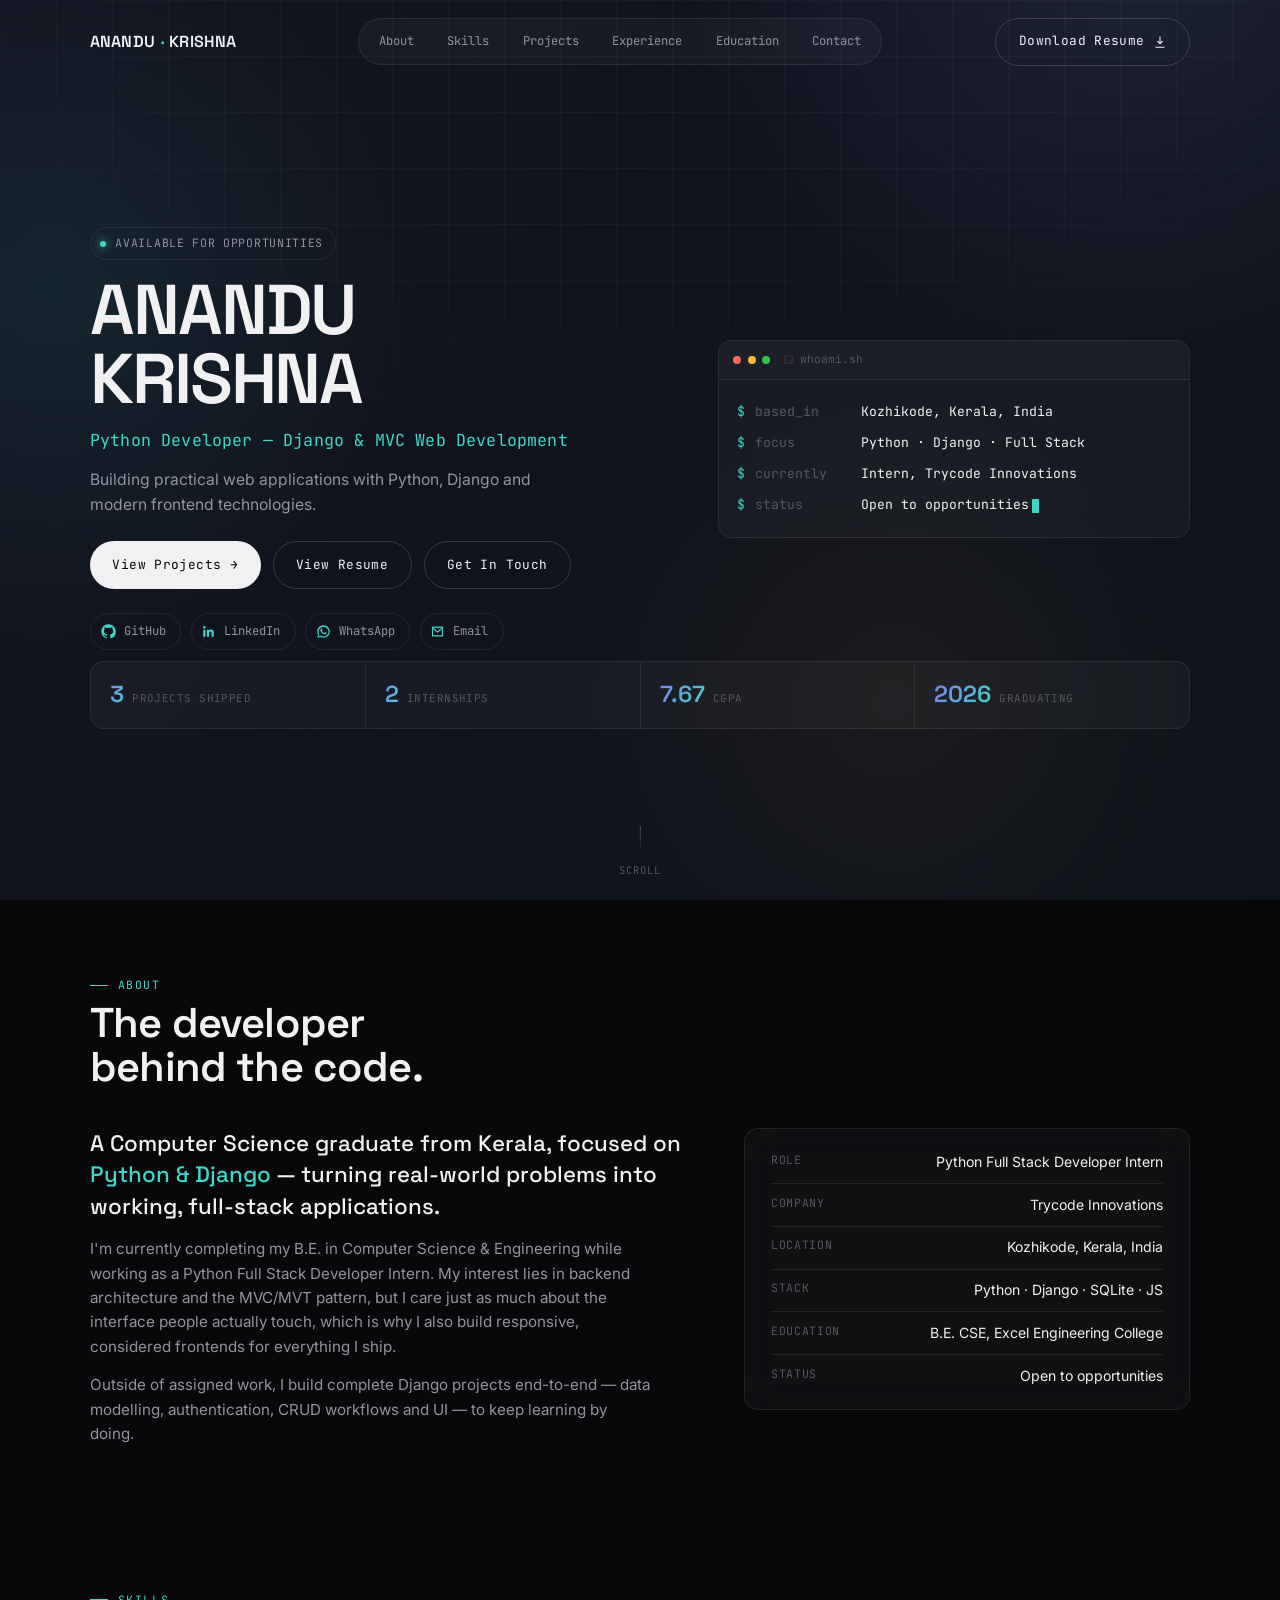
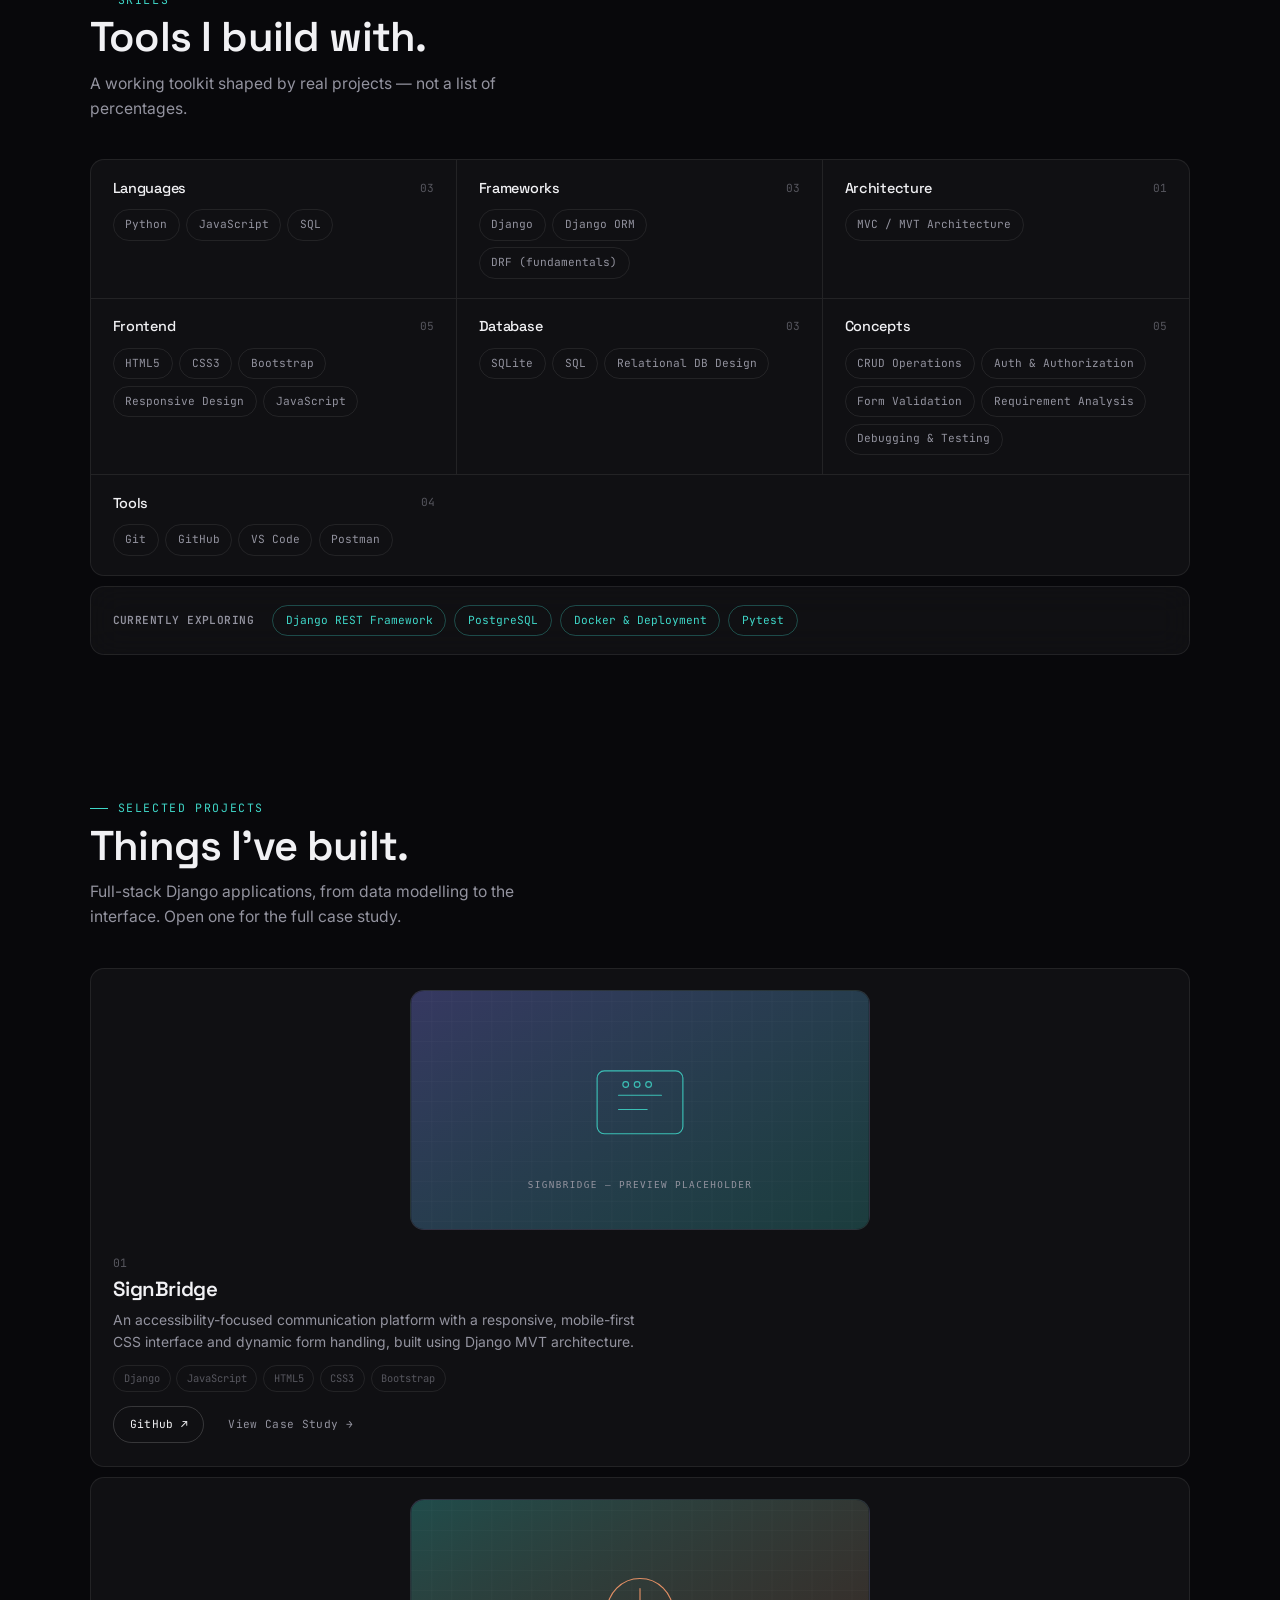
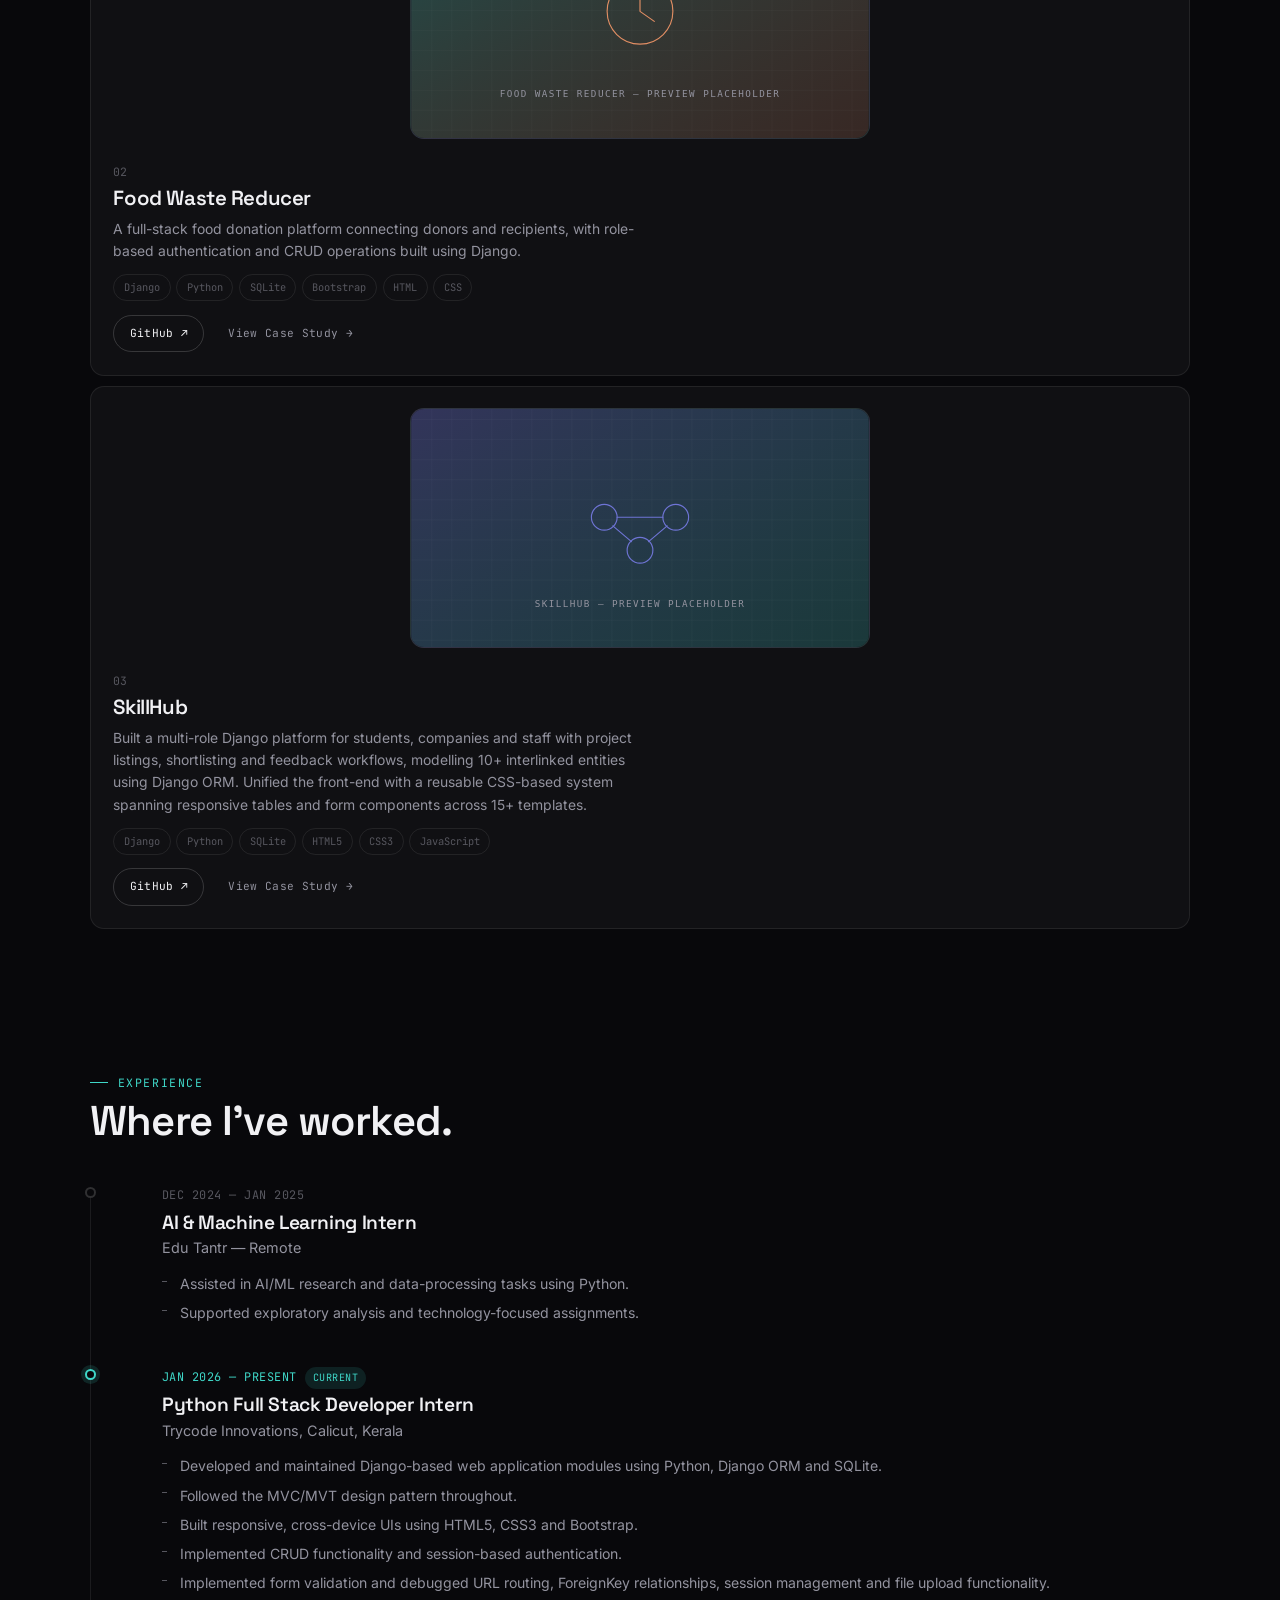
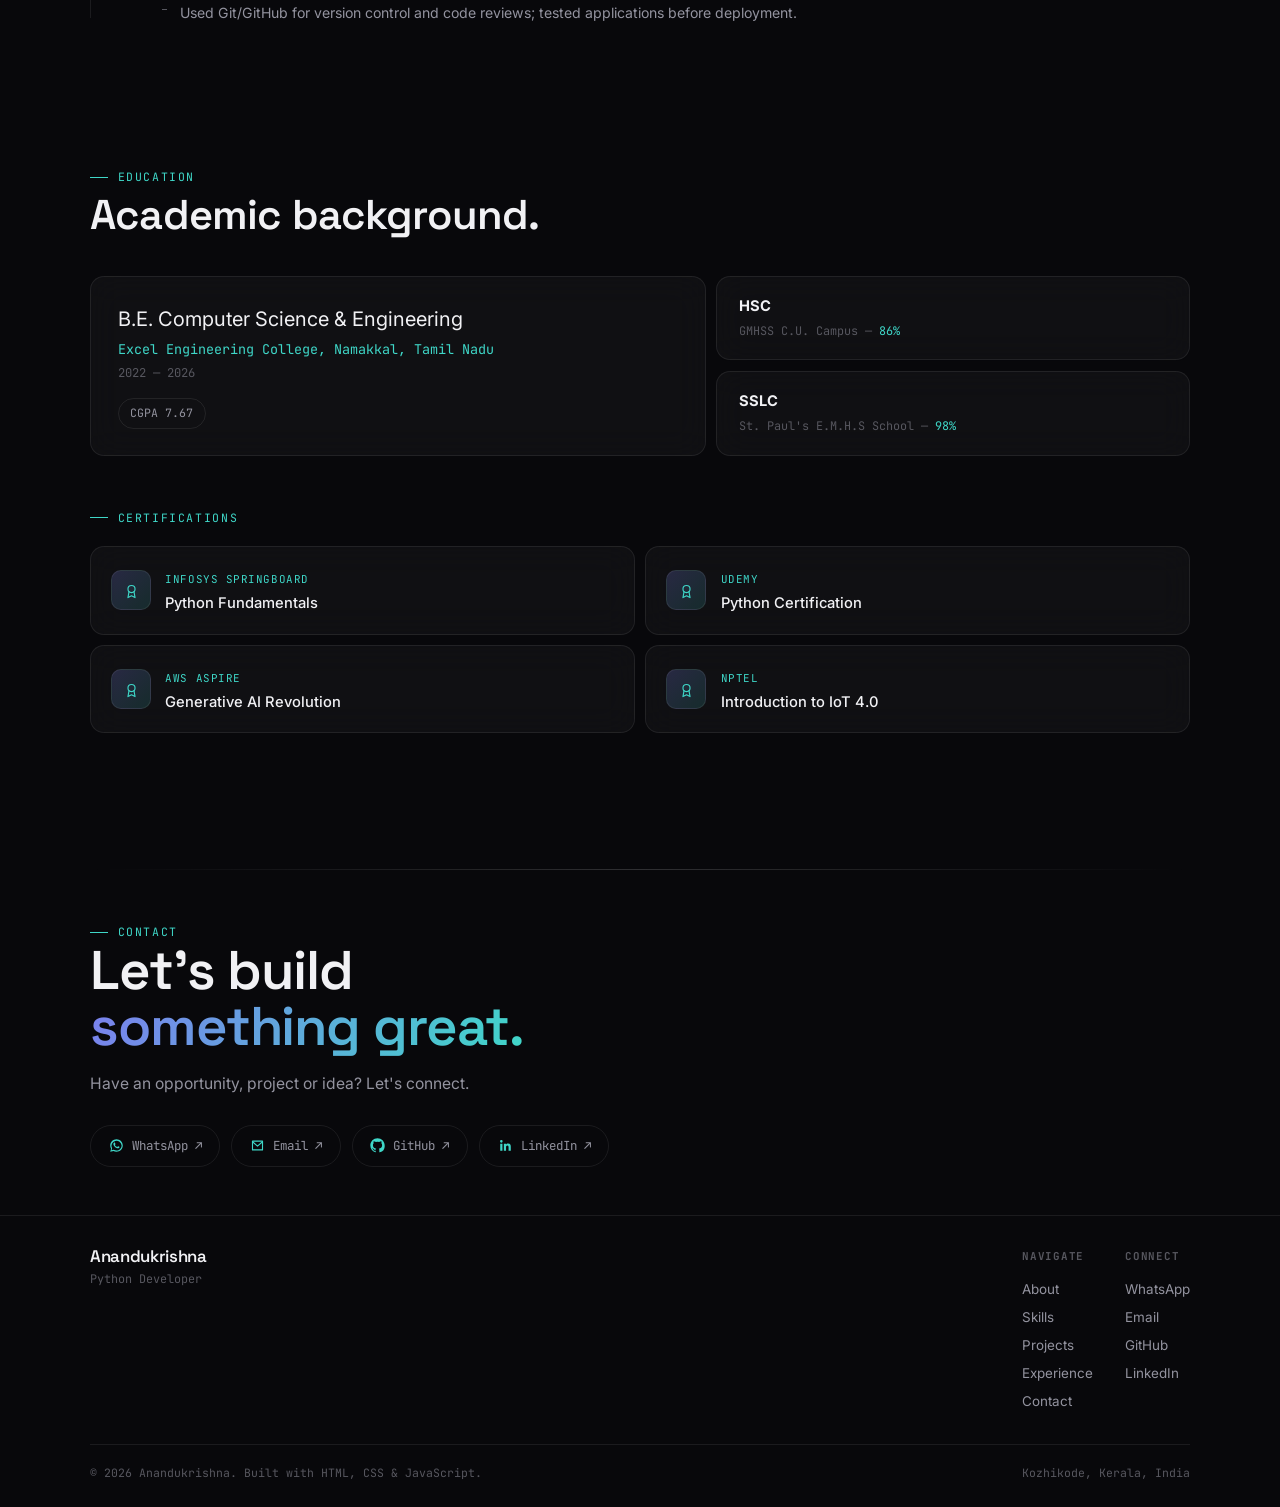
==== commit d72ac15e: "Update7 portfolio" ====
--- a/index.html
+++ b/index.html
@@ -73,7 +73,23 @@
 <!-- ============ NAVIGATION ============ -->
 <header id="navbar">
   <div class="wrap nav-inner">
-    <a href="#hero" class="nav-logo">ANANDU<span class="dot">·</span>KRISHNA</a>
+    <button type="button" class="nav-logo" id="profile-trigger" aria-haspopup="dialog" aria-expanded="false" aria-controls="profile-popover">
+      ANANDU<span class="dot">·</span>KRISHNA
+    </button>
+
+    <!-- Compact profile popover, anchored under the navbar name -->
+    <div class="profile-popover" id="profile-popover" role="dialog" aria-label="Profile" aria-hidden="true">
+      <span class="profile-popover-avatar">
+        <img src="assets/profile/dummy-profile.svg" alt="Anandukrishna profile photo">
+      </span>
+      <span class="profile-popover-name">Anandukrishna</span>
+      <span class="profile-popover-role mono">Python Developer</span>
+      <span class="profile-popover-loc mono">
+        <svg viewBox="0 0 24 24" fill="none" stroke="currentColor" stroke-width="1.8" stroke-linecap="round" stroke-linejoin="round" aria-hidden="true"><path d="M12 21s7-6.5 7-11.5A7 7 0 0 0 5 9.5C5 14.5 12 21 12 21z"/><circle cx="12" cy="9.5" r="2.3"/></svg>
+        Kozhikode, Kerala, India
+      </span>
+    </div>
+
     <nav class="nav-links" aria-label="Primary">
       <a href="#about" data-nav>About</a>
       <a href="#skills" data-nav>Skills</a>
@@ -351,18 +367,6 @@
       <h2 class="contact-headline reveal">Let's build<br><span class="gradient-text">something great.</span></h2>
       <p class="contact-sub reveal">Have an opportunity, project or idea? Let's connect.</p>
 
-      <div class="contact-grid reveal">
-        <a class="glass contact-card" href="mailto:anandukrrishna@gmail.com">
-          <span class="contact-icon" aria-hidden="true">
-            <svg viewBox="0 0 24 24" fill="none" stroke="currentColor" stroke-width="1.6" stroke-linecap="round" stroke-linejoin="round"><path d="M4 5h16v14H4z"/><path d="m4 6 8 7 8-7"/></svg>
-          </span>
-          <span class="contact-card-text">
-            <span class="contact-card-label">Email</span>
-            <span class="contact-card-value">anandukrrishna@gmail.com</span>
-          </span>
-        </a>
-      </div>
-
       <div class="contact-socials reveal">
         <a class="social-pill" href="https://wa.me/918921303751" target="_blank" rel="noopener">
           <svg viewBox="0 0 24 24" fill="currentColor" aria-hidden="true"><path d="M12.02 2C6.5 2 2 6.48 2 12c0 1.85.5 3.58 1.36 5.07L2 22l5.07-1.33A9.94 9.94 0 0 0 12.02 22c5.52 0 10-4.48 10-10s-4.48-10-10-10zm0 18.13c-1.6 0-3.13-.44-4.44-1.24l-.32-.19-3.15.83.84-3.07-.21-.32A8.12 8.12 0 1 1 20.15 12c0 4.5-3.63 8.13-8.13 8.13zm4.5-6.1c-.25-.12-1.45-.72-1.68-.8-.23-.08-.39-.12-.56.12-.16.25-.64.8-.78.96-.14.16-.29.18-.53.06-.25-.12-1.05-.39-2-1.23-.74-.66-1.24-1.48-1.39-1.73-.14-.25-.02-.38.11-.5.11-.11.25-.29.37-.43.12-.15.16-.25.24-.41.08-.17.04-.31-.02-.43-.06-.12-.56-1.36-.77-1.86-.2-.49-.41-.42-.56-.43-.14-.01-.31-.01-.47-.01-.16 0-.43.06-.65.31-.23.25-.85.83-.85 2.03s.87 2.36 1 2.52c.12.16 1.7 2.6 4.13 3.64.58.25 1.03.4 1.38.51.58.18 1.11.16 1.53.1.47-.07 1.45-.59 1.65-1.16.2-.57.2-1.06.14-1.16-.06-.1-.22-.16-.47-.28z"/></svg>
@@ -370,7 +374,7 @@
         </a>
         <a class="social-pill" href="mailto:anandukrrishna@gmail.com">
           <svg viewBox="0 0 24 24" fill="none" stroke="currentColor" stroke-width="1.8" stroke-linecap="round" stroke-linejoin="round" aria-hidden="true"><path d="M4 5h16v14H4z"/><path d="m4 6 8 7 8-7"/></svg>
-          Email
+          Email ↗
         </a>
         <a class="social-pill" href="https://github.com/anandukrishna-git" target="_blank" rel="noopener">
           <svg viewBox="0 0 24 24" fill="currentColor" aria-hidden="true"><path d="M12 .5C5.65.5.5 5.65.5 12c0 5.08 3.29 9.39 7.86 10.91.58.1.79-.25.79-.56 0-.28-.01-1.02-.02-2-3.2.7-3.88-1.54-3.88-1.54-.52-1.34-1.28-1.7-1.28-1.7-1.05-.72.08-.7.08-.7 1.16.08 1.77 1.2 1.77 1.2 1.03 1.77 2.71 1.26 3.37.96.1-.75.4-1.26.73-1.55-2.56-.29-5.25-1.28-5.25-5.7 0-1.26.45-2.29 1.19-3.1-.12-.29-.52-1.46.11-3.05 0 0 .97-.31 3.18 1.18a11 11 0 0 1 5.79 0c2.2-1.49 3.17-1.18 3.17-1.18.64 1.59.24 2.76.12 3.05.74.81 1.18 1.84 1.18 3.1 0 4.43-2.69 5.4-5.26 5.69.41.36.78 1.08.78 2.17 0 1.56-.02 2.82-.02 3.2 0 .31.21.67.8.56A10.52 10.52 0 0 0 23.5 12c0-6.35-5.15-11.5-11.5-11.5z"/></svg>
--- a/css/style.css
+++ b/css/style.css
@@ -74,7 +74,15 @@
 /* Reset                                                                   */
 /* ---------------------------------------------------------------------- */
 *,*::before,*::after{box-sizing:border-box;margin:0;padding:0;}
-html{scroll-behavior:auto;-webkit-text-size-adjust:100%;}
+html{
+  scroll-behavior:auto;
+  -webkit-text-size-adjust:100%;
+  /* Hide the browser's page scrollbar visually — the page itself remains
+     fully scrollable via wheel/trackpad/touch/keyboard. */
+  scrollbar-width:none;       /* Firefox */
+  -ms-overflow-style:none;    /* legacy Edge/IE */
+}
+html::-webkit-scrollbar{width:0;height:0;background:transparent;} /* Chrome/Edge/WebKit */
 body{
   background:var(--bg);
   color:var(--text-1);
@@ -306,12 +314,17 @@
   -webkit-backdrop-filter:blur(14px);
   border-bottom:1px solid var(--border);
 }
-.nav-inner{display:flex;align-items:center;justify-content:space-between;gap:1rem;}
+.nav-inner{display:flex;align-items:center;justify-content:space-between;gap:1rem;position:relative;}
 .nav-logo{
   font-family:var(--font-display);font-weight:600;font-size:1rem;letter-spacing:.01em;
   display:inline-flex;align-items:center;gap:.35rem;flex:none;
   white-space:nowrap;
-}
+  border-radius:var(--r-pill);
+  padding:.3rem .5rem;
+  margin-left:-.5rem;
+  transition:background var(--dur-s),color var(--dur-s);
+}
+.nav-logo:hover,.nav-logo[aria-expanded="true"]{background:var(--surface);}
 .nav-logo .dot{color:var(--accent-2);}
 .nav-links{
   display:flex;align-items:center;gap:.3rem;
@@ -342,6 +355,46 @@
 .nav-toggle.open span:nth-child(1){transform:translateY(6px) rotate(45deg);}
 .nav-toggle.open span:nth-child(2){opacity:0;}
 .nav-toggle.open span:nth-child(3){transform:translateY(-6px) rotate(-45deg);}
+
+/* ---------------------------------------------------------------------- */
+/* Profile popover — small glass card anchored under the navbar name      */
+/* ---------------------------------------------------------------------- */
+.profile-popover{
+  position:absolute;
+  top:calc(100% + .6rem);
+  left:0;
+  z-index:850;
+  width:236px;
+  background:var(--overlay);
+  backdrop-filter:blur(18px);
+  -webkit-backdrop-filter:blur(18px);
+  border:1px solid var(--border);
+  border-radius:var(--r-l);
+  box-shadow:var(--shadow-modal);
+  padding:1.1rem 1.15rem;
+  display:flex;flex-direction:column;align-items:center;text-align:center;gap:.15rem;
+  opacity:0;visibility:hidden;
+  transform:translateY(-8px) scale(.97);
+  transform-origin:top left;
+  transition:opacity var(--dur-m) var(--ease-in-out),transform var(--dur-m) var(--ease-in-out),visibility var(--dur-m);
+}
+.profile-popover.open{opacity:1;visibility:visible;transform:translateY(0) scale(1);}
+.profile-popover-avatar{
+  width:56px;height:56px;border-radius:50%;overflow:hidden;
+  border:1px solid var(--border-strong);
+  background:var(--surface-solid);
+  margin-bottom:.65rem;
+  flex:none;
+}
+.profile-popover-avatar img{width:100%;height:100%;object-fit:cover;}
+.profile-popover-name{font-family:var(--font-display);font-size:1rem;font-weight:600;color:var(--text-1);}
+.profile-popover-role{font-family:var(--font-mono);font-size:.72rem;color:var(--accent-2);margin-top:.2rem;}
+.profile-popover-loc{
+  display:inline-flex;align-items:center;gap:.35rem;
+  font-family:var(--font-mono);font-size:.68rem;color:var(--text-3);
+  margin-top:.55rem;
+}
+.profile-popover-loc svg{width:12px;height:12px;flex:none;color:var(--text-3);}
 
 /* ---------------------------------------------------------------------- */
 /* Mobile menu — compact dropdown panel anchored under the navbar.        */
@@ -592,7 +645,8 @@
 }
 
 /* ---------------------------------------------------------------------- */
-/* Projects — compact media-forward cards                                 */
+/* Projects — compact cards with a moderately sized, real 16:9 preview    */
+/* frame that has breathing room instead of a full-bleed banner.          */
 /* ---------------------------------------------------------------------- */
 .project-list{display:flex;flex-direction:column;gap:var(--card-gap);}
 .project-card{
@@ -607,36 +661,43 @@
 }
 .project-card:hover,.project-card:focus-visible{transform:translateY(-3px);border-color:var(--border-strong);}
 
-/* Preview media — small, real video/image when supplied, tasteful placeholder otherwise.
-   Deliberately capped with max-height so the preview never dominates the card. */
-.project-media{
+/* Padded wrapper gives the preview breathing room instead of spanning the
+   full card edge-to-edge like a banner. */
+.project-media-wrap{
+  padding:clamp(1rem,2.4vw,1.3rem) clamp(1rem,2.4vw,1.3rem) 0;
+}
+/* The actual preview frame — natural 16:9, capped so it never dominates
+   the card. Real video/image or the neutral placeholder share this frame. */
+.project-media-frame{
   position:relative;
   width:100%;
-  aspect-ratio:16/7;
-  max-height:190px;
+  max-width:460px;
+  margin:0 auto;
+  aspect-ratio:16/9;
+  max-height:240px;
   overflow:hidden;
+  border-radius:var(--r-m);
   background:linear-gradient(135deg, rgba(var(--accent-rgb),.16), rgba(var(--accent-2-rgb),.1));
-  border-bottom:1px solid var(--border);
-  flex:none;
-}
-.project-media video,
-.project-media img{
+  border:1px solid var(--border);
+}
+.project-media-frame video,
+.project-media-frame img{
   width:100%;height:100%;object-fit:cover;display:block;
 }
-.project-media.is-placeholder{
+.project-media-frame.is-placeholder{
   display:flex;align-items:center;justify-content:center;
 }
-.project-media.is-placeholder svg{
-  width:14%;min-width:28px;max-width:44px;
+.project-media-frame.is-placeholder svg{
+  width:14%;min-width:26px;max-width:40px;
   color:rgba(var(--accent-2-rgb),.55);
   opacity:.8;
 }
-.project-media.is-placeholder::before{
+.project-media-frame.is-placeholder::before{
   content:'';position:absolute;inset:0;
   background-image:
     linear-gradient(rgba(255,255,255,.05) 1px, transparent 1px),
     linear-gradient(90deg, rgba(255,255,255,.05) 1px, transparent 1px);
-  background-size:28px 28px;
+  background-size:24px 24px;
   mask-image:radial-gradient(70% 90% at 50% 50%, #000 40%, transparent 90%);
   -webkit-mask-image:radial-gradient(70% 90% at 50% 50%, #000 40%, transparent 90%);
 }
@@ -663,8 +724,10 @@
 
 /* ---------------------------------------------------------------------- */
 /* Modal system (Projects + Certifications)                               */
-/* Compact, information-focused, never scrolls internally unless content  */
-/* genuinely exceeds the viewport.                                        */
+/* Compact, information-focused. The project modal never shows media or   */
+/* a logo — that content lives on the card only. No forced/visible        */
+/* internal scrollbar: content is kept compact so it naturally fits, and  */
+/* any residual overflow scrolls without a visible scrollbar track.       */
 /* ---------------------------------------------------------------------- */
 .modal-overlay{
   position:fixed;inset:0;z-index:950;
@@ -679,7 +742,7 @@
 .modal-overlay.open{opacity:1;visibility:visible;}
 .modal-card{
   position:relative;
-  width:100%;max-width:480px;
+  width:100%;max-width:640px;
   max-height:calc(100svh - 3rem);
   background:var(--surface-solid);
   border:1px solid var(--border-strong);
@@ -699,24 +762,45 @@
 }
 .modal-close:hover{border-color:var(--accent-2);color:var(--accent-2);transform:rotate(90deg);}
 .modal-close svg{width:14px;height:14px;}
-.modal-body{padding:0 0 1.4rem;overflow-y:auto;max-height:calc(100svh - 3rem);}
-.modal-body-inner{padding:1.5rem 1.5rem 0;}
-.modal-media{
-  width:100%;aspect-ratio:16/9;overflow:hidden;position:relative;
-  background:linear-gradient(135deg, rgba(var(--accent-rgb),.16), rgba(var(--accent-2-rgb),.1));
-  border-bottom:1px solid var(--border);
-}
-.modal-media video,.modal-media img{width:100%;height:100%;object-fit:cover;display:block;}
-.modal-header-row{display:flex;align-items:center;gap:1rem;margin-top:.9rem;}
+.modal-body{
+  padding:0 0 1.3rem;
+  overflow-y:auto;
+  max-height:calc(100svh - 3rem);
+  /* Keep scroll capability for edge-case overflow, but never show a track. */
+  scrollbar-width:none;
+  -ms-overflow-style:none;
+}
+.modal-body::-webkit-scrollbar{width:0;height:0;}
+.modal-body-inner{padding:1.6rem 1.6rem 0;}
+.modal-header-row{display:flex;align-items:center;gap:1rem;}
+.modal-eyebrow{margin-bottom:.5rem;padding-right:2.2rem;}
+.modal-title{font-size:clamp(1.2rem,2.7vw,1.42rem);padding-right:2rem;}
+.modal-tagline{color:var(--text-2);margin-top:.4rem;font-size:.86rem;max-width:60ch;}
+.modal-tags{display:flex;flex-wrap:wrap;gap:.4rem;margin-top:.85rem;}
+.modal-tags span{
+  font-family:var(--font-mono);font-size:.65rem;color:var(--text-2);
+  border:1px solid var(--border);padding:.3rem .68rem;border-radius:var(--r-pill);
+}
+.modal-block{padding-top:.85rem;margin-top:.85rem;border-top:1px solid var(--border);}
+.modal-block h5{
+  font-family:var(--font-mono);color:var(--accent-2);font-size:.66rem;letter-spacing:.06em;
+  text-transform:uppercase;margin-bottom:.35rem;
+}
+.modal-block p{color:var(--text-2);max-width:65ch;font-size:.85rem;}
+.modal-meta{display:flex;flex-wrap:wrap;gap:1.2rem;margin-top:.85rem;}
+.modal-meta div span{display:block;font-family:var(--font-mono);font-size:.64rem;color:var(--text-3);
+  text-transform:uppercase;letter-spacing:.05em;margin-bottom:.22rem;}
+.modal-meta div strong{font-weight:500;font-size:.86rem;color:var(--text-1);}
+.modal-actions{display:flex;gap:.6rem;margin-top:1rem;flex-wrap:wrap;padding-bottom:1.4rem;}
+.modal-actions .btn{font-size:.72rem;padding:.62rem 1.05rem;}
+
+/* Certification modal keeps its own compact image + logo affordances,
+   independent of the project-modal's "no media" rule above. */
 .modal-logo{
   flex:none;width:44px;height:44px;border-radius:11px;background:var(--surface-solid);
   border:1px solid var(--border);padding:.4rem;display:flex;align-items:center;justify-content:center;
 }
 .modal-logo img{width:100%;height:100%;object-fit:contain;}
-.modal-eyebrow{margin-bottom:.45rem;padding-right:2.2rem;}
-.modal-media ~ .modal-body-inner .modal-eyebrow{margin-top:0;}
-.modal-title{font-size:clamp(1.25rem,3vw,1.55rem);padding-right:2rem;}
-.modal-tagline{color:var(--text-2);margin-top:.45rem;font-size:.88rem;max-width:60ch;}
 .modal-cert-mark{
   width:44px;height:44px;border-radius:11px;display:flex;align-items:center;justify-content:center;
   font-family:var(--font-display);font-weight:600;font-size:.98rem;
@@ -725,26 +809,9 @@
 }
 .modal-cert-image{
   margin-top:1rem;border-radius:var(--r-m);overflow:hidden;border:1px solid var(--border);
-  max-height:32vh;display:flex;align-items:center;justify-content:center;background:rgba(255,255,255,.02);
-}
-.modal-cert-image img{width:100%;height:100%;max-height:32vh;object-fit:contain;}
-.modal-tags{display:flex;flex-wrap:wrap;gap:.4rem;margin-top:1rem;}
-.modal-tags span{
-  font-family:var(--font-mono);font-size:.65rem;color:var(--text-2);
-  border:1px solid var(--border);padding:.3rem .68rem;border-radius:var(--r-pill);
-}
-.modal-block{padding-top:1rem;margin-top:1rem;border-top:1px solid var(--border);}
-.modal-block h5{
-  font-family:var(--font-mono);color:var(--accent-2);font-size:.68rem;letter-spacing:.06em;
-  text-transform:uppercase;margin-bottom:.4rem;
-}
-.modal-block p{color:var(--text-2);max-width:65ch;font-size:.87rem;}
-.modal-meta{display:flex;flex-wrap:wrap;gap:1.2rem;margin-top:.9rem;}
-.modal-meta div span{display:block;font-family:var(--font-mono);font-size:.64rem;color:var(--text-3);
-  text-transform:uppercase;letter-spacing:.05em;margin-bottom:.22rem;}
-.modal-meta div strong{font-weight:500;font-size:.86rem;color:var(--text-1);}
-.modal-actions{display:flex;gap:.6rem;margin-top:1.1rem;flex-wrap:wrap;padding-bottom:1.5rem;}
-.modal-actions .btn{font-size:.72rem;padding:.62rem 1.05rem;}
+  max-height:30vh;display:flex;align-items:center;justify-content:center;background:rgba(255,255,255,.02);
+}
+.modal-cert-image img{width:100%;height:100%;max-height:30vh;object-fit:contain;}
 
 body.modal-open{overflow:hidden;}
 
@@ -834,7 +901,7 @@
 .cert-card .cert-date{display:block;color:var(--text-3);font-family:var(--font-mono);font-size:.68rem;margin-top:.15rem;}
 
 /* ---------------------------------------------------------------------- */
-/* Contact                                                                     */
+/* Contact — compact pill row, no oversized email card                    */
 /* ---------------------------------------------------------------------- */
 #contact{padding-bottom:3rem;}
 .contact-divider{margin-bottom:var(--space-xl);}
@@ -842,29 +909,6 @@
   font-size:clamp(2rem,5vw,3.4rem);line-height:1.04;
 }
 .contact-sub{color:var(--text-2);max-width:44ch;margin-top:1rem;font-size:.98rem;}
-.contact-grid{
-  display:grid;grid-template-columns:1fr;max-width:360px;gap:var(--card-gap);margin-top:1.8rem;
-}
-.contact-card{
-  display:flex;align-items:center;gap:.9rem;padding:1.1rem 1.25rem;
-  transition:transform var(--dur-m) var(--ease-out),border-color var(--dur-s);
-  min-width:0;
-}
-.contact-card:hover{transform:translateY(-3px);border-color:var(--accent-2);}
-.contact-icon{
-  flex:none;width:40px;height:40px;border-radius:11px;
-  display:flex;align-items:center;justify-content:center;
-  background:linear-gradient(135deg, rgba(var(--accent-rgb),.22), rgba(var(--accent-2-rgb),.14));
-  border:1px solid var(--border);
-}
-.contact-icon svg{width:18px;height:18px;color:var(--accent-2);}
-.contact-card-text{min-width:0;display:block;}
-.contact-card-label{display:block;font-family:var(--font-mono);color:var(--text-3);font-size:.68rem;text-transform:uppercase;letter-spacing:.06em;margin-bottom:.3rem;}
-.contact-card-value{
-  display:block;font-family:var(--font-display);font-size:1rem;color:var(--text-1);
-  white-space:nowrap;overflow:hidden;text-overflow:ellipsis;
-}
-.contact-card:hover .contact-card-value{color:var(--accent-2);}
 
 .contact-socials{display:flex;flex-wrap:wrap;gap:.7rem;margin-top:1.8rem;}
 .social-pill{
@@ -893,7 +937,8 @@
 }
 
 /* ---------------------------------------------------------------------- */
-/* Scrollbar                                                                  */
+/* Scrollbar (for internal scrollable elements that still show one, e.g.  */
+/* the mobile dropdown menu — the main page scrollbar is hidden above)    */
 /* ---------------------------------------------------------------------- */
 ::-webkit-scrollbar{width:9px;}
 ::-webkit-scrollbar-track{background:transparent;}
--- a/css/responsive.css
+++ b/css/responsive.css
@@ -1,6 +1,7 @@
 /* ==========================================================================
    RESPONSIVE — mobile-first overrides
-   Audited at: 320, 340, 360, 375, 390, 414, 480, 768, 860, 1024, 1200, 1440, 1920
+   Audited at: 320, 340, 360, 375, 390, 414, 430, 480, 768, 820, 860, 1024,
+   1200, 1280, 1440, 1920
    ========================================================================== */
 
 /* Large desktop refinement */
@@ -27,7 +28,7 @@
   .skill-group:nth-last-child(-n+3){border-bottom:1px solid var(--border);}
   .skill-group:nth-last-child(-n+2){border-bottom:none;}
   .skill-group:last-child{border-bottom:none;}
-  .project-media{aspect-ratio:16/7.5;max-height:170px;}
+  .project-media-frame{max-width:420px;}
 }
 
 /* Mobile nav breakpoint / tablet portrait — header becomes: logo | resume | toggle */
@@ -53,6 +54,9 @@
 
   /* Centered, balanced social row */
   .hero-socials{justify-content:center;}
+
+  /* Profile popover repositions to stay inside the viewport under the compact header */
+  .profile-popover{left:clamp(1rem,4vw,2.5rem);right:auto;}
 }
 
 /* Small tablet / large phone */
@@ -66,11 +70,11 @@
   .skill-group:nth-last-child(-n+2){border-bottom:1px solid var(--border);}
   .skill-group:last-child{border-bottom:none!important;}
   .learning-card{flex-direction:column;align-items:flex-start;gap:.7rem;}
-  .modal-body{padding:1.5rem 1.3rem 1.4rem;}
+  .modal-body-inner{padding:1.35rem 1.2rem 0;}
   .modal-close{top:.75rem;right:.75rem;}
   .edu-secondary{flex-direction:row;}
   .edu-secondary .glass{flex:1;}
-  .project-media{aspect-ratio:16/8;max-height:160px;}
+  .project-media-frame{max-width:none;}
 }
 
 /* Phone */
@@ -87,11 +91,11 @@
   .mobile-menu-nav a{font-size:.92rem;padding:.5rem .15rem;}
   .terminal-row .key{min-width:5rem;}
   .terminal-body{font-size:.76rem;}
-  .modal-title{font-size:1.25rem;}
+  .modal-title{font-size:1.2rem;}
   .modal-card{max-width:100%;}
   .nav-logo{font-size:.9rem;}
   .edu-secondary{flex-direction:column;}
-  .project-media{aspect-ratio:16/9;max-height:150px;}
+  .profile-popover{width:min(260px, calc(100vw - 2rem));left:clamp(.9rem,4vw,2rem);}
 }
 
 /* Very small phone */
@@ -101,6 +105,7 @@
   .nav-logo{font-size:.82rem;}
   .nav-resume{padding:.6rem .8rem;font-size:.72rem;}
   .hero-cta .btn{flex:1 1 100%;}
+  .profile-popover{width:min(230px, calc(100vw - 1.6rem));}
 }
 
 /* Reduced motion */
